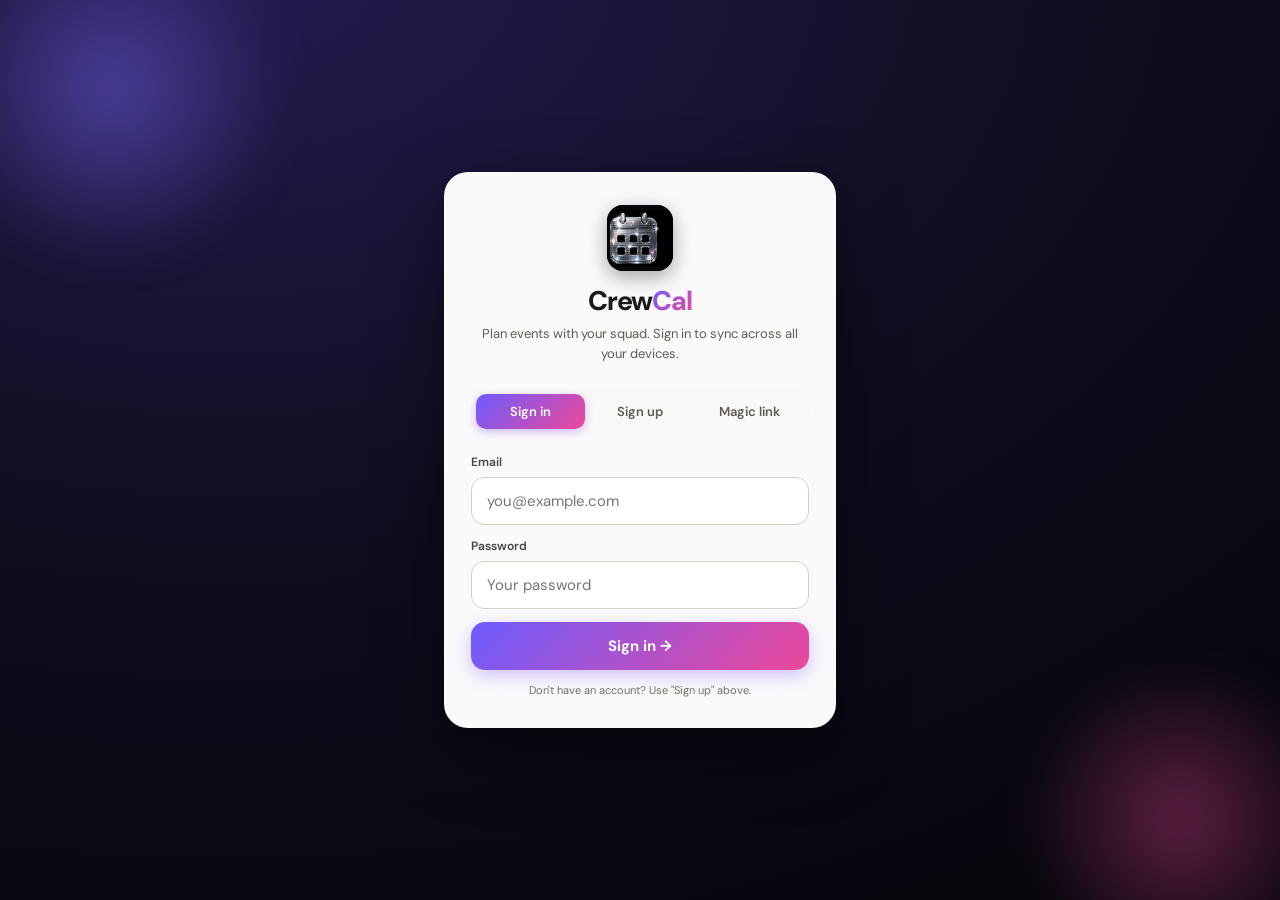
==== index.html @ a17e9dc0 "Add files via upload" ====
<!DOCTYPE html>
<html lang="en">
<head>
<meta charset="UTF-8">
<meta name="viewport" content="width=device-width, initial-scale=1.0, maximum-scale=1.0, viewport-fit=cover">
<title>CrewCal</title>

<!-- PWA manifest -->
<link rel="manifest" href="manifest.json">

<!-- iOS PWA -->
<meta name="apple-mobile-web-app-capable" content="yes">
<meta name="mobile-web-app-capable" content="yes">
<meta name="apple-mobile-web-app-status-bar-style" content="default">
<meta name="apple-mobile-web-app-title" content="CrewCal">
<link rel="apple-touch-icon" href="icon-192.png">
<link rel="apple-touch-icon" sizes="152x152" href="icon-192.png">
<link rel="apple-touch-icon" sizes="180x180" href="icon-192.png">
<link rel="apple-touch-icon" sizes="167x167" href="icon-192.png">

<!-- Android / theme -->
<meta name="theme-color" content="#ffffff">
<meta name="mobile-web-app-capable" content="yes">

<!-- Favicon -->
<link rel="icon" type="image/png" sizes="192x192" href="icon-192.png">
<link rel="icon" type="image/png" sizes="512x512" href="icon-512.png">

<!-- Description for share/bookmark -->
<meta name="description" content="Plan events with your squad. See who's free — synced live.">
<meta name="application-name" content="CrewCal">
<link rel="preconnect" href="https://fonts.googleapis.com">
<link rel="preconnect" href="https://fonts.gstatic.com" crossorigin>
<link href="https://fonts.googleapis.com/css2?family=DM+Sans:ital,opsz,wght@0,9..40,300;0,9..40,400;0,9..40,500;0,9..40,600;0,9..40,700;1,9..40,400&family=DM+Mono:wght@400;500&display=swap" rel="stylesheet">
<style>
*{box-sizing:border-box;margin:0;padding:0;-webkit-tap-highlight-color:transparent;}
html,body,#app{height:100%;font-family:'DM Sans',system-ui,sans-serif;background:#f4f2ef;color:#1a1a1a;}
:root{
  --a:#5b4cf5;--a2:#4338ca;--abg:#eeecff;--at:#2d27a0;
  --g:#16a34a;--gbg:#f0fdf4;--gl:#86efac;
  --r:#dc2626;--rbg:#fef2f2;--rl:#fecaca;
  --am:#b45309;--ambg:#fffbeb;--aml:#fde68a;
  --bd:#e8e5e0;--bd2:#d4d0c8;
  --s:#ffffff;--s2:#f9f8f6;--s3:#f4f2ef;
  --mt:#6b6760;--mt2:#b5b1a8;--mt3:#e0ddd7;
  --radius:14px;--radius-sm:9px;
  --shadow:0 1px 3px rgba(0,0,0,.06),0 4px 12px rgba(0,0,0,.05);
  --shadow-lg:0 8px 32px rgba(0,0,0,.12),0 2px 8px rgba(0,0,0,.06);
}
.shell{display:flex;flex-direction:column;height:100vh;overflow:hidden;max-width:100vw;}

/* TOPBAR */
.topbar{height:56px;background:var(--s);border-bottom:1.5px solid var(--bd);display:flex;align-items:center;justify-content:space-between;padding:0 16px;flex-shrink:0;}
.logo{font-size:18px;font-weight:800;letter-spacing:-.5px;color:#1a1a1a;display:flex;align-items:center;gap:8px;flex-shrink:0;}
.logo-mark{width:29px;height:29px;border-radius:9px;flex-shrink:0;display:block;object-fit:cover;background:#0a0a10;box-shadow:0 2px 7px rgba(0,0,0,.3);}
.logo span{color:var(--a);}
.tr{display:flex;align-items:center;gap:10px;}
.sync-dot{width:7px;height:7px;border-radius:50%;background:var(--mt2);flex-shrink:0;}
.sync-dot.ok{background:#22c55e;}.sync-dot.err{background:#ef4444;}
.sync-dot.busy{background:#f59e0b;animation:pu 1s infinite;}
@keyframes pu{0%,100%{opacity:1}50%{opacity:.3}}
.code-pill{display:flex;align-items:center;gap:5px;background:var(--s2);border:1.5px solid var(--bd);border-radius:20px;padding:5px 12px;cursor:pointer;transition:border-color .15s;}
.code-pill:hover{border-color:var(--a);}
.cl{font-size:9px;color:var(--mt2);text-transform:uppercase;letter-spacing:.8px;font-weight:500;}
.cv{font-size:12px;font-weight:700;letter-spacing:3px;color:var(--am);font-family:'DM Mono',monospace;}
.cc{font-size:10px;color:var(--mt2);}
.gbadge{display:flex;align-items:center;gap:6px;background:var(--s2);border:1.5px solid var(--bd);border-radius:20px;padding:4px 12px;font-size:11px;font-weight:500;color:var(--mt);cursor:pointer;max-width:150px;overflow:hidden;transition:border-color .15s;}
.gbadge:hover{border-color:var(--a);}
.gbadge span:first-of-type{white-space:nowrap;overflow:hidden;text-overflow:ellipsis;}
.ldot{width:6px;height:6px;border-radius:50%;background:#22c55e;flex-shrink:0;}
.uav{width:30px;height:30px;border-radius:50%;display:flex;align-items:center;justify-content:center;font-size:12px;font-weight:700;cursor:pointer;flex-shrink:0;position:relative;border:2px solid var(--bd);}
.badge-dot{position:absolute;top:-2px;right:-2px;width:10px;height:10px;border-radius:50%;background:#ef4444;border:2px solid var(--s);}
.admin-badge{display:inline-flex;align-items:center;justify-content:center;width:16px;height:16px;border-radius:50%;background:var(--a);color:#fff;font-size:9px;font-weight:700;margin-left:4px;flex-shrink:0;}

/* BODY */
.body{display:flex;flex:1;overflow:hidden;max-width:100vw;}
.main{flex:1;display:flex;flex-direction:column;overflow:hidden;min-width:0;}
.sidebar{display:none;width:248px;flex-shrink:0;background:var(--s);border-left:1.5px solid var(--bd);overflow-y:auto;padding:16px;}
@media(min-width:800px){.sidebar{display:block;}}

/* BOTTOM NAV */
.bottom-nav{display:flex;background:var(--s);border-top:1.5px solid var(--bd);flex-shrink:0;}
@media(min-width:600px){.bottom-nav{display:none;}}
.bnav-item{flex:1;display:flex;flex-direction:column;align-items:center;justify-content:center;padding:8px 4px 10px;cursor:pointer;font-size:10px;font-weight:500;color:var(--mt2);gap:3px;border:none;background:transparent;font-family:inherit;position:relative;transition:color .15s;}
.bnav-item.on{color:var(--a);}
.bnav-icon{display:flex;align-items:center;justify-content:center;line-height:1;height:25px;}
.bnav-badge{position:absolute;top:6px;right:calc(50% - 16px);background:#ef4444;color:#fff;font-size:8px;font-weight:700;border-radius:10px;padding:1px 4px;min-width:14px;text-align:center;}

/* TABS */
.tabbar{display:none;align-items:center;gap:4px;padding:10px 16px;border-bottom:1.5px solid var(--bd);background:var(--s);flex-shrink:0;}
@media(min-width:600px){.tabbar{display:flex;}}
.tab{border:1.5px solid transparent;border-radius:20px;padding:6px 16px;font-size:13px;font-weight:500;cursor:pointer;background:transparent;color:var(--mt);font-family:inherit;position:relative;transition:all .15s;}
.tab.on{background:var(--a);color:#fff;border-color:var(--a);}
.tab:not(.on):hover{background:var(--s2);color:#1a1a1a;border-color:var(--bd);}
.tab-badge{background:#ef4444;color:#fff;font-size:9px;font-weight:700;border-radius:10px;padding:1px 5px;margin-left:4px;vertical-align:middle;}

/* TOOLBAR */
.toolbar{display:flex;align-items:center;gap:8px;padding:8px 14px;border-bottom:1.5px solid var(--bd);background:var(--s);flex-shrink:0;}
.nbtn{width:34px;height:34px;border-radius:10px;border:1.5px solid var(--bd);background:var(--s);color:var(--mt);cursor:pointer;font-size:16px;display:flex;align-items:center;justify-content:center;transition:all .15s;font-family:inherit;}
.nbtn:hover{background:var(--s2);border-color:var(--bd2);}
.tbtn{font-size:12px;font-weight:500;padding:6px 14px;border-radius:20px;border:1.5px solid var(--bd);background:var(--s);color:#1a1a1a;cursor:pointer;font-family:inherit;transition:all .15s;}
.tbtn:hover{background:var(--s2);}
.nlbl{font-size:15px;font-weight:600;color:#1a1a1a;flex:1;letter-spacing:-.3px;}

/* VIEW DROPDOWN */
.vdw{position:relative;}
.vdbtn{display:flex;align-items:center;gap:5px;border:1.5px solid var(--bd);border-radius:20px;padding:6px 14px;font-size:12px;font-weight:500;cursor:pointer;background:var(--s);color:#1a1a1a;font-family:inherit;transition:all .15s;}
.vdbtn.op{border-color:var(--a);color:var(--a);}
.vdmenu{position:absolute;top:calc(100% + 6px);right:0;background:var(--s);border:1.5px solid var(--bd);border-radius:var(--radius);box-shadow:var(--shadow-lg);z-index:300;min-width:210px;overflow:hidden;}
.vdsec{padding:4px 0;}.vdsec+.vdsec{border-top:1px solid var(--mt3);}
.vdsl{font-size:10px;font-weight:600;color:var(--mt2);text-transform:uppercase;letter-spacing:.8px;padding:6px 14px 3px;}
.vdi{display:flex;align-items:center;gap:10px;padding:10px 14px;cursor:pointer;font-size:13px;color:#1a1a1a;transition:background .1s;}
.vdi:hover,.vdi:active{background:var(--s2);}
.vdi.ac{background:var(--abg);color:var(--at);}
.vdck{font-size:12px;color:var(--a);width:14px;text-align:center;}
.mpi{padding:12px 14px;}
.mpyr{display:flex;align-items:center;justify-content:space-between;margin-bottom:10px;}
.mpyrl{font-size:13px;font-weight:600;}
.mpyrb{width:26px;height:26px;border-radius:8px;border:1.5px solid var(--bd);background:var(--s2);color:var(--mt);cursor:pointer;font-size:15px;display:flex;align-items:center;justify-content:center;font-family:inherit;}
.mpgrid{display:grid;grid-template-columns:repeat(4,1fr);gap:6px;margin-bottom:10px;}
.mpm{border:1.5px solid var(--bd);border-radius:10px;padding:8px 3px;font-size:11px;cursor:pointer;background:var(--s2);color:var(--mt);display:flex;align-items:center;justify-content:center;gap:4px;transition:all .15s;font-weight:500;}
.mpm.on{border-color:var(--a);background:var(--abg);color:var(--at);}
.mpck{width:11px;height:11px;border-radius:3px;border:1.5px solid currentColor;display:flex;align-items:center;justify-content:center;font-size:7px;flex-shrink:0;}
.mpps{display:grid;grid-template-columns:repeat(4,1fr);gap:4px;margin-bottom:7px;}
.mppsb{border:1.5px solid var(--bd);border-radius:8px;padding:5px 3px;font-size:10px;cursor:pointer;background:var(--s);color:#555;font-family:inherit;text-align:center;font-weight:500;transition:all .15s;}
.mppsb:hover{background:var(--s2);}
.mpapply{width:100%;border:none;border-radius:10px;padding:9px;font-size:12px;font-weight:600;cursor:pointer;background:var(--a);color:#fff;font-family:inherit;}

/* CALENDAR */
.calscroll{flex:1;overflow-y:auto;-webkit-overflow-scrolling:touch;scroll-behavior:smooth;}
.dayhdrs{display:grid;grid-template-columns:repeat(7,1fr);background:var(--s);flex-shrink:0;position:sticky;top:0;z-index:10;padding:0;border-bottom:1px solid var(--mt3);}
.dayhdr{text-align:center;font-size:10px;font-weight:600;color:var(--mt2);padding:8px 0 6px;text-transform:uppercase;letter-spacing:.8px;}

/* Month grid — Apple Calendar style: seamless, borders via cell borders */
.mongrid{display:grid;grid-template-columns:repeat(7,1fr);gap:0;padding:0;}

.mc{
  padding:6px 7px 5px;
  cursor:pointer;
  min-height:88px;
  display:flex;
  flex-direction:column;
  background:var(--s);
  position:relative;
  transition:background .12s;
  border-right:1px solid var(--mt3);
  border-bottom:1px solid var(--mt3);
}
.mc:nth-child(7n){border-right:none;}
.mongrid{overflow:hidden;}
@media(min-width:600px){.mc{min-height:104px;padding:8px 9px 6px;}}
.mc:hover{background:#faf9f7;}
.mc.other-month{background:var(--s);}
.mc.other-month .dn{color:var(--mt3);}
.mc.mc-empty{background:var(--s2);border-color:var(--mt3);cursor:default;pointer-events:none;}
.mc.busy{background:var(--s);}
.mc.today{background:var(--s);}

/* Day number — large, typographic */
.dnrow{display:flex;align-items:center;justify-content:space-between;margin-bottom:4px;}
.dn{
  font-size:13px;
  font-weight:500;
  color:var(--mt);
  width:26px;
  height:26px;
  display:flex;
  align-items:center;
  justify-content:center;
  border-radius:50%;
  line-height:1;
  flex-shrink:0;
}
@media(min-width:600px){.dn{font-size:14px;width:28px;height:28px;}}
.mc.today .dn{background:var(--a);color:#fff;font-weight:700;}
.mc.busy .dn{color:var(--r);}
.mc.today.busy .dn{background:var(--r);color:#fff;}

/* Busy label — tiny, right-aligned */
.dspill{font-size:8px;font-weight:500;color:var(--r);opacity:.7;letter-spacing:.2px;}

/* Squad member dots — refined row */
.sqdots{display:flex;gap:3px;margin-bottom:3px;flex-wrap:wrap;}
.sqdot{width:5px;height:5px;border-radius:50%;flex-shrink:0;opacity:.85;}

/* Event pills — full width bars, no border radius on left, colored accent */
.epill{
  font-size:9px;
  padding:2px 6px;
  border-radius:3px;
  margin-top:1px;
  white-space:nowrap;
  overflow:hidden;
  text-overflow:ellipsis;
  cursor:pointer;
  font-weight:600;
  letter-spacing:.1px;
  border:none;
  border-left:2px solid;
  display:block;
}
.epill.suggested{
  border:1.5px dashed;
  border-left:2px solid;
  background:transparent !important;
  opacity:.85;
}
@media(min-width:600px){.epill{font-size:10px;padding:2px 7px;}}

/* Day note — clean muted line */
.day-note-pill{
  font-size:9px;
  padding:1px 4px;
  margin-top:2px;
  background:transparent;
  border:none;
  color:var(--mt2);
  white-space:nowrap;
  overflow:hidden;
  text-overflow:ellipsis;
  cursor:pointer;
  font-weight:400;
  line-height:1.4;
  display:block;
}

/* Busy count chip */
.bchip{font-size:8px;color:var(--r);margin-top:auto;padding-top:3px;font-weight:500;opacity:.8;}

/* Month label */
.monthlabel-row{
  display:flex;align-items:baseline;gap:8px;
  padding:22px 4px 8px;
  background:var(--s);
  border-bottom:1px solid var(--mt3);
}
.monthlabel-month{font-size:22px;font-weight:700;color:#1a1a1a;letter-spacing:-.5px;}
.monthlabel-year{font-size:14px;font-weight:400;color:var(--mt2);}

/* Tooltip */
.ctip{position:fixed;background:var(--s);border:1px solid var(--bd);border-radius:12px;padding:12px 14px;z-index:999;pointer-events:none;white-space:nowrap;box-shadow:0 8px 32px rgba(0,0,0,.12);font-size:12px;min-width:160px;}
.ctip-row{display:flex;align-items:center;gap:9px;margin-bottom:5px;}
.ctip-row:last-child{margin-bottom:0;}
.ctip-dot{width:7px;height:7px;border-radius:50%;flex-shrink:0;}

/* Toolbar refinements */
.toolbar{display:flex;align-items:center;gap:6px;padding:8px 12px;border-bottom:1px solid var(--bd);background:var(--s);flex-shrink:0;}
.nbtn{width:32px;height:32px;border-radius:8px;border:1px solid var(--bd);background:transparent;color:var(--mt);cursor:pointer;font-size:15px;display:flex;align-items:center;justify-content:center;transition:all .12s;font-family:inherit;}
.nbtn:hover{background:var(--s2);color:#1a1a1a;}
.tbtn{font-size:12px;font-weight:500;padding:5px 12px;border-radius:6px;border:1px solid var(--bd);background:transparent;color:var(--mt);cursor:pointer;font-family:inherit;transition:all .12s;}
.tbtn:hover{background:var(--s2);color:#1a1a1a;}
.nlbl{font-size:15px;font-weight:600;color:#1a1a1a;flex:1;letter-spacing:-.4px;}

/* CONTEXT MENU */
.daymenu{position:fixed;background:var(--s);border:1.5px solid var(--bd);border-radius:var(--radius);box-shadow:var(--shadow-lg);z-index:1000;min-width:200px;overflow:hidden;padding:5px 0;}
.daymenu-header{padding:7px 14px 5px;font-size:10px;font-weight:600;color:var(--mt2);text-transform:uppercase;letter-spacing:.8px;border-bottom:1px solid var(--mt3);margin-bottom:3px;}
.daymenu-item{display:flex;align-items:center;gap:10px;padding:10px 14px;cursor:pointer;font-size:13px;font-weight:500;color:#1a1a1a;transition:background .1s;}
.daymenu-item:hover,.daymenu-item:active{background:var(--s2);}
.daymenu-item .dmi-icon{font-size:16px;width:22px;text-align:center;}
.daymenu-sep{height:1px;background:var(--mt3);margin:4px 0;}

/* EVENTS */
.evlayout{display:flex;flex:1;overflow:hidden;min-height:0;}
.evpanel{width:210px;flex-shrink:0;border-right:1.5px solid var(--bd);padding:14px;overflow-y:auto;background:var(--s2);display:none;}
@media(min-width:700px){.evpanel{display:block;}}
.evlist{flex:1;overflow-y:auto;padding:14px;-webkit-overflow-scrolling:touch;}
.evcard{border:1.5px solid var(--bd);border-radius:var(--radius);overflow:hidden;margin-bottom:10px;background:var(--s);box-shadow:var(--shadow);transition:box-shadow .15s;}
.evcard:hover{box-shadow:0 4px 16px rgba(0,0,0,.1);}
.evcard.past{opacity:.45;background:var(--s2);box-shadow:none;}
.evcard.manual-ev{border-left:3px solid var(--a);}
.evhead{padding:12px 14px 10px;}
.evfoot{padding:8px 14px;border-top:1.5px solid var(--mt3);display:flex;align-items:center;justify-content:space-between;flex-wrap:wrap;gap:6px;background:var(--s2);}
.bdg{font-size:9px;font-weight:600;padding:3px 9px;border-radius:20px;border:1.5px solid;letter-spacing:.2px;}
.bdg-past{background:#f0f0f0;color:#aaa;border-color:var(--mt3);}
.bdg-soon{background:var(--ambg);color:var(--am);border-color:var(--aml);}
.bdg-on{background:var(--gbg);color:var(--g);border-color:var(--gl);}
.bdg-manual{background:var(--abg);color:var(--at);border-color:#c4beff;}
.addbtn{border:1.5px solid var(--bd);border-radius:20px;padding:5px 13px;font-size:11px;font-weight:600;cursor:pointer;background:var(--s);color:var(--mt);font-family:inherit;transition:all .15s;}
.addbtn:hover{border-color:var(--bd2);background:var(--s2);}
.addbtn.on{background:var(--gbg);border-color:var(--gl);color:var(--g);}

/* SEARCH CARD */
.search-card{background:var(--s);border:1.5px solid var(--a);border-radius:var(--radius);padding:16px;margin-bottom:14px;box-shadow:0 0 0 4px var(--abg);}
.search-title{font-size:15px;font-weight:700;color:var(--at);margin-bottom:2px;}
.search-sub{font-size:11px;color:var(--mt);margin-bottom:10px;}
.search-btn{border:none;border-radius:10px;padding:11px 18px;font-size:13px;font-weight:600;cursor:pointer;background:var(--a);color:#fff;font-family:inherit;width:100%;margin-top:8px;transition:background .15s,opacity .15s;}
.search-btn:hover{background:var(--a2);}
.search-btn:disabled{opacity:.6;}
.err-box{background:var(--rbg);border:1.5px solid #fca5a5;border-radius:10px;padding:9px 11px;font-size:11px;color:var(--r);margin-top:8px;}

/* MOBILE FILTER */
.mob-filter{display:flex;gap:6px;overflow-x:auto;padding:10px 14px;background:var(--s);border-bottom:1.5px solid var(--bd);flex-shrink:0;-webkit-overflow-scrolling:touch;}
@media(min-width:700px){.mob-filter{display:none;}}
.mob-filter::-webkit-scrollbar{display:none;}
.mob-chip{border:1.5px solid var(--bd);border-radius:20px;padding:5px 13px;font-size:11px;font-weight:500;cursor:pointer;background:var(--s);color:var(--mt);white-space:nowrap;font-family:inherit;flex-shrink:0;transition:all .15s;}
.mob-chip.on{border-color:var(--a);background:var(--abg);color:var(--at);}

/* FILTERS */
.fi{border:1.5px solid var(--bd);border-radius:10px;padding:8px 10px;font-size:12px;cursor:pointer;background:var(--s);color:var(--mt);display:flex;align-items:center;gap:6px;margin-bottom:5px;font-weight:500;transition:all .15s;}
.fi:hover{border-color:var(--bd2);}
.fi.on{border-color:var(--a);background:var(--abg);color:var(--at);}
.fick{width:13px;height:13px;border-radius:4px;border:1.5px solid currentColor;display:flex;align-items:center;justify-content:center;font-size:8px;flex-shrink:0;}
.mfgrid{display:grid;grid-template-columns:repeat(3,1fr);gap:5px;margin-bottom:8px;}
.mfi{border:1.5px solid var(--bd);border-radius:9px;padding:7px 3px;font-size:10px;cursor:pointer;background:var(--s);color:var(--mt);display:flex;align-items:center;justify-content:center;gap:3px;font-weight:500;transition:all .15s;}
.mfi.on{border-color:var(--a);background:var(--abg);color:var(--at);}
.mfck{width:10px;height:10px;border-radius:3px;border:1.5px solid currentColor;display:flex;align-items:center;justify-content:center;font-size:7px;flex-shrink:0;}
.qbtns{display:flex;gap:5px;margin-bottom:10px;}
.qbtn{flex:1;border:1.5px solid var(--bd);border-radius:8px;padding:5px;font-size:10px;font-weight:500;cursor:pointer;background:var(--s);color:#555;font-family:inherit;text-align:center;transition:all .15s;}
.qbtn:hover{background:var(--s2);}
.yrow{display:flex;gap:5px;margin-bottom:10px;}
.ybtn{flex:1;border:1.5px solid var(--bd);border-radius:9px;padding:7px;font-size:11px;cursor:pointer;background:var(--s);color:var(--mt);font-family:inherit;text-align:center;font-weight:600;transition:all .15s;}
.ybtn.on{border-color:var(--a);background:var(--abg);color:var(--at);}
.slbl{font-size:10px;font-weight:600;text-transform:uppercase;letter-spacing:.8px;color:var(--mt2);display:block;margin-bottom:8px;}

/* FORMS */
.mef{background:var(--s);border:1.5px solid var(--a);border-radius:var(--radius);padding:16px;margin-bottom:14px;}
.mef-title{font-size:14px;font-weight:700;margin-bottom:14px;color:var(--at);}
.mef-row{display:flex;gap:8px;margin-bottom:10px;flex-wrap:wrap;}
.mef-inp{flex:1;min-width:120px;border:1.5px solid var(--bd);border-radius:10px;padding:10px 12px;font-size:13px;font-family:inherit;outline:none;background:var(--s);color:#1a1a1a;transition:border-color .15s;}
.mef-inp:focus{border-color:var(--a);}
.mef-sel{border:1.5px solid var(--bd);border-radius:10px;padding:10px 12px;font-size:13px;font-family:inherit;outline:none;background:var(--s);color:#1a1a1a;cursor:pointer;}
.mef-color-row{display:flex;gap:9px;margin-bottom:10px;flex-wrap:wrap;}
.color-swatch{width:28px;height:28px;border-radius:50%;cursor:pointer;border:3px solid transparent;transition:transform .15s;}
.color-swatch.on{border-color:#1a1a1a;transform:scale(1.1);}
.mef-actions{display:flex;gap:8px;}
.mef-save{border:none;border-radius:10px;padding:10px 20px;font-size:13px;font-weight:600;cursor:pointer;background:var(--a);color:#fff;font-family:inherit;transition:background .15s;}
.mef-save:hover{background:var(--a2);}
.mef-cancel{border:1.5px solid var(--bd);border-radius:10px;padding:10px 16px;font-size:13px;cursor:pointer;background:var(--s);color:var(--mt);font-family:inherit;transition:all .15s;}
.mef-cancel:hover{background:var(--s2);}

/* EXPENSE */
.exp-card{border:1.5px solid var(--aml);background:var(--ambg);border-radius:var(--radius);padding:14px;margin-bottom:8px;}
.exp-card-header{display:flex;align-items:center;justify-content:space-between;margin-bottom:10px;}
.exp-title{font-size:13px;font-weight:700;color:var(--am);}
.exp-total{font-size:18px;font-weight:700;color:var(--am);}
.exp-row{display:flex;align-items:center;justify-content:space-between;padding:6px 0;border-bottom:1px solid #fde68a;font-size:12px;}
.exp-row:last-child{border-bottom:none;}
.exp-you{font-weight:700;color:var(--r);}
.exp-settled{font-weight:700;color:var(--g);}
.exp-splitw-btn{display:flex;align-items:center;justify-content:center;gap:7px;border:1.5px solid #1ec8a0;border-radius:10px;padding:9px;font-size:12px;font-weight:600;cursor:pointer;background:#f0fdf9;color:#0f7a61;text-decoration:none;margin-top:10px;transition:background .15s;}
.exp-splitw-btn:hover{background:#dcfdf4;}

/* SIDEBAR */
.sbtitle{font-size:10px;font-weight:600;text-transform:uppercase;letter-spacing:1px;color:var(--mt2);margin-bottom:10px;}
.brief-card{background:linear-gradient(135deg,var(--abg) 0%,var(--s) 100%);border:1.5px solid var(--a);border-radius:14px;padding:14px 15px;margin-bottom:16px;}
.brief-title{font-size:11px;font-weight:700;text-transform:uppercase;letter-spacing:1px;color:var(--a);margin-bottom:10px;display:flex;align-items:center;gap:6px;}
.brief-item{display:flex;gap:8px;margin-bottom:8px;align-items:flex-start;}
.brief-item:last-child{margin-bottom:0;}
.brief-icon{font-size:14px;flex-shrink:0;margin-top:1px;}
.brief-text{font-size:11px;color:#1a1a1a;line-height:1.5;flex:1;}
.brief-text strong{font-weight:700;}
.brief-text .dim{color:var(--mt);}
.brief-divider{height:1px;background:var(--a);opacity:.12;margin:8px 0;}
.brief-window{display:flex;align-items:center;justify-content:space-between;padding:6px 10px;background:var(--s);border-radius:8px;margin-top:4px;border:1px solid var(--bd);}
.brief-window-date{font-size:11px;font-weight:600;color:#1a1a1a;}
.brief-window-tag{font-size:9px;font-weight:700;text-transform:uppercase;letter-spacing:.5px;padding:2px 7px;border-radius:20px;}
.stgrid{display:grid;grid-template-columns:1fr 1fr;gap:7px;margin-bottom:16px;}
.stcell{background:var(--s2);border-radius:var(--radius-sm);padding:10px 12px;border:1.5px solid var(--bd);}
.stval{font-size:22px;font-weight:700;line-height:1;margin-bottom:3px;letter-spacing:-.5px;}
.stlbl{font-size:10px;color:var(--mt);font-weight:500;}
.brow{display:flex;justify-content:space-between;align-items:center;padding:7px 0;border-bottom:1px solid var(--mt3);}
.pecard{background:var(--s2);border:1.5px solid var(--bd);border-radius:var(--radius-sm);padding:10px 12px;margin-bottom:6px;cursor:pointer;transition:all .15s;}
.pecard:hover{border-color:var(--bd2);box-shadow:var(--shadow);}
.pecard.past{opacity:.4;background:var(--s3);border-color:var(--bd);}

/* MEMBERS */
.memlayout{padding:16px;max-width:580px;}
.memcard{background:var(--s);border:1.5px solid var(--bd);border-radius:var(--radius);padding:16px;margin-bottom:12px;box-shadow:var(--shadow);}
.memrow{display:flex;align-items:center;gap:12px;padding:9px 0;border-bottom:1px solid var(--mt3);}
.memrow:last-child{border-bottom:none;}
.memav{width:36px;height:36px;border-radius:50%;display:flex;align-items:center;justify-content:center;font-size:14px;font-weight:700;flex-shrink:0;border:none;color:#fff;}
.pending-card{background:#fff8f0;border:1.5px solid var(--aml);border-radius:var(--radius);padding:14px;margin-bottom:10px;}
.pending-title{font-size:11px;font-weight:700;color:var(--am);text-transform:uppercase;letter-spacing:.8px;margin-bottom:10px;}
.pending-row{display:flex;align-items:center;gap:10px;padding:7px 0;border-bottom:1px solid var(--aml);}
.pending-row:last-child{border-bottom:none;}
.approve-btn{border:none;border-radius:8px;padding:6px 14px;font-size:11px;font-weight:700;cursor:pointer;background:var(--g);color:#fff;font-family:inherit;transition:opacity .15s;}
.approve-btn:hover{opacity:.85;}
.reject-btn{border:1.5px solid #fca5a5;border-radius:8px;padding:6px 12px;font-size:11px;font-weight:700;cursor:pointer;background:var(--s);color:var(--r);font-family:inherit;}
.remove-btn{border:1.5px solid #fca5a5;border-radius:8px;padding:4px 10px;font-size:10px;cursor:pointer;background:var(--s);color:var(--r);font-family:inherit;}

/* MODAL */
.movl{position:fixed;inset:0;background:rgba(0,0,0,.4);display:flex;align-items:flex-end;justify-content:center;z-index:500;padding:0;}
@media(min-width:500px){.movl{align-items:center;padding:20px;}}
.mbox{background:var(--s);border-radius:20px 20px 0 0;padding:22px;width:100%;max-width:420px;box-shadow:0 -12px 40px rgba(0,0,0,.15);max-height:90vh;overflow-y:auto;}
@media(min-width:500px){.mbox{border-radius:var(--radius);box-shadow:var(--shadow-lg);}}
.mbtns{display:flex;gap:8px;margin-top:16px;flex-wrap:wrap;}
.mbtn{flex:1;border-radius:10px;padding:12px;font-size:13px;font-weight:600;cursor:pointer;font-family:inherit;text-align:center;border:1.5px solid var(--bd);background:var(--s);color:var(--mt);text-decoration:none;display:flex;align-items:center;justify-content:center;min-width:80px;transition:all .15s;}
.mbtn:hover{background:var(--s2);}
.mbtn.on{background:var(--gbg);border-color:var(--gl);color:var(--g);}
.mbtn.ticket{border:none;color:#fff;}
.mbtn.del{border-color:#fca5a5;color:var(--r);}

/* TRIP PLANNER */
.trip-movl{position:fixed;inset:0;background:rgba(0,0,0,.45);display:flex;align-items:flex-end;justify-content:center;z-index:600;padding:0;}
@media(min-width:500px){.trip-movl{align-items:center;padding:20px;}}
.trip-box{background:var(--s);border-radius:20px 20px 0 0;width:100%;max-width:500px;max-height:92vh;overflow-y:auto;}
@media(min-width:500px){.trip-box{border-radius:var(--radius);box-shadow:var(--shadow-lg);}}
.trip-header{padding:20px 20px 14px;background:var(--a);color:#fff;border-radius:20px 20px 0 0;}
@media(min-width:500px){.trip-header{border-radius:var(--radius) var(--radius) 0 0;}}
.trip-header-title{font-size:17px;font-weight:700;margin-bottom:3px;letter-spacing:-.3px;}
.trip-header-sub{font-size:12px;opacity:.8;}
.trip-body{padding:18px;}
.trip-ai-summary{background:var(--s2);border:1.5px solid var(--bd);border-radius:var(--radius-sm);padding:13px 15px;margin-bottom:14px;font-size:12px;line-height:1.75;color:var(--mt);}
.trip-ai-summary.loading{display:flex;align-items:center;gap:9px;color:var(--mt2);}
.trip-budget{background:var(--ambg);border:1.5px solid var(--aml);border-radius:var(--radius-sm);padding:13px 15px;margin-bottom:14px;}
.trip-budget-title{font-size:10px;font-weight:700;text-transform:uppercase;letter-spacing:.7px;color:var(--am);margin-bottom:9px;}
.trip-budget-row{display:flex;justify-content:space-between;align-items:center;padding:5px 0;border-bottom:1px solid var(--aml);font-size:12px;}
.trip-budget-row:last-child{border-bottom:none;font-weight:700;font-size:13px;color:var(--am);}
.trip-budget-lbl{color:var(--mt);}
.trip-budget-val{font-weight:600;color:#1a1a1a;}
.trip-inputs{display:grid;grid-template-columns:1fr 1fr;gap:10px;margin-bottom:14px;}
@media(max-width:400px){.trip-inputs{grid-template-columns:1fr;}}
.trip-inp-group{display:flex;flex-direction:column;gap:5px;}
.trip-inp-lbl{font-size:10px;font-weight:600;color:var(--mt2);text-transform:uppercase;letter-spacing:.6px;}
.trip-inp{border:1.5px solid var(--bd);border-radius:10px;padding:10px 12px;font-size:13px;font-family:inherit;outline:none;background:var(--s2);color:#1a1a1a;width:100%;transition:border-color .15s;}
.trip-inp:focus{border-color:var(--a);background:var(--s);}
.trip-radius-row{display:flex;align-items:center;gap:9px;margin-bottom:14px;}
.trip-radius-lbl{font-size:11px;color:var(--mt);white-space:nowrap;font-weight:500;}
.trip-radius-val{font-size:11px;font-weight:700;color:var(--at);min-width:52px;}
.trip-section{margin-bottom:14px;}
.trip-section-title{font-size:10px;font-weight:700;text-transform:uppercase;letter-spacing:.8px;color:var(--mt2);margin-bottom:9px;}
.trip-cards{display:flex;flex-direction:column;gap:8px;}
.trip-card{border:1.5px solid var(--bd);border-radius:var(--radius-sm);overflow:hidden;background:var(--s);transition:box-shadow .15s;}
.trip-card:hover{box-shadow:var(--shadow);}
.trip-card-head{padding:11px 13px 9px;display:flex;align-items:center;gap:11px;}
.trip-card-logo{width:38px;height:38px;border-radius:10px;display:flex;align-items:center;justify-content:center;font-size:19px;flex-shrink:0;}
.trip-card-info{flex:1;min-width:0;}
.trip-card-name{font-size:13px;font-weight:600;color:#1a1a1a;margin-bottom:2px;}
.trip-card-desc{font-size:11px;color:var(--mt);}
.trip-card-foot{padding:9px 13px;border-top:1px solid var(--mt3);display:flex;align-items:center;justify-content:flex-end;background:var(--s2);}
.trip-link{display:inline-flex;align-items:center;gap:5px;border:none;border-radius:8px;padding:7px 16px;font-size:12px;font-weight:600;cursor:pointer;color:#fff;text-decoration:none;font-family:inherit;transition:opacity .15s;}
.trip-link:hover{opacity:.88;}
.trip-close{width:100%;border:1.5px solid var(--bd);border-radius:10px;padding:11px;font-size:13px;cursor:pointer;background:var(--s);color:var(--mt);font-family:inherit;margin-top:6px;font-weight:500;transition:all .15s;}
.trip-close:hover{background:var(--s2);}

/* PREMIUM */
.premium-badge{display:inline-flex;align-items:center;gap:4px;background:linear-gradient(135deg,#f59e0b,#f97316);color:#fff;font-size:10px;font-weight:700;padding:3px 9px;border-radius:20px;letter-spacing:.2px;}
.lock-badge{display:inline-flex;align-items:center;gap:4px;background:var(--s2);color:var(--mt);font-size:10px;font-weight:600;padding:3px 9px;border-radius:20px;border:1.5px solid var(--bd);}
.paywall-overlay{position:fixed;inset:0;background:rgba(0,0,0,.45);display:flex;align-items:flex-end;justify-content:center;z-index:700;padding:0;}
@media(min-width:500px){.paywall-overlay{align-items:center;padding:20px;}}
.paywall-box{background:var(--s);border-radius:20px 20px 0 0;width:100%;max-width:420px;padding:28px 22px;box-shadow:0 -12px 40px rgba(0,0,0,.2);}
@media(min-width:500px){.paywall-box{border-radius:var(--radius);box-shadow:var(--shadow-lg);}}
.paywall-icon{font-size:38px;margin-bottom:12px;text-align:center;}
.paywall-title{font-size:19px;font-weight:700;text-align:center;margin-bottom:6px;letter-spacing:-.4px;}
.paywall-sub{font-size:13px;color:var(--mt);text-align:center;line-height:1.6;margin-bottom:20px;}
.plan-card{border:1.5px solid var(--bd);border-radius:var(--radius-sm);padding:14px;margin-bottom:10px;cursor:pointer;transition:all .15s;}
.plan-card:hover{border-color:var(--a);}
.plan-card.selected{border:2px solid var(--a);background:var(--abg);}
.plan-card-row{display:flex;align-items:center;justify-content:space-between;}
.plan-name{font-size:14px;font-weight:700;color:#1a1a1a;}
.plan-price{font-size:15px;font-weight:700;color:var(--a);}
.plan-desc{font-size:11px;color:var(--mt);margin-top:4px;}
.plan-save{font-size:10px;background:var(--gbg);color:var(--g);border:1.5px solid var(--gl);padding:2px 8px;border-radius:20px;font-weight:700;}
.upgrade-btn{width:100%;border:none;border-radius:12px;padding:15px;font-size:15px;font-weight:700;cursor:pointer;background:var(--a);color:#fff;font-family:inherit;margin-top:6px;letter-spacing:-.2px;transition:background .15s;}
.upgrade-btn:hover{background:var(--a2);}
.quota-bar-wrap{display:flex;align-items:center;gap:8px;margin-bottom:6px;}
.quota-bar{flex:1;height:4px;background:var(--bd);border-radius:2px;overflow:hidden;}
.quota-fill{height:100%;border-radius:2px;background:var(--a);transition:width .4s;}
.quota-fill.warn{background:#f59e0b;}
.quota-fill.full{background:var(--r);}

/* CALENDAR IMPORT */
.import-box{background:var(--s);border:2px dashed var(--bd2);border-radius:var(--radius);padding:24px;text-align:center;cursor:pointer;margin-bottom:12px;transition:all .2s;}
.import-box:hover,.import-box.drag{border-color:var(--a);background:var(--abg);}
.import-step{display:flex;align-items:flex-start;gap:11px;padding:9px 0;border-bottom:1px solid var(--mt3);font-size:12px;color:var(--mt);line-height:1.6;}
.import-step:last-child{border-bottom:none;}
.import-step-num{width:22px;height:22px;border-radius:50%;background:var(--a);color:#fff;font-size:10px;font-weight:700;display:flex;align-items:center;justify-content:center;flex-shrink:0;margin-top:1px;}

/* DAY NOTE / EVENT QUICK ADD */
.day-note-pill{font-size:9px;padding:2px 6px;margin-top:2px;background:transparent;border:none;border-left:2px solid var(--a);color:var(--mt);white-space:nowrap;overflow:hidden;text-overflow:ellipsis;cursor:pointer;font-weight:400;line-height:1.4;display:block;padding-left:5px;}
.day-sheet-overlay{position:fixed;inset:0;background:rgba(0,0,0,.35);z-index:470;touch-action:none;}
.day-sheet{position:fixed;bottom:0;left:0;right:0;background:var(--s);border-radius:20px 20px 0 0;padding:0 0 env(safe-area-inset-bottom,0);z-index:471;box-shadow:0 -8px 40px rgba(0,0,0,.15);animation:sheetUp .24s cubic-bezier(.32,.72,0,1);}
@keyframes sheetUp{from{transform:translateY(100%);}to{transform:translateY(0);}}
.day-sheet-handle{width:36px;height:4px;border-radius:2px;background:var(--bd);margin:12px auto 0;}
.day-sheet-header{padding:14px 20px 10px;border-bottom:1px solid var(--mt3);}
.day-sheet-date{font-size:16px;font-weight:700;color:#1a1a1a;}
.day-sheet-members{padding:10px 20px;}
.day-sheet-member{display:flex;align-items:center;gap:10px;padding:8px 0;border-bottom:1px solid var(--mt3);}
.day-sheet-member:last-child{border-bottom:none;}
.day-sheet-toggle{margin:12px 20px;display:flex;gap:8px;}
.day-sheet-busy-btn{flex:1;border:none;border-radius:10px;padding:13px;font-size:14px;font-weight:700;cursor:pointer;font-family:inherit;transition:all .15s;}
.conflict-nudge{
  position:fixed;bottom:80px;left:50%;transform:translateX(-50%);
  background:var(--s);border:1.5px solid var(--bd);border-radius:14px;
  box-shadow:0 8px 32px rgba(0,0,0,.15);padding:14px 16px;
  z-index:480;width:calc(100% - 32px);max-width:380px;
  animation:nudgeIn .22s cubic-bezier(.32,.72,0,1);
}
@keyframes nudgeIn{from{opacity:0;transform:translateX(-50%) translateY(16px);}to{opacity:1;transform:translateX(-50%) translateY(0);}}
.nudge-title{font-size:12px;font-weight:700;color:#1a1a1a;margin-bottom:2px;display:flex;align-items:center;gap:6px;}
.nudge-sub{font-size:11px;color:var(--mt);margin-bottom:10px;line-height:1.4;}
.nudge-actions{display:flex;gap:8px;}
.nudge-free{flex:1;border:none;border-radius:8px;padding:8px;font-size:12px;font-weight:600;cursor:pointer;background:var(--a);color:#fff;font-family:inherit;}
.nudge-no{flex:1;border:1.5px solid var(--bd);border-radius:8px;padding:8px;font-size:12px;font-weight:600;cursor:pointer;background:var(--s);color:var(--mt);font-family:inherit;}
.day-note-modal{position:fixed;inset:0;background:rgba(0,0,0,.35);display:flex;align-items:flex-end;justify-content:center;z-index:600;padding:0;}
@media(min-width:500px){.day-note-modal{align-items:center;padding:20px;}}
.day-note-box{background:var(--s);border-radius:24px 24px 0 0;width:100%;max-width:460px;padding:0 0 32px;box-shadow:0 -16px 48px rgba(0,0,0,.18);overflow:hidden;}
@media(min-width:500px){.day-note-box{border-radius:20px;padding-bottom:0;}}
.day-note-header{display:flex;align-items:center;justify-content:space-between;padding:18px 20px 12px;}
.day-note-date{font-size:13px;font-weight:600;color:var(--mt);letter-spacing:-.2px;}
.day-note-close{width:30px;height:30px;border-radius:50%;border:none;background:var(--s2);color:var(--mt);cursor:pointer;font-size:18px;display:flex;align-items:center;justify-content:center;font-family:inherit;line-height:1;}
.day-note-ta{width:100%;border:none;border-top:1.5px solid var(--bd);padding:18px 20px;font-size:17px;font-family:inherit;outline:none;resize:none;min-height:100px;background:var(--s);color:#1a1a1a;line-height:1.5;}
.day-note-ta::placeholder{color:var(--mt2);}
.day-note-actions{display:flex;align-items:center;justify-content:space-between;padding:12px 20px 0;border-top:1.5px solid var(--bd);}
.day-note-save{border:none;border-radius:20px;padding:9px 22px;font-size:14px;font-weight:600;cursor:pointer;background:var(--a);color:#fff;font-family:inherit;}
.day-note-del{border:none;background:none;color:var(--r);font-size:13px;font-weight:500;cursor:pointer;font-family:inherit;padding:9px 0;}
/* RECURRING */
.rec-modal{position:fixed;inset:0;background:rgba(0,0,0,.4);display:flex;align-items:flex-end;justify-content:center;z-index:600;padding:0;}
@media(min-width:500px){.rec-modal{align-items:center;padding:20px;}}
.rec-box{background:var(--s);border-radius:20px 20px 0 0;width:100%;max-width:420px;padding:22px;box-shadow:0 -12px 40px rgba(0,0,0,.15);max-height:80vh;overflow-y:auto;}
@media(min-width:500px){.rec-box{border-radius:var(--radius);}}
.dow-grid{display:grid;grid-template-columns:repeat(7,1fr);gap:5px;margin:12px 0;}
.dow-btn{border:1.5px solid var(--bd);border-radius:9px;padding:8px 4px;font-size:11px;font-weight:600;cursor:pointer;background:var(--s2);color:var(--mt);text-align:center;transition:all .15s;font-family:inherit;}
.dow-btn.on{border-color:var(--r);background:#fff5f5;color:var(--r);}
.rec-item{display:flex;align-items:center;justify-content:space-between;padding:8px 0;border-bottom:1px solid var(--mt3);}
.rec-item:last-child{border-bottom:none;}
/* FREE TODAY WIDGET */
.free-today{background:var(--s2);border:1.5px solid var(--bd);border-radius:var(--radius-sm);padding:10px 12px;margin-bottom:14px;}
.free-today-title{font-size:10px;font-weight:600;text-transform:uppercase;letter-spacing:.8px;color:var(--mt2);margin-bottom:8px;}
.free-today-row{display:flex;align-items:center;gap:8px;padding:3px 0;font-size:12px;font-weight:500;}
.free-today-dot{width:8px;height:8px;border-radius:50%;flex-shrink:0;}
.gsw-overlay{position:fixed;inset:0;background:rgba(0,0,0,.35);z-index:400;display:flex;align-items:flex-start;justify-content:flex-end;padding:62px 10px 0;}
.gsw-panel{background:var(--s);border-radius:var(--radius);box-shadow:var(--shadow-lg);min-width:240px;max-width:300px;overflow:hidden;border:1.5px solid var(--bd);}
.gsw-header{padding:12px 16px 8px;border-bottom:1px solid var(--bd);font-size:10px;font-weight:700;text-transform:uppercase;letter-spacing:.8px;color:var(--mt2);}
.gsw-item{display:flex;align-items:center;gap:10px;padding:12px 16px;cursor:pointer;transition:background .1s;}
.gsw-item:hover,.gsw-item:active{background:var(--s2);}
.gsw-item.active{background:var(--abg);}
.gsw-name{font-size:13px;font-weight:600;flex:1;}
.gsw-code{font-size:10px;color:var(--mt2);font-family:'DM Mono',monospace;letter-spacing:1px;}
.gsw-check{font-size:14px;color:var(--a);}
.gsw-sep{height:1px;background:var(--bd);margin:2px 0;}
.gsw-add{display:flex;align-items:center;gap:10px;padding:12px 16px;cursor:pointer;color:var(--a);font-size:13px;font-weight:600;transition:background .1s;}
.gsw-add:hover{background:var(--abg);}
.gsw-form{padding:14px 16px;border-top:1px solid var(--bd);}
.gsw-inp{width:100%;border:1.5px solid var(--bd);border-radius:10px;padding:9px 11px;font-size:13px;font-family:inherit;outline:none;margin-bottom:9px;background:var(--s2);color:#1a1a1a;transition:border-color .15s;}
.gsw-inp:focus{border-color:var(--a);}
.gsw-btns{display:flex;gap:7px;}
.gsw-btn{flex:1;border:none;border-radius:9px;padding:9px;font-size:12px;font-weight:600;cursor:pointer;font-family:inherit;transition:opacity .15s;}
.gsw-btn.primary{background:var(--a);color:#fff;}
.gsw-btn.secondary{background:var(--s2);color:var(--mt);border:1.5px solid var(--bd);}
.gsw-btn:hover{opacity:.85;}
.gsw-tabs{display:flex;gap:5px;margin-bottom:9px;}
.gsw-tab{flex:1;border:1.5px solid var(--bd);border-radius:8px;padding:6px;font-size:11px;font-weight:600;cursor:pointer;background:var(--s);color:var(--mt);font-family:inherit;text-align:center;transition:all .15s;}
.gsw-tab.on{background:var(--a);color:#fff;border-color:var(--a);}
.gsw-err{font-size:11px;color:var(--r);margin-bottom:7px;}

/* CHAT */
.chat-fab{position:fixed;bottom:calc(env(safe-area-inset-bottom,0px) + 72px);right:16px;width:54px;height:54px;border-radius:50%;background:linear-gradient(135deg,#6d5cff 0%,#ec4899 100%);border:none;cursor:pointer;display:flex;align-items:center;justify-content:center;box-shadow:0 4px 20px rgba(91,76,245,.45);z-index:450;transition:transform .15s,box-shadow .15s;font-size:22px;}
.chat-fab:hover{transform:scale(1.08);box-shadow:0 6px 28px rgba(91,76,245,.55);}
@media(min-width:600px){.chat-fab{bottom:24px;right:20px;}}
.maps-fab{position:fixed;bottom:calc(env(safe-area-inset-bottom,0px) + 136px);right:16px;width:54px;height:54px;border-radius:50%;background:#4285f4;border:none;cursor:pointer;display:flex;align-items:center;justify-content:center;box-shadow:0 4px 20px rgba(66,133,244,.45);z-index:450;transition:transform .15s,box-shadow .15s;pointer-events:all;}
.maps-fab:hover{transform:scale(1.08);box-shadow:0 6px 28px rgba(66,133,244,.55);}
.maps-fab:active{transform:scale(.95);}
@media(min-width:600px){.maps-fab{bottom:88px;right:20px;}}
.chat-unread{position:absolute;top:-3px;right:-3px;background:#ef4444;color:#fff;font-size:9px;font-weight:700;border-radius:10px;padding:2px 5px;min-width:16px;text-align:center;border:2px solid var(--s);}
.chat-panel{position:fixed;bottom:0;right:0;width:100%;max-width:380px;height:70vh;max-height:540px;background:var(--s);border-radius:20px 20px 0 0;box-shadow:0 -8px 40px rgba(0,0,0,.15);z-index:460;display:flex;flex-direction:column;overflow:hidden;transform:translateY(105%);transition:transform .28s cubic-bezier(.32,.72,0,1);pointer-events:none;}
.chat-panel.open{transform:translateY(0);pointer-events:all;}
@media(min-width:600px){.chat-panel{bottom:88px;right:20px;border-radius:20px;height:480px;transform:scale(.92) translateY(20px);opacity:0;transition:transform .22s cubic-bezier(.32,.72,0,1),opacity .22s;pointer-events:none;}
.chat-panel.open{transform:scale(1) translateY(0);opacity:1;pointer-events:all;}}
.chat-header{display:flex;align-items:center;justify-content:space-between;padding:14px 16px 10px;border-bottom:1px solid var(--bd);flex-shrink:0;}
.chat-header-left{display:flex;align-items:center;gap:9px;}
.chat-header-icon{width:34px;height:34px;border-radius:50%;background:var(--abg);display:flex;align-items:center;justify-content:center;font-size:16px;flex-shrink:0;}
.chat-title{font-size:14px;font-weight:700;color:#1a1a1a;letter-spacing:-.2px;}
.chat-subtitle{font-size:11px;color:var(--mt);margin-top:1px;}
.chat-close{width:28px;height:28px;border-radius:50%;border:none;background:var(--s2);color:var(--mt);cursor:pointer;font-size:16px;display:flex;align-items:center;justify-content:center;font-family:inherit;}
.chat-msgs{flex:1;overflow-y:auto;padding:12px 14px;display:flex;flex-direction:column;gap:8px;-webkit-overflow-scrolling:touch;}
.chat-msgs::-webkit-scrollbar{width:3px;}
.chat-msgs::-webkit-scrollbar-thumb{background:var(--bd2);border-radius:2px;}
.chat-msg{display:flex;flex-direction:column;max-width:82%;}
.chat-msg.me{align-self:flex-end;align-items:flex-end;}
.chat-msg.them{align-self:flex-start;align-items:flex-start;}
.chat-bubble{padding:9px 13px;border-radius:18px;font-size:13px;line-height:1.45;word-break:break-word;}
.chat-msg.me .chat-bubble{background:var(--a);color:#fff;border-bottom-right-radius:5px;}
.chat-msg.them .chat-bubble{background:var(--s2);color:#1a1a1a;border-bottom-left-radius:5px;}
.chat-meta{font-size:10px;color:var(--mt2);margin-top:3px;display:flex;align-items:center;gap:4px;}
.chat-input-row{display:flex;align-items:flex-end;gap:8px;padding:10px 12px;border-top:1px solid var(--bd);flex-shrink:0;background:var(--s);}
.chat-input{flex:1;border:1.5px solid var(--bd);border-radius:22px;padding:9px 14px;font-size:14px;font-family:inherit;outline:none;background:var(--s2);color:#1a1a1a;resize:none;max-height:100px;overflow-y:auto;line-height:1.4;transition:border-color .15s;}
.chat-input:focus{border-color:var(--a);background:var(--s);}
.chat-send{width:38px;height:38px;border-radius:50%;border:none;background:var(--a);color:#fff;cursor:pointer;font-size:18px;display:flex;align-items:center;justify-content:center;flex-shrink:0;transition:opacity .15s;font-family:inherit;}
.chat-send:disabled{opacity:.4;cursor:default;}
.chat-empty{flex:1;display:flex;flex-direction:column;align-items:center;justify-content:center;color:var(--mt2);font-size:13px;gap:8px;}
.chat-empty-icon{font-size:36px;opacity:.5;}
.chat-day-sep{text-align:center;font-size:10px;color:var(--mt2);font-weight:500;letter-spacing:.3px;margin:4px 0;position:relative;}
.chat-day-sep::before,.chat-day-sep::after{content:'';position:absolute;top:50%;width:28%;height:1px;background:var(--bd);}
.chat-day-sep::before{left:0;}.chat-day-sep::after{right:0;}
.chat-loading{text-align:center;font-size:12px;color:var(--mt2);padding:8px;}
.authscreen{flex:1;display:flex;align-items:center;justify-content:center;background:var(--s3);padding:16px;}
.authcard{background:var(--s);border:1.5px solid var(--bd);border-radius:20px;padding:30px 24px;width:100%;max-width:380px;box-shadow:var(--shadow-lg);}
.authlogo{font-size:26px;font-weight:700;letter-spacing:-1px;margin-bottom:5px;}
.authlogo span{color:var(--a);}
.authsub{font-size:13px;color:var(--mt);margin-bottom:22px;line-height:1.6;}
.authlbl{font-size:12px;color:var(--mt);display:block;margin-bottom:6px;font-weight:500;}
.authinp{width:100%;background:var(--s2);border:1.5px solid var(--bd);border-radius:10px;color:#1a1a1a;font-size:15px;padding:12px 14px;outline:none;margin-bottom:12px;font-family:inherit;transition:border-color .15s;}
.authinp:focus{border-color:var(--a);background:var(--s);}
.autherr{font-size:12px;color:var(--r);margin-bottom:10px;padding:9px 11px;background:var(--rbg);border-radius:10px;border:1.5px solid #fca5a5;}
.authbtn{width:100%;border:none;border-radius:12px;padding:14px;font-size:15px;font-weight:700;cursor:pointer;background:var(--a);color:#fff;font-family:inherit;letter-spacing:-.2px;transition:background .15s;}
.authbtn:hover{background:var(--a2);}
.authbtn:disabled{opacity:.6;cursor:not-allowed;}
.authnote{font-size:11px;color:var(--mt2);text-align:center;margin-top:12px;line-height:1.5;}
.auth-divider{display:flex;align-items:center;gap:10px;margin:14px 0;color:var(--mt2);font-size:12px;}
.auth-divider::before,.auth-divider::after{content:'';flex:1;height:1px;background:var(--bd);}
.auth-tabs{display:flex;gap:6px;margin-bottom:18px;}
.auth-tab{flex:1;border:1.5px solid var(--bd);border-radius:10px;padding:9px;font-size:13px;font-weight:600;cursor:pointer;background:var(--s2);color:var(--mt);font-family:inherit;text-align:center;transition:all .15s;}
.auth-tab.on{background:var(--a);color:#fff;border-color:var(--a);}
.magic-sent{text-align:center;padding:12px 0;}
.magic-icon{font-size:42px;margin-bottom:12px;}
.magic-title{font-size:17px;font-weight:700;margin-bottom:7px;letter-spacing:-.3px;}
.magic-sub{font-size:13px;color:var(--mt);line-height:1.6;}

/* PROFILE SETUP */
.setup-screen{flex:1;display:flex;align-items:center;justify-content:center;background:var(--s3);padding:16px;}
.setup-card{background:var(--s);border:1.5px solid var(--bd);border-radius:20px;padding:30px 24px;width:100%;max-width:380px;box-shadow:var(--shadow-lg);}

/* WAIT */
.wait-screen{flex:1;display:flex;flex-direction:column;align-items:center;justify-content:center;padding:24px;text-align:center;background:var(--s3);}
.wait-icon{font-size:50px;margin-bottom:18px;}
.wait-title{font-size:19px;font-weight:700;margin-bottom:8px;letter-spacing:-.4px;}
.wait-sub{font-size:13px;color:var(--mt);line-height:1.7;max-width:280px;}

.spinner{display:inline-block;width:14px;height:14px;border:2px solid rgba(255,255,255,.3);border-top-color:#fff;border-radius:50%;animation:spin .7s linear infinite;vertical-align:middle;margin-right:6px;}
@keyframes spin{to{transform:rotate(360deg)}}

/* ════════════════════════════════════════════════════════════════
   UX / ACCESSIBILITY REFINEMENT LAYER
   Evidence-based improvements layered over the base design.
   Each block notes the principle it implements. Original class
   names and structure are preserved; the cascade does the work.
   ════════════════════════════════════════════════════════════════ */

/* ── 1. TOKENS — contrast & semantic colour ──────────────────────
   WCAG 2.1 AA requires 4.5:1 for body text, 3:1 for large/UI.
   The original --mt2 (#b5b1a8) scored ~2:1 on white — illegible.
   Darkened so the many small labels using it become readable.
   A dedicated --busy token separates "occupied" (a neutral fact)
   from --r error red. Pure red raises avoidance/alarm response
   (Elliot & Maier, color-in-context theory); a calmer clay tone
   communicates unavailability without constant low-grade stress,
   and amber-vs-green is far safer than red-vs-green for the ~8%
   of users with red–green colour-vision deficiency. */
:root{
  --mt:#5f5b54;           /* primary muted: ~5.2:1 on white */
  --mt2:#736d63;          /* secondary muted: ~4.7:1 — now AA */
  --busy:#c2543d;         /* de-alarmed "occupied" clay        */
  --busybg:#fdf4f2;
  --busyl:#f0c8c0;
  --focus:#5b4cf5;        /* focus-ring colour                 */
  --ring:0 0 0 3px rgba(91,76,245,.45);
  --shadow:0 1px 2px rgba(28,25,23,.05),0 4px 14px rgba(28,25,23,.06);
  --shadow-lg:0 10px 38px rgba(28,25,23,.14),0 3px 10px rgba(28,25,23,.07);
}

/* Smoother text rendering for legibility */
html,body{ -webkit-font-smoothing:antialiased; text-rendering:optimizeLegibility; }

/* ── 2. VISIBLE FOCUS (WCAG 2.4.7) ───────────────────────────────
   Keyboard & switch users need to see where focus is. The base
   app exposed focus rings only on text inputs. :focus-visible keeps
   rings off mouse clicks but on for keyboard, so nothing looks noisy
   for pointer users while keyboard users get a clear, consistent cue. */
a,button,[tabindex],input,textarea,select,
.tab,.nbtn,.tbtn,.vdbtn,.mob-chip,.fi,.mfi,.qbtn,.ybtn,.color-swatch,
.code-pill,.gbadge,.uav,.bnav-item,.daymenu-item,.vdi,.gsw-item,
.chat-send,.chat-fab,.maps-fab,.mbtn,.plan-card,.dow-btn,.mpm{
  outline:none;
}
*:focus-visible{
  outline:none;
  box-shadow:var(--ring);
  position:relative;
  z-index:2;
}
.color-swatch:focus-visible,.uav:focus-visible,.chat-send:focus-visible,
.chat-fab:focus-visible,.maps-fab:focus-visible,.chat-close:focus-visible,
.day-note-close:focus-visible{ box-shadow:var(--ring); }

/* ── 3. REDUCED MOTION (WCAG 2.3.3 / vestibular safety) ──────────
   Honour the OS "reduce motion" setting: keep state changes but
   strip sliding/scaling/spinning that can trigger nausea or vertigo. */
@media (prefers-reduced-motion: reduce){
  *,*::before,*::after{
    animation-duration:.001ms !important;
    animation-iteration-count:1 !important;
    transition-duration:.001ms !important;
    scroll-behavior:auto !important;
  }
}

/* ── 4. TOUCH TARGETS (Fitts's Law / WCAG 2.5.5) ─────────────────
   On touch devices, targets below ~44px raise mis-tap rate and
   time-to-acquire. Enlarged only for coarse pointers so the tidy
   desktop layout is untouched. */
@media (pointer:coarse){
  .nbtn{ width:42px; height:42px; font-size:18px; }
  .tab,.tbtn,.vdbtn,.mob-chip,.addbtn{ min-height:40px; }
  .bnav-item{ min-height:56px; }
  .chat-send{ width:44px; height:44px; }
  .chat-close,.day-note-close{ width:40px; height:40px; }
  .color-swatch{ width:34px; height:34px; }
  .uav{ width:36px; height:36px; }
  .gsw-item,.daymenu-item,.vdi{ min-height:48px; }
  .dow-btn,.mpm{ min-height:44px; }
}

/* ── 5. PRESS FEEDBACK (Doherty threshold / perceived response) ──
   A sub-100ms tactile "give" on press makes actions feel instant
   and acknowledged, before any network round-trip resolves. */
button:not(:disabled):active,
.tab:active,.nbtn:active,.tbtn:active,.vdbtn:active,.mob-chip:active,
.code-pill:active,.gbadge:active,.uav:active,.mbtn:active,
.bnav-item:active{
  transform:scale(.97);
}
@media (prefers-reduced-motion: reduce){
  button:active,.tab:active,.nbtn:active,.bnav-item:active{ transform:none; }
}

/* ── 6. TYPOGRAPHY LEGIBILITY ────────────────────────────────────
   Raise the smallest structural/informational text off the 8–9px
   floor (below comfortable reading size) and lift weak greys.
   Decorative dots are left alone. */
.dayhdr{ font-size:11px; color:var(--mt); font-weight:600; }
.dn{ font-size:14px; }
@media(min-width:600px){ .dn{ font-size:15px; } }
.epill{ font-size:10px; line-height:1.45; padding:3px 7px; }
@media(min-width:600px){ .epill{ font-size:11px; } }
.dspill{ font-size:9px; opacity:.9; }
.bchip{ font-size:10px; opacity:1; }
.day-note-pill{ font-size:10px; }
.cl{ font-size:10px; color:var(--mt); }
.cc{ font-size:11px; color:var(--mt); }
.cv{ font-size:13px; }
.bnav-item{ font-size:11px; }
.vdsl,.slbl,.trip-section-title,.sbtitle,.gsw-header,.daymenu-header,
.free-today-title,.pending-title,.trip-inp-lbl,.trip-budget-title,
.brief-window-tag{ font-size:11px; color:var(--mt2); }
.chat-meta,.chat-day-sep,.gsw-code{ font-size:11px; }
.authnote,.plan-desc,.trip-card-desc{ line-height:1.55; }

/* ── 7. SEMANTIC "BUSY" COLOUR (re-point from alarm-red) ─────────── */
.mc.busy .dn{ color:var(--busy); }
.mc.today.busy .dn{ background:var(--busy); color:#fff; }
.dspill{ color:var(--busy); }
.bchip{ color:var(--busy); }
.dow-btn.on{ border-color:var(--busy); background:var(--busybg); color:var(--busy); }

/* ── 8. "TODAY" SALIENCE (Von Restorff / isolation effect) ───────
   The single most-referenced cell should pop. Keep the filled
   accent dot but give the whole cell a faint tint + ring so the
   eye lands on "today" instantly when scanning the grid. */
.mc.today{
  background:linear-gradient(180deg,rgba(91,76,245,.06),transparent 60%);
  box-shadow:inset 0 0 0 1.5px rgba(91,76,245,.28);
}
.mc.today .dn{ box-shadow:0 2px 6px rgba(91,76,245,.35); }

/* ── 9. HOVER AFFORDANCE on calendar cells (signifier clarity) ──── */
@media (hover:hover){
  .mc:hover{ background:#f6f4ff; }
  .epill{ transition:filter .12s; }
  .epill:hover{ filter:brightness(.94); }
}

/* ── 10. INTERACTIVE-ELEMENT CURSOR & DISABLED CLARITY ──────────── */
button,[role="button"],.tab,.mc,.epill,.fi,.gsw-item,.daymenu-item{ cursor:pointer; }
button:disabled,.authbtn:disabled,.upgrade-btn:disabled{ cursor:not-allowed; }

/* ── 11. SAFE-AREA & FAB STACKING (notched devices) ─────────────── */
.bottom-nav{ padding-bottom:env(safe-area-inset-bottom,0); }

/* ── 12. MODAL / SHEET COMFORT (reading ease & reachability) ─────
   Slightly larger body line-height and a comfortable bottom inset
   so primary actions clear the home-indicator on phones. */
.mbox{ padding-bottom:max(22px,calc(env(safe-area-inset-bottom,0) + 16px)); }
.trip-body{ line-height:1.55; }

/* ── 13. INPUT ZOOM PREVENTION + COMFORT (iOS) ──────────────────
   iOS auto-zooms when an input's font-size is <16px. Inputs here
   were 13–15px, causing a jarring zoom on focus. Bump to 16px on
   touch so the viewport stays put and text stays legible. */
@media (pointer:coarse){
  .mef-inp,.mef-sel,.trip-inp,.gsw-inp,.authinp,.chat-input,.search-card input{
    font-size:16px;
  }
}

/* ── 14. SCROLLBAR & SELECTION polish (aesthetic-usability) ────── */
::selection{ background:rgba(91,76,245,.18); }
.calscroll::-webkit-scrollbar{ width:8px; height:8px; }
.calscroll::-webkit-scrollbar-thumb{ background:var(--bd2); border-radius:8px; }
.calscroll::-webkit-scrollbar-track{ background:transparent; }

/* ── 15. CrewCal: layout fixes (no horizontal overflow, tidy topbar) ── */
html,body{ overflow-x:hidden; }
#app,.shell{ max-width:100vw; overflow-x:hidden; }
.tr{ min-width:0; gap:8px; }
.gbadge{ flex-shrink:1; min-width:0; }
.code-pill{ flex-shrink:0; }
@media(max-width:430px){
  .topbar{ padding:0 11px; }
  .tr{ gap:6px; }
  .gbadge{ max-width:96px; padding:4px 9px; }
  .code-pill{ padding:5px 9px; gap:3px; }
  .cl{ display:none; }            /* hide "Code" label; keep value + copy */
  .logo{ font-size:16px; }
  .logo-mark{ width:25px; height:25px; }
}
@media(max-width:360px){
  .gbadge{ max-width:74px; }
  .cc{ display:none; }            /* hide "copy" label on very narrow screens */
}

/* ── 16. MODERN UI v2 — Events (Search) & Members tabs ── */
/* Floating, rounded cards instead of flat hairline boxes */
.memcard,.evcard{
  border:1px solid var(--bd2);
  border-radius:18px;
  box-shadow:0 1px 2px rgba(28,25,23,.04), 0 10px 26px rgba(28,25,23,.06);
}
.memcard{ padding:18px; margin-bottom:14px; }
.evcard{ margin-bottom:12px; }
.evcard:hover{ box-shadow:0 4px 12px rgba(28,25,23,.07), 0 14px 34px rgba(28,25,23,.10); }

/* Member avatars: subtle ring + depth, slightly larger */
.memav{
  width:40px; height:40px; font-size:15px;
  box-shadow:0 3px 9px rgba(28,25,23,.22);
  outline:2.5px solid rgba(255,255,255,.7); outline-offset:-1px;
}
/* Member rows: rounded hover, softer dividers */
.memrow{
  padding:10px; border-bottom:1px solid var(--s2);
  border-radius:13px; transition:background .15s;
}
.memrow:hover{ background:var(--s2); }

/* Pending (approval) card keeps its amber identity but modernised */
.pending-card{ border-radius:18px; box-shadow:0 8px 22px rgba(180,83,9,.10); }

/* Search card: soft, modern, glowy instead of hard purple outline */
.search-card{
  border:1px solid var(--bd2);
  border-radius:20px;
  background:linear-gradient(180deg,#faf9ff 0%, var(--s) 58%);
  box-shadow:0 1px 2px rgba(28,25,23,.04), 0 14px 32px rgba(91,76,245,.12);
}
.search-card input{
  border-radius:13px; border:1.5px solid var(--bd2);
  padding:12px 14px; transition:border-color .15s, box-shadow .15s;
}
.search-card input:focus{ border-color:var(--a); box-shadow:0 0 0 3px var(--abg); }

/* Pill toggles with a disco-gradient active state (used across tabs) */
.qbtn,.ybtn,.mfi{ border-radius:999px; border:1.5px solid var(--bd2); }
.qbtn:hover,.ybtn:hover,.mfi:hover{ border-color:var(--a); color:var(--at); background:var(--s); }
.ybtn.on,.mfi.on,.mob-chip.on{
  border-color:transparent;
  background:linear-gradient(135deg,#6d5cff 0%, #ec4899 100%);
  color:#fff;
}

/* Action buttons → pills with depth */
.approve-btn{ border-radius:999px; padding:7px 16px; box-shadow:0 3px 10px rgba(22,163,74,.30); }
.reject-btn,.remove-btn{ border-radius:999px; }

/* Stat cells (desktop sidebar) get a gentle gradient tint */
.stcell{ border:1px solid var(--bd2); border-radius:14px; padding:14px; background:linear-gradient(160deg,var(--s2),var(--s)); }
.stval{ font-size:25px; }

/* Badges → fully rounded */
.bdg{ border-radius:999px; }

/* ── 17. MODERN UI v2 — Desktop / website chrome ── */
/* Tab bar → pill tabs with the disco-gradient active state (matches mobile nav) */
.tabbar{ border-bottom:1px solid var(--bd2); padding:11px 16px; gap:6px; }
.tab{
  display:inline-flex; align-items:center;
  border:1.5px solid var(--bd2); border-radius:999px;
  padding:8px 16px; font-size:13px; font-weight:600; color:var(--mt);
  background:var(--s);
}
.tab:not(.on):hover{ border-color:var(--a); color:var(--at); }
.tab.on{
  background:linear-gradient(135deg,#6d5cff 0%, #ec4899 100%);
  color:#fff; border-color:transparent;
  box-shadow:0 4px 14px rgba(124,76,245,.35);
}

/* Calendar toolbar buttons → modern, consistent, soft */
.toolbar{ border-bottom:1px solid var(--bd2); padding:10px 14px; gap:8px; }
.nbtn{ width:38px; height:38px; border-radius:11px; border:1.5px solid var(--bd2); background:var(--s); color:var(--mt); font-size:17px; }
.nbtn:hover{ border-color:var(--a); color:var(--a); }
.tbtn{ border:1.5px solid var(--bd2); border-radius:999px; padding:7px 16px; background:var(--s); color:#1a1a1a; font-weight:600; font-size:12px; }
.tbtn:hover{ border-color:var(--a); color:var(--at); }
.vdbtn{ border:1.5px solid var(--bd2); border-radius:999px; padding:8px 16px; background:var(--s); font-weight:600; }
.vdbtn:hover{ border-color:var(--a); color:var(--at); }

/* Primary action buttons → disco gradient */
.mef-save{ background:linear-gradient(135deg,#6d5cff 0%, #ec4899 100%); box-shadow:0 4px 14px rgba(124,76,245,.32); }
.mef-save:hover{ background:linear-gradient(135deg,#5b4cf5 0%, #db2777 100%); }

/* Events: cleaner desktop filter panel + a centered reading column on wide screens */
.evpanel{ background:var(--s); border-right:1px solid var(--bd2); padding:18px; }
.evlist{ display:block; }
.evlist>*{ width:100%; }
@media(min-width:900px){
  .evlist{ padding:26px 30px; }
  .evlist>*{ max-width:760px; margin-left:auto; margin-right:auto; }
}

/* Members: center the column on the website */
.memlayout{ max-width:620px; margin:0 auto; }

/* Sidebar: softer divider to match */
.sidebar{ border-left:1px solid var(--bd2); }

/* ── 18. Tech icons — topbar pills, mode toggle, member status ── */
.code-pill{ display:inline-flex; align-items:center; gap:7px; border:1.5px solid var(--bd2); border-radius:999px; padding:6px 12px; background:var(--s); }
.code-pill .cpkey{ color:var(--a); display:inline-flex; }
.code-pill .cv{ color:#1a1a1a; font-weight:800; letter-spacing:1.5px; font-size:12px; }
.code-pill .cc{ color:var(--mt); display:inline-flex; cursor:pointer; }
.code-pill:hover{ border-color:var(--a); }
.code-pill:hover .cc{ color:var(--a); }

.gbadge{ display:inline-flex; align-items:center; gap:6px; border:1.5px solid var(--bd2); border-radius:999px; padding:6px 11px; background:var(--s); }
.gbadge .gbi{ color:var(--a); display:inline-flex; }
.gbadge .gbname{ font-weight:600; font-size:13px; color:#1a1a1a; max-width:130px; overflow:hidden; text-overflow:ellipsis; white-space:nowrap; }
.gbadge .gbch{ color:var(--mt2); display:inline-flex; }
.gbadge:hover{ border-color:var(--a); }

.uav{ box-shadow:0 2px 8px rgba(28,25,23,.18); }

/* Member status → tech pill */
.memstat{ display:inline-flex; align-items:center; font-size:11px; font-weight:600; padding:3px 9px 3px 7px; border-radius:999px; margin-top:4px; }
.memstat.busy{ color:var(--busy); background:var(--busybg); border:1px solid var(--busyl); }
.memstat.free{ color:var(--g); background:var(--gbg); border:1px solid var(--gl); }

/* Softer member avatars (no halo) + ghost remove button */
.memav{ outline:none; box-shadow:0 2px 7px rgba(28,25,23,.16); }
.remove-btn{ border:1.5px solid var(--bd2); color:var(--mt); background:var(--s); }
.remove-btn:hover{ border-color:var(--busy); color:var(--busy); background:var(--busybg); }

/* ── 19. Profile panel (opened from avatar) ── */
.uav{ cursor:pointer; }
.prof-overlay{ position:fixed; inset:0; background:rgba(10,10,18,.32); z-index:500; display:flex; align-items:flex-start; justify-content:flex-end; padding:62px 12px 0; -webkit-backdrop-filter:blur(2px); backdrop-filter:blur(2px); }
.prof-panel{ background:var(--s); border:1px solid var(--bd2); border-radius:20px; box-shadow:var(--shadow-lg); width:322px; max-width:calc(100vw - 24px); overflow:hidden; }
.prof-head{ display:flex; align-items:center; gap:13px; padding:20px 18px; background:linear-gradient(135deg,rgba(109,92,255,.10),rgba(236,72,153,.08)); border-bottom:1px solid var(--bd2); }
.prof-av{ width:52px; height:52px; border-radius:50%; display:flex; align-items:center; justify-content:center; font-size:21px; font-weight:800; color:#fff; flex-shrink:0; box-shadow:0 3px 10px rgba(28,25,23,.2); }
.prof-name{ font-size:16px; font-weight:800; letter-spacing:-.3px; color:#1a1a1a; white-space:nowrap; overflow:hidden; text-overflow:ellipsis; }
.prof-email{ font-size:12px; color:var(--mt); white-space:nowrap; overflow:hidden; text-overflow:ellipsis; }
.prof-plan{ display:flex; align-items:center; justify-content:space-between; gap:10px; margin:14px; padding:13px 14px; border-radius:14px; border:1px solid var(--bd2); background:var(--s2); }
.prof-plan.premium{ background:linear-gradient(135deg,#fffaf0,var(--s)); border-color:var(--aml); }
.prof-plan-ic{ display:inline-flex; }
.prof-plan-name{ font-size:13px; font-weight:700; color:#1a1a1a; }
.prof-plan-sub{ font-size:11px; color:var(--mt); }
.prof-plan-badge{ font-size:10px; font-weight:700; color:var(--am); background:var(--ambg); border:1px solid var(--aml); padding:4px 10px; border-radius:999px; text-transform:uppercase; letter-spacing:.5px; }
.prof-upgrade{ border:none; border-radius:999px; padding:8px 16px; font-size:12px; font-weight:700; cursor:pointer; font-family:inherit; color:#fff; background:linear-gradient(135deg,#6d5cff,#ec4899); box-shadow:0 3px 10px rgba(124,76,245,.3); }
.prof-label{ font-size:10px; font-weight:700; text-transform:uppercase; letter-spacing:.8px; color:var(--mt2); padding:2px 18px 6px; }
.prof-cals{ max-height:232px; overflow-y:auto; padding:0 8px; }
.prof-cal{ display:flex; align-items:center; gap:11px; padding:10px; border-radius:12px; cursor:pointer; transition:background .12s; }
.prof-cal:hover{ background:var(--s2); }
.prof-cal.active{ background:var(--abg); }
.prof-cal-av{ width:34px; height:34px; border-radius:50%; display:flex; align-items:center; justify-content:center; font-size:13px; font-weight:700; flex-shrink:0; }
.prof-cal-name{ font-size:13px; font-weight:600; color:#1a1a1a; white-space:nowrap; overflow:hidden; text-overflow:ellipsis; }
.prof-cal-code{ font-size:10px; color:var(--mt2); font-family:'DM Mono',monospace; letter-spacing:1px; }
.prof-cal-admin{ font-size:9px; font-weight:700; color:var(--at); background:var(--abg); border:1px solid #c4beff; padding:2px 7px; border-radius:999px; flex-shrink:0; }
.prof-cal-chk{ display:inline-flex; flex-shrink:0; }
.prof-add{ display:flex; align-items:center; padding:11px 14px; margin:4px 8px 0; border-radius:12px; cursor:pointer; color:var(--a); font-size:13px; font-weight:600; transition:background .12s; }
.prof-add:hover{ background:var(--abg); }
.prof-sep{ height:1px; background:var(--bd2); margin:10px 0 0; }
.prof-signout{ display:flex; align-items:center; width:100%; border:none; background:transparent; padding:14px 18px; font-size:13px; font-weight:600; color:var(--busy); cursor:pointer; font-family:inherit; transition:background .12s; }
.prof-signout:hover{ background:var(--busybg); }
.prof-version{ font-size:10px; color:var(--mt2); text-align:center; padding:2px 0 12px; }

/* ── 20. Native-app feel ── */
html,body{ overscroll-behavior:none; }                     /* kill pull-to-refresh & scroll-chaining */
*{ -webkit-tap-highlight-color:transparent; }              /* no grey flash on tap */
button,.tab,.mc,.epill,.nbtn,.tbtn,.bnav-item,.modetab,.code-pill,.gbadge,.uav{ touch-action:manipulation; }  /* no 300ms tap delay */
body{ -webkit-user-select:none; user-select:none; -webkit-touch-callout:none; }  /* chrome isn't a selectable web page */
input,textarea,[contenteditable]{ -webkit-user-select:text; user-select:text; -webkit-touch-callout:default; }
.cv,.gsw-code,.prof-cal-code,.prof-email{ -webkit-user-select:text; user-select:text; }  /* let codes/email be copied */
.calscroll,.evlist,.prof-cals,.chat-msgs,.memlayout,.gsw-panel,.prof-panel{ overscroll-behavior:contain; }

/* Profile: install button + iOS hint */
.prof-install{ display:flex; align-items:center; justify-content:center; width:calc(100% - 28px); margin:8px 14px 2px; border:none; border-radius:12px; padding:12px; font-size:13px; font-weight:700; cursor:pointer; font-family:inherit; color:#fff; background:linear-gradient(135deg,#6d5cff,#ec4899); box-shadow:0 4px 14px rgba(124,76,245,.3); }
.prof-ios-hint{ display:flex; align-items:center; flex-wrap:wrap; font-size:11px; color:var(--mt); background:var(--s2); border:1px solid var(--bd2); border-radius:12px; padding:10px 12px; margin:8px 14px 2px; line-height:1.5; }
.prof-ios-hint b{ color:#1a1a1a; }

/* ── 21. Generated avatars + sidebar refresh ── */
.memav,.uav,.prof-av{ overflow:hidden; padding:0; }
.memav svg,.uav svg,.prof-av svg{ width:100%; height:100%; display:block; }
.prof-av{ box-shadow:0 3px 10px rgba(28,25,23,.22); }

/* Sidebar: lift onto soft cards instead of flat boxes */
.sidebar{ background:var(--s2); padding:18px; }
.sbtitle{ font-size:11px; color:var(--mt2); margin-bottom:11px; }
.stgrid{ gap:10px; margin-bottom:18px; }
.stcell{ border:1px solid var(--bd2); border-radius:16px; padding:15px; background:var(--s); box-shadow:0 1px 2px rgba(28,25,23,.04); }
.pecard{ background:var(--s); border:1px solid var(--bd2); border-radius:14px; padding:12px 13px; box-shadow:0 1px 2px rgba(28,25,23,.04); margin-bottom:9px; }
.pecard:hover{ box-shadow:0 6px 18px rgba(28,25,23,.08); }
.brief-card{ border:1px solid var(--bd2); border-radius:16px; box-shadow:0 1px 2px rgba(28,25,23,.04); }

/* ── 22. Login / setup screen refresh ── */
.authscreen,.setup-screen{
  background:radial-gradient(125% 120% at 18% -5%, #241c52 0%, #100e20 52%, #07060d 100%);
  position:relative; overflow:hidden;
}
.authscreen::before,.setup-screen::before{ content:''; position:absolute; width:360px; height:360px; border-radius:50%; background:radial-gradient(circle, rgba(124,108,255,.45), transparent 70%); top:-90px; left:-70px; filter:blur(22px); pointer-events:none; }
.authscreen::after,.setup-screen::after{ content:''; position:absolute; width:320px; height:320px; border-radius:50%; background:radial-gradient(circle, rgba(236,72,153,.38), transparent 70%); bottom:-80px; right:-60px; filter:blur(22px); pointer-events:none; }
.authcard,.setup-card{ position:relative; z-index:1; border:1px solid rgba(255,255,255,.6); border-radius:24px; padding:32px 26px 28px; max-width:392px; background:rgba(255,255,255,.98); box-shadow:0 24px 70px rgba(0,0,0,.45), 0 2px 8px rgba(0,0,0,.2); }
.authlogo{ font-size:27px; font-weight:800; letter-spacing:-1px; margin-bottom:6px; text-align:center; }
.authlogo span{ background:linear-gradient(135deg,#6d5cff,#ec4899); -webkit-background-clip:text; background-clip:text; -webkit-text-fill-color:transparent; color:transparent; }
.authsub{ font-size:13px; color:var(--mt); margin-bottom:24px; line-height:1.6; text-align:center; }
.auth-tabs{ gap:0; margin-bottom:20px; background:var(--s2); padding:5px; border-radius:14px; }
.auth-tab{ flex:1; border:none; border-radius:10px; padding:9px 6px; background:transparent; color:var(--mt); font-weight:600; }
.auth-tab.on{ background:linear-gradient(135deg,#6d5cff,#ec4899); color:#fff; box-shadow:0 3px 10px rgba(124,76,245,.35); }
.authlbl{ font-weight:600; color:#444; margin-bottom:7px; }
.authinp{ border:1.5px solid var(--bd2); border-radius:13px; padding:13px 15px; background:var(--s); margin-bottom:13px; transition:border-color .15s, box-shadow .15s; }
.authinp:focus{ border-color:var(--a); box-shadow:0 0 0 3px var(--abg); background:var(--s); }
.authbtn{ border-radius:14px; padding:14px; background:linear-gradient(135deg,#6d5cff,#ec4899); box-shadow:0 6px 18px rgba(124,76,245,.32); letter-spacing:0; }
.authbtn:hover{ background:linear-gradient(135deg,#5b4cf5,#db2777); }
.authbtn:disabled{ opacity:.65; }
.autherr{ border-radius:12px; }
</style>
</head>
<body>
<div id="app"></div>
<script>
(function(){
'use strict';

var SB_URL='https://zlzkefhhzrzbturapjth.supabase.co';
var SB_KEY='eyJhbGciOiJIUzI1NiIsInR5cCI6IkpXVCJ9.eyJpc3MiOiJzdXBhYmFzZSIsInJlZiI6InpsemtlZmhoenJ6YnR1cmFwanRoIiwicm9sZSI6ImFub24iLCJpYXQiOjE3NzUzNzUzNTQsImV4cCI6MjA5MDk1MTM1NH0.qUbCoA5nNeVq9bfZSYCwjQuziaH4XwHVup_bAXs-JFg';
var GEMINI_PROXY=SB_URL+'/functions/v1/gemini'; // Gemini key now lives server-side in the edge function — never shipped to the browser

// ── Supabase REST + Auth ──────────────────────────────────────
async function sbGet(k){try{var r=await fetch(SB_URL+'/rest/v1/squadcal?key=eq.'+encodeURIComponent(k)+'&select=value',{headers:{'apikey':SB_KEY,'Authorization':'Bearer '+(S.authToken||SB_KEY)}});if(!r.ok)return null;var d=await r.json();return d.length?{value:d[0].value}:null;}catch(e){return null;}}
async function sbSet(k,v){try{var r=await fetch(SB_URL+'/rest/v1/squadcal',{method:'POST',headers:{'apikey':SB_KEY,'Authorization':'Bearer '+(S.authToken||SB_KEY),'Content-Type':'application/json','Prefer':'resolution=merge-duplicates'},body:JSON.stringify({key:k,value:v,updated_at:new Date().toISOString()})});return r.ok;}catch(e){return false;}}
async function sbList(p){try{var r=await fetch(SB_URL+'/rest/v1/squadcal?key=like.'+encodeURIComponent(p+'%')+'&select=key',{headers:{'apikey':SB_KEY,'Authorization':'Bearer '+(S.authToken||SB_KEY)}});if(!r.ok)return{keys:[]};var d=await r.json();return{keys:d.map(function(x){return x.key;})};}catch(e){return{keys:[]};}}
async function sbDel(k){try{await fetch(SB_URL+'/rest/v1/squadcal?key=eq.'+encodeURIComponent(k),{method:'DELETE',headers:{'apikey':SB_KEY,'Authorization':'Bearer '+(S.authToken||SB_KEY)}});}catch(e){}}

// Auth API calls
async function authSignInWithEmail(email,password){
  var r=await fetch(SB_URL+'/auth/v1/token?grant_type=password',{method:'POST',headers:{'apikey':SB_KEY,'Content-Type':'application/json'},body:JSON.stringify({email:email,password:password})});
  return await r.json();
}
async function authSignUp(email,password){
  var r=await fetch(SB_URL+'/auth/v1/signup',{method:'POST',headers:{'apikey':SB_KEY,'Content-Type':'application/json'},body:JSON.stringify({email:email,password:password})});
  return await r.json();
}
async function authMagicLink(email){
  var r=await fetch(SB_URL+'/auth/v1/magiclink',{method:'POST',headers:{'apikey':SB_KEY,'Content-Type':'application/json'},body:JSON.stringify({email:email})});
  return await r.json();
}
async function authRefresh(refreshToken){
  var r=await fetch(SB_URL+'/auth/v1/token?grant_type=refresh_token',{method:'POST',headers:{'apikey':SB_KEY,'Content-Type':'application/json'},body:JSON.stringify({refresh_token:refreshToken})});
  return await r.json();
}
async function authGetUser(token){
  var r=await fetch(SB_URL+'/auth/v1/user',{headers:{'apikey':SB_KEY,'Authorization':'Bearer '+token}});
  if(!r.ok)return null;return await r.json();
}
async function authSignOut(token){
  await fetch(SB_URL+'/auth/v1/logout',{method:'POST',headers:{'apikey':SB_KEY,'Authorization':'Bearer '+token}});
}

// ── Constants ─────────────────────────────────────────────────
var MN=['January','February','March','April','May','June','July','August','September','October','November','December'];
var MS=['Jan','Feb','Mar','Apr','May','Jun','Jul','Aug','Sep','Oct','Nov','Dec'];
var DN=['Mon','Tue','Wed','Thu','Fri','Sat','Sun'];
var NOW=new Date();NOW.setHours(0,0,0,0);
var AVC=[{bg:'#eeedfe',col:'#3c3489'},{bg:'#f0fdf4',col:'#14532d'},{bg:'#fffbeb',col:'#78350f'},{bg:'#fef2f2',col:'#7f1d1d'},{bg:'#ecfeff',col:'#164e63'},{bg:'#fdf4ff',col:'#4a044e'}];
var EV_COLORS=['#7c6ef7','#e74c3c','#16a085','#e67e22','#0891b2','#8e44ad','#e91e63','#2ecc71','#f59e0b','#333'];
function avSt(n){var col=userColor(n);return {bg:col,col:'#fff'};}
function hashStr(s){s=String(s||'?');var h=2166136261;for(var i=0;i<s.length;i++){h^=s.charCodeAt(i);h=Math.imul(h,16777619);}return h>>>0;}
function avatarSVG(name){var h=hashStr(name);var SKIN=['#f8d3b0','#f0c197','#e6ad7e','#cf9b6c','#b07a4e','#8d5524','#ffe0bd'];var HAIR=['#2b1b14','#43291a','#6b4326','#9a5b2e','#c28a3d','#d9c7a6','#141414','#71452a','#a23e2a'];var CLOTH=['#6d5cff','#ec4899','#22c3d6','#34c98a','#f59e0b','#fb7185','#60a5fa','#a855f7','#10b981'];var BG=['#eceeff','#ffe9f4','#e6f8f0','#fff3e3','#eef5ff','#f7ecff','#e8fbff'];var skin=SKIN[h%SKIN.length],hair=HAIR[(h>>4)%HAIR.length],cloth=CLOTH[(h>>8)%CLOTH.length],bg=BG[(h>>11)%BG.length];var hs=(h>>14)%3,ms=(h>>17)%3;var hairY=[31,29,33][hs],hairR=[19,17,20][hs];var mouth=ms===0?'<path d="M34 45 q6 5 12 0" fill="none" stroke="#7a4a36" stroke-width="2" stroke-linecap="round"/>':ms===1?'<path d="M35 45 q5 3 10 0" fill="none" stroke="#7a4a36" stroke-width="2" stroke-linecap="round"/>':'<path d="M35 46 h10" fill="none" stroke="#7a4a36" stroke-width="2" stroke-linecap="round"/>';return '<svg viewBox="0 0 80 80" width="100%" height="100%" preserveAspectRatio="xMidYMid slice" style="display:block"><rect width="80" height="80" fill="'+bg+'"/><path d="M12 80 C12 62 25 56 40 56 C55 56 68 62 68 80 Z" fill="'+cloth+'"/><circle cx="40" cy="'+hairY+'" r="'+hairR+'" fill="'+hair+'"/><circle cx="40" cy="37" r="17" fill="'+skin+'"/><circle cx="34" cy="37" r="2.1" fill="#3a2a20"/><circle cx="46" cy="37" r="2.1" fill="#3a2a20"/>'+mouth+'</svg>';}
// Solid color per user name — used for events, notes, dots
var USER_SOLID_COLORS=['#7c6ef7','#e74c3c','#16a085','#e67e22','#0891b2','#8e44ad','#e91e63','#f59e0b','#059669','#dc2626'];
function userColor(name){if(!name)return '#7c6ef7';var sum=name.split('').reduce(function(a,ch){return a+ch.charCodeAt(0);},0);return USER_SOLID_COLORS[Math.abs(sum)%USER_SOLID_COLORS.length];}
function userColorBg(name){return userColor(name)+'22';}

// ── Persistent token storage ──────────────────────────────────
var TK='sqcal_tk';
function saveTokens(access,refresh,exp){try{localStorage.setItem(TK,JSON.stringify({access:access,refresh:refresh,exp:exp}));}catch(e){}}
function loadTokens(){try{var v=localStorage.getItem(TK);return v?JSON.parse(v):null;}catch(e){return null;}}
function clearTokens(){try{localStorage.removeItem(TK);}catch(e){}}

// ── Date helpers ──────────────────────────────────────────────
function dIM(y,m){return new Date(y,m+1,0).getDate();}
function fDOM(y,m){var d=new Date(y,m,1).getDay();return d===0?6:d-1;}
function dKey(y,m,d){return y+'-'+String(m+1).padStart(2,'0')+'-'+String(d).padStart(2,'0');}
function addDays(dt,n){var d=new Date(dt);d.setDate(d.getDate()+n);return d;}
function wkStart(dt){var d=new Date(dt);var day=d.getDay();d.setDate(d.getDate()-(day===0?6:day-1));return d;}
function evStart(ev){
  if(ev.startDate&&ev.startDate!=='null'){var d=new Date(ev.startDate+'T00:00:00');if(!isNaN(d))return d;}
  return new Date(ev.y||2026,ev.m||0,ev.d1||1);
}
function evEnd(ev){
  if(ev.endDate&&ev.endDate!=='null'){var d=new Date(ev.endDate+'T23:59:59');if(!isNaN(d))return d;}
  var y=ev.y||2026,m=ev.m||0,d1=ev.d1||1,d2=ev.d2||d1;
  if(d2<d1)return new Date(y,m+1,d2,23,59,59);
  return new Date(y,m,d2,23,59,59);
}
function isPastEv(ev){return evEnd(ev)<NOW;}
function evOnDay(ev,y,m,d){try{var s=evStart(ev),e=evEnd(ev),dt=new Date(y,m,d);if(isNaN(s)||isNaN(e))return false;return dt>=s&&dt<=e;}catch(ex){return false;}}

// ── State ─────────────────────────────────────────────────────
var S={
  // Auth
  screen:'loading', // loading | auth | setup | waiting | app
  authMode:'login', // login | signup | magic
  authEmail:'',authPassword:'',authName:'',authErr:'',authLoading:false,
  magicSent:false,
  authToken:null,refreshToken:null,
  sbUser:null,  // Supabase user object {id, email}
  // Profile (stored in DB, synced across devices)
  profile:null, // {name, bg, col, groups:[{code,name,isAdmin}], activeGroupCode}
  // Group join flow
  joinCode:'',joinGname:'',joinErr:'',joinLoading:false,
  jmode:'join', // join | create
  // Group switcher UI
  showGroupSwitcher:false,
  showProfile:false,
  gswMode:'switch', // switch | join | create
  gswCode:'',gswGname:'',gswErr:'',gswLoading:false,
  // App state
  tab:'calendar',
  view:'month',yr:NOW.getFullYear(),mo:NOW.getMonth(),
  wanchor:new Date(NOW),
  cmos:[5,6,7],cyr:NOW.getFullYear(),pyr:NOW.getFullYear(),
  showdd:false,showmp:false,
  myBusy:{},gav:{},
  members:[],pendingMembers:[],isAdmin:false,
  myEvents:[],squadEvents:[],
  aiResults:[],aiLoading:false,aiError:'',aiQuery:'',
  expenses:[],
  showAddEvent:false,
  newEv:{name:'',type:'Personal',startDate:'',endDate:'',startTime:'',endTime:'',allDay:true,loc:'',note:'',c:'',shared:false},
  showExpenseForm:false,
  newExp:{eventName:'',paidBy:'',total:'',currency:'EUR',splitWith:[]},
  modal:null,dayMenu:null,tripModal:null,
  copied:false,newcode:null,syncStatus:'ok',
  _evScroll:0,
  sbWeekendOnly:false,
  sbMonths:[],
  eyr:2026,emos:[5,6,7],eints:['All events'],
  searchMode:'events', // 'events' or 'places'
  placeResults:[], placeQuery:'',
  // Chat
  chatOpen:false,
  chatMessages:[],
  chatLoading:false,
  chatInput:'',
  chatUnread:0,
  chatLastSeen:0,
  showDayNote:null,
  dayNoteText:'',
  // Premium & quota
  isPremium:false,
  searchesUsed:0,     // this month
  searchLimit:3,      // free tier
  showPaywall:false,
  paywallFeature:'',  // which feature triggered it
  // Calendar import
  showCalImport:false,
  calImportStatus:'',  // idle | parsing | done | error
  calImportMsg:'',
  importedBusy:{},    // days imported from .ics, separate from manual
};
function ss(p){var _wo=ccAnyOverlay();Object.assign(S,p);render();if(ccAnyOverlay()&&!_wo){try{history.pushState({cc:1},'');}catch(e){}}}
function ccAnyOverlay(){return !!(S.modal||S.dayMenu||S.tripModal||S.dayNote||S.paywall||S.showmp||S.showExpenseForm||S.chatOpen||S.showProfile||S.showGroupSwitcher||S.showdd);}
function ccCloseOverlays(){ss({modal:null,dayMenu:null,tripModal:null,dayNote:null,paywall:null,showmp:false,showExpenseForm:false,chatOpen:false,showProfile:false,showGroupSwitcher:false,showdd:false});}
var deferredPrompt=null;
function ccStandalone(){return (window.matchMedia&&window.matchMedia('(display-mode: standalone)').matches)||window.navigator.standalone===true;}
function ccIsiOS(){return /iphone|ipad|ipod/i.test(navigator.userAgent||'');}
window.addEventListener('popstate',function(){if(ccAnyOverlay()){ccCloseOverlays();try{history.pushState({cc:1},'');}catch(e){}}});
window.addEventListener('beforeinstallprompt',function(e){e.preventDefault();deferredPrompt=e;try{render();}catch(_e){}});
window.addEventListener('appinstalled',function(){deferredPrompt=null;try{render();}catch(_e){}});

// ── Shortcuts ─────────────────────────────────────────────────
function userName(){return S.profile&&S.profile.name||'';}
function groupCode(){
  if(!S.profile)return '';
  // Support both old single-group and new multi-group profile format
  if(S.profile.activeGroupCode)return S.profile.activeGroupCode;
  if(S.profile.groupCode)return S.profile.groupCode;
  var groups=S.profile.groups||[];
  return groups.length?groups[0].code:'';
}
function groupName(){
  if(!S.profile)return '';
  var code=groupCode();
  var groups=S.profile.groups||[];
  var g=groups.find(function(g){return g.code===code;});
  if(g)return g.name;
  // fallback for old format
  return S.profile.groupName||'';
}
function myGroups(){
  if(!S.profile)return [];
  if(S.profile.groups&&S.profile.groups.length)return S.profile.groups;
  // Migrate old single-group format
  if(S.profile.groupCode)return [{code:S.profile.groupCode,name:S.profile.groupName||'Group',isAdmin:S.profile.isAdmin||false}];
  return [];
}
async function switchGroup(code){
  if(code===groupCode())return;
  S.profile.activeGroupCode=code;
  var groups=myGroups();var g=groups.find(function(x){return x.code===code;});S.isAdmin=g?!!g.isAdmin:false;
  await sbSet('profile_'+S.sbUser.id,JSON.stringify(S.profile));
  // Stop chat poll for old group
  if(chatPollTimer){clearInterval(chatPollTimer);chatPollTimer=null;}
  // Reset ALL group-specific data
  S.myBusy={};S.gav={};S.members=[];S.pendingMembers=[];
  S.myEvents=[];S.squadEvents=[];S.aiResults=[];S.expenses=[];
  S.dayNotes={};S.personalNotes={};
  S.chatMessages=[];S.chatUnread=0;S.chatInput='';
  S.importedBusy={};S.calImportStatus='idle';S.calImportMsg='';
  S.modal=null;S.tripModal=null;S.dayMenu=null;
  ss({showGroupSwitcher:false,syncStatus:'busy',tab:'calendar'});
  loadAll();
}

// ── Auth flow ─────────────────────────────────────────────────
// Called on page load — check for token in URL (magic link) or stored tokens
async function initAuth(){
  // Check URL for Supabase magic link tokens
  var hash=window.location.hash;
  try{var _qt=new URLSearchParams(window.location.search).get('tab');if(_qt==='events'||_qt==='members'||_qt==='calendar')S.tab=_qt;}catch(_e){}
  if(hash&&hash.indexOf('access_token')>=0){
    var params=new URLSearchParams(hash.slice(1));
    var access=params.get('access_token');
    var refresh=params.get('refresh_token');
    var exp=params.get('expires_in');
    if(access){
      // Clean URL
      history.replaceState(null,'',window.location.pathname);
      var expAt=Date.now()+parseInt(exp||3600)*1000;
      saveTokens(access,refresh,expAt);
      S.authToken=access;S.refreshToken=refresh;
      var user=await authGetUser(access);
      if(user&&user.id){
        S.sbUser={id:user.id,email:user.email};
        await loadProfile();
        return;
      }
    }
  }
  // Check stored tokens
  var stored=loadTokens();
  if(stored&&stored.access){
    // Refresh if expired
    if(stored.exp&&Date.now()>stored.exp-60000){
      var refreshed=await authRefresh(stored.refresh);
      if(refreshed&&refreshed.access_token){
        saveTokens(refreshed.access_token,refreshed.refresh_token,Date.now()+(refreshed.expires_in||3600)*1000);
        stored.access=refreshed.access_token;stored.refresh=refreshed.refresh_token;
      } else {clearTokens();ss({screen:'auth'});return;}
    }
    S.authToken=stored.access;S.refreshToken=stored.refresh;
    var user2=await authGetUser(stored.access);
    if(user2&&user2.id){
      S.sbUser={id:user2.id,email:user2.email};
      await loadProfile();
      return;
    }
  }
  ss({screen:'auth'});
}

async function loadProfile(){
  // Profile stored per user ID
  var r=await sbGet('profile_'+S.sbUser.id);
  if(r){
    try{
      S.profile=JSON.parse(r.value);
      var code=groupCode();
      if(code){
        var memKey='sqc_m_'+code+'_'+S.profile.name.replace(/\s+/g,'_');
        var memR=await sbGet(memKey);
        var groups=myGroups();var g=groups.find(function(x){return x.code===code;});
        S.isAdmin=g?!!g.isAdmin:!!(S.profile.isAdmin);
        if(!memR&&!S.isAdmin){S.screen='waiting';render();return;}
        S.screen='app';render();loadAll();return;
      } else {
        S.screen='setup';render();return;
      }
    }catch(e){}
  }
  // No profile yet — need to set display name
  S.screen='setup';render();

}

async function doLogin(){
  ss({authLoading:true,authErr:''});
  var res=await authSignInWithEmail(S.authEmail.trim(),S.authPassword);
  if(res.access_token){
    saveTokens(res.access_token,res.refresh_token,Date.now()+(res.expires_in||3600)*1000);
    S.authToken=res.access_token;S.refreshToken=res.refresh_token;
    S.sbUser={id:res.user.id,email:res.user.email};
    S.authLoading=false;await loadProfile();
  } else {ss({authErr:res.error_description||res.msg||'Login failed. Check your email and password.',authLoading:false});}
}

async function doSignup(){
  if(!S.authEmail.trim()||!S.authPassword){ss({authErr:'Fill in email and password'});return;}
  if(S.authPassword.length<6){ss({authErr:'Password must be at least 6 characters'});return;}
  ss({authLoading:true,authErr:''});
  var res=await authSignUp(S.authEmail.trim(),S.authPassword);
  if(res.access_token){
    saveTokens(res.access_token,res.refresh_token,Date.now()+(res.expires_in||3600)*1000);
    S.authToken=res.access_token;S.refreshToken=res.refresh_token;
    S.sbUser={id:res.user.id,email:res.user.email};
    S.authLoading=false;await loadProfile();
  } else if(res.id||res.confirmation_sent_at){
    // Email confirmation required
    ss({authLoading:false,magicSent:true,authErr:''});
  } else {ss({authErr:res.error_description||res.msg||'Signup failed.',authLoading:false});}
}

async function doMagicLink(){
  if(!S.authEmail.trim()){ss({authErr:'Enter your email'});return;}
  ss({authLoading:true,authErr:''});
  await authMagicLink(S.authEmail.trim());
  ss({authLoading:false,magicSent:true,authErr:''});
}

async function doSaveProfile(){
  var name=S.authName.trim();
  if(!name){ss({authErr:'Enter your display name'});return;}
  ss({authLoading:true,authErr:''});
  var st=avSt(name);
  S.profile={name:name,bg:st.bg,col:st.col,groups:[],activeGroupCode:null};
  await sbSet('profile_'+S.sbUser.id,JSON.stringify(S.profile));
  ss({authLoading:false,screen:'setup'}); // now show group join/create
}

async function doJoinGroup(){
  var code=(S.gswCode||S.joinCode).trim().toLowerCase();
  if(!code){ss({joinErr:'Enter a group code'});return;}
  ss({joinLoading:true,joinErr:''});
  var r=await sbGet('sqc_g_'+code);
  if(!r){ss({joinErr:'Group not found — check the code',joinLoading:false});return;}
  var g=JSON.parse(r.value);
  // Check username not taken
  var memKey='sqc_m_'+code+'_'+userName().replace(/\s+/g,'_');
  var existing=await sbGet(memKey);
  if(existing){
    try{
      var em=JSON.parse(existing.value);
      if(em.userId===S.sbUser.id){
        // Already a member — just switch to this group
        addGroupToProfile(code,g.name,false);
        await sbSet('profile_'+S.sbUser.id,JSON.stringify(S.profile));
        ss({joinLoading:false,showGroupSwitcher:false,gswCode:'',gswErr:''});
        switchGroup(code);return;
      }
      ss({joinErr:'Name "'+userName()+'" is already taken in this group.',joinLoading:false,gswErr:'Name "'+userName()+'" is already taken.',gswLoading:false});return;
    }catch(ex){}
  }
  // Check if admin exists
  var adminR=await sbGet('sqc_admin_'+code);
  if(!adminR){ss({joinErr:'Invalid group',joinLoading:false,gswErr:'Invalid group code.',gswLoading:false});return;}
  // Add to pending
  // Store pending per-user to avoid race condition when multiple people join simultaneously
  var myPendKey='sqc_pending_'+code+'_'+userName().replace(/\s+/g,'_');
  await sbSet(myPendKey,JSON.stringify({name:userName(),userId:S.sbUser.id,email:S.sbUser.email,t:Date.now()}));
  addGroupToProfile(code,g.name,false);
  await sbSet('profile_'+S.sbUser.id,JSON.stringify(S.profile));
  ss({joinLoading:false,gswLoading:false,showGroupSwitcher:false,screen:S.screen==='setup'?'waiting':S.screen});
  if(S.screen==='app')ss({screen:'waiting'});
}

async function doCreateGroup(){
  var gname=(S.gswGname||S.joinGname).trim();
  if(!gname){ss({joinErr:'Enter a group name',gswErr:'Enter a group name'});return;}
  ss({joinLoading:true,gswLoading:true,joinErr:'',gswErr:''});
  var c=Math.random().toString(36).slice(2,7).toUpperCase();
  var code=c.toLowerCase();
  var ok=await sbSet('sqc_g_'+code,JSON.stringify({name:gname,created:Date.now()}));
  if(!ok){ss({joinErr:'Could not connect.',joinLoading:false,gswErr:'Could not connect.',gswLoading:false});return;}
  await sbSet('sqc_admin_'+code,JSON.stringify({admin:userName(),userId:S.sbUser.id,created:Date.now()}));
  var st=avSt(userName());
  await sbSet('sqc_m_'+code+'_'+userName().replace(/\s+/g,'_'),JSON.stringify({name:userName(),bg:st.bg,col:st.col,userId:S.sbUser.id,t:Date.now()}));
  addGroupToProfile(code,gname,true);
  await sbSet('profile_'+S.sbUser.id,JSON.stringify(S.profile));
  S.isAdmin=true;S.newcode=c;
  ss({joinLoading:false,gswLoading:false,showGroupSwitcher:false,gswGname:'',joinGname:''});
  if(S.screen==='setup'){S.screen='app';render();loadAll();}
  else switchGroup(code);
}

function addGroupToProfile(code,name,isAdmin){
  if(!S.profile.groups)S.profile.groups=[];
  // Remove if already exists (update)
  S.profile.groups=S.profile.groups.filter(function(g){return g.code!==code;});
  S.profile.groups.push({code:code,name:name,isAdmin:!!isAdmin});
  S.profile.activeGroupCode=code;
  // Clear old single-group fields
  delete S.profile.groupCode;delete S.profile.groupName;
}

async function checkApprovalStatus(){
  if(S.screen!=='waiting')return;
  var memKey='sqc_m_'+groupCode()+'_'+userName().replace(/\s+/g,'_');
  var r=await sbGet(memKey);
  if(r){S.screen='app';render();loadAll();}
}

async function doLogout(){
  if(S.authToken)await authSignOut(S.authToken).catch(function(){});
  clearTokens();
  S.authToken=null;S.refreshToken=null;S.sbUser=null;S.profile=null;
  S.screen='auth';S.myBusy={};S.gav={};S.members=[];S.pendingMembers=[];
  S.myEvents=[];S.squadEvents=[];S.aiResults=[];S.expenses=[];
  S.modal=null;S.dayMenu=null;S.isAdmin=false;
  render();
}

// ── Data operations ───────────────────────────────────────────
var GK='sqc_g_',AVK='sqc_av_',MEK='sqc_m_',MEV='sqc_ev_',AIK='sqc_ai_',PEK='sqc_pending_',EXK='sqc_exp_',ADK='sqc_admin_';

async function loadAll(){
  if(!groupCode())return;
  ss({syncStatus:'busy'});
  await loadGroupInfo();
  await loadGav();
  await loadMems();
  await loadMyEvents();
  await loadSquadEvents();
  var r=await sbGet(AIK+groupCode());if(r){try{S.aiResults=JSON.parse(r.value);}catch(e){}}
  await loadExpenses();
  await loadPremiumStatus();
  await loadDayNotes();
  // Chat — load messages and restore last seen
  try{var ls=localStorage.getItem('sqcal_chat_seen_'+groupCode());S.chatLastSeen=ls?parseInt(ls):0;}catch(e){}
  await loadChatMessages(true);
  startChatPoll();
  ss({syncStatus:'ok'});
}

async function loadGroupInfo(){
  var r=await sbGet(ADK+groupCode());
  if(r){try{var g=JSON.parse(r.value);S.isAdmin=(g.userId===S.sbUser.id||g.admin===userName());}catch(e){}}
  if(S.isAdmin){
    // Load all pending members (stored per-user to avoid race conditions)
    var oldCount=S.pendingMembers.length;
    var pr=await sbList(PEK+groupCode()+'_');
    var pms=[];
    if(pr&&pr.keys){
      for(var pi=0;pi<pr.keys.length;pi++){
        var pk=pr.keys[pi];
        // Skip already-approved members (stored under sqc_m_ prefix)
        var pkStr=typeof pk==='object'?pk.key:pk;
        var pr2=await sbGet(pkStr);
        if(pr2){try{var pm=JSON.parse(pr2.value);if(pm&&pm.name&&!S.members.find(function(m){return m.name===pm.name;}))pms.push(pm);}catch(ex){}}
      }
    }
    S.pendingMembers=pms;
    if(S.pendingMembers.length!==oldCount)render();
  }
}

async function loadGav(){
  var res=await sbList(AVK+groupCode()+'_');if(!res||!res.keys)return;
  var all={},mm={};
  for(var i=0;i<res.keys.length;i++){
    var r=await sbGet(res.keys[i]);if(!r)continue;
    try{var obj=JSON.parse(r.value);mm[obj.mn]=obj.busy||[];(obj.busy||[]).forEach(function(d){if(!all[d])all[d]=[];all[d].push({name:obj.mn,status:'busy'});});}catch(e){}
  }
  S.gav=all;S.myBusy=mm[userName()]?arrToObj(mm[userName()]):{};
  // Update squad dots in-place without full re-render
  updateSquadDots();
  updateSidebarBestDays();
}

function updateSquadDots(){
  // Refresh busy dot counts on all visible cells without rebuilding calendar
  document.querySelectorAll('[data-cellkey]').forEach(function(cell){
    var key=cell.dataset.cellkey;
    var busyEntries=(S.gav[key]||[]).filter(function(e){return e.status==='busy';});
    // Update dots row
    var old=cell.querySelector('.sqdots');if(old)old.remove();
    if(busyEntries.length){
      var dots=el('div','sqdots');
      busyEntries.forEach(function(en){var d2=el('div','sqdot');d2.style.background=userColor(en.name);d2.title=en.name;dots.appendChild(d2);});
      var nr=cell.querySelector('.dnrow');if(nr)nr.after(dots);
    }
    // Update busy chip count
    var chip=cell.querySelector('.bchip');if(chip){chip.textContent=busyEntries.length+' busy';chip.style.display=busyEntries.length?'':'none';}
  });
}
function arrToObj(arr){var o={};arr.forEach(function(k){o[k]=true;});return o;}
function objToArr(o){return Object.keys(o);}
async function saveAv(busy){
  // Update sync dot without full re-render
  var dot=document.querySelector('.sync-dot');
  if(dot){dot.className='sync-dot busy';}
  var ok=await sbSet(AVK+groupCode()+'_'+userName().replace(/\s+/g,'_'),JSON.stringify({mn:userName(),busy:busy}));
  if(dot){dot.className='sync-dot '+(ok?'ok':'err');}
  if(ok){loadGav();regMem();}
}
function toggleDay(y,m,d){
  var key=dKey(y,m,d);
  if(S.myBusy[key])delete S.myBusy[key];else S.myBusy[key]=true;
  saveAv(objToArr(S.myBusy));
  // Update only the affected cells in-place — don't re-render the whole calendar
  var cells=document.querySelectorAll('[data-cellkey="'+key+'"]');
  cells.forEach(function(cell){
    var isBusy=!!S.myBusy[key];
    cell.classList.toggle('busy',isBusy);
    // Update number badge
    var dn=cell.querySelector('.dn');if(dn){dn.className='dn'+(isBusy?' busy':'');}
    // Update spill badge
    var old=cell.querySelector('.dspill');if(old)old.remove();
    if(isBusy){var sp=mk('span','dspill','busy');var nr=cell.querySelector('.dnrow');if(nr)nr.appendChild(sp);}
  });
  // Re-render just the sidebar best days (lightweight)
  updateSidebarBestDays();
  // If just marked busy, check if any suggested event spans this day
  if(S.myBusy[key])showConflictNudge(y,m,d);
}

function showConflictNudge(y,m,d){
  // Find any pinned suggested events that span this day
  var conflicts=S.aiResults.filter(function(ev){
    return ev.pinned&&evOnDay(ev,y,m,d);
  });
  if(!conflicts.length)return;
  // Remove any existing nudge
  document.querySelectorAll('.conflict-nudge').forEach(function(n){n.remove();});
  var ev=conflicts[0];
  var nudge=el('div','conflict-nudge');
  // Title
  var title=el('div','nudge-title');
  title.innerHTML='⚠️ Busy during <strong style="color:'+ev.c+'">'+ev.name+'</strong>';
  nudge.appendChild(title);
  // Subtitle — how many days to free up
  var evS=evStart(ev),evE=evEnd(ev);
  var days=[];for(var dt=new Date(evS),lim=0;dt<=evE&&lim++<60;dt.setDate(dt.getDate()+1)){days.push(new Date(dt));}
  var busyCount=days.filter(function(dt){return !!S.myBusy[dKey(dt.getFullYear(),dt.getMonth(),dt.getDate())];}).length;
  var sub=el('div','nudge-sub');
  sub.textContent='Busy '+busyCount+' of '+days.length+' day'+(days.length>1?'s':'')+'. Free up these days to join?';
  nudge.appendChild(sub);
  // Actions
  var acts=el('div','nudge-actions');
  var freeBtn=mk('button','nudge-free','✓ Free up & join');
  on(freeBtn,'click',function(){
    // First click — show confirmation state
    if(freeBtn.dataset.confirming!=='1'){
      freeBtn.dataset.confirming='1';
      freeBtn.textContent='Are you sure? Tap again';
      freeBtn.style.background='#f59e0b';
      // Reset after 4s if no second tap
      setTimeout(function(){
        if(freeBtn.dataset.confirming==='1'){
          freeBtn.dataset.confirming='0';
          freeBtn.textContent='✓ Free up & join';
          freeBtn.style.background='';
        }
      },4000);
      return;
    }
    // Second click — confirmed, actually free up
    days.forEach(function(dt){delete S.myBusy[dKey(dt.getFullYear(),dt.getMonth(),dt.getDate())];});
    saveAv(objToArr(S.myBusy));
    updateEventResponse(ev.id,'yes');
    days.forEach(function(dt){
      var k=dKey(dt.getFullYear(),dt.getMonth(),dt.getDate());
      document.querySelectorAll('[data-cellkey="'+k+'"]').forEach(function(cell){
        cell.classList.remove('busy');
        var dn2=cell.querySelector('.dn');if(dn2)dn2.className='dn';
        var sp=cell.querySelector('.dspill');if(sp)sp.remove();
      });
    });
    nudge.remove();
    updateSidebarBestDays();
  });
  var noBtn=mk('button','nudge-no','Cannot make it');
  on(noBtn,'click',function(){
    updateEventResponse(ev.id,'no');
    nudge.remove();
  });
  ap(acts,freeBtn,noBtn);nudge.appendChild(acts);
  // Close on outside tap
  setTimeout(function(){
    function outsideTap(e){if(!nudge.contains(e.target)){nudge.remove();document.removeEventListener('touchstart',outsideTap);document.removeEventListener('mousedown',outsideTap);}}
    document.addEventListener('touchstart',outsideTap);
    document.addEventListener('mousedown',outsideTap);
  },100);
  // Auto-dismiss after 8s
  setTimeout(function(){if(nudge.parentNode)nudge.remove();},8000);
  document.getElementById('app').appendChild(nudge);
}

async function regMem(){
  var k=MEK+groupCode()+'_'+userName().replace(/\s+/g,'_');
  var st=avSt(userName());
  await sbSet(k,JSON.stringify({name:userName(),bg:st.bg,col:st.col,userId:S.sbUser.id,t:Date.now()}));
  loadMems();
}
async function loadMems(){
  var res=await sbList(MEK+groupCode()+'_');if(!res||!res.keys)return;
  var ms=[];for(var i=0;i<res.keys.length;i++){var r=await sbGet(res.keys[i]);if(!r)continue;try{ms.push(JSON.parse(r.value));}catch(e){}}
  // Only re-render if member list actually changed
  var oldNames=S.members.map(function(m){return m.name;}).sort().join(',');
  var newNames=ms.map(function(m){return m.name;}).sort().join(',');
  S.members=ms;
  if(oldNames!==newNames)render();
  else updateSidebarBestDays();
}

async function approveMember(name){
  S.pendingMembers=S.pendingMembers.filter(function(m){return m.name!==name;});
  // Delete the per-user pending key
  await sbDel(PEK+groupCode()+'_'+name.replace(/\s+/g,'_'));
  var st=avSt(name);
  var pend=S.pendingMembers;
  // Find their userId from pending list
  var pendItem=(pend||[]).find(function(p){return p.name===name;})||{};
  var k=MEK+groupCode()+'_'+name.replace(/\s+/g,'_');
  await sbSet(k,JSON.stringify({name:name,bg:st.bg,col:st.col,userId:pendItem.userId||'',approved:true,t:Date.now()}));
  await loadMems();ss({});
}
async function rejectMember(name){
  S.pendingMembers=S.pendingMembers.filter(function(m){return m.name!==name;});
  await sbDel(PEK+groupCode()+'_'+name.replace(/\s+/g,'_'));
  // Delete the per-user pending key
  await sbDel(PEK+groupCode()+'_'+name.replace(/\s+/g,'_'));ss({});
}
async function removeMember(name){
  if(!confirm('Remove '+name+' from the group?'))return;
  await sbDel(MEK+groupCode()+'_'+name.replace(/\s+/g,'_'));
  await sbDel(AVK+groupCode()+'_'+name.replace(/\s+/g,'_'));
  await loadMems();await loadGav();ss({});
}

async function loadMyEvents(){var r=await sbGet(MEV+groupCode()+'_'+userName().replace(/\s+/g,'_'));if(r){try{S.myEvents=JSON.parse(r.value);}catch(e){S.myEvents=[];}}else S.myEvents=[];}
async function saveMyEvents(){await sbSet(MEV+groupCode()+'_'+userName().replace(/\s+/g,'_'),JSON.stringify(S.myEvents));await publishSharedEvents();}
async function publishSharedEvents(){var shared=S.myEvents.filter(function(e){return e.shared;});await sbSet(MEV+'shared_'+groupCode()+'_'+userName().replace(/\s+/g,'_'),JSON.stringify(shared));await loadSquadEvents();}
async function loadSquadEvents(){var res=await sbList(MEV+'shared_'+groupCode()+'_');if(!res||!res.keys){S.squadEvents=[];render();return;}var evs=[];for(var i=0;i<res.keys.length;i++){var r=await sbGet(res.keys[i]);if(!r)continue;try{var arr=JSON.parse(r.value);arr=arr.map(function(ev){if(!ev.c&&ev.owner)ev.c=userColor(ev.owner);if(!ev.cbg&&ev.owner)ev.cbg=userColorBg(ev.owner);return ev;});evs=evs.concat(arr);}catch(e){}}var oldEvIds=S.squadEvents.map(function(e){return e.id;}).join(',');
  var newEvIds=evs.map(function(e){return e.id;}).join(',');
  S.squadEvents=evs;
  if(oldEvIds!==newEvIds)render();
}
async function addEvent(ev){ev.id='ev_'+Date.now();ev.owner=userName();if(!ev.c)ev.c=userColor(userName());ev.cbg=userColorBg(userName());var s=new Date(ev.startDate),e2=new Date(ev.endDate);ev.y=s.getFullYear();ev.m=s.getMonth();ev.d1=s.getDate();ev.d2=e2.getDate();
  // Build display date string with time if not all-day
  var dstr=s.getDate()+' '+MS[s.getMonth()];
  if(s.getMonth()!==e2.getMonth()||s.getDate()!==e2.getDate())dstr+=' – '+e2.getDate()+' '+MS[e2.getMonth()];
  if(ev.allDay===false&&ev.startTime){dstr+=' · '+ev.startTime;if(ev.endTime)dstr+='–'+ev.endTime;}
  ev.ds=dstr;
  S.myEvents.push(ev);await saveMyEvents();}
async function deleteEvent(id){S.myEvents=S.myEvents.filter(function(e){return e.id!==id;});await saveMyEvents();}
function toggleAiPin(id){
  var evCheck=S.aiResults.find(function(e){return e.id===id;});
  if(!evCheck)return;

  // Confirm REMOVAL from calendar
  if(evCheck.pinned){
    if(!confirm('Remove "'+evCheck.name+'" from your calendar?\n\nIt will stay in the suggested list but no longer appear on calendar dates.'))return;
  }
  // Warn if adding while fully busy
  if(!evCheck.pinned&&evCheck.d1!=null&&evCheck.m!=null){
    var ey=evCheck.y||S.eyr,conflict=0,total=0;
    var cs3=evStart(evCheck),ce3=evEnd(evCheck);
    if(!isNaN(cs3)&&!isNaN(ce3)){
      for(var dt4=new Date(cs3),_lim4=0;dt4<=ce3&&_lim4++<60;dt4.setDate(dt4.getDate()+1)){total++;if(isBusyForMe(dt4.getFullYear(),dt4.getMonth(),dt4.getDate()))conflict++;}
    }
    if(total>0&&conflict>=total){
      if(!confirm('You are marked busy during '+evCheck.name+'.\nAdd to calendar anyway?'))return;
    }
  }

  S.aiResults=S.aiResults.map(function(ev){
    if(ev.id===id){
      var toggled=Object.assign({},ev,{pinned:!ev.pinned});
      if(!toggled.c)toggled.c=userColor(userName());
      if(!toggled.cbg)toggled.cbg=userColorBg(userName());
      return toggled;
    }
    return ev;
  });
  sbSet(AIK+groupCode(),JSON.stringify(S.aiResults));
  var ev=S.aiResults.find(function(e){return e.id===id;});
  if(!ev)return;
  // Update search result cards in-place
  document.querySelectorAll('.evcard').forEach(function(card){
    if(card.dataset.evid!==id)return;
    var btn=card.querySelector('.addbtn');
    if(btn){btn.className='addbtn'+(ev.pinned?' on':'');btn.textContent=ev.pinned?'\u2713 On calendar':'+ Calendar';}
    card.style.borderColor=ev.pinned?ev.c:'var(--bd)';
    var existing=card.querySelector('.bdg-on');
    if(ev.pinned&&!existing){var bdgs=card.querySelector('[style*="flex-wrap"]');if(bdgs){var b=mk('span','bdg bdg-on','\u2713 On calendar');bdgs.appendChild(b);}}
    else if(!ev.pinned&&existing){existing.remove();}
  });
  // Rebuild sidebar
  var ns=mkSidebar();var os=document.querySelector('.sidebar');
  if(os&&os.parentNode)os.parentNode.replaceChild(ns,os);
}

function getEvOnDay(y,m,d){
  var mine=S.myEvents.filter(function(ev){return evOnDay(ev,y,m,d);});
  var squad=S.squadEvents.filter(function(ev){return ev.owner!==userName()&&evOnDay(ev,y,m,d);});
  var ai=S.aiResults.filter(function(ev){return ev.pinned&&(ev.startDate||ev.y!==undefined)&&evOnDay(ev,y,m,d);});
  return mine.concat(squad).concat(ai);
}

async function loadExpenses(){var r=await sbGet(EXK+groupCode());if(r){try{S.expenses=JSON.parse(r.value);}catch(e){S.expenses=[];}}else S.expenses=[];}
async function saveExpenses(){await sbSet(EXK+groupCode(),JSON.stringify(S.expenses));}
function addExpense(exp){exp.id='exp_'+Date.now();exp.total=parseFloat(exp.total)||0;exp.settled=exp.settled||{};S.expenses.push(exp);saveExpenses();ss({showExpenseForm:false,newExp:{eventName:'',paidBy:'',total:'',currency:'EUR',splitWith:[]}});}
function settleExpense(expId,name){S.expenses=S.expenses.map(function(e){if(e.id===expId){var s=Object.assign({},e.settled);s[name]=true;return Object.assign({},e,{settled:s});}return e;});saveExpenses();render();}
function deleteExpense(id){S.expenses=S.expenses.filter(function(e){return e.id!==id;});saveExpenses();render();}
function calcShare(exp){var ppl=exp.splitWith&&exp.splitWith.length?exp.splitWith:[userName()];return exp.total/ppl.length;}

// ── Premium & quota ───────────────────────────────────────────
var SEARCH_QUOTA_KEY='sqcal_sq_'; // per user per month
var PREMIUM_KEY='sqcal_premium_';

function isPremiumUser(){return S.isPremium;}

// ── Beta testers — free premium ───────────────────────────────
var BETA_TESTERS=[
  // Add tester emails here
  'dalius@example.com',
];

async function loadPremiumStatus(){
  if(!S.sbUser)return;
  // Premium is free for everyone during testing
  S.isPremium=true;S.searchesUsed=0;render();
}

function incrementSearchQuota(){
  var monthKey=new Date().getFullYear()+'-'+(new Date().getMonth()+1);
  var qk=SEARCH_QUOTA_KEY+(S.sbUser&&S.sbUser.id)+'_'+monthKey;
  S.searchesUsed=(S.searchesUsed||0)+1;
  try{localStorage.setItem(qk,S.searchesUsed);}catch(e){}
}

function canSearch(){
  if(S.isPremium)return true;
  return S.searchesUsed<S.searchLimit;
}

function showPaywall(feature){
  // Remove any existing paywall
  document.querySelectorAll('.paywall-overlay').forEach(function(el2){el2.remove();});
  S.showPaywall=true;
  S.paywallFeature=feature||'search';
  // Build paywall directly — bypass S.showPaywall guard
  var ovl=el('div','paywall-overlay');
  on(ovl,'click',function(e){if(e.target===ovl){S.showPaywall=false;ovl.remove();}});
  var box=el('div','paywall-box');on(box,'click',function(e){e.stopPropagation();});
  var icons={'search':'🔍','import':'📅'};
  var titles={'search':'Search limit reached','import':'Calendar import is premium'};
  var subs={'search':'You\'ve used your 3 free searches this month. Upgrade for unlimited searches.','import':'Import your Google, Apple or Outlook calendar automatically. Premium feature.'};
  ap(box,mk('div','paywall-icon',icons[feature]||'⭐'));
  ap(box,mk('div','paywall-title',titles[feature]||'Go Premium'));
  ap(box,mk('div','paywall-sub',subs[feature]||'Unlock the full CrewCal experience.'));
  // Plans
  var selectedPlan='monthly';
  var monthly=el('div','plan-card selected');
  ap(monthly,el('div','plan-card-row'));
  monthly.lastChild.appendChild(mk('span','plan-name','Monthly'));
  monthly.lastChild.appendChild(mk('span','plan-price','€4.99/mo'));
  ap(monthly,mk('div','plan-desc','Billed monthly, cancel anytime'));
  var yearly=el('div','plan-card');
  ap(yearly,el('div','plan-card-row'));
  yearly.lastChild.appendChild(mk('span','plan-name','Yearly'));
  var yp=el('div','',{display:'flex',alignItems:'center',gap:'6px'});
  ap(yp,mk('span','plan-price','€39/yr'),mk('span','plan-save','Save 35%'));
  yearly.lastChild.appendChild(yp);
  ap(yearly,mk('div','plan-desc','€3.25/month — best value'));
  on(monthly,'click',function(){selectedPlan='monthly';monthly.className='plan-card selected';yearly.className='plan-card';});
  on(yearly,'click',function(){selectedPlan='yearly';yearly.className='plan-card selected';monthly.className='plan-card';});
  ap(box,monthly,yearly);
  var btn=mk('button','upgrade-btn','Upgrade to Premium ✨');
  on(btn,'click',function(){alert('Stripe integration coming soon!\n\nPlan: '+(selectedPlan==='monthly'?'€4.99/month':'€39/year')+'\n\nContact us to activate premium manually.');});
  box.appendChild(btn);
  var close=el('button','');close.style.cssText='background:none;border:none;color:var(--mt);font-size:12px;cursor:pointer;width:100%;margin-top:10px;font-family:inherit;padding:4px;';
  close.textContent='Maybe later';
  on(close,'click',function(){S.showPaywall=false;ovl.remove();});
  box.appendChild(close);
  ovl.appendChild(box);
  document.getElementById('app').appendChild(ovl);
}

// ── .ics calendar parser ──────────────────────────────────────
function parseICS(text){
  var busyDays={};
  var lines=text.replace(/\r\n/g,'\n').replace(/\r/g,'\n');
  // Unfold continuation lines
  lines=lines.replace(/\n[ \t]/g,'');
  var events=lines.split('BEGIN:VEVENT');
  events.shift(); // remove header
  events.forEach(function(ev){
    var dtstart=ev.match(/DTSTART(?:[^:]*)?:(\d{8})/);
    var dtend=ev.match(/DTEND(?:[^:]*)?:(\d{8})/);
    var status=ev.match(/STATUS:([^\n\r]+)/);
    var transp=ev.match(/TRANSP:([^\n\r]+)/);
    // Skip transparent/free events
    if(transp&&transp[1].trim()==='TRANSPARENT')return;
    if(status&&(status[1].trim()==='CANCELLED'||status[1].trim()==='FREE'))return;
    if(!dtstart)return;
    var parseDate=function(ds){return{y:parseInt(ds.slice(0,4)),m:parseInt(ds.slice(4,6))-1,d:parseInt(ds.slice(6,8))};};
    var s=parseDate(dtstart[1]);
    var e=dtend?parseDate(dtend[1]):{y:s.y,m:s.m,d:s.d};
    // Mark each day in range as busy
    var cur=new Date(s.y,s.m,s.d);
    var end2=new Date(e.y,e.m,e.d);
    // DTEND for all-day events is exclusive, so subtract 1 day
    end2.setDate(end2.getDate()-1);
    while(cur<=end2){
      var key=dKey(cur.getFullYear(),cur.getMonth(),cur.getDate());
      busyDays[key]=true;
      cur.setDate(cur.getDate()+1);
    }
  });
  return busyDays;
}

async function importCalendar(file){
  ss({calImportStatus:'parsing',calImportMsg:'Reading calendar…'});
  try{
    var text=await file.text();
    if(!text.includes('BEGIN:VCALENDAR')){ss({calImportStatus:'error',calImportMsg:'Not a valid .ics file. Export from Google Calendar, Apple Calendar or Outlook.'});return;}
    var busy=parseICS(text);
    var count=Object.keys(busy).length;
    if(!count){ss({calImportStatus:'error',calImportMsg:'No busy days found in this calendar. Make sure to export a calendar with events.'});return;}
    // Merge imported days with existing manual busy days
    S.importedBusy=busy;
    var merged=Object.assign({},S.myBusy,busy);
    S.myBusy=merged;
    await saveAv(objToArr(merged));
    ss({calImportStatus:'done',calImportMsg:count+' busy days imported successfully. Your availability has been updated.'});
  }catch(ex){
    ss({calImportStatus:'error',calImportMsg:'Error reading file: '+ex.message});
  }
}

// ── Paywall modal ─────────────────────────────────────────────
function mkPaywallModal(){
  if(!S.showPaywall)return null;
  var ovl=el('div','paywall-overlay');
  on(ovl,'click',function(e){if(e.target===ovl){S.showPaywall=false;ovl.remove();}});
  var box=el('div','paywall-box');on(box,'click',function(e){e.stopPropagation();});
  var icon=mk('div','paywall-icon',S.paywallFeature==='search'?'🔍':S.paywallFeature==='import'?'📅':'⭐');
  var title=mk('div','paywall-title',S.paywallFeature==='search'?'Search limit reached':S.paywallFeature==='import'?'Calendar import is premium':'Go Premium');
  var sub=mk('div','paywall-sub',
    S.paywallFeature==='search'?'You\'ve used your 3 free searches this month. Upgrade for unlimited searches and more.':
    S.paywallFeature==='import'?'Import your Google, Apple or Outlook calendar to automatically mark your busy days. Premium feature.':
    'Unlock the full CrewCal experience.');
  ap(box,icon,title,sub);
  // Plan options
  var monthly=el('div','plan-card selected');monthly.id='plan-monthly';
  var mr=el('div','plan-card-row');ap(mr,mk('span','plan-name','Monthly'),mk('span','plan-price','€4.99/mo'));monthly.appendChild(mr);ap(monthly,mk('div','plan-desc','Billed monthly, cancel anytime'));
  var yearly=el('div','plan-card');yearly.id='plan-yearly';
  var yr=el('div','plan-card-row');ap(yr,mk('span','plan-name','Yearly'),mk('span','',null,{display:'flex',alignItems:'center',gap:'6px'}));
  yr.lastChild.appendChild(mk('span','plan-price','€39/yr'));yr.lastChild.appendChild(mk('span','plan-save','Save 35%'));
  yearly.appendChild(yr);ap(yearly,mk('div','plan-desc','€3.25/month — best value'));
  var selectedPlan='monthly';
  on(monthly,'click',function(){selectedPlan='monthly';monthly.className='plan-card selected';yearly.className='plan-card';});
  on(yearly,'click',function(){selectedPlan='yearly';yearly.className='plan-card selected';monthly.className='plan-card';});
  ap(box,monthly,yearly);
  var btn=mk('button','upgrade-btn','Upgrade to Premium ✨');
  on(btn,'click',function(){
    // Stripe checkout — for now show instruction
    alert('Stripe integration coming soon! For now, contact us to activate premium manually.\n\nPlan: '+(selectedPlan==='monthly'?'€4.99/month':'€39/year'));
    // When Stripe is live: window.location.href = '/api/checkout?plan='+selectedPlan;
  });
  box.appendChild(btn);
  var close=mk('button','',null,{background:'none',border:'none',color:'var(--mt)',fontSize:'12px',cursor:'pointer',width:'100%',marginTop:'10px',fontFamily:'inherit',padding:'4px'});
  close.textContent='Maybe later';on(close,'click',function(){S.showPaywall=false;ovl.remove();});box.appendChild(close);
  ovl.appendChild(box);return ovl;
}

// ── Calendar import UI ────────────────────────────────────────
function mkCalImport(){
  var wrap=el('div','',{padding:'14px',maxWidth:'520px'});
  ap(wrap,mk('div','',null,{fontSize:'16px',fontWeight:'700',marginBottom:'4px',color:'#111'})).textContent='Import your calendar';
  ap(wrap,mk('div','','Automatically mark your busy days from Google Calendar, Apple Calendar or Outlook.',{fontSize:'13px',color:'var(--mt)',marginBottom:'16px',lineHeight:'1.6'}));
  // Steps
  var steps=el('div','',{background:'var(--s2)',borderRadius:'10px',padding:'12px',marginBottom:'14px'});
  [{n:'1',t:'Google Calendar','s':'Settings → Import & Export → Export. Download the .ics file.'},
   {n:'2',t:'Apple Calendar','s':'File → Export → Export… Save as .ics file.'},
   {n:'3',t:'Outlook','s':'File → Open & Export → Import/Export → Export to a file → iCalendar.'}
  ].forEach(function(step){
    var row=el('div','import-step');ap(row,mk('div','import-step-num',step.n),el('div',''));
    row.lastChild.appendChild(mk('div','',step.t,{fontWeight:'600',color:'#111',marginBottom:'2px'}));
    row.lastChild.appendChild(mk('div','',step.s));steps.appendChild(row);
  });
  wrap.appendChild(steps);
  // Import status
  if(S.calImportStatus==='done'){
    var ok=el('div','',{background:'var(--gbg)',border:'1px solid var(--gl)',borderRadius:'10px',padding:'12px',marginBottom:'12px',fontSize:'13px',color:'var(--g)',display:'flex',alignItems:'center',gap:'8px'});
    ap(ok,mk('span','','✓',{fontSize:'18px',fontWeight:'700'}),mk('span','',S.calImportMsg));wrap.appendChild(ok);
  } else if(S.calImportStatus==='error'){
    var err=el('div','',{background:'var(--rbg)',border:'1px solid var(--rl)',borderRadius:'10px',padding:'12px',marginBottom:'12px',fontSize:'13px',color:'var(--r)'}); err.textContent='⚠️ '+S.calImportMsg;wrap.appendChild(err);
  } else if(S.calImportStatus==='parsing'){
    var prg=el('div','',{textAlign:'center',padding:'12px',color:'var(--mt)',fontSize:'13px'}); prg.innerHTML='<span class="spinner" style="border-top-color:var(--a);border-color:var(--bd)"></span> '+S.calImportMsg;wrap.appendChild(prg);
  }
  // Drop zone
  var dropzone=el('div','import-box');
  dropzone.innerHTML='<div style="font-size:28px;margin-bottom:8px">📅</div><div style="font-size:14px;font-weight:700;color:#111;margin-bottom:4px">Drop your .ics file here</div><div style="font-size:12px;color:var(--mt)">or click to browse</div>';
  var fileInput=el('input');fileInput.type='file';fileInput.accept='.ics,text/calendar';fileInput.style.display='none';
  on(fileInput,'change',function(e){if(e.target.files[0])importCalendar(e.target.files[0]);});
  on(dropzone,'click',function(){fileInput.click();});
  on(dropzone,'dragover',function(e){e.preventDefault();dropzone.className='import-box drag';});
  on(dropzone,'dragleave',function(){dropzone.className='import-box';});
  on(dropzone,'drop',function(e){e.preventDefault();dropzone.className='import-box';var f=e.dataTransfer.files[0];if(f)importCalendar(f);});
  wrap.appendChild(dropzone);wrap.appendChild(fileInput);
  if(S.calImportStatus==='done'||Object.keys(S.importedBusy).length>0){
    var clearBtn=mk('button','',null,{border:'1px solid var(--rl)',borderRadius:'8px',padding:'8px 14px',fontSize:'12px',cursor:'pointer',background:'var(--s)',color:'var(--r)',fontFamily:'inherit',marginTop:'4px'});
    clearBtn.textContent='Remove imported days';
    on(clearBtn,'click',async function(){
      // Remove imported days from myBusy
      var remaining=Object.assign({},S.myBusy);
      Object.keys(S.importedBusy).forEach(function(k){delete remaining[k];});
      S.myBusy=remaining;S.importedBusy={};S.calImportStatus='idle';S.calImportMsg='';
      await saveAv(objToArr(remaining));ss({});
    });wrap.appendChild(clearBtn);
  }
  return wrap;
}

// ── AI Search ─────────────────────────────────────────────────
async function doAiSearch(){
  if(S.aiLoading)return;
  // Check quota for free users
  if(!canSearch()){showPaywall('search');return;}
  incrementSearchQuota();
  ss({aiLoading:true,aiError:''});
  var mnames=S.emos.map(function(m){return MN[m];}).join(', ')||'upcoming months';
  var catStr=S.eints.indexOf('All events')>=0?'all types':S.eints.join(', ');
  var userQ=S.aiQuery.trim();
  var prompt;
  if(userQ){
    prompt='List real events matching "'+userQ+'" happening in '+mnames+' '+S.eyr+'. Include any relevant events worldwide. Return 15-20 results.';
  } else {
    prompt='List real upcoming events in Europe and worldwide during '+mnames+' '+S.eyr+' covering: '+catStr+'.\n\nFor motorsport include: F1 Grand Prix, MotoGP, WRC rally, endurance racing (Le Mans 24h, Spa 24h), classic car events (Mille Miglia/1000 Miglia, Goodwood Festival of Speed, Concours d\'Elegance), hillclimbs, DTM, Formula E, historic racing.\nFor music include: major festivals (Glastonbury, Tomorrowland, Roskilde, Sziget, Sonar, Primavera Sound, Download), electronic, rock, jazz (Montreux).\nFor sports include: tennis majors (Roland Garros, Wimbledon), football/UEFA finals, cycling (Tour de France, Giro d\'Italia), athletics championships, sailing regattas.\nFor culture include: art biennales (Venice), film festivals (Cannes), Oktoberfest, carnival events, food festivals.\nReturn 15-20 diverse events across different types and countries.';
  }
  prompt+='\n\nReturn ONLY a valid JSON array with no text before or after it. Each object:\n{"name":"Full Event Name","type":"Category","location":"City, Country","dates":"DD-DD Mon YYYY","priceMin":NUMBER_OR_NULL,"priceMax":NUMBER_OR_NULL,"url":"https://exact-official-website.com"}\nFor prices: use real ticket prices in EUR if known (e.g. F1 grandstand = 150, MotoGP = 80, Glastonbury = 340). Use null only if truly unknown.\nFor URLs: use the REAL official website (e.g. formula1.com, motogp.com, wimbledon.com, goodwood.com). Do NOT use example.com or placeholder URLs.\nYear in dates must be '+S.eyr+'.';

  var useGemini=!!GEMINI_PROXY;
  if(useGemini){
    try{
      var gr=await fetch(GEMINI_PROXY,{
        method:'POST',
        headers:{'Content-Type':'application/json','apikey':SB_KEY,'Authorization':'Bearer '+(S.authToken||SB_KEY)},
        body:JSON.stringify({contents:[{parts:[{text:prompt}]}],generationConfig:{temperature:0.2,maxOutputTokens:3000}})
      });
      if(gr.ok){
        var gd=await gr.json();
        var parts=((gd.candidates||[])[0]&&(gd.candidates[0].content||{}).parts)||[];
        // Gemini 2.5 uses thinking tokens - filter them out, keep only text parts
        var gtext=parts.filter(function(p){return p.text&&!p.thought;}).map(function(p){return p.text;}).join('');
        if(!gtext&&parts.length){
          // Fallback: take all text parts including thought
          gtext=parts.filter(function(p){return p.text;}).map(function(p){return p.text;}).join('');
        }
        var p2=parseEventJSON(gtext);
        if(p2&&p2.length){finishSearch(p2);return;}
        else{
          var reason=!gtext?'empty response':'JSON parse failed';
          console.warn('Gemini OK but '+reason+'. Raw:',gtext.slice(0,500));
          // Don't fall through to Claude — show Gemini-specific error
          ss({aiError:'Gemini returned an unexpected response ('+reason+'). Please try again.',aiLoading:false});return;
        }
      } else {
        var gerr=await gr.json().catch(function(){return{};});
        var geminiMsg=(gerr.error&&gerr.error.message)||'HTTP '+gr.status;
        console.warn('Gemini failed:',gr.status,gerr);
        if(gr.status===400||gr.status===403){
          ss({aiError:'Gemini error: '+geminiMsg+'. Check your key at aistudio.google.com',aiLoading:false});return;
        }
        if(gr.status===429){
          ss({aiError:'Gemini rate limit reached. Enable billing at console.cloud.google.com to remove limits.',aiLoading:false});return;
        }
        ss({aiError:'Gemini error '+gr.status+': '+geminiMsg,aiLoading:false});return;
      }
    }catch(ex){
      console.warn('Gemini exception:',ex.message);
      ss({aiError:'Gemini connection error: '+ex.message,aiLoading:false});return;
    }
  } else {
    ss({aiError:'No search API configured. Add a Gemini API key.',aiLoading:false});
  }
}

function parseEventJSON(text){
  if(!text)return null;
  try{
    var c=text.replace(/```json\s*/g,'').replace(/```\s*/g,'').trim();
    var s=c.indexOf('['),e=c.lastIndexOf(']');
    if(s>=0&&e>s)return JSON.parse(c.slice(s,e+1));
  }catch(ex){
    try{var partial=text.slice(text.indexOf('['));var lc=partial.lastIndexOf('},');if(lc>0)return JSON.parse(partial.slice(0,lc+1)+']');}catch(ex2){}
  }
  return null;
}

function finishSearch(parsed){
  if(!parsed||!parsed.length)return;
  try{
    var ts=Date.now();
    var newResults=parsed.map(function(ev,i){
      var col=userColor(userName());
      return {
        id:'ai_'+i+'_'+ts,aiResult:true,
        name:String(ev.name||'Unknown event'),type:String(ev.type||'Event'),
        location:String(ev.location||ev.loc||''),dates:String(ev.dates||''),
        priceMin:(ev.priceMin!=null&&ev.priceMin!=='')?Number(ev.priceMin):null,
        priceMax:(ev.priceMax!=null&&ev.priceMax!=='')?Number(ev.priceMax):null,
        url:String(ev.url||''),
        c:col,cbg:userColorBg(userName()),
        loc:String(ev.location||ev.loc||''),ds:String(ev.dates||''),
        price:(ev.priceMin!=null&&ev.priceMin!==''&&ev.priceMin>0)?'€'+ev.priceMin+(ev.priceMax&&ev.priceMax!==ev.priceMin?'–€'+ev.priceMax:''):(ev.priceMax>0?'Up to €'+ev.priceMax:'Check site'),
        y:parseDateYear(ev.dates)||S.eyr,m:parseDateMonth(ev.dates),d1:parseDateD1(ev.dates),d2:parseDateD2(ev.dates),
        startDate:parseDateRange(String(ev.dates||'')).startDate,endDate:parseDateRange(String(ev.dates||'')).endDate,
        owner:userName(),
      };
    });
    // Keep previously pinned events — only replace non-pinned results
    var pinned=S.aiResults.filter(function(ev){return ev.pinned;});
    // Deduplicate: remove pinned events that appear in new results by name
    var newNames=newResults.map(function(e){return e.name.toLowerCase();});
    var keptPinned=pinned.filter(function(ev){return newNames.indexOf(ev.name.toLowerCase())<0;});
    S.aiResults=keptPinned.concat(newResults);
    sbSet(AIK+groupCode(),JSON.stringify(S.aiResults)).catch(function(){});
  }catch(ex){console.error('finishSearch error:',ex);ss({aiError:'Error processing results. Try again.',aiLoading:false});return;}
  ss({aiLoading:false,aiError:''});
}

function parseDateYear(ds){var m=(ds||'').match(/\b(20\d\d)\b/);return m?parseInt(m[1]):null;}
var MON={jan:0,feb:1,mar:2,apr:3,may:4,jun:5,jul:6,aug:7,sep:8,oct:9,nov:10,dec:11};
function parseDateMonth(ds){if(!ds)return 0;var m=ds.toLowerCase().match(/[a-z]{3}/);return m&&MON[m[0]]!=null?MON[m[0]]:0;}
function parseDateD1(ds){var m=(ds||'').match(/(\d{1,2})/);return m?parseInt(m[1]):1;}
function parseDateD2(ds){var m=(ds||'').match(/\d{1,2}[^0-9]+(\d{1,2})/);return m?parseInt(m[1]):parseDateD1(ds);}
// Full date range parser — returns {startDate, endDate} ISO strings
// Handles: "29-31 May 2026", "30 May-01 Jun 2026", "13-15 Jun 2026", "30-01 Jun 2026"
function parseDateRange(ds){
  if(!ds)return {startDate:null,endDate:null};
  var yr=parseDateYear(ds)||2026;
  function pad(n){return String(n).padStart(2,'0');}
  // Find all month names and positions
  var months=[];var tmp=ds.toLowerCase();
  var pos=0,safety=0;
  while(pos<tmp.length&&safety++<500){
    var found=false;
    for(var mn in MON){if(tmp.substr(pos,mn.length)===mn){months.push({m:MON[mn],pos:pos});pos+=mn.length;found=true;break;}}
    if(!found)pos++;
  }
  // Find day numbers 1-31 (word boundary, exclude 4-digit year)
  var nums=[];var nm;var re=/\b(\d{1,2})\b/g;
  while((nm=re.exec(ds))!==null){var n=parseInt(nm[1]);if(n>=1&&n<=31)nums.push({n:n,pos:nm.index});}
  if(nums.length===0)return {startDate:null,endDate:null};
  var d1=nums[0].n,d2=nums.length>1?nums[nums.length-1].n:d1;
  if(months.length===0)return {startDate:null,endDate:null};
  if(months.length>=2){
    // Two months: "30 May-01 Jun 2026"
    return {startDate:yr+'-'+pad(months[0].m+1)+'-'+pad(d1),endDate:yr+'-'+pad(months[1].m+1)+'-'+pad(d2)};
  }
  // One month — determine if it belongs to start or end
  var mPos=months[0].m,mCharPos=months[0].pos;
  var firstNumCharPos=nums[0].pos;
  if(mCharPos<firstNumCharPos){
    // Month before numbers: "Jun 13-15" — same month for both
    return {startDate:yr+'-'+pad(mPos+1)+'-'+pad(d1),endDate:yr+'-'+pad(mPos+1)+'-'+pad(d2)};
  } else {
    // Month after numbers: "13-15 Jun" or "30-01 Jun"
    // Month name belongs to the END date
    var endM=mPos;
    // If d1 > d2, start is in the previous month (e.g. "30-01 Jun" = May 30 - Jun 1)
    var startM=d1>d2?(endM===0?11:endM-1):endM;
    var startYr=d1>d2&&endM===0?yr-1:yr;
    return {startDate:startYr+'-'+pad(startM+1)+'-'+pad(d1),endDate:yr+'-'+pad(endM+1)+'-'+pad(d2)};
  }
}

// ── Day notes ─────────────────────────────────────────────────
var DNK='sqc_notes_'; // sqc_notes_{groupCode} — shared group notes
var PDN='sqc_pnotes_'; // sqc_pnotes_{groupCode}_{userName} — private personal notes

async function loadDayNotes(){
  // Load personal private notes
  var rp=await sbGet(PDN+groupCode()+'_'+userName().replace(/\s+/g,'_'));
  if(rp){try{S.personalNotes=JSON.parse(rp.value);}catch(e){S.personalNotes={};}}
  else S.personalNotes={};
  // Load shared group notes
  var rs=await sbGet(DNK+groupCode());
  if(rs){try{S.dayNotes=JSON.parse(rs.value);}catch(e){S.dayNotes={};}}
  else S.dayNotes={};
}
async function saveDayNote(key,text,shared){
  if(shared){
    if(text.trim())S.dayNotes[key]=text.trim();
    else delete S.dayNotes[key];
    await sbSet(DNK+groupCode(),JSON.stringify(S.dayNotes));
  } else {
    if(text.trim())S.personalNotes[key]=text.trim();
    else delete S.personalNotes[key];
    // Personal notes also mark you as busy on that day
    if(text.trim()&&!S.myBusy[key]){S.myBusy[key]=true;await saveAv(objToArr(S.myBusy));}
    await sbSet(PDN+groupCode()+'_'+userName().replace(/\s+/g,'_'),JSON.stringify(S.personalNotes));
  }
}

function openDaySheet(y,m,d){
  document.querySelectorAll('.day-sheet-overlay').forEach(function(el2){el2.remove();});
  var key=dKey(y,m,d);
  var dateLabel=new Date(y,m,d).toLocaleDateString('en-GB',{weekday:'long',day:'numeric',month:'long'});
  var busyEntries=(S.gav[key]||[]).filter(function(e){return e.status==='busy';});
  var isMeBusy=!!S.myBusy[key];
  var ovl=el('div','day-sheet-overlay');
  var sheet=el('div','day-sheet');
  // Handle bar
  sheet.appendChild(el('div','day-sheet-handle'));
  // Header
  var hdr=el('div','day-sheet-header');
  var dateEl=mk('div','day-sheet-date',dateLabel);
  hdr.appendChild(dateEl);
  // Events on this day
  var evs=getEvOnDay(y,m,d);
  if(evs.length){
    var evRow=el('div','',{display:'flex',flexWrap:'wrap',gap:'4px',marginTop:'6px'});
    evs.forEach(function(ev){
      var ep=mk('span','',ev.name,{fontSize:'10px',fontWeight:'600',color:ev.c,background:ev.cbg||ev.c+'15',borderRadius:'20px',padding:'2px 8px',border:'1px solid '+ev.c+'44'});
      evRow.appendChild(ep);
    });
    hdr.appendChild(evRow);
  }
  sheet.appendChild(hdr);
  // Members list
  var membersEl=el('div','day-sheet-members');
  S.members.forEach(function(mem){
    var isBusy=busyEntries.find(function(e){return e.name===mem.name;});
    var col=userColor(mem.name);
    var row=el('div','day-sheet-member');
    var av=el('div','');av.style.cssText='width:32px;height:32px;border-radius:50%;background:'+col+';color:#fff;display:flex;align-items:center;justify-content:center;font-size:13px;font-weight:700;flex-shrink:0;opacity:'+(isBusy?'1':'.85')+';';
    av.textContent=mem.name[0].toUpperCase();
    var nameEl=mk('span','',mem.name,{flex:'1',fontSize:'14px',fontWeight:'600',color:'#1a1a1a'});
    var statusEl=mk('span','',isBusy?'busy':'free',{fontSize:'12px',fontWeight:'700',color:isBusy?col:'var(--g)'});
    ap(row,av,nameEl,statusEl);
    membersEl.appendChild(row);
  });
  sheet.appendChild(membersEl);
  // My status toggle
  var toggleRow=el('div','day-sheet-toggle');
  var freeBtn=mk('button','day-sheet-busy-btn','');
  var busyBtn=mk('button','day-sheet-busy-btn','');
  function updateBtns(){
    freeBtn.textContent=isMeBusy?'Mark as free':'✓ Free';
    freeBtn.style.cssText='flex:1;border:none;border-radius:10px;padding:13px;font-size:14px;font-weight:700;cursor:pointer;font-family:inherit;background:'+(isMeBusy?'var(--a)':'var(--gbg)')+';color:'+(isMeBusy?'#fff':'var(--g)')+';';
    busyBtn.textContent=isMeBusy?'✗ Busy':'Mark as busy';
    busyBtn.style.cssText='flex:1;border:1.5px solid '+(isMeBusy?'var(--busyl)':'var(--bd)')+';border-radius:10px;padding:13px;font-size:14px;font-weight:700;cursor:pointer;font-family:inherit;background:'+(isMeBusy?'var(--busybg)':'var(--s)')+';color:'+(isMeBusy?'var(--busy)':'var(--mt)')+';';
  }
  updateBtns();
  on(freeBtn,'click',function(){
    if(isMeBusy){isMeBusy=false;if(S.myBusy[key]){delete S.myBusy[key];saveAv(objToArr(S.myBusy));updateSquadDots();}}
    updateBtns();
  });
  on(busyBtn,'click',function(){
    if(!isMeBusy){isMeBusy=true;S.myBusy[key]=true;saveAv(objToArr(S.myBusy));updateSquadDots();showConflictNudge(y,m,d);}
    updateBtns();
  });
  ap(toggleRow,freeBtn,busyBtn);sheet.appendChild(toggleRow);
  // Note shortcut
  var noteBtn=mk('button','',null,{width:'calc(100% - 40px)',margin:'0 20px 16px',border:'1px solid var(--bd)',borderRadius:'10px',padding:'11px',fontSize:'13px',fontWeight:'600',cursor:'pointer',background:'var(--s)',color:'var(--mt)',fontFamily:'inherit'});
  noteBtn.textContent='📝 Add note for this day';
  on(noteBtn,'click',function(){
    ovl.remove();
    openDayNote(y,m,d,(S.personalNotes&&S.personalNotes[key])||'',false);
  });
  sheet.appendChild(noteBtn);
  // Close
  on(ovl,'click',function(e){if(e.target===ovl)ovl.remove();});
  ovl.appendChild(sheet);
  document.getElementById('app').appendChild(ovl);
}

function openDayNote(y,m,d,text,shared){
  // Remove any existing day note modal
  document.querySelectorAll('.day-note-modal').forEach(function(el2){el2.remove();});
  S.showDayNote={y:y,m:m,d:d};
  S.dayNoteText=text||'';
  S.dayNoteShared=!!shared;
  var modal=mkDayNoteModal();
  if(modal)document.getElementById('app').appendChild(modal);
}

function closeDayNote(){
  document.querySelectorAll('.day-note-modal').forEach(function(el2){el2.remove();});
  S.showDayNote=null;S.dayNoteText='';S.dayNoteShared=false;
}

function mkDayNoteModal(){
  if(!S.showDayNote)return null;
  var y=S.showDayNote.y,m=S.showDayNote.m,d=S.showDayNote.d;
  var key=dKey(y,m,d);
  var isShared=!!S.dayNoteShared;
  var dateLabel=new Date(y,m,d).toLocaleDateString('en-GB',{weekday:'long',day:'numeric',month:'long',year:'numeric'});
  var ovl=el('div','day-note-modal');
  on(ovl,'click',function(e){if(e.target===ovl)closeDayNote();});
  var box=el('div','day-note-box');on(box,'click',function(e){e.stopPropagation();});
  // Header
  var hdr=el('div','day-note-header');
  ap(hdr,mk('div','day-note-date',dateLabel));
  var closeBtn=el('button','day-note-close');closeBtn.textContent='×';
  on(closeBtn,'click',function(){closeDayNote();});
  hdr.appendChild(closeBtn);box.appendChild(hdr);
  // Personal / Shared toggle
  var toggle=el('div','',{display:'flex',gap:'0',margin:'0 0 0',borderBottom:'1.5px solid var(--bd)',flexShrink:'0'});
  [{label:'Personal',val:false,icon:'🔒'},{label:'Group',val:true,icon:'👥'}].forEach(function(opt){
    var btn=el('button','');
    btn.style.cssText='flex:1;border:none;padding:10px;font-size:12px;font-weight:600;cursor:pointer;font-family:inherit;transition:all .15s;background:'+(isShared===opt.val?'var(--s)':'var(--s2)')+';color:'+(isShared===opt.val?'#1a1a1a':'var(--mt)')+';border-bottom:'+(isShared===opt.val?'2px solid var(--a)':'2px solid transparent')+';';
    btn.textContent=opt.icon+' '+opt.label;
    on(btn,'click',function(){
      isShared=opt.val;S.dayNoteShared=opt.val;
      var otherText=isShared?S.personalNotes[key]||'':S.dayNotes[key]||'';
      S.dayNoteText=isShared?S.dayNotes[key]||'':S.personalNotes[key]||'';
      var ta2=box.querySelector('.day-note-ta');if(ta2){ta2.value=S.dayNoteText;ta2.focus();}
      // Update toggle styles
      toggle.querySelectorAll('button').forEach(function(b,i){
        var active=(!isShared&&i===0)||(isShared&&i===1);
        b.style.background=active?'var(--s)':'var(--s2)';
        b.style.color=active?'#1a1a1a':'var(--mt)';
        b.style.borderBottom=active?'2px solid var(--a)':'2px solid transparent';
      });
    });
    toggle.appendChild(btn);
  });
  box.appendChild(toggle);
  // Hint
  var hint=el('div','',{fontSize:'11px',color:'var(--mt)',padding:'8px 20px 0',lineHeight:'1.5'});
  hint.textContent=isShared?'Visible to all group members':'Only visible to you — marks you as busy';
  box.appendChild(hint);
  // Text area
  var ta=el('textarea','day-note-ta');
  ta.placeholder=isShared?'Add a group note… e.g. "Meet at 7pm"':'Personal note… e.g. "Doctor appointment"';
  ta.value=S.dayNoteText;
  on(ta,'input',function(e){S.dayNoteText=e.target.value;});
  setTimeout(function(){ta.focus();},100);
  box.appendChild(ta);
  // Actions
  var acts=el('div','day-note-actions');
  var del2=el('button','day-note-del');del2.textContent='Clear note';
  on(del2,'click',async function(){await saveDayNote(key,'',isShared);closeDayNote();});
  var hasNote=isShared?(S.dayNotes&&S.dayNotes[key]):(S.personalNotes&&S.personalNotes[key]);
  if(!hasNote)del2.style.display='none';
  var save=el('button','day-note-save');save.textContent='Save';
  on(save,'click',async function(){
    await saveDayNote(key,S.dayNoteText,isShared);
    closeDayNote();
  });
  ap(acts,del2,save);box.appendChild(acts);
  ovl.appendChild(box);return ovl;
}

// ── Who's free today widget ────────────────────────────────────
function mkWhosFreeToday(){
  var todayKey=dKey(NOW.getFullYear(),NOW.getMonth(),NOW.getDate());
  var busyToday=(S.gav[todayKey]||[]).filter(function(e){return e.status==='busy';}).map(function(e){return e.name;});
  var allNames=S.members.map(function(m){return m.name;});
  if(!allNames.length)return null;
  var widget=el('div','free-today');
  ap(widget,mk('div','free-today-title','Today — '+NOW.toLocaleDateString('en-GB',{weekday:'long',day:'numeric',month:'short'})));
  allNames.forEach(function(name){
    var busy=busyToday.indexOf(name)>=0;
    var col=userColor(name);
    var row=el('div','free-today-row');
    // Colored avatar circle
    var av=el('div','');av.style.cssText='width:22px;height:22px;border-radius:50%;background:'+col+';color:#fff;display:flex;align-items:center;justify-content:center;font-size:9px;font-weight:700;flex-shrink:0;opacity:'+(busy?'1':'.85')+';';
    av.textContent=name[0].toUpperCase();
    var statusDot=el('div','');statusDot.style.cssText='width:7px;height:7px;border-radius:50%;background:'+(busy?col:'#22c55e')+';flex-shrink:0;margin-left:-6px;margin-bottom:-12px;align-self:flex-end;border:1.5px solid var(--s);';
    var avWrap=el('div','',{position:'relative',display:'flex',flexDirection:'column'});
    ap(avWrap,av,statusDot);
    ap(row,avWrap,mk('span','',name,{flex:'1',color:'#1a1a1a',marginLeft:'4px'}),mk('span','',busy?'busy':'free',{color:busy?col:'var(--g)',fontSize:'11px',fontWeight:'600'}));
    widget.appendChild(row);
  });
  return widget;
}

// ── Chat ──────────────────────────────────────────────────────
var CHAT_KEY='sqc_chat_';
var chatPollTimer=null;

async function loadChatMessages(silent){
  if(!groupCode())return;
  var r=await sbGet(CHAT_KEY+groupCode());
  var msgs=[];
  if(r){try{msgs=JSON.parse(r.value)||[];}catch(e){}}
  // Only update DOM if messages actually changed
  var lastId=(S.chatMessages[S.chatMessages.length-1]||{}).id;
  var newLastId=(msgs[msgs.length-1]||{}).id;
  var changed=msgs.length!==S.chatMessages.length||lastId!==newLastId;
  var unread=0;
  if(!S.chatOpen){
    msgs.forEach(function(msg){
      if(msg.ts>S.chatLastSeen&&msg.name!==userName())unread++;
    });
  }
  var prevUnread=S.chatUnread;
  S.chatMessages=msgs;
  S.chatUnread=unread;
  S.chatLoading=false;
  // NEVER call render() from polling — only update chat DOM in-place
  if(changed)updateChatInPlace();
  if(unread!==prevUnread)updateChatFab();
}

function mkMapsFab(){
  var btn=el('button','maps-fab');
  btn.title='Open my location in Google Maps';
  btn.innerHTML='<svg width="22" height="22" viewBox="0 0 24 24" fill="white"><path d="M12 2C8.13 2 5 5.13 5 9c0 5.25 7 13 7 13s7-7.75 7-13c0-3.87-3.13-7-7-7zm0 9.5c-1.38 0-2.5-1.12-2.5-2.5s1.12-2.5 2.5-2.5 2.5 1.12 2.5 2.5-1.12 2.5-2.5 2.5z"/></svg>';
  on(btn,'click',function(){
    if(!navigator.geolocation){
      // No geolocation — open Maps without location
      window.open('https://maps.google.com','_blank');return;
    }
    btn.style.opacity='0.6';
    navigator.geolocation.getCurrentPosition(
      function(pos){
        btn.style.opacity='1';
        var lat=pos.coords.latitude,lng=pos.coords.longitude;
        // Opens Google Maps at exact location, works on all platforms
        // On mobile opens native Google Maps app
        var url='https://www.google.com/maps/@'+lat+','+lng+',16z';
        window.open(url,'_blank');
      },
      function(){
        btn.style.opacity='1';
        // Permission denied — open Maps search so user can find themselves
        window.open('https://maps.google.com','_blank');
      },
      {timeout:8000,maximumAge:30000}
    );
  });
  return btn;
}

function updateChatFab(){
  var fab=document.querySelector('.chat-fab');
  if(!fab)return;
  var existing=fab.querySelector('.chat-unread');
  if(existing)existing.remove();
  if(S.chatUnread>0){
    var badge=document.createElement('span');
    badge.className='chat-unread';
    badge.textContent=S.chatUnread>9?'9+':String(S.chatUnread);
    fab.appendChild(badge);
  }
}

function updateChatInPlace(){
  var msgsEl=document.querySelector('.chat-msgs');
  if(!msgsEl)return;
  var atBottom=msgsEl.scrollHeight-msgsEl.scrollTop-msgsEl.clientHeight<60;
  // Rebuild just the messages list
  msgsEl.innerHTML='';
  if(!S.chatMessages.length){
    var empty=document.createElement('div');empty.className='chat-empty';
    empty.innerHTML='<div class="chat-empty-icon">💬</div><div>No messages yet</div><div style="font-size:12px;margin-top:4px">Say hello to your squad!</div>';
    msgsEl.appendChild(empty);
  } else {
    var lastDay='';
    S.chatMessages.forEach(function(msg){
      var day=formatChatDay(msg.ts);
      if(day!==lastDay){
        var sep=document.createElement('div');sep.className='chat-day-sep';sep.textContent=day;msgsEl.appendChild(sep);lastDay=day;
      }
      var isMe=msg.name===userName();
      var wrap=document.createElement('div');wrap.className='chat-msg '+(isMe?'me':'them');
      var bubble=document.createElement('div');bubble.className='chat-bubble';bubble.textContent=msg.text;if(!isMe){bubble.style.borderLeft='3px solid '+userColor(msg.name);}
      var meta=document.createElement('div');meta.className='chat-meta';
      if(!isMe){var nm=document.createElement('span');nm.style.cssText='font-weight:700;color:'+userColor(msg.name);nm.textContent=msg.name;meta.appendChild(nm);var dot=document.createElement('span');dot.textContent=' · ';meta.appendChild(dot);}
      var ts=document.createElement('span');ts.textContent=formatChatTime(msg.ts);meta.appendChild(ts);
      wrap.appendChild(bubble);wrap.appendChild(meta);msgsEl.appendChild(wrap);
    });
  }
  if(atBottom)msgsEl.scrollTop=msgsEl.scrollHeight;
}

async function sendChatMessage(){
  var text=S.chatInput.trim();
  if(!text||!groupCode())return;
  var msg={id:Date.now()+'_'+Math.random().toString(36).slice(2),name:userName(),text:text,ts:Date.now()};
  var msgs=S.chatMessages.slice();
  msgs.push(msg);
  if(msgs.length>200)msgs=msgs.slice(-200);
  S.chatInput='';
  // Clear input field directly without render()
  var inp=document.querySelector('.chat-input');if(inp){inp.value='';inp.style.height='auto';}
  var sendBtn=document.querySelector('.chat-send');if(sendBtn)sendBtn.disabled=true;
  S.chatMessages=msgs;
  updateChatInPlace();
  scrollChatToBottom();
  await sbSet(CHAT_KEY+groupCode(),JSON.stringify(msgs));
}

function scrollChatToBottom(){
  setTimeout(function(){
    var el2=document.querySelector('.chat-msgs');
    if(el2)el2.scrollTop=el2.scrollHeight;
  },50);
}

function startChatPoll(){
  if(chatPollTimer)return;
  chatPollTimer=setInterval(function(){
    if(groupCode())loadChatMessages(true);
  },1500);
}

function formatChatTime(ts){
  var d=new Date(ts);
  var now=new Date();
  var diff=now-d;
  if(diff<60000)return 'just now';
  if(diff<3600000)return Math.floor(diff/60000)+'m ago';
  if(d.toDateString()===now.toDateString())return d.getHours()+':'+String(d.getMinutes()).padStart(2,'0');
  return d.getDate()+' '+MS[d.getMonth()];
}

function formatChatDay(ts){
  var d=new Date(ts);
  var now=new Date();
  if(d.toDateString()===now.toDateString())return 'Today';
  var yest=new Date(now);yest.setDate(yest.getDate()-1);
  if(d.toDateString()===yest.toDateString())return 'Yesterday';
  return d.getDate()+' '+MN[d.getMonth()];
}

function mkChatPanel(){
  // FAB button
  var fab=el('button','chat-fab');
  fab.innerHTML='💬';
  if(S.chatUnread>0){
    var badge=el('span','chat-unread');badge.textContent=S.chatUnread>9?'9+':String(S.chatUnread);fab.appendChild(badge);
  }
  on(fab,'click',function(){
    S.chatOpen=!S.chatOpen;
    if(S.chatOpen){
      S.chatLastSeen=Date.now();S.chatUnread=0;
      try{localStorage.setItem('sqcal_chat_seen_'+groupCode(),String(S.chatLastSeen));}catch(e){}
      startChatPoll();
    }
    render();
    if(S.chatOpen)scrollChatToBottom();
  });

  // Panel
  var panel=el('div','chat-panel'+(S.chatOpen?' open':''));
  on(panel,'click',function(e){e.stopPropagation();});

  // Header
  var hdr=el('div','chat-header');
  var hl=el('div','chat-header-left');
  var icon=el('div','chat-header-icon');icon.textContent='💬';
  var info=el('div','');
  ap(info,mk('div','chat-title','Group chat'));
  var grpName=S.profile&&S.profile.groups&&S.profile.groups.find(function(g){return g.code===groupCode()});
  ap(info,mk('div','chat-subtitle',(grpName?grpName.name:groupCode())+' · '+S.members.length+' members'));
  ap(hl,icon,info);hdr.appendChild(hl);
  var cls=el('button','chat-close');cls.textContent='×';
  on(cls,'click',function(){S.chatOpen=false;render();});
  hdr.appendChild(cls);panel.appendChild(hdr);

  // Messages
  var msgsEl=el('div','chat-msgs');
  if(S.chatLoading&&!S.chatMessages.length){
    msgsEl.appendChild(mk('div','chat-loading','Loading…'));
  } else if(!S.chatMessages.length){
    var empty=el('div','chat-empty');
    ap(empty,mk('div','chat-empty-icon','💬'),mk('div','','No messages yet'),mk('div','','Say hello to your squad!',{fontSize:'12px',marginTop:'4px'}));
    msgsEl.appendChild(empty);
  } else {
    var lastDay='';
    S.chatMessages.forEach(function(msg){
      var day=formatChatDay(msg.ts);
      if(day!==lastDay){
        msgsEl.appendChild(mk('div','chat-day-sep',day));
        lastDay=day;
      }
      var isMe=msg.name===userName();
      var wrap=el('div','chat-msg '+(isMe?'me':'them'));
      var bubble=el('div','chat-bubble');bubble.textContent=msg.text;
      var meta=el('div','chat-meta');
      if(!isMe)ap(meta,mk('span','',msg.name,{fontWeight:'600',color:'var(--mt)'}),mk('span','','·'));
      ap(meta,mk('span','',formatChatTime(msg.ts)));
      ap(wrap,bubble,meta);msgsEl.appendChild(wrap);
    });
  }
  panel.appendChild(msgsEl);

  // Input row
  var inputRow=el('div','chat-input-row');
  var inp=el('textarea','chat-input');
  inp.placeholder='Message your squad…';inp.rows=1;
  inp.value=S.chatInput;
  on(inp,'input',function(e){
    S.chatInput=e.target.value;
    send.disabled=!e.target.value.trim();
    inp.style.height='auto';inp.style.height=Math.min(inp.scrollHeight,100)+'px';
  });
  on(inp,'keydown',function(e){
    if(e.key==='Enter'&&!e.shiftKey){e.preventDefault();sendChatMessage();}
  });
  var send=el('button','chat-send');send.textContent='↑';send.disabled=!S.chatInput.trim();
  on(send,'click',sendChatMessage);
  ap(inputRow,inp,send);panel.appendChild(inputRow);

  // Focus input when opened
  if(S.chatOpen)setTimeout(function(){var i=document.querySelector('.chat-input');if(i)i.focus();},100);

  var wrap2=document.createDocumentFragment();
  wrap2.appendChild(fab);wrap2.appendChild(panel);
  return wrap2;
}

// ── Places search ─────────────────────────────────────────────
async function doPlacesSearch(){
  if(S.aiLoading)return;
  if(!canSearch()){showPaywall('search');return;}
  var q=S.placeQuery.trim();
  if(!q){alert('Type what you are looking for — e.g. "cool pubs in Vilnius"');return;}
  incrementSearchQuota();
  ss({aiLoading:true,aiError:''});
  var prompt='Suggest 8-10 real places matching: "'+q+'".\n'+
    'For each place include: full name, type (pub/restaurant/bar/cafe/park/etc), city, full address, short description (1 sentence, what makes it special), price range (€/€€/€€€/€€€€), approximate opening hours, and the exact Google Maps search query to find it.\n'+
    'Return ONLY a valid JSON array:\n'+
    '[{"name":"Place Name","type":"pub","city":"Vilnius","address":"Gedimino pr. 1, Vilnius","description":"One-line what makes it special","priceRange":"€€","hours":"16:00–02:00","mapsQuery":"Place Name Vilnius Lithuania","rating":4.5}]\n'+
    'Use real places that actually exist. Rating out of 5.';
  try{
    var gr=await fetch(GEMINI_PROXY,{
      method:'POST',headers:{'Content-Type':'application/json','apikey':SB_KEY,'Authorization':'Bearer '+(S.authToken||SB_KEY)},
      body:JSON.stringify({contents:[{parts:[{text:prompt}]}],generationConfig:{temperature:0.2,maxOutputTokens:3000}})
    });
    if(gr.ok){
      var gd=await gr.json();
      var parts=((gd.candidates||[])[0]&&(gd.candidates[0].content||{}).parts)||[];
      var gtext=parts.filter(function(p){return p.text&&!p.thought;}).map(function(p){return p.text;}).join('');
      var parsed=parseEventJSON(gtext);
      if(parsed&&parsed.length){
        S.placeResults=parsed;
        ss({aiLoading:false,aiError:''});
        return;
      }
    }
    ss({aiError:'Could not find places. Try rephrasing.',aiLoading:false});
  }catch(ex){ss({aiError:'Network error: '+ex.message,aiLoading:false});}
}

function mkPlaceCards(list){
  if(!S.placeResults.length)return;
  ap(list,mk('div','slbl',S.placeResults.length+' places found · '+S.placeQuery));
  S.placeResults.forEach(function(pl){
    var card=el('div','evcard');
    card.style.borderLeft='3px solid var(--a)';
    var head=el('div','evhead');
    // Type badge + rating
    var bdgs=el('div','',{display:'flex',alignItems:'center',gap:'6px',marginBottom:'5px'});
    ap(bdgs,mk('span','',pl.type||'Place',{fontSize:'9px',fontWeight:'700',textTransform:'uppercase',letterSpacing:'1px',color:'var(--a)'}));
    if(pl.priceRange)ap(bdgs,mk('span','',pl.priceRange,{fontSize:'10px',color:'var(--am)',fontWeight:'600'}));
    if(pl.rating){
      var stars=mk('span','','\u2605 '+pl.rating,{fontSize:'10px',color:'#f59e0b',fontWeight:'600'});
      bdgs.appendChild(stars);
    }
    head.appendChild(bdgs);
    ap(head,mk('div','',pl.name,{fontSize:'13px',fontWeight:'700',marginBottom:'2px',color:'#1a1a1a'}));
    if(pl.address)ap(head,mk('div','',pl.address,{fontSize:'11px',color:'var(--mt)',marginBottom:'3px'}));
    if(pl.description)ap(head,mk('div','',pl.description,{fontSize:'11px',color:'var(--mt)',lineHeight:'1.5',marginBottom:'3px'}));
    if(pl.hours)ap(head,mk('div','','🕐 '+pl.hours,{fontSize:'10px',color:'var(--mt2)'}));
    card.appendChild(head);
    // Footer: Maps + transport
    var foot=el('div','evfoot');
    var acts=el('div','',{display:'flex',alignItems:'center',gap:'7px',flexWrap:'wrap'});
    // Google Maps
    var mapsQuery=encodeURIComponent(pl.mapsQuery||pl.name+' '+pl.city);
    var mapsUrl='https://www.google.com/maps/search/'+mapsQuery;
    var mapsBtn=el('a','');mapsBtn.href=mapsUrl;mapsBtn.target='_blank';
    mapsBtn.style.cssText='display:inline-flex;align-items:center;gap:5px;font-size:11px;font-weight:700;color:#fff;background:#4285f4;border-radius:7px;padding:5px 11px;text-decoration:none;white-space:nowrap;';
    mapsBtn.innerHTML='<svg width="11" height="11" viewBox="0 0 24 24" fill="currentColor"><path d="M12 2C8.13 2 5 5.13 5 9c0 5.25 7 13 7 13s7-7.75 7-13c0-3.87-3.13-7-7-7zm0 9.5c-1.38 0-2.5-1.12-2.5-2.5s1.12-2.5 2.5-2.5 2.5 1.12 2.5 2.5-1.12 2.5-2.5 2.5z"/></svg> Maps';
    acts.appendChild(mapsBtn);
    // Directions
    var dirUrl='https://www.google.com/maps/dir/?api=1&destination='+mapsQuery+'&travelmode=transit';
    var dirBtn=el('a','');dirBtn.href=dirUrl;dirBtn.target='_blank';
    dirBtn.style.cssText='display:inline-flex;align-items:center;gap:5px;font-size:11px;font-weight:700;color:#4285f4;background:#e8f0fe;border-radius:7px;padding:5px 11px;text-decoration:none;white-space:nowrap;';
    dirBtn.textContent='🚌 Directions';
    acts.appendChild(dirBtn);
    // Bolt
    var boltUrl='https://bolt.eu/en/rides/?destination='+encodeURIComponent(pl.address||pl.name);
    var boltBtn=el('a','');boltBtn.href=boltUrl;boltBtn.target='_blank';
    boltBtn.style.cssText='display:inline-flex;align-items:center;gap:5px;font-size:11px;font-weight:700;color:#fff;background:#34d186;border-radius:7px;padding:5px 11px;text-decoration:none;white-space:nowrap;';
    boltBtn.textContent='⚡ Bolt';
    acts.appendChild(boltBtn);
    // Uber
    var uberUrl='https://m.uber.com/ul/?action=setPickup&dropoff[formatted_address]='+encodeURIComponent(pl.address||pl.name+', '+pl.city);
    var uberBtn=el('a','');uberBtn.href=uberUrl;uberBtn.target='_blank';
    uberBtn.style.cssText='display:inline-flex;align-items:center;gap:5px;font-size:11px;font-weight:700;color:#fff;background:#000;border-radius:7px;padding:5px 11px;text-decoration:none;white-space:nowrap;';
    uberBtn.textContent='🚗 Uber';
    acts.appendChild(uberBtn);
    foot.appendChild(acts);
    card.appendChild(foot);
    list.appendChild(card);
  });
}

// ── Trip Planner ──────────────────────────────────────────────
var AFF={skyscanner:'squadcal',booking:'squadcal',rentalcars:'squadcal',getyourguide:'squadcal'};
function evDateRange(ev){var y=ev.y||2026,m=ev.m||0,d1=ev.d1||1,d2=ev.d2||d1;function pad(n){return String(n).padStart(2,'0');}return{checkin:y+'-'+pad(m+1)+'-'+pad(d1),checkout:y+'-'+pad(m+1)+'-'+pad(d2),checkinFmt:d1+' '+MS[m]+' '+y,checkoutFmt:d2+' '+MS[m]+' '+y};}
function evCity(ev){var loc=ev.loc||ev.location||'';return loc.split(',')[0].trim()||'destination';}
function buildSkyscannerUrl(origin,dest,ci,co,guests){
  // Skyscanner direct search URL format
  var o=encodeURIComponent((origin||'Anywhere').trim());
  var d=encodeURIComponent((dest||'Anywhere').trim());
  var params='?adults='+(guests||1)+(ci?'&outboundaltsenabled=false':'');
  return'https://www.skyscanner.net/transport/flights/'+o+'/'+d+'/'+(ci?ci.replace(/-/g,''):'')+'/'+(co?co.replace(/-/g,''):'')+'/?adults='+(guests||1)+'&cabinclass=economy';
}
function buildKiwiUrl(origin,dest,ci,co,guests){
  if(!origin)return'https://www.kiwi.com';
  return'https://www.kiwi.com/en/search/results/'+encodeURIComponent(origin)+'/'+encodeURIComponent(dest)+'/'+ci+'/'+co+'?adults='+(guests||1)+'&currency=EUR';
}
function buildBookingUrl(dest,ci,co,guests,radiusKm){
  var p=new URLSearchParams({ss:dest||'',checkin:ci||'',checkout:co||'',group_adults:guests||2,no_rooms:Math.ceil((guests||2)/2),label:AFF.booking});
  if(radiusKm&&radiusKm>0)p.set('radius',radiusKm);
  return'https://www.booking.com/searchresults.html?'+p.toString();
}
function buildRentalcarsUrl(dest,ci,co){
  return'https://www.rentalcars.com/SearchResults.do?'+new URLSearchParams({country:'',dropoffLocation:dest||'',pickupLocation:dest||'',pickUpDate:ci||'',dropOffDate:co||'',affiliateCode:AFF.rentalcars}).toString();
}
function buildGetYourGuideUrl(dest){
  return'https://www.getyourguide.com/s/?q='+encodeURIComponent(dest||'')+'&partner_id='+AFF.getyourguide;
}
function buildAirbnbUrl(dest,ci,co,guests,radiusKm){
  var p=new URLSearchParams({query:dest||'',checkin:ci||'',checkout:co||'',adults:guests||2,search_type:'AUTOSUGGEST'});
  if(radiusKm&&radiusKm>0)p.set('search_radius',radiusKm);
  return'https://www.airbnb.com/s/'+encodeURIComponent(dest||'')+'--'+encodeURIComponent('nearby')+'?'+p.toString();
}
// ── Calendar export (.ics) ────────────────────────────────────
function exportCalendarICS(){
  var events=[];
  // Personal + shared events the user created
  S.myEvents.forEach(function(ev){events.push(ev);});
  // AI pinned events
  S.aiResults.filter(function(ev){return ev.pinned;}).forEach(function(ev){events.push(ev);});
  if(!events.length){alert('No events to export. Add events or pin some from search first.');return;}
  var lines=['BEGIN:VCALENDAR','VERSION:2.0','PRODID:-//CrewCal//EN','CALSCALE:GREGORIAN','METHOD:PUBLISH'];
  events.forEach(function(ev){
    var uid=(ev.id||Math.random().toString(36).slice(2))+'@squadcal';
    var now=new Date().toISOString().replace(/[-:]/g,'').slice(0,15)+'Z';
    // Build start/end dates
    var start,end;
    if(ev.startDate){
      start=ev.startDate.replace(/-/g,'');
      end=(ev.endDate||ev.startDate).replace(/-/g,'');
      // Bump end by 1 day (DTEND is exclusive for all-day events)
      var endD=new Date(ev.endDate||ev.startDate);endD.setDate(endD.getDate()+1);
      end=endD.toISOString().slice(0,10).replace(/-/g,'');
    } else {
      var y=ev.y||2026,m=String((ev.m||0)+1).padStart(2,'0'),d1=String(ev.d1||1).padStart(2,'0'),d2=String(ev.d2||ev.d1||1).padStart(2,'0');
      start=y+m+d1;
      // End is exclusive
      var endDate=new Date(y,(ev.m||0),(ev.d2||ev.d1||1)+1);
      end=endDate.getFullYear()+String(endDate.getMonth()+1).padStart(2,'0')+String(endDate.getDate()).padStart(2,'0');
    }
    var summary=ev.name||'Event';
    var location=ev.loc||ev.location||'';
    var desc=[(ev.type||''),(ev.note||''),(ev.url||'')].filter(Boolean).join(' | ');
    lines.push('BEGIN:VEVENT');
    lines.push('UID:'+uid);
    lines.push('DTSTAMP:'+now);
    lines.push('DTSTART;VALUE=DATE:'+start);
    lines.push('DTEND;VALUE=DATE:'+end);
    lines.push('SUMMARY:'+summary.replace(/[,;\\]/g,'\\$&'));
    if(location)lines.push('LOCATION:'+location.replace(/[,;\\]/g,'\\$&'));
    if(desc)lines.push('DESCRIPTION:'+desc.replace(/[,;\\]/g,'\\$&'));
    lines.push('END:VEVENT');
  });
  lines.push('END:VCALENDAR');
  var blob=new Blob([lines.join('\r\n')],{type:'text/calendar;charset=utf-8'});
  var url=URL.createObjectURL(blob);
  var a=document.createElement('a');a.href=url;a.download='crewcal-events.ics';
  document.body.appendChild(a);a.click();document.body.removeChild(a);
  URL.revokeObjectURL(url);
}

function openTripPlanner(ev){
  var modal={ev:ev,origin:'',guests:2,dates:evDateRange(ev),radiusKm:0,aiSummary:null,aiSummaryLoading:false};
  ss({tripModal:modal});
  // Start AI summary fetch immediately
  fetchTripSummary(ev);
}
var tripSummaryCache={}; // cache by event name+location

async function fetchTripSummary(ev){
  if(!S.tripModal)return;
  var cacheKey=(ev.name||'')+'|'+(ev.loc||ev.location||'');
  // Return cached result immediately
  if(tripSummaryCache[cacheKey]){S.tripModal.aiSummary=tripSummaryCache[cacheKey];S.tripModal.aiSummaryLoading=false;render();return;}
  S.tripModal.aiSummaryLoading=true;render();
  var city=evCity(ev);var dates=evDateRange(ev);
  var nights=Math.max(1,Math.round((new Date(dates.checkout)-new Date(dates.checkin))/(1000*60*60*24)));
  var prompt='Give a short practical travel summary for someone attending "'+ev.name+'" in '+city+' ('+dates.checkinFmt+(nights>1?' to '+dates.checkoutFmt:'')+', '+nights+' night'+(nights>1?'s':'')+').\n\nInclude in 4-5 sentences: what the destination is like at that time of year (weather/vibe), 1-2 tips specific to the event, what accommodation area to aim for, and one thing to book in advance. Be specific and realistic, not generic. End with a rough budget range per person (excluding flights) in EUR.\n\nRespond in plain text only, no headers, no bullet points.';
  try{
    var gr=await fetch(GEMINI_PROXY,{method:'POST',headers:{'Content-Type':'application/json','apikey':SB_KEY,'Authorization':'Bearer '+(S.authToken||SB_KEY)},body:JSON.stringify({contents:[{parts:[{text:prompt}]}],generationConfig:{temperature:0.7,maxOutputTokens:300}})});
    if(gr.ok){
      var gd=await gr.json();
      var txt=((gd.candidates||[])[0]&&gd.candidates[0].content&&gd.candidates[0].content.parts||[]).filter(function(p){return p.text;}).map(function(p){return p.text;}).join('').trim();
      if(txt&&S.tripModal){tripSummaryCache[cacheKey]=txt;S.tripModal.aiSummary=txt;S.tripModal.aiSummaryLoading=false;render();return;}
    }
  }catch(ex){}
  if(S.tripModal){S.tripModal.aiSummaryLoading=false;render();}
}

// Budget estimator — rough heuristic based on destination + duration
function estimateBudget(ev,guests,nights){
  var loc=(ev.loc||ev.location||'').toLowerCase();
  // Very rough price tiers by region
  var tier=2; // default medium
  if(/monaco|paris|zurich|oslo|stockholm|copenhagen|london|amsterdam/.test(loc))tier=3;
  else if(/prague|warsaw|budapest|zagreb|lisbon|madrid|rome|berlin|barcelona/.test(loc))tier=1;
  else if(/morocco|turkey|albania|serbia|georgia/.test(loc))tier=0;
  var hotelPerNight=[60,90,130,200][tier];
  var mealPerDay=[25,40,60,90][tier];
  var activitiesTotal=[30,60,100,150][tier];
  var flightEst=[80,130,180,250][tier];
  var hotel=hotelPerNight*nights;
  var meals=mealPerDay*nights;
  var total=flightEst+hotel+meals+activitiesTotal;
  // Add event tickets if priceMin known
  var tickets=(ev.priceMin!=null&&ev.priceMin>0)?ev.priceMin:0;
  return{flightEst:flightEst,hotel:hotel,meals:meals,activities:activitiesTotal,tickets:tickets,total:total+(tickets/guests),nights:nights,hotelPerNight:hotelPerNight};
}

// ── DOM helpers ───────────────────────────────────────────────
function el(tag,cls,style){var e=document.createElement(tag);if(cls)e.className=cls;if(style)Object.assign(e.style,style);return e;}
function txt(t){return document.createTextNode(String(t));}
function mk(tag,cls,text,style){var e=el(tag,cls,style);if(text!=null)e.textContent=text;return e;}
function ap(p){for(var i=1;i<arguments.length;i++){var c=arguments[i];if(c!=null)p.appendChild(typeof c==='string'?txt(c):c);}return p;}
function ICN(name,opts){opts=opts||{};var s=opts.size||18,sw=opts.sw||2,col=opts.color||'currentColor',st=opts.style||'';var P={calendar:'<rect x="3" y="4.5" width="18" height="16" rx="3"/><path d="M3 9.5h18"/><path d="M8 2.2v3"/><path d="M16 2.2v3"/>',search:'<circle cx="11" cy="11" r="7"/><path d="M21 21l-4.2-4.2"/>',members:'<circle cx="9" cy="8" r="3.4"/><path d="M3 20c0-3.3 2.7-6 6-6s6 2.7 6 6"/><path d="M16.5 4.6a3.4 3.4 0 0 1 0 6.8"/><path d="M19.8 20c0-2.6-1.1-4.9-2.9-5.8"/>',key:'<circle cx="7.5" cy="15.5" r="3.4"/><path d="M9.9 13.1l8-8"/><path d="M16.4 6.6l2 2"/><path d="M13.5 9.5l1.8 1.8"/>',layers:'<path d="M12 3l8.5 4.7L12 12.4 3.5 7.7 12 3z"/><path d="M3.5 12L12 16.7 20.5 12"/>',copy:'<rect x="9" y="9" width="11" height="11" rx="2.5"/><path d="M5 15V5a2 2 0 0 1 2-2h8"/>',check:'<path d="M4 12.5l5 5 11-11"/>',chevron:'<path d="M6 9l6 6 6-6"/>',pin:'<path d="M12 21s7-6.3 7-11a7 7 0 1 0-14 0c0 4.7 7 11 7 11z"/><circle cx="12" cy="10" r="2.6"/>',clock:'<circle cx="12" cy="12" r="8.5"/><path d="M12 7.5V12l3 1.8"/>',sparkle:'<path d="M12 3.5l1.7 4.8 4.8 1.7-4.8 1.7L12 16.5l-1.7-4.8L5.5 10l4.8-1.7L12 3.5z"/>',logout:'<path d="M15 4h2a2 2 0 0 1 2 2v12a2 2 0 0 1-2 2h-2"/><path d="M10 16.5l4.5-4.5L10 7.5"/><path d="M14.5 12H3.5"/>',download:'<path d="M12 3v12"/><path d="M7 10.5l5 5 5-5"/><path d="M5 20.5h14"/>',share:'<path d="M16 6l-4-4-4 4"/><path d="M12 2v13"/><path d="M5 11v8a2 2 0 0 0 2 2h10a2 2 0 0 0 2-2v-8"/>',wallet:'<rect x="3" y="6" width="18" height="13" rx="2.5"/><path d="M3 10h18"/><circle cx="16.5" cy="14" r="1.3"/>'}[name]||'';return '<svg viewBox="0 0 24 24" width="'+s+'" height="'+s+'" fill="none" stroke="'+col+'" stroke-width="'+sw+'" stroke-linecap="round" stroke-linejoin="round" style="display:inline-block;vertical-align:middle;'+st+'">'+P+'</svg>';}
function on(e,ev,fn){e.addEventListener(ev,fn);return e;}
function isBusyForMe(y,m,d){return !!S.myBusy[dKey(y,m,d)];}

// ── Context menu ──────────────────────────────────────────────
function openDayMenu(y,m,d,x,yp){
  S.dayMenu={y:y,m:m,d:d,x:x,yp:yp};
  // Remove existing menu
  document.querySelectorAll('.daymenu').forEach(function(el2){el2.remove();});
  var menu=mkDayMenu();
  if(menu)document.getElementById('app').appendChild(menu);
  setTimeout(function(){
    function h(e){
      var menuEl=document.getElementById('dmenu');
      if(menuEl&&!menuEl.contains(e.target)){
        menuEl.remove();S.dayMenu=null;
      }
      document.removeEventListener('mousedown',h);
      document.removeEventListener('touchstart',h);
    }
    document.addEventListener('mousedown',h);
    document.addEventListener('touchstart',h);
  },10);
}
// ── Group Switcher Panel ──────────────────────────────────────
function mkProfile(){
  if(!S.showProfile)return null;
  var ovl=el('div','prof-overlay');on(ovl,'click',function(e){if(e.target===ovl)ss({showProfile:false});});
  var panel=el('div','prof-panel');on(panel,'click',function(e){e.stopPropagation();});
  // header
  var head=el('div','prof-head');
  var bigav=el('div','prof-av');bigav.innerHTML=avatarSVG(userName());
  var hi=el('div','',{minWidth:'0',flex:'1'});ap(hi,mk('div','prof-name',userName()||'You'),mk('div','prof-email',(S.sbUser&&S.sbUser.email)||''));
  ap(head,bigav,hi);panel.appendChild(head);
  // plan
  var plan=el('div','prof-plan'+(S.isPremium?' premium':''));
  var pl=el('div','',{display:'flex',alignItems:'center',gap:'11px',minWidth:'0'});
  var pic=el('span','prof-plan-ic');pic.innerHTML=ICN('sparkle',{size:18,color:S.isPremium?'#b45309':'var(--a)'});
  var pt=el('div','');ap(pt,mk('div','prof-plan-name',S.isPremium?'Premium':'Free plan'),mk('div','prof-plan-sub',S.isPremium?'All features unlocked':'Basic features'));
  ap(pl,pic,pt);plan.appendChild(pl);
  if(S.isPremium){plan.appendChild(mk('span','prof-plan-badge','Active'));}
  else{var up=mk('button','prof-upgrade','Upgrade');on(up,'click',function(){ss({showProfile:false});showPaywall('premium');});plan.appendChild(up);}
  panel.appendChild(plan);
  // calendars
  ap(panel,mk('div','prof-label','Your calendars'));
  var list=el('div','prof-cals');
  myGroups().forEach(function(g){
    var active=g.code===groupCode();
    var item=el('div','prof-cal'+(active?' active':''));
    var av=el('div','prof-cal-av');av.style.background=avSt(g.name).bg;av.style.color=avSt(g.name).col;av.textContent=(g.name[0]||'?').toUpperCase();
    var ci=el('div','',{flex:'1',minWidth:'0'});ap(ci,mk('div','prof-cal-name',g.name),mk('div','prof-cal-code',g.code.toUpperCase()));
    ap(item,av,ci);
    if(g.isAdmin)ap(item,mk('span','prof-cal-admin','Admin'));
    if(active){var ck=el('span','prof-cal-chk');ck.innerHTML=ICN('check',{size:16,color:'var(--a)'});item.appendChild(ck);}
    (function(code){on(item,'click',function(){if(code!==groupCode()){ss({showProfile:false});switchGroup(code);}else ss({showProfile:false});});})(g.code);
    list.appendChild(item);
  });
  panel.appendChild(list);
  var addc=el('div','prof-add');addc.innerHTML=ICN('layers',{size:16,color:'var(--a)',style:'margin-right:8px'})+'Join or create a calendar';
  on(addc,'click',function(){ss({showProfile:false,showGroupSwitcher:true,gswMode:'switch',gswErr:'',gswCode:'',gswGname:''});});
  panel.appendChild(addc);
  if(!ccStandalone()){
    if(deferredPrompt){
      var inst=el('button','prof-install');inst.innerHTML=ICN('download',{size:16,color:'#fff',style:'margin-right:8px'})+'Install app';
      on(inst,'click',function(){var d=deferredPrompt;ss({showProfile:false});if(d&&d.prompt){d.prompt();if(d.userChoice)d.userChoice.then(function(){deferredPrompt=null;});}});
      panel.appendChild(inst);
    } else if(ccIsiOS()){
      var hint=el('div','prof-ios-hint');hint.innerHTML='To install: tap '+ICN('share',{size:13,style:'margin:0 3px;vertical-align:-2px'})+' then <b>Add to Home Screen</b>';
      panel.appendChild(hint);
    }
  }
  // footer
  panel.appendChild(el('div','prof-sep'));
  var out=el('button','prof-signout');out.innerHTML=ICN('logout',{size:16,style:'margin-right:8px'})+'Sign out';
  on(out,'click',doLogout);panel.appendChild(out);
  ap(panel,mk('div','prof-version','CrewCal'));
  ovl.appendChild(panel);return ovl;
}
function mkGroupSwitcher(){
  if(!S.showGroupSwitcher)return null;
  var groups=myGroups();
  var ovl=el('div','gsw-overlay');
  on(ovl,'click',function(e){if(e.target===ovl)ss({showGroupSwitcher:false,gswMode:'switch',gswCode:'',gswGname:'',gswErr:'',gswLoading:false});});
  var panel=el('div','gsw-panel');on(panel,'click',function(e){e.stopPropagation();});
  ap(panel,mk('div','gsw-header','Your groups'));
  // List existing groups
  groups.forEach(function(g){
    var item=el('div','gsw-item'+(g.code===groupCode()?' active':''));
    var av=el('div','',{width:'28px',height:'28px',border_radius:'50%',background:avSt(g.name).bg,color:avSt(g.name).col,borderRadius:'50%',display:'flex',alignItems:'center',justifyContent:'center',fontSize:'11px',fontWeight:'700',flexShrink:'0'});av.textContent=g.name[0].toUpperCase();
    var info=el('div','',{flex:'1',minWidth:'0'});ap(info,mk('div','gsw-name',g.name),mk('div','gsw-code',g.code.toUpperCase()));
    if(g.isAdmin)ap(info,mk('span','admin-badge','M',{fontSize:'8px',width:'14px',height:'14px',marginTop:'2px'}));
    ap(item,av,info);
    if(g.code===groupCode())ap(item,mk('span','gsw-check','✓'));
    (function(code){on(item,'click',function(){switchGroup(code);});})(g.code);
    panel.appendChild(item);
  });
  panel.appendChild(el('div','gsw-sep'));
  // Add/join another group button
  if(S.gswMode==='switch'){
    var addBtn=el('div','gsw-add');addBtn.innerHTML='<span style="font-size:16px">＋</span> Add another group';
    on(addBtn,'click',function(){ss({gswMode:'join',gswErr:'',gswCode:'',gswGname:'',gswLoading:false});});
    panel.appendChild(addBtn);
  } else {
    // Join or create form
    var form=el('div','gsw-form');
    var tabs=el('div','gsw-tabs');
    var joinTab=mk('button','gsw-tab'+(S.gswMode==='join'?' on':''),'Join group');on(joinTab,'click',function(){ss({gswMode:'join',gswErr:'',gswCode:'',gswLoading:false});});
    var createTab=mk('button','gsw-tab'+(S.gswMode==='create'?' on':''),'Create group');on(createTab,'click',function(){ss({gswMode:'create',gswErr:'',gswGname:'',gswLoading:false});});
    ap(tabs,joinTab,createTab);form.appendChild(tabs);
    if(S.gswErr)ap(form,mk('div','gsw-err',S.gswErr));
    if(S.gswMode==='join'){
      var ci=el('input','gsw-inp');ci.placeholder='Group code (e.g. AB3X7)';ci.value=S.gswCode;ci.style.letterSpacing='3px';ci.style.fontWeight='700';on(ci,'input',function(e){S.gswCode=e.target.value.toUpperCase();});on(ci,'keydown',function(e){if(e.key==='Enter'&&!S.gswLoading)doJoinGroup();});form.appendChild(ci);
    } else {
      var gi=el('input','gsw-inp');gi.placeholder='Group name (e.g. Stag Party)';gi.value=S.gswGname;on(gi,'input',function(e){S.gswGname=e.target.value;S.joinGname=e.target.value;});on(gi,'keydown',function(e){if(e.key==='Enter'&&!S.gswLoading)doCreateGroup();});form.appendChild(gi);
    }
    var btns=el('div','gsw-btns');
    var confirmBtn=el('button','gsw-btn primary');
    if(S.gswLoading){confirmBtn.innerHTML='<span class="spinner"></span>';}else confirmBtn.textContent=S.gswMode==='join'?'Join →':'Create →';
    confirmBtn.disabled=S.gswLoading;
    on(confirmBtn,'click',S.gswMode==='join'?doJoinGroup:doCreateGroup);
    var cancelBtn=mk('button','gsw-btn secondary','Cancel');on(cancelBtn,'click',function(){ss({gswMode:'switch',gswErr:'',gswCode:'',gswGname:'',gswLoading:false});});
    ap(btns,confirmBtn,cancelBtn);form.appendChild(btns);
    panel.appendChild(form);
  }
  ovl.appendChild(panel);return ovl;
}

function mkDayMenu(){
  if(!S.dayMenu)return null;
  var y=S.dayMenu.y,m=S.dayMenu.m,d=S.dayMenu.d;
  var isBusy=isBusyForMe(y,m,d);
  var menu=el('div','daymenu');menu.id='dmenu';
  menu.style.left=Math.min(S.dayMenu.x,window.innerWidth-200)+'px';
  menu.style.top=Math.min(S.dayMenu.yp,window.innerHeight-160)+'px';
  ap(menu,mk('div','daymenu-header',d+' '+MS[m]+' '+y));
  var ti=el('div','daymenu-item');ap(ti,mk('span','dmi-icon',isBusy?'✅':'⛔'),mk('span','',isBusy?'Mark as free':'Mark as busy'));on(ti,'click',function(){toggleDay(y,m,d);document.getElementById('dmenu')&&document.getElementById('dmenu').remove();S.dayMenu=null;});menu.appendChild(ti);
  menu.appendChild(el('div','daymenu-sep'));
  var ai2=el('div','daymenu-item');ap(ai2,mk('span','dmi-icon','📌'),mk('span','','Add event'));on(ai2,'click',function(){var ds=y+'-'+String(m+1).padStart(2,'0')+'-'+String(d).padStart(2,'0');S.newEv=Object.assign({},S.newEv,{startDate:ds,endDate:ds});S.dayMenu=null;ss({tab:'events',showAddEvent:true});});menu.appendChild(ai2);
  var ni2=el('div','daymenu-item');var noteKey=dKey(y,m,d);ap(ni2,mk('span','dmi-icon','📝'),mk('span','',S.dayNotes&&S.dayNotes[noteKey]?'Edit note':'Add note'));on(ni2,'click',function(){S.dayMenu=null;openDayNote(y,m,d,(S.dayNotes&&S.dayNotes[noteKey])||'',false);});menu.appendChild(ni2);
  var busyHere=(S.gav[dKey(y,m,d)]||[]).filter(function(e){return e.status==='busy';});
  var si=el('div','daymenu-item',{cursor:'default'});ap(si,mk('span','dmi-icon','👥'),mk('span','',busyHere.length===0?'Everyone free':busyHere.length+' busy',{color:busyHere.length===0?'var(--g)':'var(--busy)'}));menu.appendChild(si);return menu;
}

// ── Cell builder ──────────────────────────────────────────────
function mkCell(dn,y,m,cls,minh,otherMonth){
  if(!dn){var emp=el('div',cls+' empty');if(minh)emp.style.minHeight=minh;return emp;}
  var isBusy=isBusyForMe(y,m,dn);var isT=dn===NOW.getDate()&&m===NOW.getMonth()&&y===NOW.getFullYear();
  var mc2=Math.max(S.members.length,1);var busyEntries=(S.gav[dKey(y,m,dn)]||[]).filter(function(e){return e.status==='busy';});
  var cell=el('div',cls+(isBusy?' busy':'')+(isT?' today':'')+(otherMonth?' other-month':''));if(minh)cell.style.minHeight=minh;
  if(!otherMonth)cell.dataset.cellkey=dKey(y,m,dn);
  var nr=el('div','dnrow');
  ap(nr,mk('span','dn'+(isBusy?' busy':''),String(dn)));
  if(isBusy&&!isT)ap(nr,mk('span','dspill','busy'));
  cell.appendChild(nr);
  // Squad dots — each member gets their unique color
  if(busyEntries.length&&!otherMonth){
    var dots=el('div','sqdots');
    busyEntries.forEach(function(en){
      var d2=el('div','sqdot');
      d2.style.background=userColor(en.name);
      d2.title=en.name+' - busy';
      dots.appendChild(d2);
    });
    cell.appendChild(dots);
  }
  if(!otherMonth){
    var evs=getEvOnDay(y,m,dn);
    evs.forEach(function(ev){
      var isSuggested=!!ev.aiResult;
      var _es=evStart(ev);var isFirstDay=!isNaN(_es)&&_es.toDateString()===new Date(y,m,dn).toDateString();
      var pill=el('div','epill'+(isSuggested?' suggested':''));
      pill.style.borderColor=ev.c;
      if(!isSuggested)pill.style.background=ev.cbg;
      pill.style.color=ev.c;
      if(isFirstDay){
        var pillText=ev.name;
        if(isSuggested&&ev.owner)pillText=ev.owner[0].toUpperCase()+': '+ev.name;
        pill.textContent=pillText;
      } else {
        // Continuation — same name so everyone knows what event spans here
        var contText=ev.name;
        if(isSuggested&&ev.owner)contText=ev.owner[0].toUpperCase()+': '+contText;
        pill.textContent=contText;
        pill.style.opacity='0.6';
      }
      pill.title=(isSuggested?'Suggested by '+(ev.owner||'?')+': ':'')+ev.name+(ev.ds?' ('+ev.ds+')':'');
      (function(ev2){on(pill,'click',function(e){e.stopPropagation();ss({modal:ev2});});})(ev);
      cell.appendChild(pill);
    });
    // Day note pill
    var noteKey=dKey(y,m,dn);
    // Personal note (only visible to owner)
    if(S.personalNotes&&S.personalNotes[noteKey]){
      var np=el('div','day-note-pill');np.textContent=S.personalNotes[noteKey];np.title='Personal: '+S.personalNotes[noteKey];
      np.style.borderLeftColor=userColor(userName());
      on(np,'click',function(e){e.stopPropagation();openDayNote(y,m,dn,S.personalNotes[noteKey]||'',false);});
      cell.appendChild(np);
    }
    // Shared group note (visible to all)
    if(S.dayNotes&&S.dayNotes[noteKey]){
      var np2=el('div','day-note-pill');np2.textContent=S.dayNotes[noteKey];np2.title='Group: '+S.dayNotes[noteKey];
      np2.style.borderLeftColor='var(--g)';np2.style.color='var(--g)';
      on(np2,'click',function(e){e.stopPropagation();openDayNote(y,m,dn,S.dayNotes[noteKey]||'',true);});
      cell.appendChild(np2);
    }
    if(busyEntries.length&&mc2>1)ap(cell,mk('div','bchip',busyEntries.length+' busy'));
  }
  var tip=null;
  function removeTip(){if(tip){tip.remove();tip=null;}}
  if(busyEntries.length&&!otherMonth){
    on(cell,'mouseenter',function(e){
      removeTip();
      tip=el('div','ctip');
      tip.style.left=Math.min(e.clientX+10,window.innerWidth-160)+'px';
      tip.style.top=Math.max(e.clientY-10,10)+'px';
      busyEntries.forEach(function(en){var row=el('div','ctip-row');var d2=el('div','ctip-dot');var mc3=userColor(en.name);d2.style.background=mc3;ap(row,d2,mk('span','',en.name,{fontWeight:'600',color:'#111'}),mk('span','','busy',{color:mc3,marginLeft:'auto'}));tip.appendChild(row);});
      S.members.forEach(function(mem){if(!busyEntries.find(function(e){return e.name===mem.name;})){var row=el('div','ctip-row');var d2=el('div','ctip-dot');d2.style.background='var(--g)';ap(row,d2,mk('span','',mem.name,{fontWeight:'600',color:'#111'}),mk('span','','free',{color:'var(--g)',marginLeft:'auto'}));tip.appendChild(row);}});
      document.body.appendChild(tip);
    });
    on(cell,'mouseleave',removeTip);
    on(cell,'mousedown',removeTip);
    on(cell,'touchstart',removeTip);
    on(cell,'click',removeTip);
  }
  var touchMoved=false;
  on(cell,'click',function(e){
    if(e.target.classList.contains('epill'))return;
    if(e.target.classList.contains('day-note-pill'))return;
    if(touchMoved)return;
    // On touch devices: show day sheet with member status + toggle
    // On desktop: toggle busy/free directly (hover tooltip already shows status)
    if(window.matchMedia('(hover:none)').matches){
      openDaySheet(y,m,dn);
    } else {
      toggleDay(y,m,dn);
    }
  });
  on(cell,'contextmenu',function(e){e.preventDefault();openDayMenu(y,m,dn,e.clientX,e.clientY);});
  var pressTimer=null;
  on(cell,'touchstart',function(e){touchMoved=false;pressTimer=setTimeout(function(){var t=e.touches[0];clearTimeout(pressTimer);pressTimer=null;openDayMenu(y,m,dn,t.clientX,t.clientY);},500);});
  on(cell,'touchmove',function(){touchMoved=true;clearTimeout(pressTimer);});
  on(cell,'touchend',function(){clearTimeout(pressTimer);});
  if(isT)cell.dataset.today='1';
  return cell;
}

// ── Event responses (accept/decline suggestions) ──────────────
function updateEventResponse(id,response){
  S.aiResults=S.aiResults.map(function(ev){
    if(ev.id!==id)return ev;
    var responses=Object.assign({},ev.responses||{});
    if(response===null)delete responses[userName()];
    else responses[userName()]=response;
    return Object.assign({},ev,{responses:responses});
  });
  sbSet(AIK+groupCode(),JSON.stringify(S.aiResults));
  // Replace sidebar without triggering full render
  var ns=mkSidebar();var os=document.querySelector('.sidebar');
  if(os&&os.parentNode)os.parentNode.replaceChild(ns,os);
}

// ── Calendar renderers ────────────────────────────────────────
function renderMonthBlock(y,m){
  var frag=document.createDocumentFragment();
  var mlbl=el('div','monthlabel-row');
  mlbl.dataset.monthlabel=y+'-'+m;
  ap(mlbl,mk('span','monthlabel-month',MN[m]),mk('span','monthlabel-year',String(y)));
  frag.appendChild(mlbl);
  var dim=dIM(y,m),fd=fDOM(y,m),prevDim=dIM(m===0?y-1:y,m===0?11:m-1);
  var grid=el('div','mongrid');
  // Pre-month empty cells (no overflow days shown)
  for(var bi=0;bi<fd;bi++){
    var blank=el('div','mc mc-empty');blank.style.cursor='default';blank.style.pointerEvents='none';
    grid.appendChild(blank);
  }
  // Actual month days
  for(var dn=1;dn<=dim;dn++){
    var cell=mkCell(dn,y,m,'mc');
    if(dn===NOW.getDate()&&m===NOW.getMonth()&&y===NOW.getFullYear())cell.dataset.today='1';
    grid.appendChild(cell);
  }
  // Post-month fill to complete the last row
  var filled=fd+dim;var remainder=filled%7===0?0:7-(filled%7);
  for(var ai=0;ai<remainder;ai++){
    var blank2=el('div','mc mc-empty');blank2.style.cursor='default';blank2.style.pointerEvents='none';
    grid.appendChild(blank2);
  }
  frag.appendChild(grid);return frag;
}

function renderMonth(y,m){
  var wrap=el('div','',{display:'flex',flexDirection:'column',flex:'1',overflow:'hidden'});
  var hdrs=el('div','dayhdrs');
  var dayLetters=['M','T','W','T','F','S','S'];
  dayLetters.forEach(function(d){ap(hdrs,mk('div','dayhdr',d));});
  wrap.appendChild(hdrs);
  var scr=el('div','calscroll');
  var months=[];
  // Pre-render 3 months back and 6 forward so nav arrows work immediately
  var cur={y:y,m:m};
  for(var b=3;b>0;b--){var pm2=cur.m===0?11:cur.m-1,py2=cur.m===0?cur.y-1:cur.y;months.unshift({y:py2,m:pm2});cur={y:py2,m:pm2};}
  cur={y:y,m:m};months.push({y:y,m:m});
  for(var f=0;f<6;f++){var nm=cur.m===11?0:cur.m+1,ny=cur.m===11?cur.y+1:cur.y;months.push({y:ny,m:nm});cur={y:ny,m:nm};}
  months.forEach(function(mo){scr.appendChild(renderMonthBlock(mo.y,mo.m));});
  // Scroll to today without triggering re-render
  setTimeout(function(){
    var tc=scr.querySelector('[data-today="1"]');
    if(tc)tc.scrollIntoView({block:'center',behavior:'instant'});
  },0);

  function updateLabel(){
    var labels=scr.querySelectorAll('[data-monthlabel]');
    var best=null,bestDist=Infinity;
    var scrTop=scr.getBoundingClientRect().top;
    for(var i=0;i<labels.length;i++){
      var rect=labels[i].getBoundingClientRect();
      // Find label closest to top of scroll container, but only ones visible or just above
      var dist=rect.top-scrTop;
      if(dist<=60&&Math.abs(dist)<bestDist){bestDist=Math.abs(dist);best=labels[i];}
    }
    if(!best){
      // fallback: closest to top
      for(var j=0;j<labels.length;j++){
        var r2=labels[j].getBoundingClientRect();
        var d2=Math.abs(r2.top-scrTop);
        if(d2<bestDist){bestDist=d2;best=labels[j];}
      }
    }
    if(best){
      var parts=best.dataset.monthlabel.split('-');
      var mo=parseInt(parts[1]),yr2=parseInt(parts[0]);
      var nlblEl=document.querySelector('.nlbl');
      if(nlblEl)nlblEl.textContent=MN[mo]+' '+yr2;
      if(mo!==S.mo||yr2!==S.yr){
        S.mo=mo;S.yr=yr2;
        // Update sidebar title + best days for new visible month (only if no months pinned)
        var sbTitle=document.querySelector('.sb-bestdays-title');
        if(sbTitle)sbTitle.textContent='Best days';
        if(!S.sbMonths.length)updateSidebarBestDays();
      }
    }
  }

  var scrollTimer=null;
  on(scr,'scroll',function(){
    // Debounce label update to avoid jank
    clearTimeout(scrollTimer);
    scrollTimer=setTimeout(updateLabel,80);

    // Append months at bottom
    if(scr.scrollTop+scr.clientHeight>scr.scrollHeight-400){
      var last=months[months.length-1];
      var nm2=last.m===11?0:last.m+1,ny2=last.m===11?last.y+1:last.y;
      months.push({y:ny2,m:nm2});
      scr.appendChild(renderMonthBlock(ny2,nm2));
    }

    // Prepend months at top — anchor scroll to a known element
    if(scr.scrollTop<300&&months.length){
      var first=months[0];
      var pm2=first.m===0?11:first.m-1,py2=first.m===0?first.y-1:first.y;
      months.unshift({y:py2,m:pm2});
      // Anchor: remember how far the first visible month label is from top
      var anchor=scr.querySelector('[data-monthlabel]');
      var anchorTop=anchor?anchor.getBoundingClientRect().top:0;
      var frag=document.createDocumentFragment();
      frag.appendChild(renderMonthBlock(py2,pm2));
      scr.insertBefore(frag,scr.firstChild);
      // After insert, restore the anchor element to same visual position
      if(anchor){
        var newAnchorTop=anchor.getBoundingClientRect().top;
        scr.scrollTop+=newAnchorTop-anchorTop;
      }
    }
  });
  wrap.appendChild(scr);return wrap;
}

function renderWeek(){var ws=wkStart(S.wanchor);var scr=el('div','calscroll');var hdrs=el('div','',{display:'grid',gridTemplateColumns:'repeat(7,1fr)',gap:'2px',padding:'5px 5px 2px'});var cells=el('div','weekgrid');for(var i=0;i<7;i++){var d=addDays(ws,i);var isT=d.toDateString()===NOW.toDateString();var h=el('div','',{textAlign:'center',padding:'5px 2px',background:'var(--s2)',borderRadius:'7px',border:'1px solid var(--bd)'});ap(h,mk('span','',DN[i],{display:'block',fontSize:'10px',color:'var(--mt)',textTransform:'uppercase',letterSpacing:'.5px',fontWeight:'600'}),mk('span','',d.getDate(),{display:'block',fontSize:'16px',fontWeight:'800',color:isT?'var(--a)':'#111'}),mk('span','',MS[d.getMonth()],{display:'block',fontSize:'10px',color:'var(--mt)'}));hdrs.appendChild(h);cells.appendChild(mkCell(d.getDate(),d.getFullYear(),d.getMonth(),'wc','120px'));}scr.appendChild(hdrs);scr.appendChild(cells);return scr;}
function renderDay(){var d=S.wanchor;var isT=d.toDateString()===NOW.toDateString();var wrap=el('div','dayview');var hdr=el('div','dayhdrcard');ap(hdr,mk('div','',DN[(d.getDay()+6)%7],{fontSize:'11px',color:'var(--mt2)',textTransform:'uppercase',letterSpacing:'.5px',marginBottom:'4px'}),mk('div','',d.getDate(),{fontSize:'28px',fontWeight:'900',color:isT?'var(--a)':'#111',lineHeight:'1'}),mk('div','',MN[d.getMonth()]+' '+d.getFullYear(),{fontSize:'12px',color:'var(--mt)',marginTop:'3px'}));wrap.appendChild(hdr);wrap.appendChild(mkCell(d.getDate(),d.getFullYear(),d.getMonth(),'dc','200px'));return wrap;}
function renderMulti(months){if(!months.length){var msg=el('div','',{textAlign:'center',padding:'30px',color:'var(--mt2)',fontSize:'13px',margin:'14px',background:'var(--s2)',borderRadius:'12px',border:'1px dashed var(--bd2)'});msg.textContent='No months selected';return msg;}var scr=el('div','calscroll');var wrap=el('div','multiwrap');months.forEach(function(ym){var y=ym.y,m=ym.m;var card=el('div','minimonth');ap(card,mk('div','minihdr',MN[m]+' '+y));var body=el('div','',{padding:'6px 8px 8px'});var dlbls=el('div','minigrid',{display:'grid',gridTemplateColumns:'repeat(7,1fr)',gap:'3px',marginBottom:'2px'});['M','T','W','T','F','S','S'].forEach(function(d){ap(dlbls,mk('div','',d,{textAlign:'center',fontSize:'9px',color:'var(--mt2)',padding:'2px 0',fontWeight:'700'}));});body.appendChild(dlbls);var dim=dIM(y,m),fd=fDOM(y,m),total=Math.ceil((fd+dim)/7)*7,prevDim=dIM(m===0?y-1:y,m===0?11:m-1);var mgrid=el('div','minigrid',{display:'grid',gridTemplateColumns:'repeat(7,1fr)',gap:'3px'});for(var ci=0;ci<total;ci++){var dn2,y2,m2,other=false;if(ci<fd){dn2=prevDim-(fd-ci-1);m2=m===0?11:m-1;y2=m===0?y-1:y;other=true;}else if(ci-fd+1<=dim){dn2=ci-fd+1;y2=y;m2=m;}else{dn2=ci-fd+1-dim;m2=m===11?0:m+1;y2=m===11?y+1:y;other=true;}var isBusy2=!other&&isBusyForMe(y2,m2,dn2);var isT2=!other&&dn2===NOW.getDate()&&m2===NOW.getMonth()&&y2===NOW.getFullYear();var busyE2=!other?(S.gav[dKey(y2,m2,dn2)]||[]).filter(function(e){return e.status==='busy';}).length:0;var mc3=el('div','minicell'+(isBusy2?' busy':'')+(isT2?' today':'')+(other?' other-month':''));ap(mc3,mk('span','minicell-num',String(dn2)));if(!other){var evs2=getEvOnDay(y2,m2,dn2);if(evs2.length){var epw=el('div','minicell-evts');evs2.slice(0,2).forEach(function(ev){var ep=el('div','minicell-epill');ep.style.borderColor=ev.c+'55';ep.style.background=ev.cbg;ep.style.color=ev.c;ep.textContent=ev.name;(function(ev2){on(ep,'click',function(e){e.stopPropagation();ss({modal:ev2});});})(ev);epw.appendChild(ep);});if(evs2.length>2){var more=mk('div','minicell-epill','+'+(evs2.length-2),{borderColor:'#ddd',background:'#f5f5f5',color:'#888'});epw.appendChild(more);}mc3.appendChild(epw);}if(busyE2){var dd2=el('div','minidots');for(var bi=0;bi<Math.min(busyE2,3);bi++){var bd2=el('div','minidot');bd2.style.background='var(--busy)';dd2.appendChild(bd2);}mc3.appendChild(dd2);}(function(y3,m3,d3){on(mc3,'click',function(e){if(e.target.classList.contains('minicell-epill'))return;toggleDay(y3,m3,d3);});on(mc3,'contextmenu',function(e){e.preventDefault();openDayMenu(y3,m3,d3,e.clientX,e.clientY);});})(y2,m2,dn2);}mgrid.appendChild(mc3);}body.appendChild(mgrid);card.appendChild(body);wrap.appendChild(card);});scr.appendChild(wrap);return scr;}

// Navigation
function getNavLabel(){var v=S.view;if(v==='day'){var d=S.wanchor;return DN[(d.getDay()+6)%7]+' '+d.getDate()+' '+MS[d.getMonth()];}if(v==='week'){var ws=wkStart(S.wanchor);var we=addDays(ws,6);return MS[ws.getMonth()]+' '+ws.getDate()+'–'+we.getDate();}if(v==='month')return MN[S.mo]+' '+S.yr;if(v==='season')return 'Summer '+S.yr;if(v==='custom'){if(!S.cmos.length)return 'Custom';return S.cmos.slice(0,3).map(function(m){return MS[m];}).join(', ')+(S.cmos.length>3?'…':'');}}
function getViewName(){return{day:'Day',week:'Week',month:'Month',season:'Season',custom:'Custom'}[S.view]||'Month';}
function navPrev(){
  var v=S.view;
  if(v==='month'){
    if(S.mo===0){S.mo=11;S.yr--;}else S.mo--;
    scrollToMonthLabel(S.yr,S.mo);
    var nlbl=document.querySelector('.nlbl');if(nlbl)nlbl.textContent=MN[S.mo]+' '+S.yr;
    var sbTitle=document.querySelector('.sb-bestdays-title');if(sbTitle)sbTitle.textContent='Best days';
    if(!S.sbMonths.length)updateSidebarBestDays();
    return;
  }
  if(v==='day')S.wanchor=addDays(S.wanchor,-1);
  else if(v==='week')S.wanchor=addDays(S.wanchor,-7);
  else if(v==='season')S.yr--;
  else if(v==='custom')S.cyr--;
  render();
}
function navNext(){
  var v=S.view;
  if(v==='month'){
    if(S.mo===11){S.mo=0;S.yr++;}else S.mo++;
    scrollToMonthLabel(S.yr,S.mo);
    var nlbl=document.querySelector('.nlbl');if(nlbl)nlbl.textContent=MN[S.mo]+' '+S.yr;
    var sbTitle=document.querySelector('.sb-bestdays-title');if(sbTitle)sbTitle.textContent='Best days';
    if(!S.sbMonths.length)updateSidebarBestDays();
    return;
  }
  if(v==='day')S.wanchor=addDays(S.wanchor,1);
  else if(v==='week')S.wanchor=addDays(S.wanchor,7);
  else if(v==='season')S.yr++;
  else if(v==='custom')S.cyr++;
  render();
}
function goToday(){
  S.wanchor=new Date(NOW);S.mo=NOW.getMonth();S.yr=NOW.getFullYear();
  if(S.view==='month'){
    scrollToMonthLabel(S.yr,S.mo,true);
    var nlbl=document.querySelector('.nlbl');if(nlbl)nlbl.textContent=MN[S.mo]+' '+S.yr;
    return;
  }
  render();
}

function scrollToMonthLabel(y,m,toToday){
  var scr=document.querySelector('.calscroll');
  if(!scr){render();return;}
  if(toToday){
    var tc=scr.querySelector('[data-today="1"]');
    if(tc){tc.scrollIntoView({block:'center',behavior:'smooth'});return;}
    render();return;
  }
  // Find existing label
  var label=scr.querySelector('[data-monthlabel="'+y+'-'+m+'"]');
  if(label){
    label.scrollIntoView({block:'start',behavior:'smooth'});return;
  }
  // Month not in DOM yet — append or prepend it
  var allLabels=scr.querySelectorAll('[data-monthlabel]');
  if(!allLabels.length){render();return;}
  var target=new Date(y,m,1);
  var firstLabel=allLabels[0];var lastLabel=allLabels[allLabels.length-1];
  var firstParts=firstLabel.dataset.monthlabel.split('-');
  var firstDate=new Date(parseInt(firstParts[0]),parseInt(firstParts[1]),1);
  if(target<firstDate){
    // Need to prepend — add months until we reach target
    var cur=new Date(firstDate);cur.setMonth(cur.getMonth()-1);
    var frag=document.createDocumentFragment();
    var toAdd=[];
    while(cur>=target){toAdd.unshift({y:cur.getFullYear(),m:cur.getMonth()});cur.setMonth(cur.getMonth()-1);}
    var prevH=scr.scrollHeight,prevT=scr.scrollTop;
    toAdd.forEach(function(mo){frag.appendChild(renderMonthBlock(mo.y,mo.m));});
    scr.insertBefore(frag,scr.firstChild);
    scr.scrollTop=prevT+(scr.scrollHeight-prevH);
  } else {
    // Need to append
    var cur2=new Date(lastLabel.dataset.monthlabel.split('-')[0],parseInt(lastLabel.dataset.monthlabel.split('-')[1])+1,1);
    while(cur2<=target){
      scr.appendChild(renderMonthBlock(cur2.getFullYear(),cur2.getMonth()));
      cur2.setMonth(cur2.getMonth()+1);
    }
  }
  // Now scroll to it
  setTimeout(function(){
    var lbl=scr.querySelector('[data-monthlabel="'+y+'-'+m+'"]');
    if(lbl)lbl.scrollIntoView({block:'start',behavior:'smooth'});
  },50);
}

// View dropdown
function mkViewDropdown(){
  var wrap=el('div','vdw');
  var vb=el('button','vdbtn');
  vb.textContent=getViewName()+' ▼';

  var menu=el('div','vdmenu');
  menu.style.display='none';
  var open=false;

  function openMenu(){
    open=true;vb.className='vdbtn op';
    menu.style.display='block';
    // Update checkmarks
    menu.querySelectorAll('.vdi').forEach(function(item){
      var id=item.dataset.view;
      if(id){item.className='vdi'+(S.view===id?' ac':'');item.querySelector('.vdck').textContent=S.view===id?'✓':'';}
    });
  }
  function closeMenu(){open=false;vb.className='vdbtn';menu.style.display='none';}

  on(vb,'click',function(e){
    e.stopPropagation();
    if(open)closeMenu();else openMenu();
  });

  function pickView(v){
    closeMenu();
    S.view=v;S.showdd=false;S.showmp=false;
    render();
  }

  // Build menu items once
  var s1=el('div','vdsec');ap(s1,mk('div','vdsl','Standard'));
  [{id:'day',l:'Day'},{id:'week',l:'Week'},{id:'month',l:'Month'}].forEach(function(v){
    var item=el('div','vdi'+(S.view===v.id?' ac':''));
    item.dataset.view=v.id;
    var ck=mk('span','vdck',S.view===v.id?'✓':'');
    ap(item,ck,mk('span','',v.l));
    on(item,'click',function(e){e.stopPropagation();pickView(v.id);});
    s1.appendChild(item);
  });menu.appendChild(s1);

  var s2=el('div','vdsec');ap(s2,mk('div','vdsl','Multi-month'));
  var views2=[{id:'season',l:'Season (Jun–Aug)'},{id:'custom',l:'Custom months…'}];
  views2.forEach(function(v){
    var item=el('div','vdi'+(S.view===v.id?' ac':''));
    item.dataset.view=v.id;
    var ck=mk('span','vdck',S.view===v.id?'✓':'');
    ap(item,ck,mk('span','',v.l));
    on(item,'click',function(e){e.stopPropagation();pickView(v.id);});
    s2.appendChild(item);
  });menu.appendChild(s2);

  // Close on outside click — only one listener, no render()
  function outsideClick(e){
    if(!wrap.contains(e.target)){
      closeMenu();
      document.removeEventListener('click',outsideClick,true);
    }
  }
  on(vb,'click',function(){
    if(open)document.addEventListener('click',outsideClick,true);
    else document.removeEventListener('click',outsideClick,true);
  });

  wrap.appendChild(vb);
  wrap.appendChild(menu);
  return wrap;
}

// ── Auth screens ──────────────────────────────────────────────
function mkAuthScreen(){
  var screen=el('div','authscreen');
  var card=el('div','authcard');
  var logo=el('div','authlogo');logo.innerHTML='<img src="crewcal-mark.png" alt="" style="width:66px;height:66px;border-radius:16px;display:block;margin:0 auto 12px;background:#0a0a10;box-shadow:0 6px 20px rgba(0,0,0,.35)"/>Crew<span>Cal</span>';
  // Magic link sent confirmation
  if(S.magicSent){
    var ms=el('div','magic-sent');ap(ms,mk('div','magic-icon','📧'),mk('div','magic-title','Check your email!'),mk('div','magic-sub','We sent a magic link to '+S.authEmail+'. Click it to sign in — works on any device.'));
    var back=mk('button','authbtn','Use a different email',{marginTop:'16px'});on(back,'click',function(){ss({magicSent:false,authErr:''});});ms.appendChild(back);card.appendChild(ms);screen.appendChild(card);return screen;
  }
  ap(card,logo,mk('div','authsub','Plan events with your squad.\nSign in to sync across all your devices.'));
  // Mode tabs
  var tabs=el('div','auth-tabs');
  [{id:'login',l:'Sign in'},{id:'signup',l:'Sign up'},{id:'magic',l:'Magic link'}].forEach(function(t){var tab=mk('button','auth-tab'+(S.authMode===t.id?' on':''),t.l);on(tab,'click',function(){ss({authMode:t.id,authErr:'',magicSent:false});});tabs.appendChild(tab);});
  card.appendChild(tabs);
  if(S.authErr)ap(card,mk('div','autherr',S.authErr));
  ap(card,mk('span','authlbl','Email'));
  var ei=el('input','authinp');ei.type='email';ei.placeholder='you@example.com';ei.value=S.authEmail;ei.autocomplete='email';on(ei,'input',function(e){S.authEmail=e.target.value;});on(ei,'keydown',function(e){if(e.key==='Enter')doAuth();});card.appendChild(ei);
  if(S.authMode!=='magic'){
    ap(card,mk('span','authlbl','Password'));
    var pi=el('input','authinp');pi.type='password';pi.placeholder=S.authMode==='login'?'Your password':'At least 6 characters';pi.value=S.authPassword;pi.autocomplete=S.authMode==='login'?'current-password':'new-password';on(pi,'input',function(e){S.authPassword=e.target.value;});on(pi,'keydown',function(e){if(e.key==='Enter')doAuth();});card.appendChild(pi);
  }
  var btn=el('button','authbtn');if(S.authLoading){btn.innerHTML='<span class="spinner"></span>Please wait…';}else{btn.textContent=S.authMode==='login'?'Sign in →':S.authMode==='signup'?'Create account →':'Send magic link →';}btn.disabled=S.authLoading;on(btn,'click',doAuth);card.appendChild(btn);
  if(S.authMode==='magic')ap(card,mk('div','authnote','We\'ll email you a link. Click it on any device to sign in — no password needed.'));
  else if(S.authMode==='login')ap(card,mk('div','authnote','Don\'t have an account? Use "Sign up" above.'));
  screen.appendChild(card);return screen;
}

function doAuth(){
  if(S.authMode==='login')doLogin();
  else if(S.authMode==='signup')doSignup();
  else doMagicLink();
}

// ── Profile setup (display name + group join/create) ──────────
function mkSetupScreen(){
  var screen=el('div','setup-screen');
  var card=el('div','setup-card');
  if(!S.profile||!S.profile.name){
    // Step 1: choose display name
    ap(card,mk('div','',null,{fontSize:'20px',fontWeight:'800',marginBottom:'4px'})).textContent='Set your name';
    ap(card,mk('div','',S.sbUser&&S.sbUser.email||'',{fontSize:'12px',color:'var(--mt)',marginBottom:'16px'}));
    ap(card,mk('span','authlbl','Display name (shown to your squad)'));
    var ni=el('input','authinp');ni.placeholder='e.g. Alex';ni.value=S.authName;ni.autocomplete='name';on(ni,'input',function(e){S.authName=e.target.value;});on(ni,'keydown',function(e){if(e.key==='Enter')doSaveProfile();});card.appendChild(ni);
    if(S.authErr)ap(card,mk('div','autherr',S.authErr));
    var btn=el('button','authbtn');if(S.authLoading){btn.innerHTML='<span class="spinner"></span>Saving…';}else btn.textContent='Continue →';btn.disabled=S.authLoading;on(btn,'click',doSaveProfile);card.appendChild(btn);
  } else {
    // Step 2: join or create group
    ap(card,mk('div','',null,{fontSize:'20px',fontWeight:'800',marginBottom:'4px'})).textContent='Welcome, '+S.profile.name+'! 👋';
    ap(card,mk('div','','Join an existing squad or create a new one.',{fontSize:'13px',color:'var(--mt)',marginBottom:'16px',lineHeight:'1.5'}));
    // Tabs
    var tabs=el('div','auth-tabs');[{id:'join',l:'Join group'},{id:'create',l:'Create group'}].forEach(function(t){var tab=mk('button','auth-tab'+(S.jmode===t.id?' on':''),t.l);on(tab,'click',function(){ss({jmode:t.id,joinErr:'',joinCode:'',joinGname:'',joinLoading:false});});tabs.appendChild(tab);});card.appendChild(tabs);
    if(S.joinErr)ap(card,mk('div','autherr',S.joinErr));
    if(S.jmode==='join'){
      ap(card,mk('span','authlbl','Group code'));var ci=el('input','authinp');ci.placeholder='e.g. AB3X7';ci.style.letterSpacing='4px';ci.style.fontWeight='800';ci.value=S.joinCode;on(ci,'input',function(e){S.joinCode=e.target.value.toUpperCase();});on(ci,'keydown',function(e){if(e.key==='Enter')doJoinGroup();});card.appendChild(ci);
      var btn2=el('button','authbtn');if(S.joinLoading){btn2.innerHTML='<span class="spinner"></span>Joining…';}else btn2.textContent='Join →';btn2.disabled=S.joinLoading;on(btn2,'click',doJoinGroup);card.appendChild(btn2);
    } else {
      ap(card,mk('span','authlbl','Group name'));var gi=el('input','authinp');gi.placeholder='e.g. Our Squad';gi.value=S.joinGname;on(gi,'input',function(e){S.joinGname=e.target.value;});on(gi,'keydown',function(e){if(e.key==='Enter')doCreateGroup();});card.appendChild(gi);
      var btn3=el('button','authbtn');if(S.joinLoading){btn3.innerHTML='<span class="spinner"></span>Creating…';}else btn3.textContent='Create group →';btn3.disabled=S.joinLoading;on(btn3,'click',doCreateGroup);card.appendChild(btn3);
    }
    ap(card,mk('div','authnote','You\'re signed in as '+S.sbUser.email));
    var lo=mk('button','',null,{background:'none',border:'none',color:'var(--mt)',fontSize:'12px',cursor:'pointer',marginTop:'8px',fontFamily:'inherit'});lo.textContent='Sign out';on(lo,'click',doLogout);card.appendChild(lo);
  }
  screen.appendChild(card);return screen;
}

// ── Waiting screen ────────────────────────────────────────────
function mkWaitingScreen(){
  var screen=el('div','wait-screen');
  ap(screen,mk('div','wait-icon','⏳'),mk('div','wait-title','Waiting for approval'),mk('div','wait-sub','The group admin needs to approve your request to join "'+groupName()+'". This page checks automatically.'));
  var lo=mk('button','',null,{border:'1px solid var(--bd)',borderRadius:'8px',padding:'10px 20px',fontSize:'13px',cursor:'pointer',background:'var(--s)',color:'var(--mt)',fontFamily:'inherit',marginTop:'20px'});lo.textContent='Cancel & go back';on(lo,'click',doLogout);screen.appendChild(lo);return screen;
}

// ── Event form ────────────────────────────────────────────────
function mkAddEventForm(){
  var form=el('div','mef');ap(form,mk('div','mef-title','+ Add event'));
  var r1=el('div','mef-row');var ni=el('input','mef-inp');ni.placeholder='Event name';ni.value=S.newEv.name;on(ni,'input',function(e){S.newEv.name=e.target.value;});
  var ts=el('select','mef-sel');['Personal','Wedding','Birthday','Trip','Concert','Sports','Night out','Work','Other'].forEach(function(t){var o=document.createElement('option');o.value=t;o.textContent=t;if(S.newEv.type===t)o.selected=true;ts.appendChild(o);});on(ts,'change',function(e){S.newEv.type=e.target.value;});ap(r1,ni,ts);form.appendChild(r1);
  // All day toggle
  var adRow=el('div','',{display:'flex',alignItems:'center',gap:'10px',marginBottom:'10px',padding:'8px 10px',background:'var(--s2)',borderRadius:'8px'});
  var adChk=el('input');adChk.type='checkbox';adChk.checked=S.newEv.allDay!==false;adChk.style.cssText='width:16px;height:16px;cursor:pointer;accent-color:var(--a);';
  ap(adRow,adChk,mk('span','','All day',{fontSize:'13px',fontWeight:'500'}));
  on(adChk,'change',function(e){S.newEv.allDay=e.target.checked;var tr=form.querySelector('.time-row');if(tr)tr.style.display=e.target.checked?'none':'flex';});
  form.appendChild(adRow);
  // Date row
  var r2=el('div','mef-row');
  var si=el('input','mef-inp');si.type='date';si.value=S.newEv.startDate;
  on(si,'change',function(e){S.newEv.startDate=e.target.value;if(!S.newEv.endDate)S.newEv.endDate=e.target.value;var ei2=r2.querySelectorAll('input[type=date]')[1];if(ei2&&!ei2.value)ei2.value=e.target.value;});
  var ei=el('input','mef-inp');ei.type='date';ei.value=S.newEv.endDate;
  on(ei,'change',function(e){S.newEv.endDate=e.target.value;});
  var li=el('input','mef-inp');li.placeholder='Location';li.value=S.newEv.loc||'';
  on(li,'input',function(e){S.newEv.loc=e.target.value;});
  ap(r2,si,ei,li);form.appendChild(r2);
  // Time row (hidden when all-day)
  var timeRow=el('div','mef-row time-row');timeRow.style.display=(S.newEv.allDay===false)?'flex':'none';
  var stLabel=mk('span','',null,{fontSize:'12px',color:'var(--mt)',whiteSpace:'nowrap',alignSelf:'center'});stLabel.textContent='Start';
  var sti=el('input','mef-inp');sti.type='time';sti.value=S.newEv.startTime||'09:00';sti.style.flex='1';
  on(sti,'change',function(e){S.newEv.startTime=e.target.value;});
  var etLabel=mk('span','',null,{fontSize:'12px',color:'var(--mt)',whiteSpace:'nowrap',alignSelf:'center'});etLabel.textContent='End';
  var eti=el('input','mef-inp');eti.type='time';eti.value=S.newEv.endTime||'10:00';eti.style.flex='1';
  on(eti,'change',function(e){S.newEv.endTime=e.target.value;});
  ap(timeRow,stLabel,sti,etLabel,eti);form.appendChild(timeRow);
  var ni2=el('input','mef-inp',{width:'100%',marginBottom:'10px'});ni2.placeholder='Note (optional)';ni2.value=S.newEv.note||'';on(ni2,'input',function(e){S.newEv.note=e.target.value;});form.appendChild(ni2);
  ap(form,mk('div','slbl','Colour'));var cr=el('div','mef-color-row');var myCol=userColor(userName());if(!S.newEv.c)S.newEv.c=myCol;EV_COLORS.forEach(function(colv){var sw=el('div','color-swatch'+(S.newEv.c===colv?' on':''));sw.style.background=colv;on(sw,'click',function(){S.newEv.c=colv;document.querySelectorAll('.color-swatch').forEach(function(s){s.classList.remove('on');});sw.classList.add('on');});cr.appendChild(sw);});form.appendChild(cr);
  var sr=el('div','',{display:'flex',alignItems:'center',gap:'10px',marginBottom:'12px',padding:'10px',background:'var(--s2)',borderRadius:'8px'});var sc2=el('input');sc2.type='checkbox';sc2.checked=S.newEv.shared;sc2.style.cssText='width:18px;height:18px;cursor:pointer;';on(sc2,'change',function(e){S.newEv.shared=e.target.checked;});var sl=el('div','',{flex:'1'});ap(sl,mk('div','','Share with squad',{fontSize:'13px',fontWeight:'600'}),mk('div','','Visible to all members',{fontSize:'11px',color:'var(--mt)',marginTop:'2px'}));ap(sr,sc2,sl);form.appendChild(sr);
  var acts=el('div','mef-actions');var save=mk('button','mef-save','Save');on(save,'click',function(){if(!S.newEv.name.trim()||!S.newEv.startDate||!S.newEv.endDate){alert('Fill in name and dates.');return;}addEvent(Object.assign({},S.newEv));ss({showAddEvent:false,newEv:{name:'',type:'Personal',startDate:'',endDate:'',startTime:'',endTime:'',allDay:true,loc:'',note:'',c:userColor(userName()),shared:false}});});var cancel=mk('button','mef-cancel','Cancel');on(cancel,'click',function(){ss({showAddEvent:false});});ap(acts,save,cancel);form.appendChild(acts);return form;
}

// ── Expense form ──────────────────────────────────────────────
function mkExpenseForm(){
  var form=el('div','mef');ap(form,mk('div','mef-title','💸 Add expense'));
  var r1=el('div','mef-row');var en=el('input','mef-inp');en.placeholder='What for? (e.g. Le Mans tickets)';en.value=S.newExp.eventName;on(en,'input',function(e){S.newExp.eventName=e.target.value;});r1.appendChild(en);form.appendChild(r1);
  var r2=el('div','mef-row');var pb=el('select','mef-sel');S.members.forEach(function(m){var o=document.createElement('option');o.value=m.name;o.textContent=m.name+(m.name===userName()?' (you)':'');if(S.newExp.paidBy===m.name)o.selected=true;pb.appendChild(o);});if(!S.newExp.paidBy&&S.members.length)S.newExp.paidBy=userName();on(pb,'change',function(e){S.newExp.paidBy=e.target.value;});var total=el('input','mef-inp');total.type='number';total.placeholder='Total (€)';total.value=S.newExp.total;on(total,'input',function(e){S.newExp.total=e.target.value;});ap(r2,pb,total);form.appendChild(r2);
  ap(form,mk('div','slbl','Split between'));
  var splitWrap=el('div','',{display:'flex',flexWrap:'wrap',gap:'6px',marginBottom:'10px'});
  S.members.forEach(function(m){var on2=S.newExp.splitWith.length===0||S.newExp.splitWith.indexOf(m.name)>=0;var chip=mk('div','',m.name+(m.name===userName()?' (you)':''),{border:'1px solid '+(on2?'var(--a)':'var(--bd)'),borderRadius:'20px',padding:'4px 12px',fontSize:'11px',cursor:'pointer',background:on2?'var(--abg)':'var(--s)',color:on2?'var(--at)':'var(--mt)'});on(chip,'click',function(){if(S.newExp.splitWith.length===0)S.newExp.splitWith=S.members.map(function(x){return x.name;});var idx=S.newExp.splitWith.indexOf(m.name);if(idx>=0)S.newExp.splitWith.splice(idx,1);else S.newExp.splitWith.push(m.name);render();});splitWrap.appendChild(chip);});form.appendChild(splitWrap);
  var acts=el('div','mef-actions');var save=mk('button','mef-save','Add expense');on(save,'click',function(){if(!S.newExp.eventName||!S.newExp.total){alert('Fill description and amount.');return;}if(S.newExp.splitWith.length===0)S.newExp.splitWith=S.members.map(function(m){return m.name;});addExpense(Object.assign({},S.newExp,{splitWith:S.newExp.splitWith.slice()}));});var cancel=mk('button','mef-cancel','Cancel');on(cancel,'click',function(){ss({showExpenseForm:false});});ap(acts,save,cancel);form.appendChild(acts);return form;
}

// ── Trip Modal ────────────────────────────────────────────────
function mkTripModal(){
  if(!S.tripModal)return null;
  var T=S.tripModal;var ev=T.ev;
  var city=evCity(ev);var dates=T.dates;
  var guests=T.guests||2;var origin=T.origin||'';
  var radiusKm=T.radiusKm||0;
  var nights=Math.max(1,Math.round((new Date(dates.checkout)-new Date(dates.checkin))/(1000*60*60*24)));

  var ovl=el('div','trip-movl');on(ovl,'click',function(e){if(e.target===ovl)ss({tripModal:null});});
  var box=el('div','trip-box');on(box,'click',function(e){e.stopPropagation();});

  // Header
  var hdr=el('div','trip-header');
  ap(hdr,mk('div','trip-header-title','✈️ '+city+(ev.name?' — '+ev.name:'')),
    mk('div','trip-header-sub',dates.checkinFmt+(nights>1?' → '+dates.checkoutFmt+' ('+nights+' nights)':'')+' · '+guests+' traveller'+(guests>1?'s':'')));
  box.appendChild(hdr);
  var body=el('div','trip-body');

  // AI Summary
  var sumBox=el('div','trip-ai-summary');
  if(T.aiSummaryLoading){
    sumBox.className='trip-ai-summary loading';
    sumBox.innerHTML='<span class="spinner" style="border-top-color:var(--a);border-color:var(--bd)"></span> Getting trip summary…';
  } else if(T.aiSummary){
    sumBox.textContent=T.aiSummary;
  } else {
    sumBox.style.display='none';
  }
  body.appendChild(sumBox);

  // Budget estimator
  var bud=estimateBudget(ev,guests,nights);
  var budBox=el('div','trip-budget');
  ap(budBox,mk('div','trip-budget-title','💰 Estimated budget per person'));
  function budRow(lbl,val){var r=el('div','trip-budget-row');ap(r,mk('span','trip-budget-lbl',lbl),mk('span','trip-budget-val','€'+Math.round(val)));budBox.appendChild(r);}
  budRow('✈️ Flights (est.)',bud.flightEst);
  budRow('🏨 Hotel ('+nights+' night'+(nights>1?'s':'')+' × €'+bud.hotelPerNight+')',bud.hotel/guests||bud.hotel);
  budRow('🍽️ Food & drinks',bud.meals);
  budRow('🎭 Activities & entry',bud.activities);
  if(bud.tickets>0)budRow('🎟️ Event tickets (est.)',bud.tickets);
  var totRow=el('div','trip-budget-row');ap(totRow,mk('span','','Total per person'),mk('span','','~€'+Math.round(bud.total),{fontWeight:'700',color:'var(--am)',fontSize:'15px'}));budBox.appendChild(totRow);
  ap(budBox,mk('div','','Based on destination price tier. Flights vary significantly by origin.',{fontSize:'10px',color:'var(--mt2)',marginTop:'6px'}));
  body.appendChild(budBox);

  // Inputs row
  var inputGrid=el('div','trip-inputs');
  var og=el('div','trip-inp-group');ap(og,mk('div','trip-inp-lbl','Flying from'));
  var oInp=el('input','trip-inp');oInp.placeholder='Your city (e.g. Vilnius)';oInp.value=origin;
  on(oInp,'input',function(e){S.tripModal.origin=e.target.value;});inputGrid.appendChild(og);og.appendChild(oInp);
  var gg=el('div','trip-inp-group');ap(gg,mk('div','trip-inp-lbl','Travellers'));
  var gRow=el('div','',{display:'flex',alignItems:'center',gap:'8px'});
  var gMinus=el('button','nbtn');gMinus.textContent='−';on(gMinus,'click',function(){if(S.tripModal.guests>1){S.tripModal.guests--;render();}});
  var gNum=mk('span','',guests,{fontSize:'15px',fontWeight:'700',minWidth:'24px',textAlign:'center'});
  var gPlus=el('button','nbtn');gPlus.textContent='+';on(gPlus,'click',function(){S.tripModal.guests++;render();});
  ap(gRow,gMinus,gNum,gPlus);gg.appendChild(gRow);inputGrid.appendChild(gg);
  body.appendChild(inputGrid);

  // Radius slider for accommodation
  var radRow=el('div','trip-radius-row');
  ap(radRow,mk('span','trip-radius-lbl','Accommodation radius:'));
  var radSlider=el('input');radSlider.type='range';radSlider.min='0';radSlider.max='100';radSlider.step='10';radSlider.value=radiusKm;radSlider.style.flex='1';
  var radVal=mk('span','trip-radius-val',radiusKm===0?'City only':radiusKm+'km');
  on(radSlider,'input',function(e){S.tripModal.radiusKm=parseInt(e.target.value);radVal.textContent=parseInt(e.target.value)===0?'City only':e.target.value+'km';});
  ap(radRow,radSlider,radVal);body.appendChild(radRow);

  // Helper
  function tripCard(emoji,name,desc,color,url){
    var card=el('div','trip-card');
    var head=el('div','trip-card-head');
    var logo=el('div','trip-card-logo',{background:color+'22'});logo.textContent=emoji;
    var info=el('div','trip-card-info');ap(info,mk('div','trip-card-name',name),mk('div','trip-card-desc',desc));
    ap(head,logo,info);card.appendChild(head);
    var foot=el('div','trip-card-foot');
    var lnk=el('a','trip-link');lnk.href=url;lnk.target='_blank';lnk.textContent='Search →';lnk.style.background=color;
    foot.appendChild(lnk);card.appendChild(foot);return card;
  }

  // Flights
  var flightSec=el('div','trip-section');ap(flightSec,mk('div','trip-section-title','✈️ Flights'));
  var fCards=el('div','trip-cards');
  ap(fCards,tripCard('🔵','Skyscanner','Compares all airlines & OTAs','#0770e3',
    buildSkyscannerUrl(origin,city,dates.checkin,dates.checkout,guests)));
  ap(fCards,tripCard('🟠','Kiwi.com','Flexible dates & multi-city','#e07b00',
    buildKiwiUrl(origin,city,dates.checkin,dates.checkout,guests)));
  flightSec.appendChild(fCards);body.appendChild(flightSec);

  // Accommodation
  var staysSec=el('div','trip-section');ap(staysSec,mk('div','trip-section-title','🏨 Accommodation'+(radiusKm>0?' (within '+radiusKm+'km)':'')));
  var sCards=el('div','trip-cards');
  ap(sCards,tripCard('💙','Booking.com','Hotels, apartments & hostels','#003580',
    buildBookingUrl(city,dates.checkin,dates.checkout,guests,radiusKm)));
  ap(sCards,tripCard('🩷','Airbnb','Homes & unique stays','#ff5a5f',
    buildAirbnbUrl(city,dates.checkin,dates.checkout,guests,radiusKm)));
  staysSec.appendChild(sCards);body.appendChild(staysSec);

  // Car rental
  var carSec=el('div','trip-section');ap(carSec,mk('div','trip-section-title','🚗 Car rental'));
  var cCards=el('div','trip-cards');
  ap(cCards,tripCard('🟢','Rentalcars.com','All major providers compared','#00a651',
    buildRentalcarsUrl(city,dates.checkin,dates.checkout)));
  carSec.appendChild(cCards);body.appendChild(carSec);

  // Activities
  var actSec=el('div','trip-section');ap(actSec,mk('div','trip-section-title','🎭 Activities & experiences'));
  var aCards=el('div','trip-cards');
  ap(aCards,tripCard('🟡','GetYourGuide','Tours, tickets & experiences','#ff5f00',
    buildGetYourGuideUrl(city)));
  actSec.appendChild(aCards);body.appendChild(actSec);

  var closeBtn=mk('button','trip-close','Close');on(closeBtn,'click',function(){ss({tripModal:null});});body.appendChild(closeBtn);
  box.appendChild(body);ovl.appendChild(box);return ovl;
}

// ── Events tab ────────────────────────────────────────────────
function mkEvents(){
  var layout=el('div','evlayout');
  var panel=el('div','evpanel');
  ap(panel,mk('div','slbl','Year'));var yr=el('div','yrow');[2025,2026,2027].forEach(function(y){var b=mk('button','ybtn'+(S.eyr===y?' on':''),y);on(b,'click',function(){ss({eyr:y});});yr.appendChild(b);});panel.appendChild(yr);
  ap(panel,mk('div','slbl','Months'));var mg=el('div','mfgrid');for(var mi=0;mi<12;mi++){(function(i){var on2=S.emos.indexOf(i)>=0;var mb=el('div','mfi'+(on2?' on':''));var ck=el('div','mfck');ck.textContent=on2?'✓':'';ap(mb,ck,txt(MS[i]));on(mb,'click',function(){S.emos=S.emos.indexOf(i)>=0?S.emos.filter(function(x){return x!==i;}):[].concat(S.emos,[i]).sort(function(a,b){return a-b;});render();});mg.appendChild(mb);})(mi);}panel.appendChild(mg);
  var qr=el('div','qbtns');[{l:'Jun–Aug',fn:function(){S.emos=[5,6,7];render();}},{l:'All',fn:function(){S.emos=[0,1,2,3,4,5,6,7,8,9,10,11];render();}},{l:'Clear',fn:function(){S.emos=[];render();}}].forEach(function(q){var b=mk('button','qbtn',q.l);on(b,'click',q.fn);qr.appendChild(b);});panel.appendChild(qr);
  ap(panel,mk('div','slbl','Categories'));['All events','Music & Festivals','Sports','Arts & Culture','Nightlife','Food & Drink','Outdoor & Nature'].forEach(function(it){var on2=S.eints.indexOf(it)>=0;var item=el('div','fi'+(on2?' on':''));var ck=el('div','fick');ck.textContent=on2?'✓':'';ap(item,ck,txt(it));on(item,'click',function(){if(it==='All events'){S.eints=['All events'];}else{S.eints=S.eints.filter(function(x){return x!=='All events';});S.eints=on2?S.eints.filter(function(x){return x!==it;}):[].concat(S.eints,[it]);}render();});panel.appendChild(item);});
  layout.appendChild(panel);
  var list=el('div','evlist');
  var savedScroll=S._evScroll||0;setTimeout(function(){list.scrollTop=savedScroll;},0);on(list,'scroll',function(){S._evScroll=list.scrollTop;});
  // Mobile filter chips
  var mobFilter=el('div','mob-filter');[2025,2026,2027].forEach(function(y){var b=mk('button','mob-chip'+(S.eyr===y?' on':''),y);on(b,'click',function(){ss({eyr:y});});mobFilter.appendChild(b);});['Jun–Aug','All'].concat(MS).forEach(function(lbl,idx){var b=mk('button','mob-chip',lbl);on(b,'click',function(){if(lbl==='Jun–Aug'){S.emos=[5,6,7];render();}else if(lbl==='All'){S.emos=[0,1,2,3,4,5,6,7,8,9,10,11];render();}else{var mi2=idx-2;S.emos=S.emos.indexOf(mi2)>=0?S.emos.filter(function(x){return x!==mi2;}):[].concat(S.emos,[mi2]).sort(function(a,b){return a-b;});render();}});mobFilter.appendChild(b);});
  // Add event
  if(S.showAddEvent)list.appendChild(mkAddEventForm());
  else{
    var actRow=el('div','',{display:'flex',gap:'8px',marginBottom:'14px'});
    var ab=el('button','',{border:'1.5px solid var(--a)',borderRadius:'10px',padding:'10px 16px',fontSize:'13px',fontWeight:'600',cursor:'pointer',background:'var(--abg)',color:'var(--at)',fontFamily:'inherit',flex:'1'});ab.textContent='+ Add event';on(ab,'click',function(){ss({showAddEvent:true});});actRow.appendChild(ab);
    var xb=el('button','',{border:'1.5px solid var(--bd)',borderRadius:'10px',padding:'10px 14px',fontSize:'13px',fontWeight:'600',cursor:'pointer',background:'var(--s)',color:'var(--mt)',fontFamily:'inherit',whiteSpace:'nowrap'});xb.textContent='⬇️ .ics';xb.title='Export events to calendar';on(xb,'click',exportCalendarICS);actRow.appendChild(xb);
    list.appendChild(actRow);
  }
  // My events
  if(S.myEvents.length){ap(list,mk('div','slbl','My events'));S.myEvents.forEach(function(ev){var past=isPastEv(ev);var ownerCol=ev.c||userColor(userName());var card=el('div','evcard manual-ev'+(past?' past':''));card.style.borderLeft='3px solid '+(past?'var(--mt3)':ownerCol);var head=el('div','evhead');var bdgs=el('div','',{display:'flex',flexWrap:'wrap',gap:'5px',marginBottom:'4px',alignItems:'center'});// Owner avatar dot
var ownerDot=el('div','');ownerDot.style.cssText='width:16px;height:16px;border-radius:50%;background:'+ownerCol+';display:inline-flex;align-items:center;justify-content:center;font-size:8px;font-weight:700;color:#fff;flex-shrink:0;';ownerDot.textContent=(userName()[0]||'?').toUpperCase();ownerDot.title=userName();bdgs.appendChild(ownerDot);ap(bdgs,mk('span','bdg bdg-manual',ev.type));if(ev.shared)ap(bdgs,mk('span','bdg bdg-on','Shared'));if(past)ap(bdgs,mk('span','bdg bdg-past','Passed'));head.appendChild(bdgs);ap(head,mk('div','',ev.name,{fontSize:'13px',fontWeight:'700',marginBottom:'2px',color:past?'var(--mt)':'#111',textDecoration:past?'line-through':'none'}));if(ev.loc||ev.ds)ap(head,mk('div','',(ev.loc?ev.loc+' · ':'')+ev.ds,{fontSize:'11px',color:'var(--mt)'}));card.appendChild(head);var foot=el('div','evfoot');ap(foot,mk('span','',ev.shared?'Shared with squad':'Only you',{fontSize:'11px',color:ev.shared?'var(--g)':'var(--mt)'}));var db=mk('button','addbtn','Delete');db.style.color='var(--r)';db.style.borderColor='#fca5a5';(function(evid){on(db,'click',function(){if(confirm('Delete?'))deleteEvent(evid);});})(ev.id);foot.appendChild(db);card.appendChild(foot);list.appendChild(card);});ap(list,el('div','',{height:'8px'}));}
  // Expenses
  ap(list,mk('div','slbl','Expenses & Cost Splitting'));
  if(S.showExpenseForm)list.appendChild(mkExpenseForm());
  else{var expbtn=el('button','',{border:'1px solid var(--aml)',borderRadius:'8px',padding:'8px 14px',fontSize:'12px',fontWeight:'700',cursor:'pointer',background:'var(--ambg)',color:'var(--am)',fontFamily:'inherit',marginBottom:'10px'});expbtn.innerHTML=ICN('wallet',{size:14,color:'var(--am)',style:'margin-right:7px;vertical-align:-2px'})+'Add expense / split cost';on(expbtn,'click',function(){S.newExp.splitWith=S.members.map(function(m){return m.name;});ss({showExpenseForm:true});});list.appendChild(expbtn);}
  S.expenses.forEach(function(exp){var share=calcShare(exp);var card=el('div','exp-card');var hdr=el('div','exp-card-header');ap(hdr,mk('span','exp-title','💸 '+exp.eventName),mk('span','exp-total','€'+exp.total.toFixed(2)));card.appendChild(hdr);ap(card,mk('div','',exp.paidBy+' paid · split '+exp.splitWith.length+' ways',{fontSize:'11px',color:'var(--mt)',marginBottom:'6px'}));(exp.splitWith||[]).forEach(function(name){var settled=exp.settled&&exp.settled[name];var isYou=name===userName();var isPayer=name===exp.paidBy;var row=el('div','exp-row');var nameLbl=mk('span','',name+(isYou?' (you)':'')+(isPayer?' [paid]':''),{fontWeight:isYou?'700':'400'});var amtLbl;if(isPayer)amtLbl=mk('span','exp-settled','+€'+(exp.total-share).toFixed(2)+' back');else if(settled)amtLbl=mk('span','exp-settled','✓ Settled');else amtLbl=mk('span','exp-you','–€'+share.toFixed(2));ap(row,nameLbl,amtLbl);if(!settled&&!isPayer&&isYou){var sb2=mk('button','approve-btn','Mark paid',{fontSize:'10px',padding:'3px 8px'});(function(eid){on(sb2,'click',function(){settleExpense(eid,name);});})(exp.id);row.appendChild(sb2);}card.appendChild(row);});var swLink=el('a','exp-splitw-btn');var swDesc=encodeURIComponent(exp.eventName);swLink.href='splitwise://app/create_expense?description='+swDesc+'&cost='+exp.total.toFixed(2)+'&currency_code=EUR';swLink.addEventListener('click',function(){setTimeout(function(){window.open('https://splitwise.com/expenses/new','_blank');},500);});swLink.innerHTML='<span style="font-size:16px">💚</span> Open in Splitwise';card.appendChild(swLink);var delBtn=mk('button','',null,{border:'1px solid #fca5a5',borderRadius:'5px',padding:'4px 8px',fontSize:'10px',cursor:'pointer',background:'var(--s)',color:'var(--r)',fontFamily:'inherit',marginTop:'6px'});delBtn.textContent='Delete';(function(eid){on(delBtn,'click',function(){if(confirm('Delete?'))deleteExpense(eid);});})(exp.id);card.appendChild(delBtn);list.appendChild(card);});ap(list,el('div','',{height:'8px'}));
  // Search
  var sc=el('div','search-card');
  // Mode toggle: Events ↔ Places
  var modeRow=el('div','',{display:'flex',gap:'6px',marginBottom:'10px'});
  [{id:'events',icon:'calendar',lbl:'Events'},{id:'places',icon:'pin',lbl:'Places'}].forEach(function(mode){
    var btn=mk('button','',null,{border:'1.5px solid '+(S.searchMode===mode.id?'var(--a)':'var(--bd)'),borderRadius:'20px',padding:'5px 14px',fontSize:'12px',fontWeight:'600',cursor:'pointer',background:S.searchMode===mode.id?'var(--abg)':'var(--s)',color:S.searchMode===mode.id?'var(--at)':'var(--mt)',fontFamily:'inherit',transition:'all .15s'});
    btn.innerHTML=ICN(mode.icon,{size:14,color:(S.searchMode===mode.id?'var(--at)':'var(--mt)'),style:'margin-right:6px'})+mode.lbl;
    on(btn,'click',function(){S.searchMode=mode.id;render();});
    modeRow.appendChild(btn);
  });
  sc.appendChild(modeRow);
  var _st=el('div','search-title');_st.innerHTML=ICN(S.searchMode==='places'?'pin':'search',{size:16,color:'var(--at)',style:'margin-right:7px;vertical-align:-3px'})+(S.searchMode==='places'?'Place Finder':'Event Search');sc.appendChild(_st);
  // Quota bar for free users
  if(!S.isPremium){
    var used=Math.min(S.searchesUsed,S.searchLimit);var pct=Math.round(used/S.searchLimit*100);
    var qrow=el('div','quota-bar-wrap');
    var qbar=el('div','quota-bar');var qfill=el('div','quota-fill'+(used>=S.searchLimit?' full':used>=S.searchLimit-1?' warn':''));
    qfill.style.width=pct+'%';qbar.appendChild(qfill);
    var qlbl=mk('span','',used+'/'+S.searchLimit+' searches this month',{fontSize:'11px',color:used>=S.searchLimit?'var(--r)':'var(--mt)',whiteSpace:'nowrap'});
    var qup=mk('button','',null,{border:'none',background:'none',color:'var(--a)',fontSize:'11px',fontWeight:'700',cursor:'pointer',fontFamily:'inherit',padding:'4px 0',whiteSpace:'nowrap',position:'relative',zIndex:'10'});
    qup.textContent='Upgrade ↗';on(qup,'click',function(e){e.stopPropagation();e.preventDefault();showPaywall('search');});
    ap(qrow,qbar,qlbl,qup);sc.appendChild(qrow);
  } else {
    ap(sc,mk('div','',null,{display:'flex',alignItems:'center',gap:'5px',marginBottom:'4px'})).appendChild((function(){var _pb=el('span','premium-badge');_pb.innerHTML=ICN('sparkle',{size:11,color:'#fff',style:'margin-right:4px;vertical-align:-2px'})+'Premium';return _pb;})());
  }
  ap(sc,mk('div','search-sub','Powered by Gemini 3.1 Flash'));
  if(S.searchMode==='places'){
    // Places search input
    var pqwrap=el('div','',{display:'flex',gap:'8px',marginBottom:'8px'});
    var pqinp=el('input','mef-inp',{flex:'1',marginBottom:'0',fontSize:'14px'});
    pqinp.placeholder='e.g. "cool pubs in Vilnius", "rooftop bars Berlin"…';
    pqinp.value=S.placeQuery;
    on(pqinp,'input',function(e){S.placeQuery=e.target.value;});
    on(pqinp,'keydown',function(e){if(e.key==='Enter'&&!S.aiLoading)doPlacesSearch();});
    pqwrap.appendChild(pqinp);sc.appendChild(pqwrap);
    if(S.aiError){var errBox2=mk('div','err-box','');errBox2.innerHTML='⚠️ '+S.aiError;sc.appendChild(errBox2);}
    var pbtn=mk('button','search-btn','');
    if(S.aiLoading){pbtn.innerHTML='<span class="spinner"></span>Finding places…';}
    else pbtn.textContent='📍 Find places';
    pbtn.disabled=S.aiLoading;on(pbtn,'click',function(){if(!S.aiLoading)doPlacesSearch();});
    sc.appendChild(pbtn);list.appendChild(sc);
    if(S.aiLoading){var pload=mk('div','',null,{textAlign:'center',padding:'28px',color:'var(--mt)'});pload.innerHTML='<div style="font-size:28px;margin-bottom:8px">📍</div><div style="font-size:13px;font-weight:600">Finding places…</div>';list.appendChild(pload);}
    else mkPlaceCards(list);
    var mainList2=el('div','',{display:'flex',flexDirection:'column',flex:'1',overflow:'hidden',minHeight:'0'});mainList2.appendChild(mobFilter);mainList2.appendChild(list);layout.appendChild(mainList2);return layout;
  }
  var qwrap=el('div','',{display:'flex',gap:'8px',marginBottom:'8px'});
  var qinp=el('input','mef-inp',{flex:'1',marginBottom:'0',fontSize:'14px'});
  qinp.placeholder='e.g. "F1 races", "music festivals Italy"…';qinp.value=S.aiQuery;
  on(qinp,'input',function(e){
    S.aiQuery=e.target.value;
    // Update button text in-place without render
    var sbtn2=document.querySelector('.search-btn');
    if(sbtn2&&!S.aiLoading){
      sbtn2.innerHTML=ICN('search',{size:15,color:'#fff',style:'margin-right:6px;vertical-align:-2px'})+(S.aiQuery.trim()?'Search "'+S.aiQuery.trim()+'"':'Search '+(S.emos.length?S.emos.map(function(m){return MS[m];}).join(', '):'events')+' '+S.eyr);
      sbtn2.disabled=false;sbtn2.style.background='';
    }
  });
  on(qinp,'keydown',function(e){if(e.key==='Enter'&&!S.aiLoading)doAiSearch();});
  qwrap.appendChild(qinp);sc.appendChild(qwrap);
  if(S.aiError){var errBox=mk('div','err-box','');errBox.innerHTML='⚠️ '+S.aiError;sc.appendChild(errBox);}
  var sbtn=el('button','search-btn');
  if(S.aiLoading){sbtn.innerHTML='<span class="spinner"></span>Searching…';}
  else if(!canSearch()){sbtn.textContent='🔒 Upgrade to search more';sbtn.style.background='var(--mt)';}
  else sbtn.innerHTML=ICN('search',{size:15,color:'#fff',style:'margin-right:7px;vertical-align:-2px'})+'Search '+(S.aiQuery.trim()||(S.emos.length?S.emos.map(function(m){return MS[m];}).join(', '):'events')+' '+S.eyr);
  sbtn.disabled=S.aiLoading;on(sbtn,'click',function(){if(!S.aiLoading)doAiSearch();});sc.appendChild(sbtn);list.appendChild(sc);
  if(S.aiLoading){var loading=el('div','',{textAlign:'center',padding:'28px',color:'var(--mt)'});loading.innerHTML='<div style="font-size:28px;margin-bottom:8px">🔍</div><div style="font-size:13px;font-weight:600">Searching…</div>';list.appendChild(loading);}
  else if(S.aiResults.length){
    // Filter by selected months/year — only show events in chosen period
    var inRange=[],outRange=[];
    S.aiResults.forEach(function(ev){
      if(!S.emos.length){inRange.push(ev);return;} // no filter = show all
      if(ev.y&&ev.y!==S.eyr){outRange.push(ev);return;}
      if(ev.m!=null&&S.emos.indexOf(ev.m)<0){outRange.push(ev);return;}
      inRange.push(ev);
    });
    var totalShown=inRange.length;
    ap(list,mk('div','slbl',totalShown+' events found'+(outRange.length?' · '+outRange.length+' outside selected months':'')));
    // Render in-range events
    inRange.forEach(function(ev){var past=isPastEv(ev);var pinned=!!ev.pinned;var evCol=ev.c||userColor(userName());var card=el('div','evcard'+(past?' past':''));card.style.borderColor=pinned?evCol:'var(--bd)';card.dataset.evid=ev.id;if(pinned)card.style.borderLeft='3px solid '+evCol;var head=el('div','evhead');var bdgs=el('div','',{display:'flex',flexWrap:'wrap',gap:'5px',marginBottom:'4px',alignItems:'center'});if(pinned){var ownerDot2=el('div','');ownerDot2.style.cssText='width:16px;height:16px;border-radius:50%;background:'+evCol+';display:inline-flex;align-items:center;justify-content:center;font-size:8px;font-weight:700;color:#fff;flex-shrink:0;';ownerDot2.textContent=(userName()[0]||'?').toUpperCase();ownerDot2.title=userName();bdgs.appendChild(ownerDot2);}ap(bdgs,mk('span','',ev.type||'Event',{fontSize:'9px',fontWeight:'700',textTransform:'uppercase',letterSpacing:'1px',color:past?'var(--mt2)':evCol}));if(past)ap(bdgs,mk('span','bdg bdg-past','Passed'));if(pinned)ap(bdgs,mk('span','bdg bdg-on','✓ On calendar'));head.appendChild(bdgs);ap(head,mk('div','',ev.name,{fontSize:'13px',fontWeight:'700',marginBottom:'2px',color:past?'var(--mt)':'#111',textDecoration:past?'line-through':'none'}));ap(head,mk('div','',(ev.loc||'')+(ev.ds?' · '+ev.ds:''),{fontSize:'11px',color:'var(--mt)'}));card.appendChild(head);
      // Price display
      var displayPrice=past?'—':ev.price;
      if(!past&&(displayPrice==='Check site'||!displayPrice)){
        if(ev.priceMin!=null&&Number(ev.priceMin)>0)displayPrice='€'+ev.priceMin+(ev.priceMax&&Number(ev.priceMax)!==Number(ev.priceMin)?'–€'+ev.priceMax:'');
        else if(ev.priceMax!=null&&Number(ev.priceMax)>0)displayPrice='Up to €'+ev.priceMax;
      }
      var foot=el('div','evfoot');
      // Left: attendance pill + price side by side
      var footLeft=el('div','',{display:'flex',alignItems:'center',gap:'8px',flex:'1'});
      if(!past&&ev.d1!=null&&ev.m!=null){
        var ey3=ev.y||S.eyr,myConflictDays=0,myTotalDays=0;
        // Use real date range to handle cross-month events
        var cs=evStart(ev),ce=evEnd(ev);
        if(!isNaN(cs)&&!isNaN(ce)){for(var dt3=new Date(cs),_lim3=0;dt3<=ce&&_lim3++<60;dt3.setDate(dt3.getDate()+1)){myTotalDays++;if(isBusyForMe(dt3.getFullYear(),dt3.getMonth(),dt3.getDate()))myConflictDays++;}}
        if(myTotalDays>0){
          var pill=el('span','');
          if(myConflictDays===0){pill.style.cssText='font-size:10px;font-weight:600;color:var(--g);background:var(--gbg);border:1px solid var(--gl);border-radius:20px;padding:2px 8px;white-space:nowrap;';pill.textContent='✓ Free';}
          else if(myConflictDays<myTotalDays){pill.style.cssText='font-size:10px;font-weight:600;color:#92400e;background:#fffbeb;border:1px solid #fde68a;border-radius:20px;padding:2px 8px;white-space:nowrap;';pill.textContent='⚠ '+myConflictDays+'/'+myTotalDays+' busy';}
          else{pill.style.cssText='font-size:10px;font-weight:600;color:var(--r);background:var(--rbg);border:1px solid var(--rl);border-radius:20px;padding:2px 8px;white-space:nowrap;';pill.textContent='✗ Busy';}
          footLeft.appendChild(pill);
        }
      }
      if(displayPrice&&displayPrice!=='—'){ap(footLeft,mk('span','',displayPrice,{fontSize:'12px',fontWeight:'700',color:'var(--am)'}));}
      foot.appendChild(footLeft);
      // Right side: actions
      var acts=el('div','',{display:'flex',alignItems:'center',gap:'8px',flexWrap:'wrap'});
      if(!past){
        var pb2=mk('button','addbtn'+(pinned?' on':''),pinned?'✓ On calendar':'+ Calendar');
        (function(evid){on(pb2,'click',function(){toggleAiPin(evid);});})(ev.id);
        acts.appendChild(pb2);
        if(ev.url){var lnk=el('a','');lnk.href=ev.url;lnk.target='_blank';lnk.textContent='Tickets ↗';lnk.style.cssText='font-size:11px;font-weight:700;color:'+ev.c+';text-decoration:none;';acts.appendChild(lnk);}
        var planBtn=mk('button','',null,{border:'none',borderRadius:'7px',padding:'5px 12px',fontSize:'11px',fontWeight:'700',cursor:'pointer',background:ev.c||'var(--a)',color:'#fff',fontFamily:'inherit',whiteSpace:'nowrap'});
        planBtn.textContent='✈️ Plan trip';
        (function(ev2){on(planBtn,'click',function(){openTripPlanner(ev2);});})(ev);
        acts.appendChild(planBtn);
      } else {
        ap(acts,mk('span','','Passed',{fontSize:'10px',color:'var(--mt2)'}));
      }
      foot.appendChild(acts);card.appendChild(foot);list.appendChild(card);});
    // Show out-of-range events collapsed with "postpone?" option
    if(outRange.length){
      var deferSection=el('div','',{marginTop:'10px'});
      var deferHdr=el('div','',{display:'flex',alignItems:'center',gap:'8px',padding:'8px 12px',background:'var(--s2)',borderRadius:'10px',cursor:'pointer',border:'1px solid var(--bd)'});
      var deferIcon=mk('span','','▶',{fontSize:'10px',color:'var(--mt)',transition:'transform .15s'});
      ap(deferHdr,deferIcon,mk('span','',outRange.length+' events outside selected months',{fontSize:'12px',color:'var(--mt)',flex:'1'}),mk('span','','Can you postpone?',{fontSize:'11px',fontWeight:'600',color:'var(--a)',cursor:'pointer'}));
      var deferList=el('div','',{display:'none',marginTop:'6px'});
      on(deferHdr,'click',function(){var open=deferList.style.display!=='none';deferList.style.display=open?'none':'block';deferIcon.textContent=open?'▶':'▼';});
      outRange.forEach(function(ev){
        var ocard=el('div','',{border:'1px solid var(--bd)',borderRadius:'10px',padding:'10px 13px',marginBottom:'6px',background:'var(--s)',opacity:'.85'});
        ap(ocard,mk('div','',ev.type||'Event',{fontSize:'9px',fontWeight:'700',textTransform:'uppercase',letterSpacing:'1px',color:'var(--mt2)',marginBottom:'3px'}));
        ap(ocard,mk('div','',ev.name,{fontSize:'13px',fontWeight:'700',color:'#111',marginBottom:'2px'}));
        ap(ocard,mk('div','',(ev.loc||'')+(ev.ds?' · '+ev.ds:''),{fontSize:'11px',color:'var(--mt)',marginBottom:'6px'}));
        var ofoot=el('div','',{display:'flex',alignItems:'center',justifyContent:'space-between'});
        var dateLbl=mk('span','',ev.ds||'',{fontSize:'10px',color:'var(--mt2)'});
        var addBtn=mk('button','addbtn'+(ev.pinned?' on':''),ev.pinned?'✓ On calendar':'+ Add anyway');
        (function(evid){on(addBtn,'click',function(){toggleAiPin(evid);addBtn.className='addbtn on';addBtn.textContent='✓ On calendar';});} )(ev.id);
        ap(ofoot,dateLbl,addBtn);ocard.appendChild(ofoot);deferList.appendChild(ocard);
      });
      ap(deferSection,deferHdr,deferList);list.appendChild(deferSection);
    }
  }
  else if(!S.aiLoading){var empty=el('div','',{textAlign:'center',padding:'20px',color:'var(--mt2)',fontSize:'12px',background:'var(--s2)',borderRadius:'10px',border:'1px dashed var(--bd2)',marginBottom:'12px'});empty.textContent='Type something above and press Search';list.appendChild(empty);}
  var mainList=el('div','',{display:'flex',flexDirection:'column',flex:'1',overflow:'hidden',minHeight:'0'});mainList.appendChild(mobFilter);mainList.appendChild(list);layout.appendChild(mainList);return layout;
}

// ── Sidebar ───────────────────────────────────────────────────
// ── Sidebar best days update (lightweight, no full re-render) ─
function updateSidebarBestDays(){
  var container=document.getElementById('sb-bestdays');if(!container)return;container.innerHTML='';
  var mc=Math.max(S.members.length,1);
  var months=S.sbMonths.length?S.sbMonths:[S.mo];var yr=S.yr;var allDays=[];
  months.forEach(function(m){
    var start=new Date(yr,m,1),end2=new Date(yr,m+1,0);
    for(var d=new Date(start);d<=end2;d.setDate(d.getDate()+1)){
      var dow=d.getDay();
      if(S.sbWeekendOnly&&dow!==5&&dow!==6&&dow!==0)continue;
      var key=dKey(d.getFullYear(),d.getMonth(),d.getDate());
      var bc=(S.gav[key]||[]).filter(function(e){return e.status==='busy';}).length;
      allDays.push({date:new Date(d),busy:bc});
    }
  });
  if(!allDays.length){container.appendChild(mk('div','','No days match your filters',{fontSize:'11px',color:'var(--mt2)',padding:'4px 0'}));return;}
  allDays.sort(function(a,b){return a.busy-b.busy||a.date-b.date;});
  allDays.slice(0,8).forEach(function(bd){
    var row=el('div','brow');
    var lbl=mk('span','',bd.date.toLocaleDateString('en-GB',{weekday:'short',day:'numeric',month:'short'}),{fontSize:'11px',fontWeight:'600'});
    // Only show busy count if someone is actually busy — hide "Everyone free" noise
    if(bd.busy>0){
      var st=mk('span','',bd.busy+'/'+mc+' busy',{fontSize:'11px',color:'var(--r)',fontWeight:'600'});
      ap(row,lbl,st);
    } else {
      // Show member dots (free = colored, no red)
      var dots=el('div','',{display:'flex',gap:'3px',alignItems:'center'});
      S.members.slice(0,5).forEach(function(m){
        var d=el('div','');d.style.cssText='width:7px;height:7px;border-radius:50%;background:'+userColor(m.name)+';opacity:.7;';
        dots.appendChild(d);
      });
      ap(row,lbl,dots);
    }
    container.appendChild(row);
  });
}

function openSquadBriefModal(){
  document.querySelectorAll('.brief-modal-overlay').forEach(function(e){e.remove();});
  var pinnedEvs=S.aiResults.filter(function(e){return e.pinned&&!isPastEv(e);});
  var ovl=el('div','brief-modal-overlay');
  ovl.style.cssText='position:fixed;inset:0;background:rgba(0,0,0,.5);z-index:490;display:flex;align-items:center;justify-content:center;padding:14px;';
  var box=el('div','');
  box.style.cssText='background:var(--s);border-radius:18px;width:100%;max-width:900px;height:min(94vh,680px);display:flex;flex-direction:column;overflow:hidden;box-shadow:0 20px 60px rgba(0,0,0,.3);';
  on(ovl,'click',function(e){if(e.target===ovl)ovl.remove();});
  on(box,'click',function(e){e.stopPropagation();});

  // ── HEADER ──
  var hdr=el('div','');hdr.style.cssText='padding:13px 18px 11px;border-bottom:1px solid var(--mt3);display:flex;align-items:center;gap:14px;flex-shrink:0;';
  ap(hdr,mk('div','','Squad Brief',{fontSize:'15px',fontWeight:'800',color:'#1a1a1a'}));
  ap(hdr,mk('div','',new Date().toLocaleDateString('en-GB',{weekday:'short',day:'numeric',month:'short',year:'numeric'}),{fontSize:'11px',color:'var(--mt)',flex:'1'}));
  var closeX=el('button','');closeX.textContent='x';closeX.style.cssText='border:none;background:var(--s2);border-radius:50%;width:26px;height:26px;font-size:13px;font-weight:700;cursor:pointer;color:var(--mt);font-family:inherit;flex-shrink:0;';
  on(closeX,'click',function(){ovl.remove();});
  hdr.appendChild(closeX);box.appendChild(hdr);

  // ── MONTH CHIP ROW ──
  var defaultMonths=S.emos&&S.emos.length?S.emos.slice():(function(){var now=new Date(),res=[];for(var i=0;i<3;i++)res.push((now.getMonth()+i)%12);return res;})();
  var selMonths=defaultMonths.slice().sort(function(a,b){return a-b;});
  var briefYear=S.eyr||new Date().getFullYear();

  var chipBar=el('div','');chipBar.style.cssText='padding:8px 18px;border-bottom:1px solid var(--mt3);display:flex;align-items:center;gap:5px;flex-shrink:0;flex-wrap:wrap;';
  ap(chipBar,mk('span','','Months:',{fontSize:'10px',fontWeight:'600',color:'var(--mt2)',marginRight:'2px'}));
  var chipEls=[];
  MS.forEach(function(mname,mi){
    var sel=selMonths.indexOf(mi)>=0;
    var chip=el('button','');chip.textContent=mname;
    chip.style.cssText='border:1px solid '+(sel?'var(--a)':'var(--bd)')+';border-radius:20px;padding:3px 11px;font-size:10px;font-weight:'+(sel?'700':'400')+';cursor:pointer;background:'+(sel?'var(--abg)':'var(--s)')+';color:'+(sel?'var(--a)':'var(--mt)')+';font-family:inherit;';
    on(chip,'click',function(){
      var idx=selMonths.indexOf(mi);
      if(idx>=0)selMonths.splice(idx,1);else{selMonths.push(mi);selMonths.sort(function(a,b){return a-b;});}
      var s2=selMonths.indexOf(mi)>=0;
      chip.style.borderColor=s2?'var(--a)':'var(--bd)';chip.style.background=s2?'var(--abg)':'var(--s)';
      chip.style.color=s2?'var(--a)':'var(--mt)';chip.style.fontWeight=s2?'700':'400';
      renderAll();
    });
    chipBar.appendChild(chip);chipEls.push(chip);
  });
  box.appendChild(chipBar);

  // ── MAIN CONTENT AREA ──
  var main=el('div','');main.style.cssText='flex:1;overflow:hidden;display:flex;flex-direction:column;min-height:0;';

  // Content grid — rebuilt on month change
  var contentWrap=el('div','');contentWrap.style.cssText='flex:1;overflow:hidden;min-height:0;';
  main.appendChild(contentWrap);
  box.appendChild(main);

  function renderAll(){
    contentWrap.innerHTML='';
    if(!selMonths.length){
      ap(contentWrap,mk('div','','Select months above.',{fontSize:'12px',color:'var(--mt)',padding:'20px'}));
      return;
    }

    // Grid: left panel = events, right = month columns
    var grid=el('div','');
    grid.style.cssText='display:flex;height:100%;overflow:hidden;';

    // ── LEFT: Events panel ──
    var evPanel=el('div','');evPanel.style.cssText='width:220px;flex-shrink:0;border-right:1px solid var(--mt3);display:flex;flex-direction:column;overflow:hidden;';
    ap(evPanel,mk('div','','Events',{fontSize:'9px',fontWeight:'700',textTransform:'uppercase',letterSpacing:'1px',color:'var(--mt2)',padding:'9px 12px 6px',flexShrink:'0'}));
    var evList=el('div','');evList.style.cssText='flex:1;overflow-y:auto;padding:0 10px 10px;display:flex;flex-direction:column;gap:5px;';

    if(!pinnedEvs.length){
      ap(evList,mk('div','','No events pinned yet.',{fontSize:'11px',color:'var(--mt)',padding:'4px 2px',lineHeight:'1.5'}));
    } else {
      pinnedEvs.forEach(function(ev){
        var fc=0;
        S.members.forEach(function(mem){
          var busy=false;
          var cs=evStart(ev),ce=evEnd(ev);
          if(!isNaN(cs)&&!isNaN(ce)){for(var dt=new Date(cs),lim=0;dt<=ce&&lim++<60;dt.setDate(dt.getDate()+1)){if((S.gav[dKey(dt.getFullYear(),dt.getMonth(),dt.getDate())]||[]).find(function(e2){return e2.name===mem.name&&e2.status==='busy';})){busy=true;break;}}}
          if(!busy)fc++;
        });
        var allFree=fc===S.members.length;
        var ecard=el('div','');ecard.style.cssText='border:1px solid '+(allFree?'#86efac':'var(--bd)')+';border-left:3px solid '+ev.c+';border-radius:8px;padding:7px 9px;background:'+(allFree?'#f0fdf4':'var(--s)')+';';
        ap(ecard,mk('div','',ev.name,{fontSize:'11px',fontWeight:'700',color:ev.c,overflow:'hidden',textOverflow:'ellipsis',whiteSpace:'nowrap',marginBottom:'2px'}));
        ap(ecard,mk('div','',ev.ds||'',{fontSize:'9px',color:'var(--mt)',marginBottom:'5px'}));
        var mrow=el('div','');mrow.style.cssText='display:flex;gap:2px;align-items:center;flex-wrap:wrap;';
        S.members.forEach(function(mem){
          var isBusy=false;
          var cs=evStart(ev),ce=evEnd(ev);
          if(!isNaN(cs)&&!isNaN(ce)){for(var dt=new Date(cs),lim=0;dt<=ce&&lim++<60;dt.setDate(dt.getDate()+1)){if((S.gav[dKey(dt.getFullYear(),dt.getMonth(),dt.getDate())]||[]).find(function(e2){return e2.name===mem.name&&e2.status==='busy';})){isBusy=true;break;}}}
          var d=el('div','');d.style.cssText='width:16px;height:16px;border-radius:50%;background:'+userColor(mem.name)+';display:flex;align-items:center;justify-content:center;font-size:7px;font-weight:700;color:#fff;opacity:'+(isBusy?.2:1)+';flex-shrink:0;';
          d.textContent=mem.name[0].toUpperCase();d.title=mem.name+(isBusy?' - busy':' - free');mrow.appendChild(d);
        });
        ap(mrow,mk('span','',allFree?'All free':fc+'/'+S.members.length+' free',{fontSize:'9px',fontWeight:'700',marginLeft:'4px',color:allFree?'var(--g)':'#92400e'}));
        ecard.appendChild(mrow);evList.appendChild(ecard);
      });
    }
    evPanel.appendChild(evList);grid.appendChild(evPanel);

    // ── RIGHT: Month columns ──
    var monthsArea=el('div','');monthsArea.style.cssText='flex:1;display:grid;grid-template-columns:repeat('+selMonths.length+',1fr);overflow:hidden;min-width:0;';

    selMonths.forEach(function(m,mi){
      var col=el('div','');col.style.cssText='display:flex;flex-direction:column;overflow:hidden;'+(mi>0?'border-left:1px solid var(--mt3);':'');

      // Month header
      var mhdr=el('div','');mhdr.style.cssText='padding:9px 10px 6px;flex-shrink:0;border-bottom:1px solid var(--mt3);';
      ap(mhdr,mk('div','',MN[m]+' '+briefYear,{fontSize:'11px',fontWeight:'700',color:'#1a1a1a'}));
      col.appendChild(mhdr);

      // Weekends for this month
      var wlist=el('div','');wlist.style.cssText='flex:1;overflow-y:auto;padding:6px 8px;display:flex;flex-direction:column;gap:5px;';
      var dim=dIM(briefYear,m);
      var hasAny=false;
      for(var dd=1;dd<=dim;dd++){
        var d=new Date(briefYear,m,dd);
        if(d.getDay()!==5)continue;
        hasAny=true;
        var days2=[];var totalBusy=0;
        for(var off=0;off<=2;off++){
          var td=new Date(briefYear,m,dd+off);
          var tdk=dKey(td.getFullYear(),td.getMonth(),td.getDate());
          var busyM=(S.gav[tdk]||[]).filter(function(e){return e.status==='busy';}).map(function(e){return e.name;});
          totalBusy+=busyM.length;days2.push({date:td,busyNames:busyM});
        }
        var allFree2=totalBusy===0;
        var wcard=el('div','');
        wcard.style.cssText='border:1px solid '+(allFree2?'#86efac':'var(--bd)')+';border-radius:8px;padding:6px 7px;background:'+(allFree2?'#f0fdf4':'var(--s)')+';flex-shrink:0;';
        // Date + badge
        var wr=el('div','');wr.style.cssText='display:flex;align-items:center;justify-content:space-between;margin-bottom:4px;';
        var fri=days2[0].date,sun=days2[2].date;
        var dstr=fri.getDate()+' - '+sun.getDate()+' '+MS[m];
        ap(wr,mk('span','',dstr,{fontSize:'10px',fontWeight:'700',color:allFree2?'#15803d':'#1a1a1a'}));
        if(!allFree2)ap(wr,mk('span','',totalBusy+' busy',{fontSize:'8px',fontWeight:'700',padding:'1px 5px',borderRadius:'20px',background:totalBusy<=2?'#fef9c3':'#fee2e2',color:totalBusy<=2?'#854d0e':'var(--r)'}));
        else ap(wr,mk('span','','free',{fontSize:'8px',fontWeight:'700',padding:'1px 5px',borderRadius:'20px',background:'#dcfce7',color:'#166534'}));
        wcard.appendChild(wr);
        // Fri/Sat/Sun member dots in 3 cols
        var drow2=el('div','');drow2.style.cssText='display:grid;grid-template-columns:1fr 1fr 1fr;gap:2px;';
        days2.forEach(function(day,di){
          var dc=el('div','');dc.style.cssText='display:flex;flex-direction:column;align-items:center;gap:1px;';
          ap(dc,mk('div','',['F','Sa','Su'][di],{fontSize:'7px',color:'var(--mt)',fontWeight:'600'}));
          var dots2=el('div','');dots2.style.cssText='display:flex;gap:1px;flex-wrap:wrap;justify-content:center;';
          S.members.forEach(function(mem){
            var isBusy=day.busyNames.indexOf(mem.name)>=0;
            var av=el('div','');av.style.cssText='width:12px;height:12px;border-radius:50%;background:'+userColor(mem.name)+';display:flex;align-items:center;justify-content:center;font-size:6px;font-weight:700;color:#fff;opacity:'+(isBusy?.15:1)+';flex-shrink:0;';
            av.textContent=mem.name[0].toUpperCase();av.title=mem.name+(isBusy?' - busy':' - free');
            dots2.appendChild(av);
          });
          dc.appendChild(dots2);drow2.appendChild(dc);
        });
        wcard.appendChild(drow2);wlist.appendChild(wcard);
      }
      if(!hasAny)ap(wlist,mk('div','','No Fridays',{fontSize:'10px',color:'var(--mt)'}));
      col.appendChild(wlist);monthsArea.appendChild(col);
    });

    grid.appendChild(monthsArea);contentWrap.appendChild(grid);
  }

  renderAll();
  ovl.appendChild(box);
  document.getElementById('app').appendChild(ovl);
}

function mkSquadBrief(){
  var pinnedEvs=S.aiResults.filter(function(e){return e.pinned&&!isPastEv(e);});
  if(!pinnedEvs.length&&S.members.length<2)return null;
  var brief=el('div','brief-card');
  ap(brief,mk('div','brief-title','✦ Squad Brief'));

  // ── EVENT CONFLICTS ──
  var conflicts=[];
  pinnedEvs.forEach(function(ev){
    var free=[],busy=[];
    S.members.forEach(function(mem){
      var isBusy=false;
      var cs=evStart(ev),ce=evEnd(ev);
      if(!isNaN(cs)&&!isNaN(ce)){
        for(var dt=new Date(cs),lim=0;dt<=ce&&lim++<60;dt.setDate(dt.getDate()+1)){
          if((S.gav[dKey(dt.getFullYear(),dt.getMonth(),dt.getDate())]||[]).find(function(e2){return e2.name===mem.name&&e2.status==='busy';})){isBusy=true;break;}
        }
      }
      if(isBusy)busy.push(mem.name);else free.push(mem.name);
    });
    if(busy.length>0)conflicts.push({ev:ev,free:free,busy:busy});
  });

  if(conflicts.length){
    conflicts.forEach(function(cf){
      var item=el('div','brief-item');
      var allBusy=cf.busy.length===S.members.length;
      var icon=mk('div','brief-icon',allBusy?'✗':'⚠️');
      var txt=el('div','brief-text');
      var evName=mk('strong','',cf.ev.name);txt.appendChild(evName);
      txt.appendChild(document.createTextNode(' · '));
      var dateTxt=mk('span','dim',cf.ev.ds||'');txt.appendChild(dateTxt);
      txt.appendChild(document.createElement('br'));
      if(allBusy){
        txt.appendChild(document.createTextNode('Nobody is free — consider rescheduling'));
      } else {
        var busyNames=cf.busy.join(', ');
        var dots=el('span','',{display:'inline-flex',gap:'2px',verticalAlign:'middle'});
        cf.busy.forEach(function(name){
          var d=el('span','');d.style.cssText='display:inline-block;width:12px;height:12px;border-radius:50%;background:'+userColor(name)+';vertical-align:middle;margin-right:2px;';
          d.title=name;dots.appendChild(d);
        });
        txt.appendChild(dots);
        txt.appendChild(document.createTextNode(' '+busyNames+' '+(cf.busy.length===1?'is':'are')+' busy'));
        if(cf.free.length>0){
          txt.appendChild(document.createElement('br'));
          txt.appendChild(mk('span','dim',cf.free.length+' of '+S.members.length+' can make it'));
        }
      }
      ap(item,icon,txt);brief.appendChild(item);
    });
  } else if(pinnedEvs.length){
    var allGoodItem=el('div','brief-item');
    ap(allGoodItem,mk('div','brief-icon','✓'));
    var gtxt=el('div','brief-text');
    gtxt.innerHTML='<strong>All '+pinnedEvs.length+' event'+(pinnedEvs.length>1?'s':'')+' look good</strong> — everyone can make it';
    allGoodItem.appendChild(gtxt);
    brief.appendChild(allGoodItem);
  }

  // ── FREE WINDOWS ──
  if(S.members.length>=2){
    var windows=[];
    var today=new Date();today.setHours(0,0,0,0);
    var checked=0;
    for(var di=1;di<=90&&windows.length<3;di++){
      var d=new Date(today);d.setDate(today.getDate()+di);
      var dow=d.getDay();
      if(dow===0||dow===6)continue; // skip weekends for work windows; actually include
      checked++;
      var dk=dKey(d.getFullYear(),d.getMonth(),d.getDate());
      var busyHere=(S.gav[dk]||[]).filter(function(e){return e.status==='busy';});
      if(busyHere.length===0&&S.members.length>=2){
        windows.push(d);
      }
    }
    // Also find weekend windows
    var weekendWindows=[];
    for(var di2=1;di2<=90&&weekendWindows.length<2;di2++){
      var d2=new Date(today);d2.setDate(today.getDate()+di2);
      var dow2=d2.getDay();
      if(dow2!==5&&dow2!==6&&dow2!==0)continue;
      var dk2=dKey(d2.getFullYear(),d2.getMonth(),d2.getDate());
      var busyHere2=(S.gav[dk2]||[]).filter(function(e){return e.status==='busy';});
      if(busyHere2.length===0)weekendWindows.push(d2);
    }

    if(windows.length||weekendWindows.length){
      if(brief.children.length>1)brief.appendChild(el('div','brief-divider'));
      var winItem=el('div','brief-item');
      ap(winItem,mk('div','brief-icon','📅'));
      var wtxt=el('div','brief-text',{flex:'1'});
      wtxt.appendChild(mk('strong','','Best upcoming windows'));
      wtxt.appendChild(document.createElement('br'));
      wtxt.appendChild(mk('span','dim','Everyone free on these days:'));
      winItem.appendChild(wtxt);
      brief.appendChild(winItem);
      // Show up to 3 weekday + 2 weekend windows
      var allWindows=windows.slice(0,3).concat(weekendWindows.slice(0,2));
      // Deduplicate
      var seen={};allWindows=allWindows.filter(function(d){var k=d.toDateString();if(seen[k])return false;seen[k]=true;return true;});
      allWindows.sort(function(a,b){return a-b;}).slice(0,4).forEach(function(d){
        var dow=d.getDay();
        var isWeekend=dow===0||dow===5||dow===6;
        var row=el('div','brief-window');
        var dateStr=d.toLocaleDateString('en-GB',{weekday:'short',day:'numeric',month:'short'});
        ap(row,mk('span','brief-window-date',dateStr));
        var tag=mk('span','brief-window-tag',isWeekend?'Weekend':'Weekday');
        tag.style.cssText+='background:'+(isWeekend?'var(--abg)':'#f0fdf4')+';color:'+(isWeekend?'var(--a)':'var(--g)')+';';
        row.appendChild(tag);
        brief.appendChild(row);
      });
    }
  }

  // Only show if there's actual content
  if(brief.children.length<=1)return null;
  return brief;
}

function mkSidebar(){
  var sb=el('div','sidebar');
  var mc=Math.max(S.members.length,1);
  ap(sb,mk('div','sbtitle','Squad'));
  // Stats row
  var sg=el('div','stgrid');[{v:S.members.length,l:'Members',c:'var(--at)'},{v:S.myEvents.length+S.aiResults.filter(function(e){return e.pinned;}).length,l:'Events',c:'var(--am)'}].forEach(function(s2){var cell=el('div','stcell');var val=mk('div','stval',s2.v);val.style.color=s2.c;var lbl=mk('div','stlbl',s2.l);ap(cell,val,lbl);sg.appendChild(cell);});ap(sb,sg,el('div','',{marginBottom:'10px'}));
  // Squad Brief button
  var briefBtn=el('button','');
  briefBtn.style.cssText='width:100%;border:none;border-radius:14px;padding:13px 16px;font-size:13px;font-weight:700;cursor:pointer;background:linear-gradient(135deg,#6d5cff,#ec4899);color:#fff;font-family:inherit;display:flex;align-items:center;justify-content:space-between;margin-bottom:16px;box-shadow:0 6px 18px rgba(124,76,245,.3);';
  briefBtn.innerHTML='<span>✦ Squad Brief</span><span style="font-size:10px;font-weight:500;opacity:.7">Overview →</span>';
  on(briefBtn,'click',function(){openSquadBriefModal();});
  sb.appendChild(briefBtn);
  // My events — with conflict detection
  var myEvs=S.myEvents.concat(S.aiResults.filter(function(e){return e.pinned;}));
  if(myEvs.length){
    ap(sb,mk('div','sbtitle','Suggested events'));
    myEvs.forEach(function(ev){
      var past=isPastEv(ev);
      var col2=ev.c||userColor(ev.owner||userName());
      var card=el('div','pecard'+(past?' past':''));
      card.dataset.evid=ev.id;
      if(!past)card.style.borderLeft='3px solid '+col2;

      // Conflict detection — check if user is busy on event days
      var conflict=false,conflictDays=0,totalDays=0;
      if(!past&&ev.d1&&ev.m!=null){
        var ey=ev.y||new Date().getFullYear();
        var cs2=evStart(ev),ce2=evEnd(ev);
        if(!isNaN(cs2)&&!isNaN(ce2))for(var dt2=new Date(cs2),_lim2=0;dt2<=ce2&&_lim2++<60;dt2.setDate(dt2.getDate()+1)){
          totalDays++;
          if(isBusyForMe(dt2.getFullYear(),dt2.getMonth(),dt2.getDate()))conflictDays++;
        }
        conflict=conflictDays>0;
      }

      // Who from squad is free on event days — include ALL members (same as calendar tooltip)
      var squadFree=[],squadBusy=[];
      if(!past&&ev.d1&&ev.m!=null){
        var ey2=ev.y||new Date().getFullYear();
        var sqEvStart=evStart(ev),sqEvEnd=evEnd(ev);
        S.members.forEach(function(mem){
          var busyOnEvent=false;
          if(!isNaN(sqEvStart)&&!isNaN(sqEvEnd)){
            for(var dt=new Date(sqEvStart),_lim=0;dt<=sqEvEnd&&_lim++<60;dt.setDate(dt.getDate()+1)){
              var k=dKey(dt.getFullYear(),dt.getMonth(),dt.getDate());
              if((S.gav[k]||[]).find(function(e2){return e2.name===mem.name&&e2.status==='busy';})){busyOnEvent=true;break;}
            }
          }
          if(busyOnEvent)squadBusy.push(mem.name);else squadFree.push(mem.name);
        });
      }

      // Event name + pin toggle
      var titleRow=el('div','',{display:'flex',alignItems:'flex-start',justifyContent:'space-between',gap:'6px',marginBottom:'2px'});
      ap(titleRow,mk('div','',ev.name,{fontSize:'12px',fontWeight:'700',color:past?'var(--mt)':col2,textDecoration:past?'line-through':'none',flex:'1'}));
      if(!past&&ev.aiResult){
        var pinBtn=mk('button','',ev.pinned?'✓':'+ Add',{border:'1px solid '+(ev.pinned?'var(--g)':'var(--bd)'),borderRadius:'12px',padding:'2px 8px',fontSize:'9px',fontWeight:'600',cursor:'pointer',background:ev.pinned?'var(--gbg)':'var(--s)',color:ev.pinned?'var(--g)':'var(--mt)',fontFamily:'inherit',whiteSpace:'nowrap',flexShrink:'0'});
        (function(evid){on(pinBtn,'click',function(e2){e2.stopPropagation();toggleAiPin(evid);});})(ev.id);
        titleRow.appendChild(pinBtn);
      }
      card.appendChild(titleRow);
      ap(card,mk('div','',(ev.ds||'')+(past?' · Passed':''),{fontSize:'10px',color:'var(--mt)',marginBottom:'6px'}));

      if(!past){
        // Suggested by — show proposer avatar
        var proposer=ev.owner||userName();
        var propRow=el('div','',{display:'flex',alignItems:'center',gap:'5px',marginBottom:'6px'});
        var propAv=el('div','');propAv.style.cssText='width:16px;height:16px;border-radius:50%;background:'+userColor(proposer)+';color:#fff;display:flex;align-items:center;justify-content:center;font-size:8px;font-weight:700;flex-shrink:0;';propAv.textContent=proposer[0].toUpperCase();
        ap(propRow,propAv,mk('span','','Suggested by '+proposer,{fontSize:'10px',color:'var(--mt)'}));
        card.appendChild(propRow);

        // Who can make it — ALL members with their status
        if(S.members.length>0){
          var sqRow=el('div','',{display:'flex',alignItems:'center',gap:'3px',flexWrap:'wrap',marginBottom:'6px'});
          S.members.forEach(function(name2){
            var isBusyMem=squadBusy.indexOf(name2.name)>=0;
            var dot=el('div','');
            dot.style.cssText='width:20px;height:20px;border-radius:50%;background:'+(isBusyMem?'#fee2e2':userColor(name2.name))+';color:'+(isBusyMem?'var(--r)':'#fff')+';display:flex;align-items:center;justify-content:center;font-size:8px;font-weight:700;flex-shrink:0;border:2px solid '+(isBusyMem?'#fca5a5':'transparent')+';opacity:'+(isBusyMem?'.6':'1')+';';
            dot.title=name2.name+(isBusyMem?' - busy':' - free');
            dot.textContent=name2.name[0].toUpperCase();
            sqRow.appendChild(dot);
          });
          var canCount=squadFree.length;
          var lbl=mk('span','',canCount===S.members.length?'All can make it':canCount+' can · '+squadBusy.length+' busy',{fontSize:'10px',fontWeight:'600',color:canCount===S.members.length?'var(--g)':'var(--mt)',marginLeft:'4px'});
          sqRow.appendChild(lbl);card.appendChild(sqRow);
        }

        // Accept / decline for current user
        var myResponse=(ev.responses&&ev.responses[userName()])||null;
        var respRow=el('div','',{display:'flex',gap:'5px',marginBottom:'4px'});
        var yesBtn=mk('button','',null,{border:'1.5px solid '+(myResponse==='yes'?'var(--g)':'var(--bd)'),borderRadius:'20px',padding:'3px 10px',fontSize:'10px',fontWeight:'600',cursor:'pointer',background:myResponse==='yes'?'var(--gbg)':'var(--s)',color:myResponse==='yes'?'var(--g)':'var(--mt)',fontFamily:'inherit'});
        yesBtn.textContent='✓ Going';
        var noBtn=mk('button','',null,{border:'1.5px solid '+(myResponse==='no'?'#fca5a5':'var(--bd)'),borderRadius:'20px',padding:'3px 10px',fontSize:'10px',fontWeight:'600',cursor:'pointer',background:myResponse==='no'?'var(--rbg)':'var(--s)',color:myResponse==='no'?'var(--r)':'var(--mt)',fontFamily:'inherit'});
        noBtn.textContent='✗ Busy';
        (function(evid,curResp){
          on(yesBtn,'click',function(e2){e2.stopPropagation();updateEventResponse(evid,curResp==='yes'?null:'yes');});
          on(noBtn,'click',function(e2){e2.stopPropagation();updateEventResponse(evid,curResp==='no'?null:'no');});
        })(ev.id,myResponse);
        ap(respRow,yesBtn,noBtn);card.appendChild(respRow);

        if(ev.aiResult||ev.loc){
          var pb3=mk('div','',null,{fontSize:'10px',fontWeight:'700',color:'var(--a)',cursor:'pointer',marginTop:'2px'});
          pb3.textContent='✈️ Plan trip';
          (function(ev2){on(pb3,'click',function(e2){e2.stopPropagation();openTripPlanner(ev2);});})(ev);
          card.appendChild(pb3);
        }
      }
      on(card,'click',function(){ss({modal:ev});});
      sb.appendChild(card);
    });
  }

  // Who's free today
  var wft=mkWhosFreeToday();if(wft)sb.appendChild(wft);
  return sb;
}
// ── Members tab ───────────────────────────────────────────────
function mkMembers(){
  var wrap=el('div','memlayout');
  if(S.isAdmin&&S.pendingMembers&&S.pendingMembers.length){var pc=el('div','pending-card');ap(pc,mk('div','pending-title','⏳ '+S.pendingMembers.length+' waiting for approval'));S.pendingMembers.forEach(function(pm){var row=el('div','pending-row');var av=el('div','memav',{width:'28px',height:'28px'});av.innerHTML=avatarSVG(pm.name);var info=el('div','',{flex:'1'});ap(info,mk('span','',pm.name,{fontSize:'13px',fontWeight:'600'}));if(pm.email)ap(info,mk('div','',pm.email,{fontSize:'10px',color:'var(--mt)'}));var ab2=mk('button','approve-btn','✓ Approve');(function(name){on(ab2,'click',function(){approveMember(name);});})(pm.name);var rb=mk('button','reject-btn','✗');(function(name){on(rb,'click',function(){rejectMember(name);});})(pm.name);ap(row,av,info,ab2,rb);pc.appendChild(row);});wrap.appendChild(pc);}
  var card=el('div','memcard');ap(card,mk('div','',S.members.length+' members',{fontSize:'11px',fontWeight:'700',textTransform:'uppercase',letterSpacing:'1px',color:'var(--mt2)',marginBottom:'12px'}));
  // Color legend bar
  var legend=el('div','',{display:'flex',gap:'6px',marginBottom:'14px',flexWrap:'wrap'});
  S.members.forEach(function(m){
    var chip=el('div','',{display:'flex',alignItems:'center',gap:'6px',background:userColor(m.name)+'15',border:'1.5px solid '+userColor(m.name)+'44',borderRadius:'20px',padding:'4px 10px 4px 6px'});
    var dot=el('div','',{width:'22px',height:'22px',borderRadius:'50%',overflow:'hidden',flexShrink:'0'});
    dot.innerHTML=avatarSVG(m.name);
    var isMe=m.name===userName();ap(chip,dot,mk('span','',m.name+(isMe?' (you)':''),{fontSize:'11px',fontWeight:'600',color:userColor(m.name)}));
    legend.appendChild(chip);
  });
  if(S.members.length)card.appendChild(legend);
  if(!S.members.length)ap(card,mk('div','','No members yet — share the code!',{fontSize:'13px',color:'var(--mt)'}));
  S.members.forEach(function(m){var bc=Object.keys(S.gav).reduce(function(n,k){return n+(S.gav[k]||[]).filter(function(e){return e.name===m.name&&e.status==='busy';}).length;},0);var row=el('div','memrow');var av=el('div','memav');av.innerHTML=avatarSVG(m.name);var info=el('div','',{flex:'1'});var nameRow=el('div','',{display:'flex',alignItems:'center',gap:'4px'});ap(nameRow,mk('span','',m.name+(m.name===userName()?' (you)':''),{fontSize:'13px',fontWeight:'600'}));if(m.name===userName()&&S.isAdmin)ap(nameRow,mk('span','admin-badge','M'));ap(info,nameRow,(function(){var st=el('span','memstat'+(bc>0?' busy':' free'));st.innerHTML=ICN(bc>0?'clock':'check',{size:12,style:'margin-right:5px'})+(bc>0?bc+' days busy':'All days free');return st;})());ap(row,av,info);if(S.isAdmin&&m.name!==userName()){var rmBtn=mk('button','remove-btn','Remove');(function(name){on(rmBtn,'click',function(){removeMember(name);});})(m.name);row.appendChild(rmBtn);}card.appendChild(row);});
  wrap.appendChild(card);
  var c2=el('div','memcard');c2.style.borderColor='#AFA9EC';var code=(S.newcode||groupCode()||'').toUpperCase();
  ap(c2,mk('div','','Invite your squad',{fontSize:'11px',fontWeight:'700',textTransform:'uppercase',letterSpacing:'1px',color:'var(--mt2)',marginBottom:'8px'}));
  if(S.isAdmin)ap(c2,mk('div','','New members need your approval before joining.',{fontSize:'11px',color:'var(--am)',background:'var(--ambg)',padding:'6px 8px',borderRadius:'6px',marginBottom:'10px',border:'1px solid var(--aml)'}));
  ap(c2,mk('div','','Share this URL + code. Friends sign up with their email, then enter the code.',{fontSize:'12px',color:'var(--mt)',marginBottom:'10px',lineHeight:'1.6'}));
  var cbox=el('div','',{display:'flex',alignItems:'center',gap:'10px',background:'var(--s2)',borderRadius:'10px',padding:'12px 14px'});var cs=mk('span','',code,{fontSize:'22px',fontWeight:'900',letterSpacing:'5px',color:'var(--a)',flex:'1'});var cb=mk('button','',S.copied?'Copied!':'Copy',{border:'1px solid var(--bd)',borderRadius:'7px',padding:'6px 12px',fontSize:'12px',cursor:'pointer',background:'var(--s)',color:'var(--mt)',fontFamily:'inherit'});on(cb,'click',function(){navigator.clipboard.writeText(code);ss({copied:true});setTimeout(function(){ss({copied:false});},2000);});ap(cbox,cs,cb);c2.appendChild(cbox);ap(c2,mk('div','','☁️ Synced live. Works on any device.',{fontSize:'11px',color:'var(--g)',marginTop:'10px'}));wrap.appendChild(c2);
  // Calendar export (all users)
  var expCard=el('div','memcard');
  var expHdr=el('div','',{display:'flex',alignItems:'center',justifyContent:'space-between',marginBottom:'10px'});
  ap(expHdr,mk('div','','📤 Export to your calendar',{fontSize:'13px',fontWeight:'700',color:'#1a1a1a'}));
  expCard.appendChild(expHdr);
  ap(expCard,mk('div','','Download your CrewCal events as an .ics file to import into Google Calendar, Apple Calendar or Outlook.',{fontSize:'12px',color:'var(--mt)',lineHeight:'1.6',marginBottom:'12px'}));
  var exportBtn=mk('button','',null,{border:'1.5px solid var(--a)',borderRadius:'10px',padding:'10px 16px',fontSize:'13px',fontWeight:'600',cursor:'pointer',background:'var(--abg)',color:'var(--at)',fontFamily:'inherit',width:'100%'});
  exportBtn.textContent='⬇️ Download .ics file';on(exportBtn,'click',exportCalendarICS);expCard.appendChild(exportBtn);
  var exportNote=mk('div','','Includes your personal events and pinned search results.',{fontSize:'11px',color:'var(--mt2)',marginTop:'8px'});expCard.appendChild(exportNote);
  wrap.appendChild(expCard);
  // Calendar import (premium)
  var impCard=el('div','memcard');impCard.style.borderColor=S.isPremium?'var(--a)':'var(--bd)';
  var impHdr=el('div','',{display:'flex',alignItems:'center',justifyContent:'space-between',marginBottom:'10px'});
  ap(impHdr,mk('div','','📅 Calendar import',{fontSize:'13px',fontWeight:'700',color:'#111'}));
  impHdr.appendChild(S.isPremium?(function(){var _pb=el('span','premium-badge');_pb.innerHTML=ICN('sparkle',{size:11,color:'#fff',style:'margin-right:4px;vertical-align:-2px'})+'Premium';return _pb;})():mk('span','lock-badge','🔒 Premium'));
  impCard.appendChild(impHdr);
  if(S.isPremium){
    impCard.appendChild(mkCalImport());
  } else {
    ap(impCard,mk('div','','Import your Google, Apple or Outlook calendar to automatically mark your busy days — no manual entry needed.',{fontSize:'12px',color:'var(--mt)',lineHeight:'1.6',marginBottom:'10px'}));
    var unlockBtn=mk('button','',null,{border:'none',borderRadius:'8px',padding:'10px 16px',fontSize:'13px',fontWeight:'700',cursor:'pointer',background:'linear-gradient(135deg,var(--a),#a78bfa)',color:'#fff',fontFamily:'inherit',width:'100%'});
    unlockBtn.textContent='Unlock with Premium ✨';on(unlockBtn,'click',function(){showPaywall('import');});impCard.appendChild(unlockBtn);
  }
  wrap.appendChild(impCard);
  var lob=mk('button','',null,{border:'1.5px solid var(--bd)',borderRadius:'10px',padding:'11px',fontSize:'13px',cursor:'pointer',background:'var(--s)',color:'var(--mt)',fontFamily:'inherit',width:'100%',marginTop:'8px',fontWeight:'500'});lob.textContent='Sign out ('+S.sbUser.email+')';on(lob,'click',doLogout);wrap.appendChild(lob);
  return wrap;
}

// ── Modal ─────────────────────────────────────────────────────
function mkModal(){
  var ev=S.modal;if(!ev)return null;var past=isPastEv(ev);var isOwner=!ev.aiResult&&ev.owner===userName();var isPinned=!!ev.pinned;
  var evCol=ev.c||userColor(ev.owner||userName());
  var ovl=el('div','movl');on(ovl,'click',function(){ss({modal:null});});var box=el('div','mbox');on(box,'click',function(e){e.stopPropagation();});
  var accent=el('div','');accent.style.cssText='height:4px;background:'+evCol+';border-radius:4px 4px 0 0;margin:-22px -22px 16px;';box.appendChild(accent);
  var typeRow=el('div','',{display:'flex',alignItems:'center',gap:'8px',marginBottom:'6px'});
  ap(typeRow,mk('span','',ev.type||'Event',{fontSize:'10px',fontWeight:'700',textTransform:'uppercase',letterSpacing:'1px',color:evCol}));
  if(ev.owner){var ownerChip=el('div','');ownerChip.style.cssText='display:inline-flex;align-items:center;gap:5px;background:'+evCol+'18;border-radius:20px;padding:2px 8px 2px 4px;';var ownerAv=el('div','');ownerAv.style.cssText='width:16px;height:16px;border-radius:50%;background:'+evCol+';display:flex;align-items:center;justify-content:center;font-size:8px;font-weight:700;color:#fff;';ownerAv.textContent=(ev.owner[0]||'?').toUpperCase();ap(ownerChip,ownerAv,mk('span','',ev.owner,{fontSize:'11px',fontWeight:'500',color:evCol}));typeRow.appendChild(ownerChip);}
  box.appendChild(typeRow);
  ap(box,mk('div','',ev.name,{fontSize:'16px',fontWeight:'800',marginBottom:'3px'}));
  if(ev.loc||ev.ds)ap(box,mk('div','',(ev.loc?ev.loc+' · ':'')+ev.ds,{fontSize:'12px',color:'var(--mt)',marginBottom:'8px'}));
  if(ev.note)ap(box,mk('div','','"'+ev.note+'"',{fontSize:'12px',color:'var(--mt)',fontStyle:'italic',marginBottom:'8px'}));
  if(past)ap(box,mk('div','','This event has already passed.',{background:'var(--s2)',borderRadius:'8px',padding:'8px 11px',fontSize:'12px',color:'var(--mt)',marginBottom:'10px'}));
  if(ev.price)ap(box,mk('div','',ev.price,{fontSize:'14px',fontWeight:'800',color:'var(--am)',marginBottom:'14px'}));
  var btns=el('div','mbtns');
  if(ev.aiResult&&!past){var pb2=mk('button','mbtn'+(isPinned?' on':''),isPinned?'✓ On calendar':'+ Add to calendar');on(pb2,'click',function(){toggleAiPin(ev.id);});btns.appendChild(pb2);if(ev.url){var tkt=el('a','mbtn ticket');tkt.href=ev.url;tkt.target='_blank';tkt.textContent='Tickets ↗';tkt.style.background=evCol;btns.appendChild(tkt);}var planMbtn=mk('button','mbtn',null,{background:evCol,color:'#fff',border:'none'});planMbtn.textContent='✈️ Plan trip';on(planMbtn,'click',function(){ss({modal:null});openTripPlanner(ev);});btns.appendChild(planMbtn);}
  else if(isOwner){var db2=mk('button','mbtn del','🗑 Delete');on(db2,'click',function(){if(confirm('Delete?')){deleteEvent(ev.id);ss({modal:null});}});btns.appendChild(db2);}
  var cl=mk('button','mbtn','Close');on(cl,'click',function(){ss({modal:null});});btns.appendChild(cl);
  box.appendChild(btns);ovl.appendChild(box);return ovl;
}

// ── Main render ───────────────────────────────────────────────
function render(){
  try{
  var app=document.getElementById('app');app.innerHTML='';app.className='shell';
  if(S.screen==='loading'){var ls=el('div','authscreen',{background:'#000'});var lc=el('div','authcard',{textAlign:'center',background:'transparent',border:'none',boxShadow:'none'});lc.innerHTML='<img src="icon-512.png" alt="CrewCal" style="width:200px;height:200px;display:block;margin:0 auto 14px"/><div style="font-size:13px;color:#9b96a8;letter-spacing:.4px">Loading…</div>';ls.appendChild(lc);app.appendChild(ls);return;}if(S.screen==='auth'){app.appendChild(mkAuthScreen());return;}if(S.screen==='setup'){app.appendChild(mkSetupScreen());return;}if(S.screen==='waiting'){app.appendChild(mkWaitingScreen());return;}

  var modal=mkModal();if(modal)app.appendChild(modal);
  var tm=mkTripModal();if(tm)app.appendChild(tm);
  var gsw=mkGroupSwitcher();if(gsw)app.appendChild(gsw);var prof=mkProfile();if(prof)app.appendChild(prof);
  var pw=mkPaywallModal();if(pw)app.appendChild(pw);
  var dm=S.dayMenu?mkDayMenu():null;if(dm)app.appendChild(dm);
  // Chat + Maps FABs — always render when in app
  if(S.screen==='app'&&groupCode()){
    var ch=mkChatPanel();if(ch)app.appendChild(ch);
    var mf=mkMapsFab();if(mf)app.appendChild(mf);
  }

  // Topbar
  var top=el('div','topbar');var logo=el('div','logo');logo.innerHTML='<img class="logo-mark" src="crewcal-mark.png" alt=""/>Crew<span>Cal</span>';
  var tr2=el('div','tr');var sdot=el('div','sync-dot '+S.syncStatus);
  var code=(S.newcode||groupCode()||'').toUpperCase();
  var cpill=el('div','code-pill');var ckk=el('span','cpkey');ckk.innerHTML=ICN('key',{size:14});var ccx=el('span','cc');ccx.innerHTML=ICN('copy',{size:14});ap(cpill,ckk,mk('span','cv',code),ccx);on(cpill,'click',function(){navigator.clipboard.writeText(code);var x=cpill.querySelector('.cc');if(x)x.innerHTML=ICN('check',{size:14});setTimeout(function(){var y=cpill.querySelector('.cc');if(y)y.innerHTML=ICN('copy',{size:14});},2000);});
  var gbadge=el('div','gbadge');var gbi=el('span','gbi');gbi.innerHTML=ICN('layers',{size:14});var gch=el('span','gbch');gch.innerHTML=ICN('chevron',{size:13});ap(gbadge,gbi,mk('span','gbname',groupName()),gch);
  on(gbadge,'click',function(){ss({showGroupSwitcher:!S.showGroupSwitcher,showProfile:false,gswMode:'switch',gswCode:'',gswGname:'',gswErr:'',gswLoading:false});});
  var uav=el('div','uav');uav.innerHTML=avatarSVG(userName());uav.title=userName()+' · '+S.sbUser.email;uav.style.cursor='pointer';on(uav,'click',function(e){e.stopPropagation();ss({showProfile:!S.showProfile,showGroupSwitcher:false});});
  if(S.isAdmin&&S.pendingMembers&&S.pendingMembers.length)ap(uav,el('div','badge-dot'));
  ap(tr2,sdot,cpill,gbadge,uav);ap(top,logo,tr2);app.appendChild(top);

  var body=el('div','body');var main=el('div','main');
  var pendingCount=S.isAdmin&&S.pendingMembers?S.pendingMembers.length:0;
  var tabbar=el('div','tabbar');
  ['calendar','events','members'].forEach(function(v){var act=S.tab===v;var lblTxt=v==='calendar'?'Calendar':v==='events'?'Events':'Members';var t=el('button','tab'+(act?' on':''));var sk=act?'#fff':'currentColor';var pth={calendar:'<rect x="3" y="4.5" width="18" height="16" rx="3"/><path d="M3 9.5h18"/><path d="M8 2.2v3"/><path d="M16 2.2v3"/>',events:'<circle cx="11" cy="11" r="7"/><path d="M21 21l-4.2-4.2"/>',members:'<circle cx="9" cy="8" r="3.4"/><path d="M3 20c0-3.3 2.7-6 6-6s6 2.7 6 6"/><path d="M16.5 4.6a3.4 3.4 0 0 1 0 6.8"/><path d="M19.8 20c0-2.6-1.1-4.9-2.9-5.8"/>'}[v];t.innerHTML='<svg viewBox="0 0 24 24" width="17" height="17" fill="none" stroke="'+sk+'" stroke-width="2.1" stroke-linecap="round" stroke-linejoin="round" style="margin-right:7px">'+pth+'</svg>'+lblTxt;if(v==='members'&&pendingCount){var bdg=mk('span','tab-badge',String(pendingCount));t.appendChild(bdg);}on(t,'click',function(){S._evScroll=0;S.showdd=false;S.showmp=false;ss({tab:v});});tabbar.appendChild(t);});main.appendChild(tabbar);

  if(S.tab==='calendar'){
    var tb=el('div','toolbar');var pb=mk('button','nbtn','‹');on(pb,'click',navPrev);var nb2=mk('button','nbtn','›');on(nb2,'click',navNext);var tbtn=mk('button','tbtn','Today');on(tbtn,'click',goToday);
    var nlbl=mk('span','nlbl',getNavLabel());ap(tb,pb,nb2,tbtn,nlbl);tb.appendChild(mkViewDropdown());main.appendChild(tb);
    var hint=mk('div','','Tap a day to set busy / free  •  Long-press or right-click for more',{fontSize:'12px',color:'var(--mt)',padding:'7px 14px',background:'var(--s2)',borderBottom:'1px solid var(--bd)',flexShrink:'0',lineHeight:'1.4'});main.appendChild(hint);
    var calwrap=el('div','',{flex:'1',display:'flex',flexDirection:'column',overflow:'hidden',minHeight:'0'});
    var v2=S.view;
    if(v2==='day'){var ds2=el('div','calscroll');ds2.appendChild(renderDay());calwrap.appendChild(ds2);}
    else if(v2==='week')calwrap.appendChild(renderWeek());
    else if(v2==='month')calwrap.appendChild(renderMonth(S.yr,S.mo));
    else if(v2==='season'){var ss3=el('div','calscroll');ss3.appendChild(renderMulti([{y:S.yr,m:5},{y:S.yr,m:6},{y:S.yr,m:7}]));calwrap.appendChild(ss3);}
    else if(v2==='custom'){var cs3=el('div','calscroll');cs3.appendChild(renderMulti(S.cmos.map(function(m){return{y:S.cyr,m:m};})));calwrap.appendChild(cs3);}
    main.appendChild(calwrap);body.appendChild(main);body.appendChild(mkSidebar());
  } else if(S.tab==='events'){main.appendChild(mkEvents());body.appendChild(main);}
  else{var ms2=el('div','calscroll');ms2.appendChild(mkMembers());main.appendChild(ms2);body.appendChild(main);}
  app.appendChild(body);

  var bnav=el('div','bottom-nav');
  [{v:'calendar',lbl:'Calendar'},{v:'events',lbl:'Events'},{v:'members',lbl:'Members',badge:pendingCount}].forEach(function(item){var act=S.tab===item.v;var btn2=el('button','bnav-item'+(act?' on':''));var gid='ng_'+item.v;var sk=act?'url(#'+gid+')':'currentColor';var gd=act?'<defs><linearGradient id="'+gid+'" gradientUnits="userSpaceOnUse" x1="0" y1="0" x2="24" y2="24"><stop offset="0%" stop-color="#6d5cff"/><stop offset="45%" stop-color="#ec4899"/><stop offset="100%" stop-color="#fb7185"/></linearGradient></defs>':'';var pth={calendar:'<rect x="3" y="4.5" width="18" height="16" rx="3"/><path d="M3 9.5h18"/><path d="M8 2.2v3"/><path d="M16 2.2v3"/>',events:'<circle cx="11" cy="11" r="7"/><path d="M21 21l-4.2-4.2"/>',members:'<circle cx="9" cy="8" r="3.4"/><path d="M3 20c0-3.3 2.7-6 6-6s6 2.7 6 6"/><path d="M16.5 4.6a3.4 3.4 0 0 1 0 6.8"/><path d="M19.8 20c0-2.6-1.1-4.9-2.9-5.8"/>'}[item.v];var ic=mk('span','bnav-icon');ic.innerHTML='<svg viewBox="0 0 24 24" width="25" height="25" fill="none" stroke="'+sk+'" stroke-width="2.1" stroke-linecap="round" stroke-linejoin="round">'+gd+pth+'</svg>';ap(btn2,ic,mk('span','',item.lbl));if(item.badge)ap(btn2,mk('span','bnav-badge',String(item.badge)));on(btn2,'click',function(){S._evScroll=0;ss({tab:item.v,showdd:false});});bnav.appendChild(btn2);});
  app.appendChild(bnav);
  }catch(ex){console.error('render error:',ex);var app2=document.getElementById('app');if(app2){app2.innerHTML='<div style="padding:20px;color:red;font-size:12px">Render error: '+ex.message+'</div>';}}
}

// Start
// Global tooltip cleanup — removes any stuck tooltip on scroll/click/drag
document.addEventListener('scroll',function(){document.querySelectorAll('.ctip').forEach(function(t){t.remove();});},true);
document.addEventListener('mousedown',function(){document.querySelectorAll('.ctip').forEach(function(t){t.remove();});});
initAuth();
setInterval(function(){if(S.screen==='app'){loadGav();loadMems();loadSquadEvents();if(S.isAdmin)loadGroupInfo();}if(S.screen==='waiting')checkApprovalStatus();},30000);
// Refresh token every 50 minutes
setInterval(function(){if(S.refreshToken){authRefresh(S.refreshToken).then(function(r){if(r&&r.access_token){saveTokens(r.access_token,r.refresh_token,Date.now()+(r.expires_in||3600)*1000);S.authToken=r.access_token;}});}},50*60*1000);
})();
</script>
<script>
if('serviceWorker' in navigator){
  window.addEventListener('load',function(){
    navigator.serviceWorker.register('sw.js').catch(function(){});
  });
}
</script>
</body>
</html>
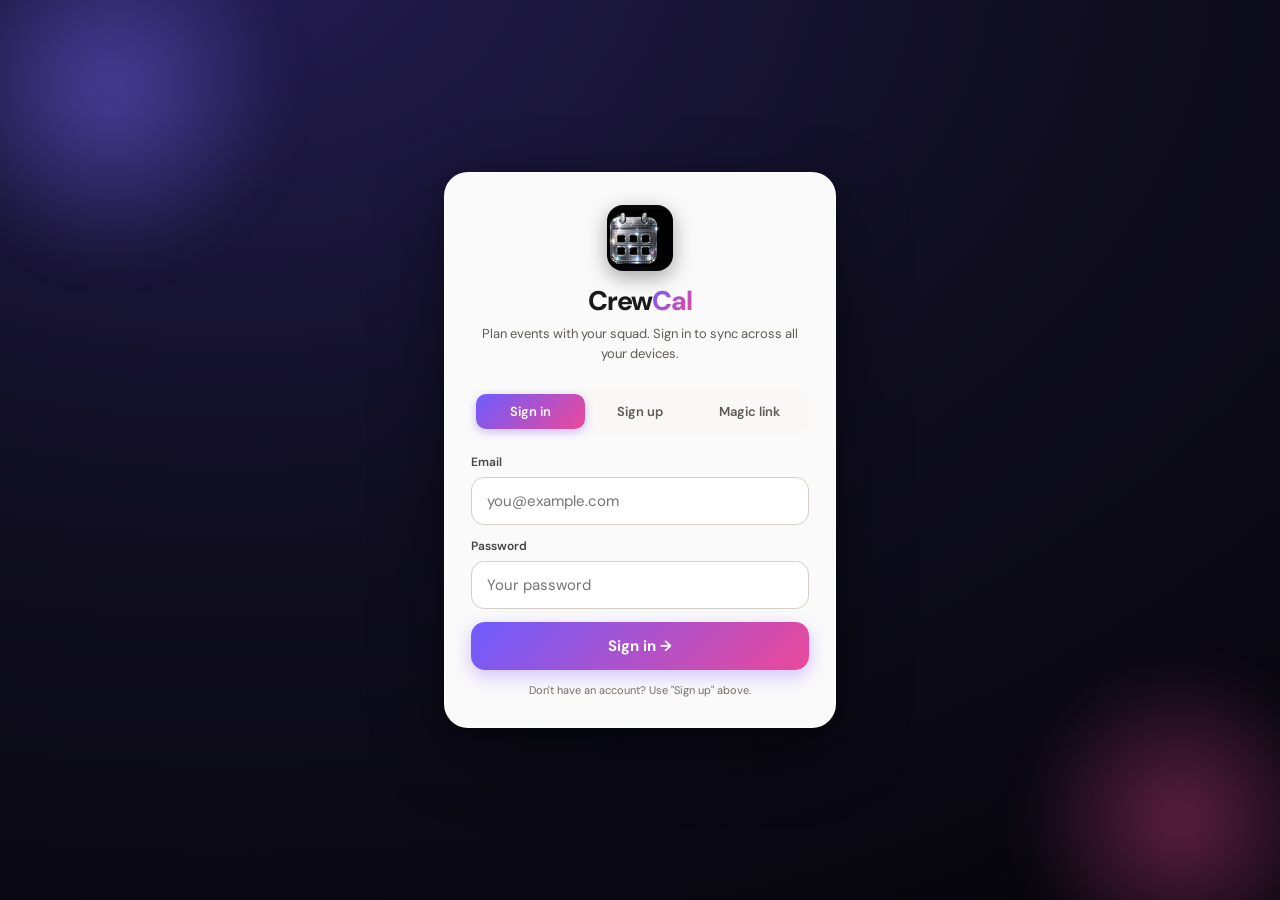
==== commit b58c63f2: "Add files via upload" ====
--- a/index.html
+++ b/index.html
@@ -548,8 +548,8 @@
 .chat-fab{position:fixed;bottom:calc(env(safe-area-inset-bottom,0px) + 72px);right:16px;width:54px;height:54px;border-radius:50%;background:linear-gradient(135deg,#6d5cff 0%,#ec4899 100%);border:none;cursor:pointer;display:flex;align-items:center;justify-content:center;box-shadow:0 4px 20px rgba(91,76,245,.45);z-index:450;transition:transform .15s,box-shadow .15s;font-size:22px;}
 .chat-fab:hover{transform:scale(1.08);box-shadow:0 6px 28px rgba(91,76,245,.55);}
 @media(min-width:600px){.chat-fab{bottom:24px;right:20px;}}
-.maps-fab{position:fixed;bottom:calc(env(safe-area-inset-bottom,0px) + 136px);right:16px;width:54px;height:54px;border-radius:50%;background:#4285f4;border:none;cursor:pointer;display:flex;align-items:center;justify-content:center;box-shadow:0 4px 20px rgba(66,133,244,.45);z-index:450;transition:transform .15s,box-shadow .15s;pointer-events:all;}
-.maps-fab:hover{transform:scale(1.08);box-shadow:0 6px 28px rgba(66,133,244,.55);}
+.maps-fab{position:fixed;bottom:calc(env(safe-area-inset-bottom,0px) + 136px);right:16px;width:54px;height:54px;border-radius:50%;background:var(--s);border:1.5px solid var(--bd2);cursor:pointer;display:flex;align-items:center;justify-content:center;box-shadow:0 4px 18px rgba(28,25,23,.18);z-index:450;transition:transform .15s,box-shadow .15s;pointer-events:all;}
+.maps-fab:hover{transform:scale(1.08);box-shadow:0 6px 26px rgba(28,25,23,.24);}
 .maps-fab:active{transform:scale(.95);}
 @media(min-width:600px){.maps-fab{bottom:88px;right:20px;}}
 .chat-unread{position:absolute;top:-3px;right:-3px;background:#ef4444;color:#fff;font-size:9px;font-weight:700;border-radius:10px;padding:2px 5px;min-width:16px;text-align:center;border:2px solid var(--s);}
@@ -985,6 +985,16 @@
 .prof-ios-hint{ display:flex; align-items:center; flex-wrap:wrap; font-size:11px; color:var(--mt); background:var(--s2); border:1px solid var(--bd2); border-radius:12px; padding:10px 12px; margin:8px 14px 2px; line-height:1.5; }
 .prof-ios-hint b{ color:#1a1a1a; }
 
+/* ── 23. FAB position + content clearance (stop maps/chat from covering content) ── */
+@media(min-width:600px){
+  .chat-fab{ bottom:20px; }
+  .maps-fab{ bottom:84px; }
+}
+.sidebar{ padding-bottom:108px; }
+.calscroll{ padding-bottom:108px; }
+.evlist{ padding-bottom:108px; }
+.memlayout{ padding-bottom:108px; }
+
 /* ── 21. Generated avatars + sidebar refresh ── */
 .memav,.uav,.prof-av{ overflow:hidden; padding:0; }
 .memav svg,.uav svg,.prof-av svg{ width:100%; height:100%; display:block; }
@@ -1020,6 +1030,15 @@
 .authbtn:hover{ background:linear-gradient(135deg,#5b4cf5,#db2777); }
 .authbtn:disabled{ opacity:.65; }
 .autherr{ border-radius:12px; }
+
+/* ── 23. Consistency: keep content clear of floating buttons + tech filter toggles ── */
+.sidebar{ padding-bottom:130px; }
+.calscroll,.evlist,.memlayout{ padding-bottom:100px; }
+.mfck,.fick{ border:none; width:auto; height:auto; }
+.mfi:not(.on) .mfck, .fi:not(.on) .fick{ display:none; }
+.fi{ border-radius:12px; }
+.fi.on{ background:linear-gradient(135deg,#6d5cff,#ec4899); color:#fff; border-color:transparent; }
+.fi.on .fick{ color:#fff; }
 </style>
 </head>
 <body>
@@ -2136,8 +2155,8 @@
     var isBusy=busyEntries.find(function(e){return e.name===mem.name;});
     var col=userColor(mem.name);
     var row=el('div','day-sheet-member');
-    var av=el('div','');av.style.cssText='width:32px;height:32px;border-radius:50%;background:'+col+';color:#fff;display:flex;align-items:center;justify-content:center;font-size:13px;font-weight:700;flex-shrink:0;opacity:'+(isBusy?'1':'.85')+';';
-    av.textContent=mem.name[0].toUpperCase();
+    var av=el('div','');av.style.cssText='width:32px;height:32px;border-radius:50%;overflow:hidden;flex-shrink:0;opacity:'+(isBusy?'1':'.85')+';';
+    av.innerHTML=avatarSVG(mem.name);
     var nameEl=mk('span','',mem.name,{flex:'1',fontSize:'14px',fontWeight:'600',color:'#1a1a1a'});
     var statusEl=mk('span','',isBusy?'busy':'free',{fontSize:'12px',fontWeight:'700',color:isBusy?col:'var(--g)'});
     ap(row,av,nameEl,statusEl);
@@ -2270,7 +2289,7 @@
     var row=el('div','free-today-row');
     // Colored avatar circle
     var av=el('div','');av.style.cssText='width:22px;height:22px;border-radius:50%;background:'+col+';color:#fff;display:flex;align-items:center;justify-content:center;font-size:9px;font-weight:700;flex-shrink:0;opacity:'+(busy?'1':'.85')+';';
-    av.textContent=name[0].toUpperCase();
+    av.style.overflow='hidden';av.style.background='transparent';av.innerHTML=avatarSVG(name);
     var statusDot=el('div','');statusDot.style.cssText='width:7px;height:7px;border-radius:50%;background:'+(busy?col:'#22c55e')+';flex-shrink:0;margin-left:-6px;margin-bottom:-12px;align-self:flex-end;border:1.5px solid var(--s);';
     var avWrap=el('div','',{position:'relative',display:'flex',flexDirection:'column'});
     ap(avWrap,av,statusDot);
@@ -2311,7 +2330,7 @@
 function mkMapsFab(){
   var btn=el('button','maps-fab');
   btn.title='Open my location in Google Maps';
-  btn.innerHTML='<svg width="22" height="22" viewBox="0 0 24 24" fill="white"><path d="M12 2C8.13 2 5 5.13 5 9c0 5.25 7 13 7 13s7-7.75 7-13c0-3.87-3.13-7-7-7zm0 9.5c-1.38 0-2.5-1.12-2.5-2.5s1.12-2.5 2.5-2.5 2.5 1.12 2.5 2.5-1.12 2.5-2.5 2.5z"/></svg>';
+  btn.innerHTML=ICN('pin',{size:23,color:'var(--a)'});
   on(btn,'click',function(){
     if(!navigator.geolocation){
       // No geolocation — open Maps without location
@@ -2433,7 +2452,7 @@
 function mkChatPanel(){
   // FAB button
   var fab=el('button','chat-fab');
-  fab.innerHTML='💬';
+  fab.innerHTML=ICN('chat',{size:24,color:'#fff'});
   if(S.chatUnread>0){
     var badge=el('span','chat-unread');badge.textContent=S.chatUnread>9?'9+':String(S.chatUnread);fab.appendChild(badge);
   }
@@ -2737,7 +2756,7 @@
 function txt(t){return document.createTextNode(String(t));}
 function mk(tag,cls,text,style){var e=el(tag,cls,style);if(text!=null)e.textContent=text;return e;}
 function ap(p){for(var i=1;i<arguments.length;i++){var c=arguments[i];if(c!=null)p.appendChild(typeof c==='string'?txt(c):c);}return p;}
-function ICN(name,opts){opts=opts||{};var s=opts.size||18,sw=opts.sw||2,col=opts.color||'currentColor',st=opts.style||'';var P={calendar:'<rect x="3" y="4.5" width="18" height="16" rx="3"/><path d="M3 9.5h18"/><path d="M8 2.2v3"/><path d="M16 2.2v3"/>',search:'<circle cx="11" cy="11" r="7"/><path d="M21 21l-4.2-4.2"/>',members:'<circle cx="9" cy="8" r="3.4"/><path d="M3 20c0-3.3 2.7-6 6-6s6 2.7 6 6"/><path d="M16.5 4.6a3.4 3.4 0 0 1 0 6.8"/><path d="M19.8 20c0-2.6-1.1-4.9-2.9-5.8"/>',key:'<circle cx="7.5" cy="15.5" r="3.4"/><path d="M9.9 13.1l8-8"/><path d="M16.4 6.6l2 2"/><path d="M13.5 9.5l1.8 1.8"/>',layers:'<path d="M12 3l8.5 4.7L12 12.4 3.5 7.7 12 3z"/><path d="M3.5 12L12 16.7 20.5 12"/>',copy:'<rect x="9" y="9" width="11" height="11" rx="2.5"/><path d="M5 15V5a2 2 0 0 1 2-2h8"/>',check:'<path d="M4 12.5l5 5 11-11"/>',chevron:'<path d="M6 9l6 6 6-6"/>',pin:'<path d="M12 21s7-6.3 7-11a7 7 0 1 0-14 0c0 4.7 7 11 7 11z"/><circle cx="12" cy="10" r="2.6"/>',clock:'<circle cx="12" cy="12" r="8.5"/><path d="M12 7.5V12l3 1.8"/>',sparkle:'<path d="M12 3.5l1.7 4.8 4.8 1.7-4.8 1.7L12 16.5l-1.7-4.8L5.5 10l4.8-1.7L12 3.5z"/>',logout:'<path d="M15 4h2a2 2 0 0 1 2 2v12a2 2 0 0 1-2 2h-2"/><path d="M10 16.5l4.5-4.5L10 7.5"/><path d="M14.5 12H3.5"/>',download:'<path d="M12 3v12"/><path d="M7 10.5l5 5 5-5"/><path d="M5 20.5h14"/>',share:'<path d="M16 6l-4-4-4 4"/><path d="M12 2v13"/><path d="M5 11v8a2 2 0 0 0 2 2h10a2 2 0 0 0 2-2v-8"/>',wallet:'<rect x="3" y="6" width="18" height="13" rx="2.5"/><path d="M3 10h18"/><circle cx="16.5" cy="14" r="1.3"/>'}[name]||'';return '<svg viewBox="0 0 24 24" width="'+s+'" height="'+s+'" fill="none" stroke="'+col+'" stroke-width="'+sw+'" stroke-linecap="round" stroke-linejoin="round" style="display:inline-block;vertical-align:middle;'+st+'">'+P+'</svg>';}
+function ICN(name,opts){opts=opts||{};var s=opts.size||18,sw=opts.sw||2,col=opts.color||'currentColor',st=opts.style||'';var P={calendar:'<rect x="3" y="4.5" width="18" height="16" rx="3"/><path d="M3 9.5h18"/><path d="M8 2.2v3"/><path d="M16 2.2v3"/>',search:'<circle cx="11" cy="11" r="7"/><path d="M21 21l-4.2-4.2"/>',members:'<circle cx="9" cy="8" r="3.4"/><path d="M3 20c0-3.3 2.7-6 6-6s6 2.7 6 6"/><path d="M16.5 4.6a3.4 3.4 0 0 1 0 6.8"/><path d="M19.8 20c0-2.6-1.1-4.9-2.9-5.8"/>',key:'<circle cx="7.5" cy="15.5" r="3.4"/><path d="M9.9 13.1l8-8"/><path d="M16.4 6.6l2 2"/><path d="M13.5 9.5l1.8 1.8"/>',layers:'<path d="M12 3l8.5 4.7L12 12.4 3.5 7.7 12 3z"/><path d="M3.5 12L12 16.7 20.5 12"/>',copy:'<rect x="9" y="9" width="11" height="11" rx="2.5"/><path d="M5 15V5a2 2 0 0 1 2-2h8"/>',check:'<path d="M4 12.5l5 5 11-11"/>',chevron:'<path d="M6 9l6 6 6-6"/>',pin:'<path d="M12 21s7-6.3 7-11a7 7 0 1 0-14 0c0 4.7 7 11 7 11z"/><circle cx="12" cy="10" r="2.6"/>',clock:'<circle cx="12" cy="12" r="8.5"/><path d="M12 7.5V12l3 1.8"/>',sparkle:'<path d="M12 3.5l1.7 4.8 4.8 1.7-4.8 1.7L12 16.5l-1.7-4.8L5.5 10l4.8-1.7L12 3.5z"/>',logout:'<path d="M15 4h2a2 2 0 0 1 2 2v12a2 2 0 0 1-2 2h-2"/><path d="M10 16.5l4.5-4.5L10 7.5"/><path d="M14.5 12H3.5"/>',download:'<path d="M12 3v12"/><path d="M7 10.5l5 5 5-5"/><path d="M5 20.5h14"/>',share:'<path d="M16 6l-4-4-4 4"/><path d="M12 2v13"/><path d="M5 11v8a2 2 0 0 0 2 2h10a2 2 0 0 0 2-2v-8"/>',wallet:'<rect x="3" y="6" width="18" height="13" rx="2.5"/><path d="M3 10h18"/><circle cx="16.5" cy="14" r="1.3"/>',chat:'<path d="M21 11.5a8.5 8.5 0 0 1-12.4 7.6L3 21l1.9-5.6A8.5 8.5 0 1 1 21 11.5z"/>',plane:'<path d="M17.8 19.2L16 11l3.5-3.5a2.1 2.1 0 0 0-3-3L13 8 4.8 6.2a.5.5 0 0 0-.5.8l3.2 3.2-2 2-1.5-.4a.5.5 0 0 0-.5.8L7 18l2.4 3a.5.5 0 0 0 .8-.5l-.4-1.5 2-2 3.2 3.2a.5.5 0 0 0 .8-.5z"/>',plus:'<path d="M12 5v14"/><path d="M5 12h14"/>'}[name]||'';return '<svg viewBox="0 0 24 24" width="'+s+'" height="'+s+'" fill="none" stroke="'+col+'" stroke-width="'+sw+'" stroke-linecap="round" stroke-linejoin="round" style="display:inline-block;vertical-align:middle;'+st+'">'+P+'</svg>';}
 function on(e,ev,fn){e.addEventListener(ev,fn);return e;}
 function isBusyForMe(y,m,d){return !!S.myBusy[dKey(y,m,d)];}
 
@@ -3530,8 +3549,8 @@
   if(S.showAddEvent)list.appendChild(mkAddEventForm());
   else{
     var actRow=el('div','',{display:'flex',gap:'8px',marginBottom:'14px'});
-    var ab=el('button','',{border:'1.5px solid var(--a)',borderRadius:'10px',padding:'10px 16px',fontSize:'13px',fontWeight:'600',cursor:'pointer',background:'var(--abg)',color:'var(--at)',fontFamily:'inherit',flex:'1'});ab.textContent='+ Add event';on(ab,'click',function(){ss({showAddEvent:true});});actRow.appendChild(ab);
-    var xb=el('button','',{border:'1.5px solid var(--bd)',borderRadius:'10px',padding:'10px 14px',fontSize:'13px',fontWeight:'600',cursor:'pointer',background:'var(--s)',color:'var(--mt)',fontFamily:'inherit',whiteSpace:'nowrap'});xb.textContent='⬇️ .ics';xb.title='Export events to calendar';on(xb,'click',exportCalendarICS);actRow.appendChild(xb);
+    var ab=el('button','',{border:'1.5px solid var(--a)',borderRadius:'10px',padding:'10px 16px',fontSize:'13px',fontWeight:'600',cursor:'pointer',background:'var(--abg)',color:'var(--at)',fontFamily:'inherit',flex:'1'});ab.innerHTML=ICN('plus',{size:14,color:'var(--at)',style:'margin-right:6px;vertical-align:-2px'})+'Add event';on(ab,'click',function(){ss({showAddEvent:true});});actRow.appendChild(ab);
+    var xb=el('button','',{border:'1.5px solid var(--bd)',borderRadius:'10px',padding:'10px 14px',fontSize:'13px',fontWeight:'600',cursor:'pointer',background:'var(--s)',color:'var(--mt)',fontFamily:'inherit',whiteSpace:'nowrap'});xb.innerHTML=ICN('download',{size:14,color:'var(--mt)',style:'margin-right:5px;vertical-align:-2px'})+'.ics';xb.title='Export events to calendar';on(xb,'click',exportCalendarICS);actRow.appendChild(xb);
     list.appendChild(actRow);
   }
   // My events
@@ -3620,7 +3639,7 @@
     var totalShown=inRange.length;
     ap(list,mk('div','slbl',totalShown+' events found'+(outRange.length?' · '+outRange.length+' outside selected months':'')));
     // Render in-range events
-    inRange.forEach(function(ev){var past=isPastEv(ev);var pinned=!!ev.pinned;var evCol=ev.c||userColor(userName());var card=el('div','evcard'+(past?' past':''));card.style.borderColor=pinned?evCol:'var(--bd)';card.dataset.evid=ev.id;if(pinned)card.style.borderLeft='3px solid '+evCol;var head=el('div','evhead');var bdgs=el('div','',{display:'flex',flexWrap:'wrap',gap:'5px',marginBottom:'4px',alignItems:'center'});if(pinned){var ownerDot2=el('div','');ownerDot2.style.cssText='width:16px;height:16px;border-radius:50%;background:'+evCol+';display:inline-flex;align-items:center;justify-content:center;font-size:8px;font-weight:700;color:#fff;flex-shrink:0;';ownerDot2.textContent=(userName()[0]||'?').toUpperCase();ownerDot2.title=userName();bdgs.appendChild(ownerDot2);}ap(bdgs,mk('span','',ev.type||'Event',{fontSize:'9px',fontWeight:'700',textTransform:'uppercase',letterSpacing:'1px',color:past?'var(--mt2)':evCol}));if(past)ap(bdgs,mk('span','bdg bdg-past','Passed'));if(pinned)ap(bdgs,mk('span','bdg bdg-on','✓ On calendar'));head.appendChild(bdgs);ap(head,mk('div','',ev.name,{fontSize:'13px',fontWeight:'700',marginBottom:'2px',color:past?'var(--mt)':'#111',textDecoration:past?'line-through':'none'}));ap(head,mk('div','',(ev.loc||'')+(ev.ds?' · '+ev.ds:''),{fontSize:'11px',color:'var(--mt)'}));card.appendChild(head);
+    inRange.forEach(function(ev){var past=isPastEv(ev);var pinned=!!ev.pinned;var evCol=ev.c||userColor(userName());var card=el('div','evcard'+(past?' past':''));card.style.borderColor=pinned?evCol:'var(--bd)';card.dataset.evid=ev.id;if(pinned)card.style.borderLeft='3px solid '+evCol;var head=el('div','evhead');var bdgs=el('div','',{display:'flex',flexWrap:'wrap',gap:'5px',marginBottom:'4px',alignItems:'center'});if(pinned){var ownerDot2=el('div','');ownerDot2.style.cssText='width:16px;height:16px;border-radius:50%;background:'+evCol+';display:inline-flex;align-items:center;justify-content:center;font-size:8px;font-weight:700;color:#fff;flex-shrink:0;';ownerDot2.style.overflow='hidden';ownerDot2.style.background='transparent';ownerDot2.innerHTML=avatarSVG(userName());ownerDot2.title=userName();bdgs.appendChild(ownerDot2);}ap(bdgs,mk('span','',ev.type||'Event',{fontSize:'9px',fontWeight:'700',textTransform:'uppercase',letterSpacing:'1px',color:past?'var(--mt2)':evCol}));if(past)ap(bdgs,mk('span','bdg bdg-past','Passed'));if(pinned)ap(bdgs,mk('span','bdg bdg-on','✓ On calendar'));head.appendChild(bdgs);ap(head,mk('div','',ev.name,{fontSize:'13px',fontWeight:'700',marginBottom:'2px',color:past?'var(--mt)':'#111',textDecoration:past?'line-through':'none'}));ap(head,mk('div','',(ev.loc||'')+(ev.ds?' · '+ev.ds:''),{fontSize:'11px',color:'var(--mt)'}));card.appendChild(head);
       // Price display
       var displayPrice=past?'—':ev.price;
       if(!past&&(displayPrice==='Check site'||!displayPrice)){
@@ -3653,7 +3672,7 @@
         acts.appendChild(pb2);
         if(ev.url){var lnk=el('a','');lnk.href=ev.url;lnk.target='_blank';lnk.textContent='Tickets ↗';lnk.style.cssText='font-size:11px;font-weight:700;color:'+ev.c+';text-decoration:none;';acts.appendChild(lnk);}
         var planBtn=mk('button','',null,{border:'none',borderRadius:'7px',padding:'5px 12px',fontSize:'11px',fontWeight:'700',cursor:'pointer',background:ev.c||'var(--a)',color:'#fff',fontFamily:'inherit',whiteSpace:'nowrap'});
-        planBtn.textContent='✈️ Plan trip';
+        planBtn.innerHTML=ICN('plane',{size:13,color:'currentColor',style:'margin-right:5px;vertical-align:-2px'})+'Plan trip';
         (function(ev2){on(planBtn,'click',function(){openTripPlanner(ev2);});})(ev);
         acts.appendChild(planBtn);
       } else {
@@ -4071,7 +4090,7 @@
         // Suggested by — show proposer avatar
         var proposer=ev.owner||userName();
         var propRow=el('div','',{display:'flex',alignItems:'center',gap:'5px',marginBottom:'6px'});
-        var propAv=el('div','');propAv.style.cssText='width:16px;height:16px;border-radius:50%;background:'+userColor(proposer)+';color:#fff;display:flex;align-items:center;justify-content:center;font-size:8px;font-weight:700;flex-shrink:0;';propAv.textContent=proposer[0].toUpperCase();
+        var propAv=el('div','');propAv.style.cssText='width:16px;height:16px;border-radius:50%;background:'+userColor(proposer)+';color:#fff;display:flex;align-items:center;justify-content:center;font-size:8px;font-weight:700;flex-shrink:0;';propAv.style.overflow='hidden';propAv.style.background='transparent';propAv.innerHTML=avatarSVG(proposer);
         ap(propRow,propAv,mk('span','','Suggested by '+proposer,{fontSize:'10px',color:'var(--mt)'}));
         card.appendChild(propRow);
 
@@ -4083,7 +4102,7 @@
             var dot=el('div','');
             dot.style.cssText='width:20px;height:20px;border-radius:50%;background:'+(isBusyMem?'#fee2e2':userColor(name2.name))+';color:'+(isBusyMem?'var(--r)':'#fff')+';display:flex;align-items:center;justify-content:center;font-size:8px;font-weight:700;flex-shrink:0;border:2px solid '+(isBusyMem?'#fca5a5':'transparent')+';opacity:'+(isBusyMem?'.6':'1')+';';
             dot.title=name2.name+(isBusyMem?' - busy':' - free');
-            dot.textContent=name2.name[0].toUpperCase();
+            dot.style.overflow='hidden';dot.style.background='transparent';dot.innerHTML=avatarSVG(name2.name);if(isBusyMem)dot.style.opacity='0.4';
             sqRow.appendChild(dot);
           });
           var canCount=squadFree.length;
@@ -4106,7 +4125,7 @@
 
         if(ev.aiResult||ev.loc){
           var pb3=mk('div','',null,{fontSize:'10px',fontWeight:'700',color:'var(--a)',cursor:'pointer',marginTop:'2px'});
-          pb3.textContent='✈️ Plan trip';
+          pb3.innerHTML=ICN('plane',{size:13,color:'currentColor',style:'margin-right:5px;vertical-align:-2px'})+'Plan trip';
           (function(ev2){on(pb3,'click',function(e2){e2.stopPropagation();openTripPlanner(ev2);});})(ev);
           card.appendChild(pb3);
         }
@@ -4150,7 +4169,7 @@
   expCard.appendChild(expHdr);
   ap(expCard,mk('div','','Download your CrewCal events as an .ics file to import into Google Calendar, Apple Calendar or Outlook.',{fontSize:'12px',color:'var(--mt)',lineHeight:'1.6',marginBottom:'12px'}));
   var exportBtn=mk('button','',null,{border:'1.5px solid var(--a)',borderRadius:'10px',padding:'10px 16px',fontSize:'13px',fontWeight:'600',cursor:'pointer',background:'var(--abg)',color:'var(--at)',fontFamily:'inherit',width:'100%'});
-  exportBtn.textContent='⬇️ Download .ics file';on(exportBtn,'click',exportCalendarICS);expCard.appendChild(exportBtn);
+  exportBtn.innerHTML=ICN('download',{size:14,style:'margin-right:6px;vertical-align:-2px'})+'Download .ics file';on(exportBtn,'click',exportCalendarICS);expCard.appendChild(exportBtn);
   var exportNote=mk('div','','Includes your personal events and pinned search results.',{fontSize:'11px',color:'var(--mt2)',marginTop:'8px'});expCard.appendChild(exportNote);
   wrap.appendChild(expCard);
   // Calendar import (premium)
@@ -4187,7 +4206,7 @@
   if(past)ap(box,mk('div','','This event has already passed.',{background:'var(--s2)',borderRadius:'8px',padding:'8px 11px',fontSize:'12px',color:'var(--mt)',marginBottom:'10px'}));
   if(ev.price)ap(box,mk('div','',ev.price,{fontSize:'14px',fontWeight:'800',color:'var(--am)',marginBottom:'14px'}));
   var btns=el('div','mbtns');
-  if(ev.aiResult&&!past){var pb2=mk('button','mbtn'+(isPinned?' on':''),isPinned?'✓ On calendar':'+ Add to calendar');on(pb2,'click',function(){toggleAiPin(ev.id);});btns.appendChild(pb2);if(ev.url){var tkt=el('a','mbtn ticket');tkt.href=ev.url;tkt.target='_blank';tkt.textContent='Tickets ↗';tkt.style.background=evCol;btns.appendChild(tkt);}var planMbtn=mk('button','mbtn',null,{background:evCol,color:'#fff',border:'none'});planMbtn.textContent='✈️ Plan trip';on(planMbtn,'click',function(){ss({modal:null});openTripPlanner(ev);});btns.appendChild(planMbtn);}
+  if(ev.aiResult&&!past){var pb2=mk('button','mbtn'+(isPinned?' on':''),isPinned?'✓ On calendar':'+ Add to calendar');on(pb2,'click',function(){toggleAiPin(ev.id);});btns.appendChild(pb2);if(ev.url){var tkt=el('a','mbtn ticket');tkt.href=ev.url;tkt.target='_blank';tkt.textContent='Tickets ↗';tkt.style.background=evCol;btns.appendChild(tkt);}var planMbtn=mk('button','mbtn',null,{background:evCol,color:'#fff',border:'none'});planMbtn.innerHTML=ICN('plane',{size:13,color:'currentColor',style:'margin-right:5px;vertical-align:-2px'})+'Plan trip';on(planMbtn,'click',function(){ss({modal:null});openTripPlanner(ev);});btns.appendChild(planMbtn);}
   else if(isOwner){var db2=mk('button','mbtn del','🗑 Delete');on(db2,'click',function(){if(confirm('Delete?')){deleteEvent(ev.id);ss({modal:null});}});btns.appendChild(db2);}
   var cl=mk('button','mbtn','Close');on(cl,'click',function(){ss({modal:null});});btns.appendChild(cl);
   box.appendChild(btns);ovl.appendChild(box);return ovl;
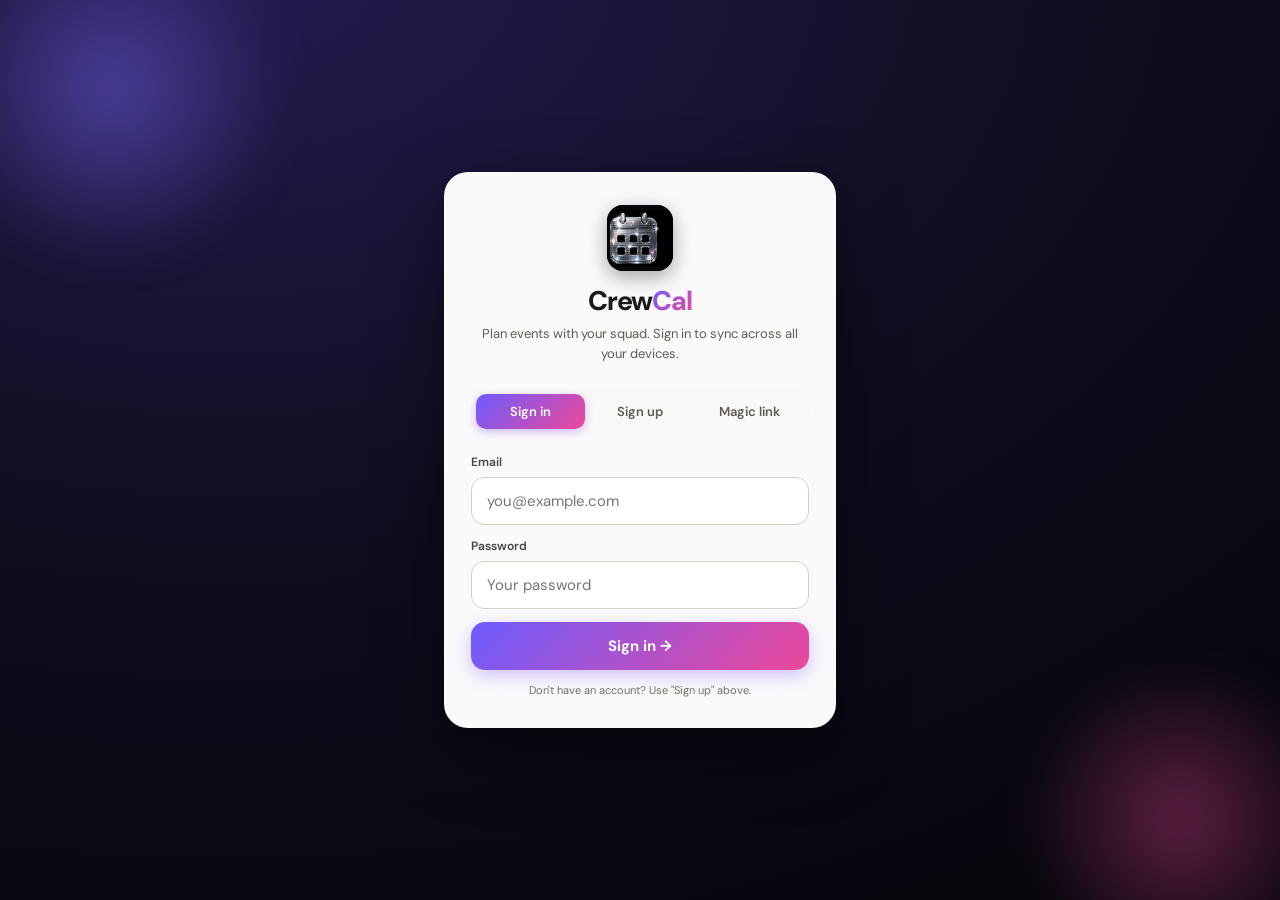
==== commit 44d17464: "Add files via upload" ====
--- a/index.html
+++ b/index.html
@@ -1039,6 +1039,16 @@
 .fi{ border-radius:12px; }
 .fi.on{ background:linear-gradient(135deg,#6d5cff,#ec4899); color:#fff; border-color:transparent; }
 .fi.on .fick{ color:#fff; }
+
+/* ── 24. Unify primary action + mode toggle to brand gradient ── */
+.search-btn{ background:linear-gradient(135deg,#6d5cff,#ec4899); border-radius:13px; box-shadow:0 6px 18px rgba(124,76,245,.3); }
+.search-btn:hover{ background:linear-gradient(135deg,#5b4cf5,#db2777); }
+.modetab{ display:inline-flex; align-items:center; border:1.5px solid var(--bd2); border-radius:999px; padding:7px 15px; font-size:12px; font-weight:600; color:var(--mt); background:var(--s); cursor:pointer; font-family:inherit; transition:all .15s; }
+.modetab:hover{ border-color:var(--a); color:var(--at); }
+.modetab.on{ border-color:transparent; background:linear-gradient(135deg,#6d5cff,#ec4899); color:#fff; box-shadow:0 3px 10px rgba(124,76,245,.3); }
+
+/* ── 25. Cleaner result-card footer ── */
+.evfoot{ border-top:1px solid var(--bd2); background:transparent; }
 </style>
 </head>
 <body>
@@ -1920,7 +1930,7 @@
   }
   // Drop zone
   var dropzone=el('div','import-box');
-  dropzone.innerHTML='<div style="font-size:28px;margin-bottom:8px">📅</div><div style="font-size:14px;font-weight:700;color:#111;margin-bottom:4px">Drop your .ics file here</div><div style="font-size:12px;color:var(--mt)">or click to browse</div>';
+  dropzone.innerHTML='<div style="margin-bottom:8px">'+ICN('calendar',{size:30,color:'var(--mt2)'})+'</div><div style="font-size:14px;font-weight:700;color:#111;margin-bottom:4px">Drop your .ics file here</div><div style="font-size:12px;color:var(--mt)">or click to browse</div>';
   var fileInput=el('input');fileInput.type='file';fileInput.accept='.ics,text/calendar';fileInput.style.display='none';
   on(fileInput,'change',function(e){if(e.target.files[0])importCalendar(e.target.files[0]);});
   on(dropzone,'click',function(){fileInput.click();});
@@ -2756,7 +2766,7 @@
 function txt(t){return document.createTextNode(String(t));}
 function mk(tag,cls,text,style){var e=el(tag,cls,style);if(text!=null)e.textContent=text;return e;}
 function ap(p){for(var i=1;i<arguments.length;i++){var c=arguments[i];if(c!=null)p.appendChild(typeof c==='string'?txt(c):c);}return p;}
-function ICN(name,opts){opts=opts||{};var s=opts.size||18,sw=opts.sw||2,col=opts.color||'currentColor',st=opts.style||'';var P={calendar:'<rect x="3" y="4.5" width="18" height="16" rx="3"/><path d="M3 9.5h18"/><path d="M8 2.2v3"/><path d="M16 2.2v3"/>',search:'<circle cx="11" cy="11" r="7"/><path d="M21 21l-4.2-4.2"/>',members:'<circle cx="9" cy="8" r="3.4"/><path d="M3 20c0-3.3 2.7-6 6-6s6 2.7 6 6"/><path d="M16.5 4.6a3.4 3.4 0 0 1 0 6.8"/><path d="M19.8 20c0-2.6-1.1-4.9-2.9-5.8"/>',key:'<circle cx="7.5" cy="15.5" r="3.4"/><path d="M9.9 13.1l8-8"/><path d="M16.4 6.6l2 2"/><path d="M13.5 9.5l1.8 1.8"/>',layers:'<path d="M12 3l8.5 4.7L12 12.4 3.5 7.7 12 3z"/><path d="M3.5 12L12 16.7 20.5 12"/>',copy:'<rect x="9" y="9" width="11" height="11" rx="2.5"/><path d="M5 15V5a2 2 0 0 1 2-2h8"/>',check:'<path d="M4 12.5l5 5 11-11"/>',chevron:'<path d="M6 9l6 6 6-6"/>',pin:'<path d="M12 21s7-6.3 7-11a7 7 0 1 0-14 0c0 4.7 7 11 7 11z"/><circle cx="12" cy="10" r="2.6"/>',clock:'<circle cx="12" cy="12" r="8.5"/><path d="M12 7.5V12l3 1.8"/>',sparkle:'<path d="M12 3.5l1.7 4.8 4.8 1.7-4.8 1.7L12 16.5l-1.7-4.8L5.5 10l4.8-1.7L12 3.5z"/>',logout:'<path d="M15 4h2a2 2 0 0 1 2 2v12a2 2 0 0 1-2 2h-2"/><path d="M10 16.5l4.5-4.5L10 7.5"/><path d="M14.5 12H3.5"/>',download:'<path d="M12 3v12"/><path d="M7 10.5l5 5 5-5"/><path d="M5 20.5h14"/>',share:'<path d="M16 6l-4-4-4 4"/><path d="M12 2v13"/><path d="M5 11v8a2 2 0 0 0 2 2h10a2 2 0 0 0 2-2v-8"/>',wallet:'<rect x="3" y="6" width="18" height="13" rx="2.5"/><path d="M3 10h18"/><circle cx="16.5" cy="14" r="1.3"/>',chat:'<path d="M21 11.5a8.5 8.5 0 0 1-12.4 7.6L3 21l1.9-5.6A8.5 8.5 0 1 1 21 11.5z"/>',plane:'<path d="M17.8 19.2L16 11l3.5-3.5a2.1 2.1 0 0 0-3-3L13 8 4.8 6.2a.5.5 0 0 0-.5.8l3.2 3.2-2 2-1.5-.4a.5.5 0 0 0-.5.8L7 18l2.4 3a.5.5 0 0 0 .8-.5l-.4-1.5 2-2 3.2 3.2a.5.5 0 0 0 .8-.5z"/>',plus:'<path d="M12 5v14"/><path d="M5 12h14"/>'}[name]||'';return '<svg viewBox="0 0 24 24" width="'+s+'" height="'+s+'" fill="none" stroke="'+col+'" stroke-width="'+sw+'" stroke-linecap="round" stroke-linejoin="round" style="display:inline-block;vertical-align:middle;'+st+'">'+P+'</svg>';}
+function ICN(name,opts){opts=opts||{};var s=opts.size||18,sw=opts.sw||2,col=opts.color||'currentColor',st=opts.style||'';var P={calendar:'<rect x="3" y="4.5" width="18" height="16" rx="3"/><path d="M3 9.5h18"/><path d="M8 2.2v3"/><path d="M16 2.2v3"/>',search:'<circle cx="11" cy="11" r="7"/><path d="M21 21l-4.2-4.2"/>',members:'<circle cx="9" cy="8" r="3.4"/><path d="M3 20c0-3.3 2.7-6 6-6s6 2.7 6 6"/><path d="M16.5 4.6a3.4 3.4 0 0 1 0 6.8"/><path d="M19.8 20c0-2.6-1.1-4.9-2.9-5.8"/>',key:'<circle cx="7.5" cy="15.5" r="3.4"/><path d="M9.9 13.1l8-8"/><path d="M16.4 6.6l2 2"/><path d="M13.5 9.5l1.8 1.8"/>',layers:'<path d="M12 3l8.5 4.7L12 12.4 3.5 7.7 12 3z"/><path d="M3.5 12L12 16.7 20.5 12"/>',copy:'<rect x="9" y="9" width="11" height="11" rx="2.5"/><path d="M5 15V5a2 2 0 0 1 2-2h8"/>',check:'<path d="M4 12.5l5 5 11-11"/>',chevron:'<path d="M6 9l6 6 6-6"/>',pin:'<path d="M12 21s7-6.3 7-11a7 7 0 1 0-14 0c0 4.7 7 11 7 11z"/><circle cx="12" cy="10" r="2.6"/>',clock:'<circle cx="12" cy="12" r="8.5"/><path d="M12 7.5V12l3 1.8"/>',sparkle:'<path d="M12 3.5l1.7 4.8 4.8 1.7-4.8 1.7L12 16.5l-1.7-4.8L5.5 10l4.8-1.7L12 3.5z"/>',logout:'<path d="M15 4h2a2 2 0 0 1 2 2v12a2 2 0 0 1-2 2h-2"/><path d="M10 16.5l4.5-4.5L10 7.5"/><path d="M14.5 12H3.5"/>',download:'<path d="M12 3v12"/><path d="M7 10.5l5 5 5-5"/><path d="M5 20.5h14"/>',share:'<path d="M16 6l-4-4-4 4"/><path d="M12 2v13"/><path d="M5 11v8a2 2 0 0 0 2 2h10a2 2 0 0 0 2-2v-8"/>',wallet:'<rect x="3" y="6" width="18" height="13" rx="2.5"/><path d="M3 10h18"/><circle cx="16.5" cy="14" r="1.3"/>',chat:'<path d="M21 11.5a8.5 8.5 0 0 1-12.4 7.6L3 21l1.9-5.6A8.5 8.5 0 1 1 21 11.5z"/>',plane:'<path d="M17.8 19.2L16 11l3.5-3.5a2.1 2.1 0 0 0-3-3L13 8 4.8 6.2a.5.5 0 0 0-.5.8l3.2 3.2-2 2-1.5-.4a.5.5 0 0 0-.5.8L7 18l2.4 3a.5.5 0 0 0 .8-.5l-.4-1.5 2-2 3.2 3.2a.5.5 0 0 0 .8-.5z"/>',plus:'<path d="M12 5v14"/><path d="M5 12h14"/>',cloud:'<path d="M17.5 19H9a7 7 0 1 1 6.71-9h1.79a4.5 4.5 0 1 1 0 9Z"/>',alert:'<path d="M12 3 2 20h20L12 3z"/><path d="M12 10v4"/><path d="M12 17h.01"/>',lock:'<rect x="5" y="11" width="14" height="9" rx="2"/><path d="M8 11V8a4 4 0 0 1 8 0v3"/>',upload:'<path d="M12 16V4"/><path d="M7 9l5-5 5 5"/><path d="M5 20h14"/>',trash:'<path d="M4 7h16"/><path d="M9 7V5a2 2 0 0 1 2-2h2a2 2 0 0 1 2 2v2"/><path d="M7 7l1 13a2 2 0 0 0 2 2h4a2 2 0 0 0 2-2l1-13"/>'}[name]||'';return '<svg viewBox="0 0 24 24" width="'+s+'" height="'+s+'" fill="none" stroke="'+col+'" stroke-width="'+sw+'" stroke-linecap="round" stroke-linejoin="round" style="display:inline-block;vertical-align:middle;'+st+'">'+P+'</svg>';}
 function on(e,ev,fn){e.addEventListener(ev,fn);return e;}
 function isBusyForMe(y,m,d){return !!S.myBusy[dKey(y,m,d)];}
 
@@ -3409,7 +3419,7 @@
 
 // ── Expense form ──────────────────────────────────────────────
 function mkExpenseForm(){
-  var form=el('div','mef');ap(form,mk('div','mef-title','💸 Add expense'));
+  var form=el('div','mef');ap(form,(function(){var _m=el('div','mef-title');_m.innerHTML=ICN('wallet',{size:14,color:'var(--am)',style:'margin-right:6px;vertical-align:-2px'})+'Add expense';return _m;})());
   var r1=el('div','mef-row');var en=el('input','mef-inp');en.placeholder='What for? (e.g. Le Mans tickets)';en.value=S.newExp.eventName;on(en,'input',function(e){S.newExp.eventName=e.target.value;});r1.appendChild(en);form.appendChild(r1);
   var r2=el('div','mef-row');var pb=el('select','mef-sel');S.members.forEach(function(m){var o=document.createElement('option');o.value=m.name;o.textContent=m.name+(m.name===userName()?' (you)':'');if(S.newExp.paidBy===m.name)o.selected=true;pb.appendChild(o);});if(!S.newExp.paidBy&&S.members.length)S.newExp.paidBy=userName();on(pb,'change',function(e){S.newExp.paidBy=e.target.value;});var total=el('input','mef-inp');total.type='number';total.placeholder='Total (€)';total.value=S.newExp.total;on(total,'input',function(e){S.newExp.total=e.target.value;});ap(r2,pb,total);form.appendChild(r2);
   ap(form,mk('div','slbl','Split between'));
@@ -3559,15 +3569,15 @@
   // Expenses
   ap(list,mk('div','slbl','Expenses & Cost Splitting'));
   if(S.showExpenseForm)list.appendChild(mkExpenseForm());
-  else{var expbtn=el('button','',{border:'1px solid var(--aml)',borderRadius:'8px',padding:'8px 14px',fontSize:'12px',fontWeight:'700',cursor:'pointer',background:'var(--ambg)',color:'var(--am)',fontFamily:'inherit',marginBottom:'10px'});expbtn.innerHTML=ICN('wallet',{size:14,color:'var(--am)',style:'margin-right:7px;vertical-align:-2px'})+'Add expense / split cost';on(expbtn,'click',function(){S.newExp.splitWith=S.members.map(function(m){return m.name;});ss({showExpenseForm:true});});list.appendChild(expbtn);}
-  S.expenses.forEach(function(exp){var share=calcShare(exp);var card=el('div','exp-card');var hdr=el('div','exp-card-header');ap(hdr,mk('span','exp-title','💸 '+exp.eventName),mk('span','exp-total','€'+exp.total.toFixed(2)));card.appendChild(hdr);ap(card,mk('div','',exp.paidBy+' paid · split '+exp.splitWith.length+' ways',{fontSize:'11px',color:'var(--mt)',marginBottom:'6px'}));(exp.splitWith||[]).forEach(function(name){var settled=exp.settled&&exp.settled[name];var isYou=name===userName();var isPayer=name===exp.paidBy;var row=el('div','exp-row');var nameLbl=mk('span','',name+(isYou?' (you)':'')+(isPayer?' [paid]':''),{fontWeight:isYou?'700':'400'});var amtLbl;if(isPayer)amtLbl=mk('span','exp-settled','+€'+(exp.total-share).toFixed(2)+' back');else if(settled)amtLbl=mk('span','exp-settled','✓ Settled');else amtLbl=mk('span','exp-you','–€'+share.toFixed(2));ap(row,nameLbl,amtLbl);if(!settled&&!isPayer&&isYou){var sb2=mk('button','approve-btn','Mark paid',{fontSize:'10px',padding:'3px 8px'});(function(eid){on(sb2,'click',function(){settleExpense(eid,name);});})(exp.id);row.appendChild(sb2);}card.appendChild(row);});var swLink=el('a','exp-splitw-btn');var swDesc=encodeURIComponent(exp.eventName);swLink.href='splitwise://app/create_expense?description='+swDesc+'&cost='+exp.total.toFixed(2)+'&currency_code=EUR';swLink.addEventListener('click',function(){setTimeout(function(){window.open('https://splitwise.com/expenses/new','_blank');},500);});swLink.innerHTML='<span style="font-size:16px">💚</span> Open in Splitwise';card.appendChild(swLink);var delBtn=mk('button','',null,{border:'1px solid #fca5a5',borderRadius:'5px',padding:'4px 8px',fontSize:'10px',cursor:'pointer',background:'var(--s)',color:'var(--r)',fontFamily:'inherit',marginTop:'6px'});delBtn.textContent='Delete';(function(eid){on(delBtn,'click',function(){if(confirm('Delete?'))deleteExpense(eid);});})(exp.id);card.appendChild(delBtn);list.appendChild(card);});ap(list,el('div','',{height:'8px'}));
+  else{var expbtn=el('button','',{border:'1px solid var(--aml)',borderRadius:'8px',padding:'8px 14px',fontSize:'12px',fontWeight:'700',cursor:'pointer',background:'var(--ambg)',color:'var(--am)',fontFamily:'inherit',marginBottom:'10px',display:'block',width:'100%',maxWidth:'760px',marginLeft:'auto',marginRight:'auto'});expbtn.innerHTML=ICN('wallet',{size:14,color:'var(--am)',style:'margin-right:7px;vertical-align:-2px'})+'Add expense / split cost';on(expbtn,'click',function(){S.newExp.splitWith=S.members.map(function(m){return m.name;});ss({showExpenseForm:true});});list.appendChild(expbtn);}
+  S.expenses.forEach(function(exp){var share=calcShare(exp);var card=el('div','exp-card');var hdr=el('div','exp-card-header');ap(hdr,(function(){var _e=el('span','exp-title');_e.innerHTML=ICN('wallet',{size:13,color:'var(--am)',style:'margin-right:5px;vertical-align:-2px'})+exp.eventName;return _e;})(),mk('span','exp-total','€'+exp.total.toFixed(2)));card.appendChild(hdr);ap(card,mk('div','',exp.paidBy+' paid · split '+exp.splitWith.length+' ways',{fontSize:'11px',color:'var(--mt)',marginBottom:'6px'}));(exp.splitWith||[]).forEach(function(name){var settled=exp.settled&&exp.settled[name];var isYou=name===userName();var isPayer=name===exp.paidBy;var row=el('div','exp-row');var nameLbl=mk('span','',name+(isYou?' (you)':'')+(isPayer?' [paid]':''),{fontWeight:isYou?'700':'400'});var amtLbl;if(isPayer)amtLbl=mk('span','exp-settled','+€'+(exp.total-share).toFixed(2)+' back');else if(settled)amtLbl=mk('span','exp-settled','✓ Settled');else amtLbl=mk('span','exp-you','–€'+share.toFixed(2));ap(row,nameLbl,amtLbl);if(!settled&&!isPayer&&isYou){var sb2=mk('button','approve-btn','Mark paid',{fontSize:'10px',padding:'3px 8px'});(function(eid){on(sb2,'click',function(){settleExpense(eid,name);});})(exp.id);row.appendChild(sb2);}card.appendChild(row);});var swLink=el('a','exp-splitw-btn');var swDesc=encodeURIComponent(exp.eventName);swLink.href='splitwise://app/create_expense?description='+swDesc+'&cost='+exp.total.toFixed(2)+'&currency_code=EUR';swLink.addEventListener('click',function(){setTimeout(function(){window.open('https://splitwise.com/expenses/new','_blank');},500);});swLink.innerHTML=ICN('share',{size:14,color:'#16a34a',style:'margin-right:6px;vertical-align:-2px'})+'Open in Splitwise';card.appendChild(swLink);var delBtn=mk('button','',null,{border:'1px solid #fca5a5',borderRadius:'5px',padding:'4px 8px',fontSize:'10px',cursor:'pointer',background:'var(--s)',color:'var(--r)',fontFamily:'inherit',marginTop:'6px'});delBtn.textContent='Delete';(function(eid){on(delBtn,'click',function(){if(confirm('Delete?'))deleteExpense(eid);});})(exp.id);card.appendChild(delBtn);list.appendChild(card);});ap(list,el('div','',{height:'8px'}));
   // Search
   var sc=el('div','search-card');
   // Mode toggle: Events ↔ Places
   var modeRow=el('div','',{display:'flex',gap:'6px',marginBottom:'10px'});
   [{id:'events',icon:'calendar',lbl:'Events'},{id:'places',icon:'pin',lbl:'Places'}].forEach(function(mode){
-    var btn=mk('button','',null,{border:'1.5px solid '+(S.searchMode===mode.id?'var(--a)':'var(--bd)'),borderRadius:'20px',padding:'5px 14px',fontSize:'12px',fontWeight:'600',cursor:'pointer',background:S.searchMode===mode.id?'var(--abg)':'var(--s)',color:S.searchMode===mode.id?'var(--at)':'var(--mt)',fontFamily:'inherit',transition:'all .15s'});
-    btn.innerHTML=ICN(mode.icon,{size:14,color:(S.searchMode===mode.id?'var(--at)':'var(--mt)'),style:'margin-right:6px'})+mode.lbl;
+    var _act=S.searchMode===mode.id;var btn=el('button','modetab'+(_act?' on':''));
+    btn.innerHTML=ICN(mode.icon,{size:14,color:(_act?'#fff':'var(--mt)'),style:'margin-right:6px;vertical-align:-2px'})+mode.lbl;
     on(btn,'click',function(){S.searchMode=mode.id;render();});
     modeRow.appendChild(btn);
   });
@@ -3596,7 +3606,7 @@
     on(pqinp,'input',function(e){S.placeQuery=e.target.value;});
     on(pqinp,'keydown',function(e){if(e.key==='Enter'&&!S.aiLoading)doPlacesSearch();});
     pqwrap.appendChild(pqinp);sc.appendChild(pqwrap);
-    if(S.aiError){var errBox2=mk('div','err-box','');errBox2.innerHTML='⚠️ '+S.aiError;sc.appendChild(errBox2);}
+    if(S.aiError){var errBox2=mk('div','err-box','');errBox2.innerHTML=ICN('alert',{size:14,color:'var(--r)',style:'margin-right:5px;vertical-align:-2px'})+S.aiError;sc.appendChild(errBox2);}
     var pbtn=mk('button','search-btn','');
     if(S.aiLoading){pbtn.innerHTML='<span class="spinner"></span>Finding places…';}
     else pbtn.textContent='📍 Find places';
@@ -3620,13 +3630,13 @@
   });
   on(qinp,'keydown',function(e){if(e.key==='Enter'&&!S.aiLoading)doAiSearch();});
   qwrap.appendChild(qinp);sc.appendChild(qwrap);
-  if(S.aiError){var errBox=mk('div','err-box','');errBox.innerHTML='⚠️ '+S.aiError;sc.appendChild(errBox);}
+  if(S.aiError){var errBox=mk('div','err-box','');errBox.innerHTML=ICN('alert',{size:14,color:'var(--r)',style:'margin-right:5px;vertical-align:-2px'})+S.aiError;sc.appendChild(errBox);}
   var sbtn=el('button','search-btn');
   if(S.aiLoading){sbtn.innerHTML='<span class="spinner"></span>Searching…';}
-  else if(!canSearch()){sbtn.textContent='🔒 Upgrade to search more';sbtn.style.background='var(--mt)';}
+  else if(!canSearch()){sbtn.innerHTML=ICN('lock',{size:14,color:'#fff',style:'margin-right:6px;vertical-align:-2px'})+'Upgrade to search more';sbtn.style.background='var(--mt)';}
   else sbtn.innerHTML=ICN('search',{size:15,color:'#fff',style:'margin-right:7px;vertical-align:-2px'})+'Search '+(S.aiQuery.trim()||(S.emos.length?S.emos.map(function(m){return MS[m];}).join(', '):'events')+' '+S.eyr);
   sbtn.disabled=S.aiLoading;on(sbtn,'click',function(){if(!S.aiLoading)doAiSearch();});sc.appendChild(sbtn);list.appendChild(sc);
-  if(S.aiLoading){var loading=el('div','',{textAlign:'center',padding:'28px',color:'var(--mt)'});loading.innerHTML='<div style="font-size:28px;margin-bottom:8px">🔍</div><div style="font-size:13px;font-weight:600">Searching…</div>';list.appendChild(loading);}
+  if(S.aiLoading){var loading=el('div','',{textAlign:'center',padding:'28px',color:'var(--mt)'});loading.innerHTML='<div style="margin-bottom:8px">'+ICN('search',{size:30,color:'var(--mt)'})+'</div><div style="font-size:13px;font-weight:600">Searching…</div>';list.appendChild(loading);}
   else if(S.aiResults.length){
     // Filter by selected months/year — only show events in chosen period
     var inRange=[],outRange=[];
@@ -4161,11 +4171,11 @@
   ap(c2,mk('div','','Invite your squad',{fontSize:'11px',fontWeight:'700',textTransform:'uppercase',letterSpacing:'1px',color:'var(--mt2)',marginBottom:'8px'}));
   if(S.isAdmin)ap(c2,mk('div','','New members need your approval before joining.',{fontSize:'11px',color:'var(--am)',background:'var(--ambg)',padding:'6px 8px',borderRadius:'6px',marginBottom:'10px',border:'1px solid var(--aml)'}));
   ap(c2,mk('div','','Share this URL + code. Friends sign up with their email, then enter the code.',{fontSize:'12px',color:'var(--mt)',marginBottom:'10px',lineHeight:'1.6'}));
-  var cbox=el('div','',{display:'flex',alignItems:'center',gap:'10px',background:'var(--s2)',borderRadius:'10px',padding:'12px 14px'});var cs=mk('span','',code,{fontSize:'22px',fontWeight:'900',letterSpacing:'5px',color:'var(--a)',flex:'1'});var cb=mk('button','',S.copied?'Copied!':'Copy',{border:'1px solid var(--bd)',borderRadius:'7px',padding:'6px 12px',fontSize:'12px',cursor:'pointer',background:'var(--s)',color:'var(--mt)',fontFamily:'inherit'});on(cb,'click',function(){navigator.clipboard.writeText(code);ss({copied:true});setTimeout(function(){ss({copied:false});},2000);});ap(cbox,cs,cb);c2.appendChild(cbox);ap(c2,mk('div','','☁️ Synced live. Works on any device.',{fontSize:'11px',color:'var(--g)',marginTop:'10px'}));wrap.appendChild(c2);
+  var cbox=el('div','',{display:'flex',alignItems:'center',gap:'10px',background:'var(--s2)',borderRadius:'10px',padding:'12px 14px'});var cs=mk('span','',code,{fontSize:'22px',fontWeight:'900',letterSpacing:'5px',color:'var(--a)',flex:'1'});var cb=mk('button','',S.copied?'Copied!':'Copy',{border:'1px solid var(--bd)',borderRadius:'7px',padding:'6px 12px',fontSize:'12px',cursor:'pointer',background:'var(--s)',color:'var(--mt)',fontFamily:'inherit'});on(cb,'click',function(){navigator.clipboard.writeText(code);ss({copied:true});setTimeout(function(){ss({copied:false});},2000);});ap(cbox,cs,cb);c2.appendChild(cbox);ap(c2,mk('div','','Synced live. Works on any device.',{fontSize:'11px',color:'var(--g)',marginTop:'10px'}));wrap.appendChild(c2);
   // Calendar export (all users)
   var expCard=el('div','memcard');
   var expHdr=el('div','',{display:'flex',alignItems:'center',justifyContent:'space-between',marginBottom:'10px'});
-  ap(expHdr,mk('div','','📤 Export to your calendar',{fontSize:'13px',fontWeight:'700',color:'#1a1a1a'}));
+  ap(expHdr,(function(){var _d=el('div','',{fontSize:'13px',fontWeight:'700',color:'#1a1a1a'});_d.innerHTML=ICN('upload',{size:15,color:'var(--a)',style:'margin-right:7px;vertical-align:-3px'})+'Export to your calendar';return _d;})());
   expCard.appendChild(expHdr);
   ap(expCard,mk('div','','Download your CrewCal events as an .ics file to import into Google Calendar, Apple Calendar or Outlook.',{fontSize:'12px',color:'var(--mt)',lineHeight:'1.6',marginBottom:'12px'}));
   var exportBtn=mk('button','',null,{border:'1.5px solid var(--a)',borderRadius:'10px',padding:'10px 16px',fontSize:'13px',fontWeight:'600',cursor:'pointer',background:'var(--abg)',color:'var(--at)',fontFamily:'inherit',width:'100%'});
@@ -4175,7 +4185,7 @@
   // Calendar import (premium)
   var impCard=el('div','memcard');impCard.style.borderColor=S.isPremium?'var(--a)':'var(--bd)';
   var impHdr=el('div','',{display:'flex',alignItems:'center',justifyContent:'space-between',marginBottom:'10px'});
-  ap(impHdr,mk('div','','📅 Calendar import',{fontSize:'13px',fontWeight:'700',color:'#111'}));
+  ap(impHdr,(function(){var _d=el('div','',{fontSize:'13px',fontWeight:'700',color:'#111'});_d.innerHTML=ICN('calendar',{size:15,color:'var(--a)',style:'margin-right:7px;vertical-align:-3px'})+'Calendar import';return _d;})());
   impHdr.appendChild(S.isPremium?(function(){var _pb=el('span','premium-badge');_pb.innerHTML=ICN('sparkle',{size:11,color:'#fff',style:'margin-right:4px;vertical-align:-2px'})+'Premium';return _pb;})():mk('span','lock-badge','🔒 Premium'));
   impCard.appendChild(impHdr);
   if(S.isPremium){
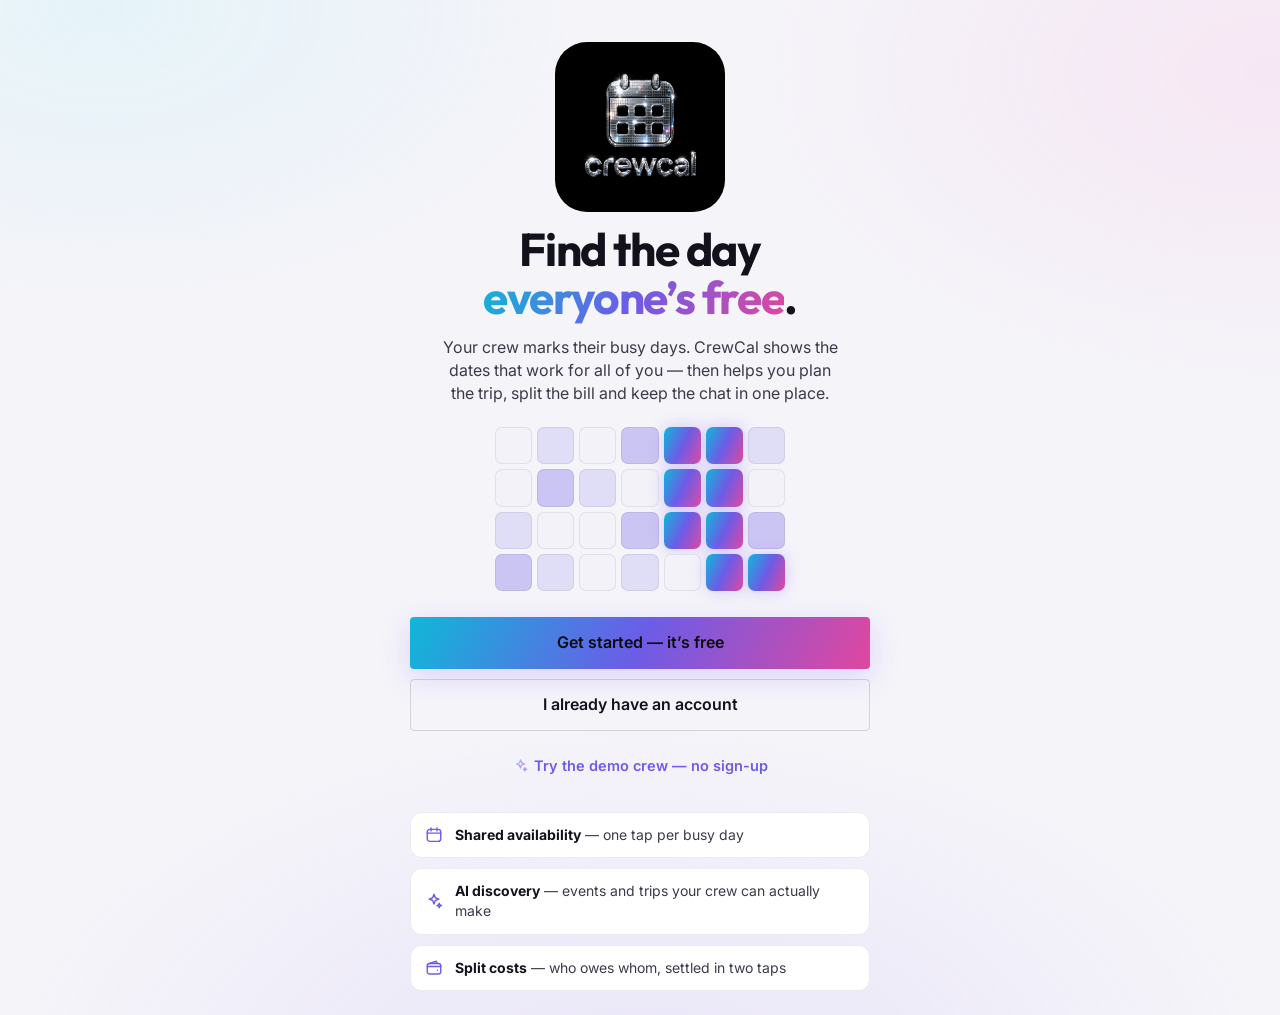
==== commit cca3b4f5: "CrewCal v2: rebuilt on secure schema with full redesign v1 (single index.html on the open key/value " ====
--- a/index.html
+++ b/index.html
@@ -1,4298 +1,37 @@
 <!DOCTYPE html>
 <html lang="en">
 <head>
-<meta charset="UTF-8">
-<meta name="viewport" content="width=device-width, initial-scale=1.0, maximum-scale=1.0, viewport-fit=cover">
-<title>CrewCal</title>
-
-<!-- PWA manifest -->
+<meta charset="utf-8">
+<meta name="viewport" content="width=device-width, initial-scale=1, viewport-fit=cover">
+<title>CrewCal — find the day everyone’s free</title>
+<meta name="description" content="Your crew marks their busy days. CrewCal shows the dates that work for everyone — then helps you plan the trip, split the bill and chat in one place.">
+<meta name="theme-color" content="#07070b">
+<meta property="og:title" content="CrewCal — find the day everyone’s free">
+<meta property="og:description" content="Shared availability, AI trip ideas and bill splitting for your group of friends.">
+<meta property="og:image" content="img/og.png">
+<meta property="og:type" content="website">
+<meta name="twitter:card" content="summary_large_image">
 <link rel="manifest" href="manifest.json">
-
-<!-- iOS PWA -->
+<link rel="icon" type="image/png" sizes="192x192" href="img/icon-192.png">
+<link rel="apple-touch-icon" href="img/icon-192.png">
 <meta name="apple-mobile-web-app-capable" content="yes">
 <meta name="mobile-web-app-capable" content="yes">
-<meta name="apple-mobile-web-app-status-bar-style" content="default">
+<meta name="apple-mobile-web-app-status-bar-style" content="black-translucent">
 <meta name="apple-mobile-web-app-title" content="CrewCal">
-<link rel="apple-touch-icon" href="icon-192.png">
-<link rel="apple-touch-icon" sizes="152x152" href="icon-192.png">
-<link rel="apple-touch-icon" sizes="180x180" href="icon-192.png">
-<link rel="apple-touch-icon" sizes="167x167" href="icon-192.png">
-
-<!-- Android / theme -->
-<meta name="theme-color" content="#ffffff">
-<meta name="mobile-web-app-capable" content="yes">
-
-<!-- Favicon -->
-<link rel="icon" type="image/png" sizes="192x192" href="icon-192.png">
-<link rel="icon" type="image/png" sizes="512x512" href="icon-512.png">
-
-<!-- Description for share/bookmark -->
-<meta name="description" content="Plan events with your squad. See who's free — synced live.">
-<meta name="application-name" content="CrewCal">
 <link rel="preconnect" href="https://fonts.googleapis.com">
 <link rel="preconnect" href="https://fonts.gstatic.com" crossorigin>
-<link href="https://fonts.googleapis.com/css2?family=DM+Sans:ital,opsz,wght@0,9..40,300;0,9..40,400;0,9..40,500;0,9..40,600;0,9..40,700;1,9..40,400&family=DM+Mono:wght@400;500&display=swap" rel="stylesheet">
-<style>
-*{box-sizing:border-box;margin:0;padding:0;-webkit-tap-highlight-color:transparent;}
-html,body,#app{height:100%;font-family:'DM Sans',system-ui,sans-serif;background:#f4f2ef;color:#1a1a1a;}
-:root{
-  --a:#5b4cf5;--a2:#4338ca;--abg:#eeecff;--at:#2d27a0;
-  --g:#16a34a;--gbg:#f0fdf4;--gl:#86efac;
-  --r:#dc2626;--rbg:#fef2f2;--rl:#fecaca;
-  --am:#b45309;--ambg:#fffbeb;--aml:#fde68a;
-  --bd:#e8e5e0;--bd2:#d4d0c8;
-  --s:#ffffff;--s2:#f9f8f6;--s3:#f4f2ef;
-  --mt:#6b6760;--mt2:#b5b1a8;--mt3:#e0ddd7;
-  --radius:14px;--radius-sm:9px;
-  --shadow:0 1px 3px rgba(0,0,0,.06),0 4px 12px rgba(0,0,0,.05);
-  --shadow-lg:0 8px 32px rgba(0,0,0,.12),0 2px 8px rgba(0,0,0,.06);
-}
-.shell{display:flex;flex-direction:column;height:100vh;overflow:hidden;max-width:100vw;}
-
-/* TOPBAR */
-.topbar{height:56px;background:var(--s);border-bottom:1.5px solid var(--bd);display:flex;align-items:center;justify-content:space-between;padding:0 16px;flex-shrink:0;}
-.logo{font-size:18px;font-weight:800;letter-spacing:-.5px;color:#1a1a1a;display:flex;align-items:center;gap:8px;flex-shrink:0;}
-.logo-mark{width:29px;height:29px;border-radius:9px;flex-shrink:0;display:block;object-fit:cover;background:#0a0a10;box-shadow:0 2px 7px rgba(0,0,0,.3);}
-.logo span{color:var(--a);}
-.tr{display:flex;align-items:center;gap:10px;}
-.sync-dot{width:7px;height:7px;border-radius:50%;background:var(--mt2);flex-shrink:0;}
-.sync-dot.ok{background:#22c55e;}.sync-dot.err{background:#ef4444;}
-.sync-dot.busy{background:#f59e0b;animation:pu 1s infinite;}
-@keyframes pu{0%,100%{opacity:1}50%{opacity:.3}}
-.code-pill{display:flex;align-items:center;gap:5px;background:var(--s2);border:1.5px solid var(--bd);border-radius:20px;padding:5px 12px;cursor:pointer;transition:border-color .15s;}
-.code-pill:hover{border-color:var(--a);}
-.cl{font-size:9px;color:var(--mt2);text-transform:uppercase;letter-spacing:.8px;font-weight:500;}
-.cv{font-size:12px;font-weight:700;letter-spacing:3px;color:var(--am);font-family:'DM Mono',monospace;}
-.cc{font-size:10px;color:var(--mt2);}
-.gbadge{display:flex;align-items:center;gap:6px;background:var(--s2);border:1.5px solid var(--bd);border-radius:20px;padding:4px 12px;font-size:11px;font-weight:500;color:var(--mt);cursor:pointer;max-width:150px;overflow:hidden;transition:border-color .15s;}
-.gbadge:hover{border-color:var(--a);}
-.gbadge span:first-of-type{white-space:nowrap;overflow:hidden;text-overflow:ellipsis;}
-.ldot{width:6px;height:6px;border-radius:50%;background:#22c55e;flex-shrink:0;}
-.uav{width:30px;height:30px;border-radius:50%;display:flex;align-items:center;justify-content:center;font-size:12px;font-weight:700;cursor:pointer;flex-shrink:0;position:relative;border:2px solid var(--bd);}
-.badge-dot{position:absolute;top:-2px;right:-2px;width:10px;height:10px;border-radius:50%;background:#ef4444;border:2px solid var(--s);}
-.admin-badge{display:inline-flex;align-items:center;justify-content:center;width:16px;height:16px;border-radius:50%;background:var(--a);color:#fff;font-size:9px;font-weight:700;margin-left:4px;flex-shrink:0;}
-
-/* BODY */
-.body{display:flex;flex:1;overflow:hidden;max-width:100vw;}
-.main{flex:1;display:flex;flex-direction:column;overflow:hidden;min-width:0;}
-.sidebar{display:none;width:248px;flex-shrink:0;background:var(--s);border-left:1.5px solid var(--bd);overflow-y:auto;padding:16px;}
-@media(min-width:800px){.sidebar{display:block;}}
-
-/* BOTTOM NAV */
-.bottom-nav{display:flex;background:var(--s);border-top:1.5px solid var(--bd);flex-shrink:0;}
-@media(min-width:600px){.bottom-nav{display:none;}}
-.bnav-item{flex:1;display:flex;flex-direction:column;align-items:center;justify-content:center;padding:8px 4px 10px;cursor:pointer;font-size:10px;font-weight:500;color:var(--mt2);gap:3px;border:none;background:transparent;font-family:inherit;position:relative;transition:color .15s;}
-.bnav-item.on{color:var(--a);}
-.bnav-icon{display:flex;align-items:center;justify-content:center;line-height:1;height:25px;}
-.bnav-badge{position:absolute;top:6px;right:calc(50% - 16px);background:#ef4444;color:#fff;font-size:8px;font-weight:700;border-radius:10px;padding:1px 4px;min-width:14px;text-align:center;}
-
-/* TABS */
-.tabbar{display:none;align-items:center;gap:4px;padding:10px 16px;border-bottom:1.5px solid var(--bd);background:var(--s);flex-shrink:0;}
-@media(min-width:600px){.tabbar{display:flex;}}
-.tab{border:1.5px solid transparent;border-radius:20px;padding:6px 16px;font-size:13px;font-weight:500;cursor:pointer;background:transparent;color:var(--mt);font-family:inherit;position:relative;transition:all .15s;}
-.tab.on{background:var(--a);color:#fff;border-color:var(--a);}
-.tab:not(.on):hover{background:var(--s2);color:#1a1a1a;border-color:var(--bd);}
-.tab-badge{background:#ef4444;color:#fff;font-size:9px;font-weight:700;border-radius:10px;padding:1px 5px;margin-left:4px;vertical-align:middle;}
-
-/* TOOLBAR */
-.toolbar{display:flex;align-items:center;gap:8px;padding:8px 14px;border-bottom:1.5px solid var(--bd);background:var(--s);flex-shrink:0;}
-.nbtn{width:34px;height:34px;border-radius:10px;border:1.5px solid var(--bd);background:var(--s);color:var(--mt);cursor:pointer;font-size:16px;display:flex;align-items:center;justify-content:center;transition:all .15s;font-family:inherit;}
-.nbtn:hover{background:var(--s2);border-color:var(--bd2);}
-.tbtn{font-size:12px;font-weight:500;padding:6px 14px;border-radius:20px;border:1.5px solid var(--bd);background:var(--s);color:#1a1a1a;cursor:pointer;font-family:inherit;transition:all .15s;}
-.tbtn:hover{background:var(--s2);}
-.nlbl{font-size:15px;font-weight:600;color:#1a1a1a;flex:1;letter-spacing:-.3px;}
-
-/* VIEW DROPDOWN */
-.vdw{position:relative;}
-.vdbtn{display:flex;align-items:center;gap:5px;border:1.5px solid var(--bd);border-radius:20px;padding:6px 14px;font-size:12px;font-weight:500;cursor:pointer;background:var(--s);color:#1a1a1a;font-family:inherit;transition:all .15s;}
-.vdbtn.op{border-color:var(--a);color:var(--a);}
-.vdmenu{position:absolute;top:calc(100% + 6px);right:0;background:var(--s);border:1.5px solid var(--bd);border-radius:var(--radius);box-shadow:var(--shadow-lg);z-index:300;min-width:210px;overflow:hidden;}
-.vdsec{padding:4px 0;}.vdsec+.vdsec{border-top:1px solid var(--mt3);}
-.vdsl{font-size:10px;font-weight:600;color:var(--mt2);text-transform:uppercase;letter-spacing:.8px;padding:6px 14px 3px;}
-.vdi{display:flex;align-items:center;gap:10px;padding:10px 14px;cursor:pointer;font-size:13px;color:#1a1a1a;transition:background .1s;}
-.vdi:hover,.vdi:active{background:var(--s2);}
-.vdi.ac{background:var(--abg);color:var(--at);}
-.vdck{font-size:12px;color:var(--a);width:14px;text-align:center;}
-.mpi{padding:12px 14px;}
-.mpyr{display:flex;align-items:center;justify-content:space-between;margin-bottom:10px;}
-.mpyrl{font-size:13px;font-weight:600;}
-.mpyrb{width:26px;height:26px;border-radius:8px;border:1.5px solid var(--bd);background:var(--s2);color:var(--mt);cursor:pointer;font-size:15px;display:flex;align-items:center;justify-content:center;font-family:inherit;}
-.mpgrid{display:grid;grid-template-columns:repeat(4,1fr);gap:6px;margin-bottom:10px;}
-.mpm{border:1.5px solid var(--bd);border-radius:10px;padding:8px 3px;font-size:11px;cursor:pointer;background:var(--s2);color:var(--mt);display:flex;align-items:center;justify-content:center;gap:4px;transition:all .15s;font-weight:500;}
-.mpm.on{border-color:var(--a);background:var(--abg);color:var(--at);}
-.mpck{width:11px;height:11px;border-radius:3px;border:1.5px solid currentColor;display:flex;align-items:center;justify-content:center;font-size:7px;flex-shrink:0;}
-.mpps{display:grid;grid-template-columns:repeat(4,1fr);gap:4px;margin-bottom:7px;}
-.mppsb{border:1.5px solid var(--bd);border-radius:8px;padding:5px 3px;font-size:10px;cursor:pointer;background:var(--s);color:#555;font-family:inherit;text-align:center;font-weight:500;transition:all .15s;}
-.mppsb:hover{background:var(--s2);}
-.mpapply{width:100%;border:none;border-radius:10px;padding:9px;font-size:12px;font-weight:600;cursor:pointer;background:var(--a);color:#fff;font-family:inherit;}
-
-/* CALENDAR */
-.calscroll{flex:1;overflow-y:auto;-webkit-overflow-scrolling:touch;scroll-behavior:smooth;}
-.dayhdrs{display:grid;grid-template-columns:repeat(7,1fr);background:var(--s);flex-shrink:0;position:sticky;top:0;z-index:10;padding:0;border-bottom:1px solid var(--mt3);}
-.dayhdr{text-align:center;font-size:10px;font-weight:600;color:var(--mt2);padding:8px 0 6px;text-transform:uppercase;letter-spacing:.8px;}
-
-/* Month grid — Apple Calendar style: seamless, borders via cell borders */
-.mongrid{display:grid;grid-template-columns:repeat(7,1fr);gap:0;padding:0;}
-
-.mc{
-  padding:6px 7px 5px;
-  cursor:pointer;
-  min-height:88px;
-  display:flex;
-  flex-direction:column;
-  background:var(--s);
-  position:relative;
-  transition:background .12s;
-  border-right:1px solid var(--mt3);
-  border-bottom:1px solid var(--mt3);
-}
-.mc:nth-child(7n){border-right:none;}
-.mongrid{overflow:hidden;}
-@media(min-width:600px){.mc{min-height:104px;padding:8px 9px 6px;}}
-.mc:hover{background:#faf9f7;}
-.mc.other-month{background:var(--s);}
-.mc.other-month .dn{color:var(--mt3);}
-.mc.mc-empty{background:var(--s2);border-color:var(--mt3);cursor:default;pointer-events:none;}
-.mc.busy{background:var(--s);}
-.mc.today{background:var(--s);}
-
-/* Day number — large, typographic */
-.dnrow{display:flex;align-items:center;justify-content:space-between;margin-bottom:4px;}
-.dn{
-  font-size:13px;
-  font-weight:500;
-  color:var(--mt);
-  width:26px;
-  height:26px;
-  display:flex;
-  align-items:center;
-  justify-content:center;
-  border-radius:50%;
-  line-height:1;
-  flex-shrink:0;
-}
-@media(min-width:600px){.dn{font-size:14px;width:28px;height:28px;}}
-.mc.today .dn{background:var(--a);color:#fff;font-weight:700;}
-.mc.busy .dn{color:var(--r);}
-.mc.today.busy .dn{background:var(--r);color:#fff;}
-
-/* Busy label — tiny, right-aligned */
-.dspill{font-size:8px;font-weight:500;color:var(--r);opacity:.7;letter-spacing:.2px;}
-
-/* Squad member dots — refined row */
-.sqdots{display:flex;gap:3px;margin-bottom:3px;flex-wrap:wrap;}
-.sqdot{width:5px;height:5px;border-radius:50%;flex-shrink:0;opacity:.85;}
-
-/* Event pills — full width bars, no border radius on left, colored accent */
-.epill{
-  font-size:9px;
-  padding:2px 6px;
-  border-radius:3px;
-  margin-top:1px;
-  white-space:nowrap;
-  overflow:hidden;
-  text-overflow:ellipsis;
-  cursor:pointer;
-  font-weight:600;
-  letter-spacing:.1px;
-  border:none;
-  border-left:2px solid;
-  display:block;
-}
-.epill.suggested{
-  border:1.5px dashed;
-  border-left:2px solid;
-  background:transparent !important;
-  opacity:.85;
-}
-@media(min-width:600px){.epill{font-size:10px;padding:2px 7px;}}
-
-/* Day note — clean muted line */
-.day-note-pill{
-  font-size:9px;
-  padding:1px 4px;
-  margin-top:2px;
-  background:transparent;
-  border:none;
-  color:var(--mt2);
-  white-space:nowrap;
-  overflow:hidden;
-  text-overflow:ellipsis;
-  cursor:pointer;
-  font-weight:400;
-  line-height:1.4;
-  display:block;
-}
-
-/* Busy count chip */
-.bchip{font-size:8px;color:var(--r);margin-top:auto;padding-top:3px;font-weight:500;opacity:.8;}
-
-/* Month label */
-.monthlabel-row{
-  display:flex;align-items:baseline;gap:8px;
-  padding:22px 4px 8px;
-  background:var(--s);
-  border-bottom:1px solid var(--mt3);
-}
-.monthlabel-month{font-size:22px;font-weight:700;color:#1a1a1a;letter-spacing:-.5px;}
-.monthlabel-year{font-size:14px;font-weight:400;color:var(--mt2);}
-
-/* Tooltip */
-.ctip{position:fixed;background:var(--s);border:1px solid var(--bd);border-radius:12px;padding:12px 14px;z-index:999;pointer-events:none;white-space:nowrap;box-shadow:0 8px 32px rgba(0,0,0,.12);font-size:12px;min-width:160px;}
-.ctip-row{display:flex;align-items:center;gap:9px;margin-bottom:5px;}
-.ctip-row:last-child{margin-bottom:0;}
-.ctip-dot{width:7px;height:7px;border-radius:50%;flex-shrink:0;}
-
-/* Toolbar refinements */
-.toolbar{display:flex;align-items:center;gap:6px;padding:8px 12px;border-bottom:1px solid var(--bd);background:var(--s);flex-shrink:0;}
-.nbtn{width:32px;height:32px;border-radius:8px;border:1px solid var(--bd);background:transparent;color:var(--mt);cursor:pointer;font-size:15px;display:flex;align-items:center;justify-content:center;transition:all .12s;font-family:inherit;}
-.nbtn:hover{background:var(--s2);color:#1a1a1a;}
-.tbtn{font-size:12px;font-weight:500;padding:5px 12px;border-radius:6px;border:1px solid var(--bd);background:transparent;color:var(--mt);cursor:pointer;font-family:inherit;transition:all .12s;}
-.tbtn:hover{background:var(--s2);color:#1a1a1a;}
-.nlbl{font-size:15px;font-weight:600;color:#1a1a1a;flex:1;letter-spacing:-.4px;}
-
-/* CONTEXT MENU */
-.daymenu{position:fixed;background:var(--s);border:1.5px solid var(--bd);border-radius:var(--radius);box-shadow:var(--shadow-lg);z-index:1000;min-width:200px;overflow:hidden;padding:5px 0;}
-.daymenu-header{padding:7px 14px 5px;font-size:10px;font-weight:600;color:var(--mt2);text-transform:uppercase;letter-spacing:.8px;border-bottom:1px solid var(--mt3);margin-bottom:3px;}
-.daymenu-item{display:flex;align-items:center;gap:10px;padding:10px 14px;cursor:pointer;font-size:13px;font-weight:500;color:#1a1a1a;transition:background .1s;}
-.daymenu-item:hover,.daymenu-item:active{background:var(--s2);}
-.daymenu-item .dmi-icon{font-size:16px;width:22px;text-align:center;}
-.daymenu-sep{height:1px;background:var(--mt3);margin:4px 0;}
-
-/* EVENTS */
-.evlayout{display:flex;flex:1;overflow:hidden;min-height:0;}
-.evpanel{width:210px;flex-shrink:0;border-right:1.5px solid var(--bd);padding:14px;overflow-y:auto;background:var(--s2);display:none;}
-@media(min-width:700px){.evpanel{display:block;}}
-.evlist{flex:1;overflow-y:auto;padding:14px;-webkit-overflow-scrolling:touch;}
-.evcard{border:1.5px solid var(--bd);border-radius:var(--radius);overflow:hidden;margin-bottom:10px;background:var(--s);box-shadow:var(--shadow);transition:box-shadow .15s;}
-.evcard:hover{box-shadow:0 4px 16px rgba(0,0,0,.1);}
-.evcard.past{opacity:.45;background:var(--s2);box-shadow:none;}
-.evcard.manual-ev{border-left:3px solid var(--a);}
-.evhead{padding:12px 14px 10px;}
-.evfoot{padding:8px 14px;border-top:1.5px solid var(--mt3);display:flex;align-items:center;justify-content:space-between;flex-wrap:wrap;gap:6px;background:var(--s2);}
-.bdg{font-size:9px;font-weight:600;padding:3px 9px;border-radius:20px;border:1.5px solid;letter-spacing:.2px;}
-.bdg-past{background:#f0f0f0;color:#aaa;border-color:var(--mt3);}
-.bdg-soon{background:var(--ambg);color:var(--am);border-color:var(--aml);}
-.bdg-on{background:var(--gbg);color:var(--g);border-color:var(--gl);}
-.bdg-manual{background:var(--abg);color:var(--at);border-color:#c4beff;}
-.addbtn{border:1.5px solid var(--bd);border-radius:20px;padding:5px 13px;font-size:11px;font-weight:600;cursor:pointer;background:var(--s);color:var(--mt);font-family:inherit;transition:all .15s;}
-.addbtn:hover{border-color:var(--bd2);background:var(--s2);}
-.addbtn.on{background:var(--gbg);border-color:var(--gl);color:var(--g);}
-
-/* SEARCH CARD */
-.search-card{background:var(--s);border:1.5px solid var(--a);border-radius:var(--radius);padding:16px;margin-bottom:14px;box-shadow:0 0 0 4px var(--abg);}
-.search-title{font-size:15px;font-weight:700;color:var(--at);margin-bottom:2px;}
-.search-sub{font-size:11px;color:var(--mt);margin-bottom:10px;}
-.search-btn{border:none;border-radius:10px;padding:11px 18px;font-size:13px;font-weight:600;cursor:pointer;background:var(--a);color:#fff;font-family:inherit;width:100%;margin-top:8px;transition:background .15s,opacity .15s;}
-.search-btn:hover{background:var(--a2);}
-.search-btn:disabled{opacity:.6;}
-.err-box{background:var(--rbg);border:1.5px solid #fca5a5;border-radius:10px;padding:9px 11px;font-size:11px;color:var(--r);margin-top:8px;}
-
-/* MOBILE FILTER */
-.mob-filter{display:flex;gap:6px;overflow-x:auto;padding:10px 14px;background:var(--s);border-bottom:1.5px solid var(--bd);flex-shrink:0;-webkit-overflow-scrolling:touch;}
-@media(min-width:700px){.mob-filter{display:none;}}
-.mob-filter::-webkit-scrollbar{display:none;}
-.mob-chip{border:1.5px solid var(--bd);border-radius:20px;padding:5px 13px;font-size:11px;font-weight:500;cursor:pointer;background:var(--s);color:var(--mt);white-space:nowrap;font-family:inherit;flex-shrink:0;transition:all .15s;}
-.mob-chip.on{border-color:var(--a);background:var(--abg);color:var(--at);}
-
-/* FILTERS */
-.fi{border:1.5px solid var(--bd);border-radius:10px;padding:8px 10px;font-size:12px;cursor:pointer;background:var(--s);color:var(--mt);display:flex;align-items:center;gap:6px;margin-bottom:5px;font-weight:500;transition:all .15s;}
-.fi:hover{border-color:var(--bd2);}
-.fi.on{border-color:var(--a);background:var(--abg);color:var(--at);}
-.fick{width:13px;height:13px;border-radius:4px;border:1.5px solid currentColor;display:flex;align-items:center;justify-content:center;font-size:8px;flex-shrink:0;}
-.mfgrid{display:grid;grid-template-columns:repeat(3,1fr);gap:5px;margin-bottom:8px;}
-.mfi{border:1.5px solid var(--bd);border-radius:9px;padding:7px 3px;font-size:10px;cursor:pointer;background:var(--s);color:var(--mt);display:flex;align-items:center;justify-content:center;gap:3px;font-weight:500;transition:all .15s;}
-.mfi.on{border-color:var(--a);background:var(--abg);color:var(--at);}
-.mfck{width:10px;height:10px;border-radius:3px;border:1.5px solid currentColor;display:flex;align-items:center;justify-content:center;font-size:7px;flex-shrink:0;}
-.qbtns{display:flex;gap:5px;margin-bottom:10px;}
-.qbtn{flex:1;border:1.5px solid var(--bd);border-radius:8px;padding:5px;font-size:10px;font-weight:500;cursor:pointer;background:var(--s);color:#555;font-family:inherit;text-align:center;transition:all .15s;}
-.qbtn:hover{background:var(--s2);}
-.yrow{display:flex;gap:5px;margin-bottom:10px;}
-.ybtn{flex:1;border:1.5px solid var(--bd);border-radius:9px;padding:7px;font-size:11px;cursor:pointer;background:var(--s);color:var(--mt);font-family:inherit;text-align:center;font-weight:600;transition:all .15s;}
-.ybtn.on{border-color:var(--a);background:var(--abg);color:var(--at);}
-.slbl{font-size:10px;font-weight:600;text-transform:uppercase;letter-spacing:.8px;color:var(--mt2);display:block;margin-bottom:8px;}
-
-/* FORMS */
-.mef{background:var(--s);border:1.5px solid var(--a);border-radius:var(--radius);padding:16px;margin-bottom:14px;}
-.mef-title{font-size:14px;font-weight:700;margin-bottom:14px;color:var(--at);}
-.mef-row{display:flex;gap:8px;margin-bottom:10px;flex-wrap:wrap;}
-.mef-inp{flex:1;min-width:120px;border:1.5px solid var(--bd);border-radius:10px;padding:10px 12px;font-size:13px;font-family:inherit;outline:none;background:var(--s);color:#1a1a1a;transition:border-color .15s;}
-.mef-inp:focus{border-color:var(--a);}
-.mef-sel{border:1.5px solid var(--bd);border-radius:10px;padding:10px 12px;font-size:13px;font-family:inherit;outline:none;background:var(--s);color:#1a1a1a;cursor:pointer;}
-.mef-color-row{display:flex;gap:9px;margin-bottom:10px;flex-wrap:wrap;}
-.color-swatch{width:28px;height:28px;border-radius:50%;cursor:pointer;border:3px solid transparent;transition:transform .15s;}
-.color-swatch.on{border-color:#1a1a1a;transform:scale(1.1);}
-.mef-actions{display:flex;gap:8px;}
-.mef-save{border:none;border-radius:10px;padding:10px 20px;font-size:13px;font-weight:600;cursor:pointer;background:var(--a);color:#fff;font-family:inherit;transition:background .15s;}
-.mef-save:hover{background:var(--a2);}
-.mef-cancel{border:1.5px solid var(--bd);border-radius:10px;padding:10px 16px;font-size:13px;cursor:pointer;background:var(--s);color:var(--mt);font-family:inherit;transition:all .15s;}
-.mef-cancel:hover{background:var(--s2);}
-
-/* EXPENSE */
-.exp-card{border:1.5px solid var(--aml);background:var(--ambg);border-radius:var(--radius);padding:14px;margin-bottom:8px;}
-.exp-card-header{display:flex;align-items:center;justify-content:space-between;margin-bottom:10px;}
-.exp-title{font-size:13px;font-weight:700;color:var(--am);}
-.exp-total{font-size:18px;font-weight:700;color:var(--am);}
-.exp-row{display:flex;align-items:center;justify-content:space-between;padding:6px 0;border-bottom:1px solid #fde68a;font-size:12px;}
-.exp-row:last-child{border-bottom:none;}
-.exp-you{font-weight:700;color:var(--r);}
-.exp-settled{font-weight:700;color:var(--g);}
-.exp-splitw-btn{display:flex;align-items:center;justify-content:center;gap:7px;border:1.5px solid #1ec8a0;border-radius:10px;padding:9px;font-size:12px;font-weight:600;cursor:pointer;background:#f0fdf9;color:#0f7a61;text-decoration:none;margin-top:10px;transition:background .15s;}
-.exp-splitw-btn:hover{background:#dcfdf4;}
-
-/* SIDEBAR */
-.sbtitle{font-size:10px;font-weight:600;text-transform:uppercase;letter-spacing:1px;color:var(--mt2);margin-bottom:10px;}
-.brief-card{background:linear-gradient(135deg,var(--abg) 0%,var(--s) 100%);border:1.5px solid var(--a);border-radius:14px;padding:14px 15px;margin-bottom:16px;}
-.brief-title{font-size:11px;font-weight:700;text-transform:uppercase;letter-spacing:1px;color:var(--a);margin-bottom:10px;display:flex;align-items:center;gap:6px;}
-.brief-item{display:flex;gap:8px;margin-bottom:8px;align-items:flex-start;}
-.brief-item:last-child{margin-bottom:0;}
-.brief-icon{font-size:14px;flex-shrink:0;margin-top:1px;}
-.brief-text{font-size:11px;color:#1a1a1a;line-height:1.5;flex:1;}
-.brief-text strong{font-weight:700;}
-.brief-text .dim{color:var(--mt);}
-.brief-divider{height:1px;background:var(--a);opacity:.12;margin:8px 0;}
-.brief-window{display:flex;align-items:center;justify-content:space-between;padding:6px 10px;background:var(--s);border-radius:8px;margin-top:4px;border:1px solid var(--bd);}
-.brief-window-date{font-size:11px;font-weight:600;color:#1a1a1a;}
-.brief-window-tag{font-size:9px;font-weight:700;text-transform:uppercase;letter-spacing:.5px;padding:2px 7px;border-radius:20px;}
-.stgrid{display:grid;grid-template-columns:1fr 1fr;gap:7px;margin-bottom:16px;}
-.stcell{background:var(--s2);border-radius:var(--radius-sm);padding:10px 12px;border:1.5px solid var(--bd);}
-.stval{font-size:22px;font-weight:700;line-height:1;margin-bottom:3px;letter-spacing:-.5px;}
-.stlbl{font-size:10px;color:var(--mt);font-weight:500;}
-.brow{display:flex;justify-content:space-between;align-items:center;padding:7px 0;border-bottom:1px solid var(--mt3);}
-.pecard{background:var(--s2);border:1.5px solid var(--bd);border-radius:var(--radius-sm);padding:10px 12px;margin-bottom:6px;cursor:pointer;transition:all .15s;}
-.pecard:hover{border-color:var(--bd2);box-shadow:var(--shadow);}
-.pecard.past{opacity:.4;background:var(--s3);border-color:var(--bd);}
-
-/* MEMBERS */
-.memlayout{padding:16px;max-width:580px;}
-.memcard{background:var(--s);border:1.5px solid var(--bd);border-radius:var(--radius);padding:16px;margin-bottom:12px;box-shadow:var(--shadow);}
-.memrow{display:flex;align-items:center;gap:12px;padding:9px 0;border-bottom:1px solid var(--mt3);}
-.memrow:last-child{border-bottom:none;}
-.memav{width:36px;height:36px;border-radius:50%;display:flex;align-items:center;justify-content:center;font-size:14px;font-weight:700;flex-shrink:0;border:none;color:#fff;}
-.pending-card{background:#fff8f0;border:1.5px solid var(--aml);border-radius:var(--radius);padding:14px;margin-bottom:10px;}
-.pending-title{font-size:11px;font-weight:700;color:var(--am);text-transform:uppercase;letter-spacing:.8px;margin-bottom:10px;}
-.pending-row{display:flex;align-items:center;gap:10px;padding:7px 0;border-bottom:1px solid var(--aml);}
-.pending-row:last-child{border-bottom:none;}
-.approve-btn{border:none;border-radius:8px;padding:6px 14px;font-size:11px;font-weight:700;cursor:pointer;background:var(--g);color:#fff;font-family:inherit;transition:opacity .15s;}
-.approve-btn:hover{opacity:.85;}
-.reject-btn{border:1.5px solid #fca5a5;border-radius:8px;padding:6px 12px;font-size:11px;font-weight:700;cursor:pointer;background:var(--s);color:var(--r);font-family:inherit;}
-.remove-btn{border:1.5px solid #fca5a5;border-radius:8px;padding:4px 10px;font-size:10px;cursor:pointer;background:var(--s);color:var(--r);font-family:inherit;}
-
-/* MODAL */
-.movl{position:fixed;inset:0;background:rgba(0,0,0,.4);display:flex;align-items:flex-end;justify-content:center;z-index:500;padding:0;}
-@media(min-width:500px){.movl{align-items:center;padding:20px;}}
-.mbox{background:var(--s);border-radius:20px 20px 0 0;padding:22px;width:100%;max-width:420px;box-shadow:0 -12px 40px rgba(0,0,0,.15);max-height:90vh;overflow-y:auto;}
-@media(min-width:500px){.mbox{border-radius:var(--radius);box-shadow:var(--shadow-lg);}}
-.mbtns{display:flex;gap:8px;margin-top:16px;flex-wrap:wrap;}
-.mbtn{flex:1;border-radius:10px;padding:12px;font-size:13px;font-weight:600;cursor:pointer;font-family:inherit;text-align:center;border:1.5px solid var(--bd);background:var(--s);color:var(--mt);text-decoration:none;display:flex;align-items:center;justify-content:center;min-width:80px;transition:all .15s;}
-.mbtn:hover{background:var(--s2);}
-.mbtn.on{background:var(--gbg);border-color:var(--gl);color:var(--g);}
-.mbtn.ticket{border:none;color:#fff;}
-.mbtn.del{border-color:#fca5a5;color:var(--r);}
-
-/* TRIP PLANNER */
-.trip-movl{position:fixed;inset:0;background:rgba(0,0,0,.45);display:flex;align-items:flex-end;justify-content:center;z-index:600;padding:0;}
-@media(min-width:500px){.trip-movl{align-items:center;padding:20px;}}
-.trip-box{background:var(--s);border-radius:20px 20px 0 0;width:100%;max-width:500px;max-height:92vh;overflow-y:auto;}
-@media(min-width:500px){.trip-box{border-radius:var(--radius);box-shadow:var(--shadow-lg);}}
-.trip-header{padding:20px 20px 14px;background:var(--a);color:#fff;border-radius:20px 20px 0 0;}
-@media(min-width:500px){.trip-header{border-radius:var(--radius) var(--radius) 0 0;}}
-.trip-header-title{font-size:17px;font-weight:700;margin-bottom:3px;letter-spacing:-.3px;}
-.trip-header-sub{font-size:12px;opacity:.8;}
-.trip-body{padding:18px;}
-.trip-ai-summary{background:var(--s2);border:1.5px solid var(--bd);border-radius:var(--radius-sm);padding:13px 15px;margin-bottom:14px;font-size:12px;line-height:1.75;color:var(--mt);}
-.trip-ai-summary.loading{display:flex;align-items:center;gap:9px;color:var(--mt2);}
-.trip-budget{background:var(--ambg);border:1.5px solid var(--aml);border-radius:var(--radius-sm);padding:13px 15px;margin-bottom:14px;}
-.trip-budget-title{font-size:10px;font-weight:700;text-transform:uppercase;letter-spacing:.7px;color:var(--am);margin-bottom:9px;}
-.trip-budget-row{display:flex;justify-content:space-between;align-items:center;padding:5px 0;border-bottom:1px solid var(--aml);font-size:12px;}
-.trip-budget-row:last-child{border-bottom:none;font-weight:700;font-size:13px;color:var(--am);}
-.trip-budget-lbl{color:var(--mt);}
-.trip-budget-val{font-weight:600;color:#1a1a1a;}
-.trip-inputs{display:grid;grid-template-columns:1fr 1fr;gap:10px;margin-bottom:14px;}
-@media(max-width:400px){.trip-inputs{grid-template-columns:1fr;}}
-.trip-inp-group{display:flex;flex-direction:column;gap:5px;}
-.trip-inp-lbl{font-size:10px;font-weight:600;color:var(--mt2);text-transform:uppercase;letter-spacing:.6px;}
-.trip-inp{border:1.5px solid var(--bd);border-radius:10px;padding:10px 12px;font-size:13px;font-family:inherit;outline:none;background:var(--s2);color:#1a1a1a;width:100%;transition:border-color .15s;}
-.trip-inp:focus{border-color:var(--a);background:var(--s);}
-.trip-radius-row{display:flex;align-items:center;gap:9px;margin-bottom:14px;}
-.trip-radius-lbl{font-size:11px;color:var(--mt);white-space:nowrap;font-weight:500;}
-.trip-radius-val{font-size:11px;font-weight:700;color:var(--at);min-width:52px;}
-.trip-section{margin-bottom:14px;}
-.trip-section-title{font-size:10px;font-weight:700;text-transform:uppercase;letter-spacing:.8px;color:var(--mt2);margin-bottom:9px;}
-.trip-cards{display:flex;flex-direction:column;gap:8px;}
-.trip-card{border:1.5px solid var(--bd);border-radius:var(--radius-sm);overflow:hidden;background:var(--s);transition:box-shadow .15s;}
-.trip-card:hover{box-shadow:var(--shadow);}
-.trip-card-head{padding:11px 13px 9px;display:flex;align-items:center;gap:11px;}
-.trip-card-logo{width:38px;height:38px;border-radius:10px;display:flex;align-items:center;justify-content:center;font-size:19px;flex-shrink:0;}
-.trip-card-info{flex:1;min-width:0;}
-.trip-card-name{font-size:13px;font-weight:600;color:#1a1a1a;margin-bottom:2px;}
-.trip-card-desc{font-size:11px;color:var(--mt);}
-.trip-card-foot{padding:9px 13px;border-top:1px solid var(--mt3);display:flex;align-items:center;justify-content:flex-end;background:var(--s2);}
-.trip-link{display:inline-flex;align-items:center;gap:5px;border:none;border-radius:8px;padding:7px 16px;font-size:12px;font-weight:600;cursor:pointer;color:#fff;text-decoration:none;font-family:inherit;transition:opacity .15s;}
-.trip-link:hover{opacity:.88;}
-.trip-close{width:100%;border:1.5px solid var(--bd);border-radius:10px;padding:11px;font-size:13px;cursor:pointer;background:var(--s);color:var(--mt);font-family:inherit;margin-top:6px;font-weight:500;transition:all .15s;}
-.trip-close:hover{background:var(--s2);}
-
-/* PREMIUM */
-.premium-badge{display:inline-flex;align-items:center;gap:4px;background:linear-gradient(135deg,#f59e0b,#f97316);color:#fff;font-size:10px;font-weight:700;padding:3px 9px;border-radius:20px;letter-spacing:.2px;}
-.lock-badge{display:inline-flex;align-items:center;gap:4px;background:var(--s2);color:var(--mt);font-size:10px;font-weight:600;padding:3px 9px;border-radius:20px;border:1.5px solid var(--bd);}
-.paywall-overlay{position:fixed;inset:0;background:rgba(0,0,0,.45);display:flex;align-items:flex-end;justify-content:center;z-index:700;padding:0;}
-@media(min-width:500px){.paywall-overlay{align-items:center;padding:20px;}}
-.paywall-box{background:var(--s);border-radius:20px 20px 0 0;width:100%;max-width:420px;padding:28px 22px;box-shadow:0 -12px 40px rgba(0,0,0,.2);}
-@media(min-width:500px){.paywall-box{border-radius:var(--radius);box-shadow:var(--shadow-lg);}}
-.paywall-icon{font-size:38px;margin-bottom:12px;text-align:center;}
-.paywall-title{font-size:19px;font-weight:700;text-align:center;margin-bottom:6px;letter-spacing:-.4px;}
-.paywall-sub{font-size:13px;color:var(--mt);text-align:center;line-height:1.6;margin-bottom:20px;}
-.plan-card{border:1.5px solid var(--bd);border-radius:var(--radius-sm);padding:14px;margin-bottom:10px;cursor:pointer;transition:all .15s;}
-.plan-card:hover{border-color:var(--a);}
-.plan-card.selected{border:2px solid var(--a);background:var(--abg);}
-.plan-card-row{display:flex;align-items:center;justify-content:space-between;}
-.plan-name{font-size:14px;font-weight:700;color:#1a1a1a;}
-.plan-price{font-size:15px;font-weight:700;color:var(--a);}
-.plan-desc{font-size:11px;color:var(--mt);margin-top:4px;}
-.plan-save{font-size:10px;background:var(--gbg);color:var(--g);border:1.5px solid var(--gl);padding:2px 8px;border-radius:20px;font-weight:700;}
-.upgrade-btn{width:100%;border:none;border-radius:12px;padding:15px;font-size:15px;font-weight:700;cursor:pointer;background:var(--a);color:#fff;font-family:inherit;margin-top:6px;letter-spacing:-.2px;transition:background .15s;}
-.upgrade-btn:hover{background:var(--a2);}
-.quota-bar-wrap{display:flex;align-items:center;gap:8px;margin-bottom:6px;}
-.quota-bar{flex:1;height:4px;background:var(--bd);border-radius:2px;overflow:hidden;}
-.quota-fill{height:100%;border-radius:2px;background:var(--a);transition:width .4s;}
-.quota-fill.warn{background:#f59e0b;}
-.quota-fill.full{background:var(--r);}
-
-/* CALENDAR IMPORT */
-.import-box{background:var(--s);border:2px dashed var(--bd2);border-radius:var(--radius);padding:24px;text-align:center;cursor:pointer;margin-bottom:12px;transition:all .2s;}
-.import-box:hover,.import-box.drag{border-color:var(--a);background:var(--abg);}
-.import-step{display:flex;align-items:flex-start;gap:11px;padding:9px 0;border-bottom:1px solid var(--mt3);font-size:12px;color:var(--mt);line-height:1.6;}
-.import-step:last-child{border-bottom:none;}
-.import-step-num{width:22px;height:22px;border-radius:50%;background:var(--a);color:#fff;font-size:10px;font-weight:700;display:flex;align-items:center;justify-content:center;flex-shrink:0;margin-top:1px;}
-
-/* DAY NOTE / EVENT QUICK ADD */
-.day-note-pill{font-size:9px;padding:2px 6px;margin-top:2px;background:transparent;border:none;border-left:2px solid var(--a);color:var(--mt);white-space:nowrap;overflow:hidden;text-overflow:ellipsis;cursor:pointer;font-weight:400;line-height:1.4;display:block;padding-left:5px;}
-.day-sheet-overlay{position:fixed;inset:0;background:rgba(0,0,0,.35);z-index:470;touch-action:none;}
-.day-sheet{position:fixed;bottom:0;left:0;right:0;background:var(--s);border-radius:20px 20px 0 0;padding:0 0 env(safe-area-inset-bottom,0);z-index:471;box-shadow:0 -8px 40px rgba(0,0,0,.15);animation:sheetUp .24s cubic-bezier(.32,.72,0,1);}
-@keyframes sheetUp{from{transform:translateY(100%);}to{transform:translateY(0);}}
-.day-sheet-handle{width:36px;height:4px;border-radius:2px;background:var(--bd);margin:12px auto 0;}
-.day-sheet-header{padding:14px 20px 10px;border-bottom:1px solid var(--mt3);}
-.day-sheet-date{font-size:16px;font-weight:700;color:#1a1a1a;}
-.day-sheet-members{padding:10px 20px;}
-.day-sheet-member{display:flex;align-items:center;gap:10px;padding:8px 0;border-bottom:1px solid var(--mt3);}
-.day-sheet-member:last-child{border-bottom:none;}
-.day-sheet-toggle{margin:12px 20px;display:flex;gap:8px;}
-.day-sheet-busy-btn{flex:1;border:none;border-radius:10px;padding:13px;font-size:14px;font-weight:700;cursor:pointer;font-family:inherit;transition:all .15s;}
-.conflict-nudge{
-  position:fixed;bottom:80px;left:50%;transform:translateX(-50%);
-  background:var(--s);border:1.5px solid var(--bd);border-radius:14px;
-  box-shadow:0 8px 32px rgba(0,0,0,.15);padding:14px 16px;
-  z-index:480;width:calc(100% - 32px);max-width:380px;
-  animation:nudgeIn .22s cubic-bezier(.32,.72,0,1);
-}
-@keyframes nudgeIn{from{opacity:0;transform:translateX(-50%) translateY(16px);}to{opacity:1;transform:translateX(-50%) translateY(0);}}
-.nudge-title{font-size:12px;font-weight:700;color:#1a1a1a;margin-bottom:2px;display:flex;align-items:center;gap:6px;}
-.nudge-sub{font-size:11px;color:var(--mt);margin-bottom:10px;line-height:1.4;}
-.nudge-actions{display:flex;gap:8px;}
-.nudge-free{flex:1;border:none;border-radius:8px;padding:8px;font-size:12px;font-weight:600;cursor:pointer;background:var(--a);color:#fff;font-family:inherit;}
-.nudge-no{flex:1;border:1.5px solid var(--bd);border-radius:8px;padding:8px;font-size:12px;font-weight:600;cursor:pointer;background:var(--s);color:var(--mt);font-family:inherit;}
-.day-note-modal{position:fixed;inset:0;background:rgba(0,0,0,.35);display:flex;align-items:flex-end;justify-content:center;z-index:600;padding:0;}
-@media(min-width:500px){.day-note-modal{align-items:center;padding:20px;}}
-.day-note-box{background:var(--s);border-radius:24px 24px 0 0;width:100%;max-width:460px;padding:0 0 32px;box-shadow:0 -16px 48px rgba(0,0,0,.18);overflow:hidden;}
-@media(min-width:500px){.day-note-box{border-radius:20px;padding-bottom:0;}}
-.day-note-header{display:flex;align-items:center;justify-content:space-between;padding:18px 20px 12px;}
-.day-note-date{font-size:13px;font-weight:600;color:var(--mt);letter-spacing:-.2px;}
-.day-note-close{width:30px;height:30px;border-radius:50%;border:none;background:var(--s2);color:var(--mt);cursor:pointer;font-size:18px;display:flex;align-items:center;justify-content:center;font-family:inherit;line-height:1;}
-.day-note-ta{width:100%;border:none;border-top:1.5px solid var(--bd);padding:18px 20px;font-size:17px;font-family:inherit;outline:none;resize:none;min-height:100px;background:var(--s);color:#1a1a1a;line-height:1.5;}
-.day-note-ta::placeholder{color:var(--mt2);}
-.day-note-actions{display:flex;align-items:center;justify-content:space-between;padding:12px 20px 0;border-top:1.5px solid var(--bd);}
-.day-note-save{border:none;border-radius:20px;padding:9px 22px;font-size:14px;font-weight:600;cursor:pointer;background:var(--a);color:#fff;font-family:inherit;}
-.day-note-del{border:none;background:none;color:var(--r);font-size:13px;font-weight:500;cursor:pointer;font-family:inherit;padding:9px 0;}
-/* RECURRING */
-.rec-modal{position:fixed;inset:0;background:rgba(0,0,0,.4);display:flex;align-items:flex-end;justify-content:center;z-index:600;padding:0;}
-@media(min-width:500px){.rec-modal{align-items:center;padding:20px;}}
-.rec-box{background:var(--s);border-radius:20px 20px 0 0;width:100%;max-width:420px;padding:22px;box-shadow:0 -12px 40px rgba(0,0,0,.15);max-height:80vh;overflow-y:auto;}
-@media(min-width:500px){.rec-box{border-radius:var(--radius);}}
-.dow-grid{display:grid;grid-template-columns:repeat(7,1fr);gap:5px;margin:12px 0;}
-.dow-btn{border:1.5px solid var(--bd);border-radius:9px;padding:8px 4px;font-size:11px;font-weight:600;cursor:pointer;background:var(--s2);color:var(--mt);text-align:center;transition:all .15s;font-family:inherit;}
-.dow-btn.on{border-color:var(--r);background:#fff5f5;color:var(--r);}
-.rec-item{display:flex;align-items:center;justify-content:space-between;padding:8px 0;border-bottom:1px solid var(--mt3);}
-.rec-item:last-child{border-bottom:none;}
-/* FREE TODAY WIDGET */
-.free-today{background:var(--s2);border:1.5px solid var(--bd);border-radius:var(--radius-sm);padding:10px 12px;margin-bottom:14px;}
-.free-today-title{font-size:10px;font-weight:600;text-transform:uppercase;letter-spacing:.8px;color:var(--mt2);margin-bottom:8px;}
-.free-today-row{display:flex;align-items:center;gap:8px;padding:3px 0;font-size:12px;font-weight:500;}
-.free-today-dot{width:8px;height:8px;border-radius:50%;flex-shrink:0;}
-.gsw-overlay{position:fixed;inset:0;background:rgba(0,0,0,.35);z-index:400;display:flex;align-items:flex-start;justify-content:flex-end;padding:62px 10px 0;}
-.gsw-panel{background:var(--s);border-radius:var(--radius);box-shadow:var(--shadow-lg);min-width:240px;max-width:300px;overflow:hidden;border:1.5px solid var(--bd);}
-.gsw-header{padding:12px 16px 8px;border-bottom:1px solid var(--bd);font-size:10px;font-weight:700;text-transform:uppercase;letter-spacing:.8px;color:var(--mt2);}
-.gsw-item{display:flex;align-items:center;gap:10px;padding:12px 16px;cursor:pointer;transition:background .1s;}
-.gsw-item:hover,.gsw-item:active{background:var(--s2);}
-.gsw-item.active{background:var(--abg);}
-.gsw-name{font-size:13px;font-weight:600;flex:1;}
-.gsw-code{font-size:10px;color:var(--mt2);font-family:'DM Mono',monospace;letter-spacing:1px;}
-.gsw-check{font-size:14px;color:var(--a);}
-.gsw-sep{height:1px;background:var(--bd);margin:2px 0;}
-.gsw-add{display:flex;align-items:center;gap:10px;padding:12px 16px;cursor:pointer;color:var(--a);font-size:13px;font-weight:600;transition:background .1s;}
-.gsw-add:hover{background:var(--abg);}
-.gsw-form{padding:14px 16px;border-top:1px solid var(--bd);}
-.gsw-inp{width:100%;border:1.5px solid var(--bd);border-radius:10px;padding:9px 11px;font-size:13px;font-family:inherit;outline:none;margin-bottom:9px;background:var(--s2);color:#1a1a1a;transition:border-color .15s;}
-.gsw-inp:focus{border-color:var(--a);}
-.gsw-btns{display:flex;gap:7px;}
-.gsw-btn{flex:1;border:none;border-radius:9px;padding:9px;font-size:12px;font-weight:600;cursor:pointer;font-family:inherit;transition:opacity .15s;}
-.gsw-btn.primary{background:var(--a);color:#fff;}
-.gsw-btn.secondary{background:var(--s2);color:var(--mt);border:1.5px solid var(--bd);}
-.gsw-btn:hover{opacity:.85;}
-.gsw-tabs{display:flex;gap:5px;margin-bottom:9px;}
-.gsw-tab{flex:1;border:1.5px solid var(--bd);border-radius:8px;padding:6px;font-size:11px;font-weight:600;cursor:pointer;background:var(--s);color:var(--mt);font-family:inherit;text-align:center;transition:all .15s;}
-.gsw-tab.on{background:var(--a);color:#fff;border-color:var(--a);}
-.gsw-err{font-size:11px;color:var(--r);margin-bottom:7px;}
-
-/* CHAT */
-.chat-fab{position:fixed;bottom:calc(env(safe-area-inset-bottom,0px) + 72px);right:16px;width:54px;height:54px;border-radius:50%;background:linear-gradient(135deg,#6d5cff 0%,#ec4899 100%);border:none;cursor:pointer;display:flex;align-items:center;justify-content:center;box-shadow:0 4px 20px rgba(91,76,245,.45);z-index:450;transition:transform .15s,box-shadow .15s;font-size:22px;}
-.chat-fab:hover{transform:scale(1.08);box-shadow:0 6px 28px rgba(91,76,245,.55);}
-@media(min-width:600px){.chat-fab{bottom:24px;right:20px;}}
-.maps-fab{position:fixed;bottom:calc(env(safe-area-inset-bottom,0px) + 136px);right:16px;width:54px;height:54px;border-radius:50%;background:var(--s);border:1.5px solid var(--bd2);cursor:pointer;display:flex;align-items:center;justify-content:center;box-shadow:0 4px 18px rgba(28,25,23,.18);z-index:450;transition:transform .15s,box-shadow .15s;pointer-events:all;}
-.maps-fab:hover{transform:scale(1.08);box-shadow:0 6px 26px rgba(28,25,23,.24);}
-.maps-fab:active{transform:scale(.95);}
-@media(min-width:600px){.maps-fab{bottom:88px;right:20px;}}
-.chat-unread{position:absolute;top:-3px;right:-3px;background:#ef4444;color:#fff;font-size:9px;font-weight:700;border-radius:10px;padding:2px 5px;min-width:16px;text-align:center;border:2px solid var(--s);}
-.chat-panel{position:fixed;bottom:0;right:0;width:100%;max-width:380px;height:70vh;max-height:540px;background:var(--s);border-radius:20px 20px 0 0;box-shadow:0 -8px 40px rgba(0,0,0,.15);z-index:460;display:flex;flex-direction:column;overflow:hidden;transform:translateY(105%);transition:transform .28s cubic-bezier(.32,.72,0,1);pointer-events:none;}
-.chat-panel.open{transform:translateY(0);pointer-events:all;}
-@media(min-width:600px){.chat-panel{bottom:88px;right:20px;border-radius:20px;height:480px;transform:scale(.92) translateY(20px);opacity:0;transition:transform .22s cubic-bezier(.32,.72,0,1),opacity .22s;pointer-events:none;}
-.chat-panel.open{transform:scale(1) translateY(0);opacity:1;pointer-events:all;}}
-.chat-header{display:flex;align-items:center;justify-content:space-between;padding:14px 16px 10px;border-bottom:1px solid var(--bd);flex-shrink:0;}
-.chat-header-left{display:flex;align-items:center;gap:9px;}
-.chat-header-icon{width:34px;height:34px;border-radius:50%;background:var(--abg);display:flex;align-items:center;justify-content:center;font-size:16px;flex-shrink:0;}
-.chat-title{font-size:14px;font-weight:700;color:#1a1a1a;letter-spacing:-.2px;}
-.chat-subtitle{font-size:11px;color:var(--mt);margin-top:1px;}
-.chat-close{width:28px;height:28px;border-radius:50%;border:none;background:var(--s2);color:var(--mt);cursor:pointer;font-size:16px;display:flex;align-items:center;justify-content:center;font-family:inherit;}
-.chat-msgs{flex:1;overflow-y:auto;padding:12px 14px;display:flex;flex-direction:column;gap:8px;-webkit-overflow-scrolling:touch;}
-.chat-msgs::-webkit-scrollbar{width:3px;}
-.chat-msgs::-webkit-scrollbar-thumb{background:var(--bd2);border-radius:2px;}
-.chat-msg{display:flex;flex-direction:column;max-width:82%;}
-.chat-msg.me{align-self:flex-end;align-items:flex-end;}
-.chat-msg.them{align-self:flex-start;align-items:flex-start;}
-.chat-bubble{padding:9px 13px;border-radius:18px;font-size:13px;line-height:1.45;word-break:break-word;}
-.chat-msg.me .chat-bubble{background:var(--a);color:#fff;border-bottom-right-radius:5px;}
-.chat-msg.them .chat-bubble{background:var(--s2);color:#1a1a1a;border-bottom-left-radius:5px;}
-.chat-meta{font-size:10px;color:var(--mt2);margin-top:3px;display:flex;align-items:center;gap:4px;}
-.chat-input-row{display:flex;align-items:flex-end;gap:8px;padding:10px 12px;border-top:1px solid var(--bd);flex-shrink:0;background:var(--s);}
-.chat-input{flex:1;border:1.5px solid var(--bd);border-radius:22px;padding:9px 14px;font-size:14px;font-family:inherit;outline:none;background:var(--s2);color:#1a1a1a;resize:none;max-height:100px;overflow-y:auto;line-height:1.4;transition:border-color .15s;}
-.chat-input:focus{border-color:var(--a);background:var(--s);}
-.chat-send{width:38px;height:38px;border-radius:50%;border:none;background:var(--a);color:#fff;cursor:pointer;font-size:18px;display:flex;align-items:center;justify-content:center;flex-shrink:0;transition:opacity .15s;font-family:inherit;}
-.chat-send:disabled{opacity:.4;cursor:default;}
-.chat-empty{flex:1;display:flex;flex-direction:column;align-items:center;justify-content:center;color:var(--mt2);font-size:13px;gap:8px;}
-.chat-empty-icon{font-size:36px;opacity:.5;}
-.chat-day-sep{text-align:center;font-size:10px;color:var(--mt2);font-weight:500;letter-spacing:.3px;margin:4px 0;position:relative;}
-.chat-day-sep::before,.chat-day-sep::after{content:'';position:absolute;top:50%;width:28%;height:1px;background:var(--bd);}
-.chat-day-sep::before{left:0;}.chat-day-sep::after{right:0;}
-.chat-loading{text-align:center;font-size:12px;color:var(--mt2);padding:8px;}
-.authscreen{flex:1;display:flex;align-items:center;justify-content:center;background:var(--s3);padding:16px;}
-.authcard{background:var(--s);border:1.5px solid var(--bd);border-radius:20px;padding:30px 24px;width:100%;max-width:380px;box-shadow:var(--shadow-lg);}
-.authlogo{font-size:26px;font-weight:700;letter-spacing:-1px;margin-bottom:5px;}
-.authlogo span{color:var(--a);}
-.authsub{font-size:13px;color:var(--mt);margin-bottom:22px;line-height:1.6;}
-.authlbl{font-size:12px;color:var(--mt);display:block;margin-bottom:6px;font-weight:500;}
-.authinp{width:100%;background:var(--s2);border:1.5px solid var(--bd);border-radius:10px;color:#1a1a1a;font-size:15px;padding:12px 14px;outline:none;margin-bottom:12px;font-family:inherit;transition:border-color .15s;}
-.authinp:focus{border-color:var(--a);background:var(--s);}
-.autherr{font-size:12px;color:var(--r);margin-bottom:10px;padding:9px 11px;background:var(--rbg);border-radius:10px;border:1.5px solid #fca5a5;}
-.authbtn{width:100%;border:none;border-radius:12px;padding:14px;font-size:15px;font-weight:700;cursor:pointer;background:var(--a);color:#fff;font-family:inherit;letter-spacing:-.2px;transition:background .15s;}
-.authbtn:hover{background:var(--a2);}
-.authbtn:disabled{opacity:.6;cursor:not-allowed;}
-.authnote{font-size:11px;color:var(--mt2);text-align:center;margin-top:12px;line-height:1.5;}
-.auth-divider{display:flex;align-items:center;gap:10px;margin:14px 0;color:var(--mt2);font-size:12px;}
-.auth-divider::before,.auth-divider::after{content:'';flex:1;height:1px;background:var(--bd);}
-.auth-tabs{display:flex;gap:6px;margin-bottom:18px;}
-.auth-tab{flex:1;border:1.5px solid var(--bd);border-radius:10px;padding:9px;font-size:13px;font-weight:600;cursor:pointer;background:var(--s2);color:var(--mt);font-family:inherit;text-align:center;transition:all .15s;}
-.auth-tab.on{background:var(--a);color:#fff;border-color:var(--a);}
-.magic-sent{text-align:center;padding:12px 0;}
-.magic-icon{font-size:42px;margin-bottom:12px;}
-.magic-title{font-size:17px;font-weight:700;margin-bottom:7px;letter-spacing:-.3px;}
-.magic-sub{font-size:13px;color:var(--mt);line-height:1.6;}
-
-/* PROFILE SETUP */
-.setup-screen{flex:1;display:flex;align-items:center;justify-content:center;background:var(--s3);padding:16px;}
-.setup-card{background:var(--s);border:1.5px solid var(--bd);border-radius:20px;padding:30px 24px;width:100%;max-width:380px;box-shadow:var(--shadow-lg);}
-
-/* WAIT */
-.wait-screen{flex:1;display:flex;flex-direction:column;align-items:center;justify-content:center;padding:24px;text-align:center;background:var(--s3);}
-.wait-icon{font-size:50px;margin-bottom:18px;}
-.wait-title{font-size:19px;font-weight:700;margin-bottom:8px;letter-spacing:-.4px;}
-.wait-sub{font-size:13px;color:var(--mt);line-height:1.7;max-width:280px;}
-
-.spinner{display:inline-block;width:14px;height:14px;border:2px solid rgba(255,255,255,.3);border-top-color:#fff;border-radius:50%;animation:spin .7s linear infinite;vertical-align:middle;margin-right:6px;}
-@keyframes spin{to{transform:rotate(360deg)}}
-
-/* ════════════════════════════════════════════════════════════════
-   UX / ACCESSIBILITY REFINEMENT LAYER
-   Evidence-based improvements layered over the base design.
-   Each block notes the principle it implements. Original class
-   names and structure are preserved; the cascade does the work.
-   ════════════════════════════════════════════════════════════════ */
-
-/* ── 1. TOKENS — contrast & semantic colour ──────────────────────
-   WCAG 2.1 AA requires 4.5:1 for body text, 3:1 for large/UI.
-   The original --mt2 (#b5b1a8) scored ~2:1 on white — illegible.
-   Darkened so the many small labels using it become readable.
-   A dedicated --busy token separates "occupied" (a neutral fact)
-   from --r error red. Pure red raises avoidance/alarm response
-   (Elliot & Maier, color-in-context theory); a calmer clay tone
-   communicates unavailability without constant low-grade stress,
-   and amber-vs-green is far safer than red-vs-green for the ~8%
-   of users with red–green colour-vision deficiency. */
-:root{
-  --mt:#5f5b54;           /* primary muted: ~5.2:1 on white */
-  --mt2:#736d63;          /* secondary muted: ~4.7:1 — now AA */
-  --busy:#c2543d;         /* de-alarmed "occupied" clay        */
-  --busybg:#fdf4f2;
-  --busyl:#f0c8c0;
-  --focus:#5b4cf5;        /* focus-ring colour                 */
-  --ring:0 0 0 3px rgba(91,76,245,.45);
-  --shadow:0 1px 2px rgba(28,25,23,.05),0 4px 14px rgba(28,25,23,.06);
-  --shadow-lg:0 10px 38px rgba(28,25,23,.14),0 3px 10px rgba(28,25,23,.07);
-}
-
-/* Smoother text rendering for legibility */
-html,body{ -webkit-font-smoothing:antialiased; text-rendering:optimizeLegibility; }
-
-/* ── 2. VISIBLE FOCUS (WCAG 2.4.7) ───────────────────────────────
-   Keyboard & switch users need to see where focus is. The base
-   app exposed focus rings only on text inputs. :focus-visible keeps
-   rings off mouse clicks but on for keyboard, so nothing looks noisy
-   for pointer users while keyboard users get a clear, consistent cue. */
-a,button,[tabindex],input,textarea,select,
-.tab,.nbtn,.tbtn,.vdbtn,.mob-chip,.fi,.mfi,.qbtn,.ybtn,.color-swatch,
-.code-pill,.gbadge,.uav,.bnav-item,.daymenu-item,.vdi,.gsw-item,
-.chat-send,.chat-fab,.maps-fab,.mbtn,.plan-card,.dow-btn,.mpm{
-  outline:none;
-}
-*:focus-visible{
-  outline:none;
-  box-shadow:var(--ring);
-  position:relative;
-  z-index:2;
-}
-.color-swatch:focus-visible,.uav:focus-visible,.chat-send:focus-visible,
-.chat-fab:focus-visible,.maps-fab:focus-visible,.chat-close:focus-visible,
-.day-note-close:focus-visible{ box-shadow:var(--ring); }
-
-/* ── 3. REDUCED MOTION (WCAG 2.3.3 / vestibular safety) ──────────
-   Honour the OS "reduce motion" setting: keep state changes but
-   strip sliding/scaling/spinning that can trigger nausea or vertigo. */
-@media (prefers-reduced-motion: reduce){
-  *,*::before,*::after{
-    animation-duration:.001ms !important;
-    animation-iteration-count:1 !important;
-    transition-duration:.001ms !important;
-    scroll-behavior:auto !important;
-  }
-}
-
-/* ── 4. TOUCH TARGETS (Fitts's Law / WCAG 2.5.5) ─────────────────
-   On touch devices, targets below ~44px raise mis-tap rate and
-   time-to-acquire. Enlarged only for coarse pointers so the tidy
-   desktop layout is untouched. */
-@media (pointer:coarse){
-  .nbtn{ width:42px; height:42px; font-size:18px; }
-  .tab,.tbtn,.vdbtn,.mob-chip,.addbtn{ min-height:40px; }
-  .bnav-item{ min-height:56px; }
-  .chat-send{ width:44px; height:44px; }
-  .chat-close,.day-note-close{ width:40px; height:40px; }
-  .color-swatch{ width:34px; height:34px; }
-  .uav{ width:36px; height:36px; }
-  .gsw-item,.daymenu-item,.vdi{ min-height:48px; }
-  .dow-btn,.mpm{ min-height:44px; }
-}
-
-/* ── 5. PRESS FEEDBACK (Doherty threshold / perceived response) ──
-   A sub-100ms tactile "give" on press makes actions feel instant
-   and acknowledged, before any network round-trip resolves. */
-button:not(:disabled):active,
-.tab:active,.nbtn:active,.tbtn:active,.vdbtn:active,.mob-chip:active,
-.code-pill:active,.gbadge:active,.uav:active,.mbtn:active,
-.bnav-item:active{
-  transform:scale(.97);
-}
-@media (prefers-reduced-motion: reduce){
-  button:active,.tab:active,.nbtn:active,.bnav-item:active{ transform:none; }
-}
-
-/* ── 6. TYPOGRAPHY LEGIBILITY ────────────────────────────────────
-   Raise the smallest structural/informational text off the 8–9px
-   floor (below comfortable reading size) and lift weak greys.
-   Decorative dots are left alone. */
-.dayhdr{ font-size:11px; color:var(--mt); font-weight:600; }
-.dn{ font-size:14px; }
-@media(min-width:600px){ .dn{ font-size:15px; } }
-.epill{ font-size:10px; line-height:1.45; padding:3px 7px; }
-@media(min-width:600px){ .epill{ font-size:11px; } }
-.dspill{ font-size:9px; opacity:.9; }
-.bchip{ font-size:10px; opacity:1; }
-.day-note-pill{ font-size:10px; }
-.cl{ font-size:10px; color:var(--mt); }
-.cc{ font-size:11px; color:var(--mt); }
-.cv{ font-size:13px; }
-.bnav-item{ font-size:11px; }
-.vdsl,.slbl,.trip-section-title,.sbtitle,.gsw-header,.daymenu-header,
-.free-today-title,.pending-title,.trip-inp-lbl,.trip-budget-title,
-.brief-window-tag{ font-size:11px; color:var(--mt2); }
-.chat-meta,.chat-day-sep,.gsw-code{ font-size:11px; }
-.authnote,.plan-desc,.trip-card-desc{ line-height:1.55; }
-
-/* ── 7. SEMANTIC "BUSY" COLOUR (re-point from alarm-red) ─────────── */
-.mc.busy .dn{ color:var(--busy); }
-.mc.today.busy .dn{ background:var(--busy); color:#fff; }
-.dspill{ color:var(--busy); }
-.bchip{ color:var(--busy); }
-.dow-btn.on{ border-color:var(--busy); background:var(--busybg); color:var(--busy); }
-
-/* ── 8. "TODAY" SALIENCE (Von Restorff / isolation effect) ───────
-   The single most-referenced cell should pop. Keep the filled
-   accent dot but give the whole cell a faint tint + ring so the
-   eye lands on "today" instantly when scanning the grid. */
-.mc.today{
-  background:linear-gradient(180deg,rgba(91,76,245,.06),transparent 60%);
-  box-shadow:inset 0 0 0 1.5px rgba(91,76,245,.28);
-}
-.mc.today .dn{ box-shadow:0 2px 6px rgba(91,76,245,.35); }
-
-/* ── 9. HOVER AFFORDANCE on calendar cells (signifier clarity) ──── */
-@media (hover:hover){
-  .mc:hover{ background:#f6f4ff; }
-  .epill{ transition:filter .12s; }
-  .epill:hover{ filter:brightness(.94); }
-}
-
-/* ── 10. INTERACTIVE-ELEMENT CURSOR & DISABLED CLARITY ──────────── */
-button,[role="button"],.tab,.mc,.epill,.fi,.gsw-item,.daymenu-item{ cursor:pointer; }
-button:disabled,.authbtn:disabled,.upgrade-btn:disabled{ cursor:not-allowed; }
-
-/* ── 11. SAFE-AREA & FAB STACKING (notched devices) ─────────────── */
-.bottom-nav{ padding-bottom:env(safe-area-inset-bottom,0); }
-
-/* ── 12. MODAL / SHEET COMFORT (reading ease & reachability) ─────
-   Slightly larger body line-height and a comfortable bottom inset
-   so primary actions clear the home-indicator on phones. */
-.mbox{ padding-bottom:max(22px,calc(env(safe-area-inset-bottom,0) + 16px)); }
-.trip-body{ line-height:1.55; }
-
-/* ── 13. INPUT ZOOM PREVENTION + COMFORT (iOS) ──────────────────
-   iOS auto-zooms when an input's font-size is <16px. Inputs here
-   were 13–15px, causing a jarring zoom on focus. Bump to 16px on
-   touch so the viewport stays put and text stays legible. */
-@media (pointer:coarse){
-  .mef-inp,.mef-sel,.trip-inp,.gsw-inp,.authinp,.chat-input,.search-card input{
-    font-size:16px;
-  }
-}
-
-/* ── 14. SCROLLBAR & SELECTION polish (aesthetic-usability) ────── */
-::selection{ background:rgba(91,76,245,.18); }
-.calscroll::-webkit-scrollbar{ width:8px; height:8px; }
-.calscroll::-webkit-scrollbar-thumb{ background:var(--bd2); border-radius:8px; }
-.calscroll::-webkit-scrollbar-track{ background:transparent; }
-
-/* ── 15. CrewCal: layout fixes (no horizontal overflow, tidy topbar) ── */
-html,body{ overflow-x:hidden; }
-#app,.shell{ max-width:100vw; overflow-x:hidden; }
-.tr{ min-width:0; gap:8px; }
-.gbadge{ flex-shrink:1; min-width:0; }
-.code-pill{ flex-shrink:0; }
-@media(max-width:430px){
-  .topbar{ padding:0 11px; }
-  .tr{ gap:6px; }
-  .gbadge{ max-width:96px; padding:4px 9px; }
-  .code-pill{ padding:5px 9px; gap:3px; }
-  .cl{ display:none; }            /* hide "Code" label; keep value + copy */
-  .logo{ font-size:16px; }
-  .logo-mark{ width:25px; height:25px; }
-}
-@media(max-width:360px){
-  .gbadge{ max-width:74px; }
-  .cc{ display:none; }            /* hide "copy" label on very narrow screens */
-}
-
-/* ── 16. MODERN UI v2 — Events (Search) & Members tabs ── */
-/* Floating, rounded cards instead of flat hairline boxes */
-.memcard,.evcard{
-  border:1px solid var(--bd2);
-  border-radius:18px;
-  box-shadow:0 1px 2px rgba(28,25,23,.04), 0 10px 26px rgba(28,25,23,.06);
-}
-.memcard{ padding:18px; margin-bottom:14px; }
-.evcard{ margin-bottom:12px; }
-.evcard:hover{ box-shadow:0 4px 12px rgba(28,25,23,.07), 0 14px 34px rgba(28,25,23,.10); }
-
-/* Member avatars: subtle ring + depth, slightly larger */
-.memav{
-  width:40px; height:40px; font-size:15px;
-  box-shadow:0 3px 9px rgba(28,25,23,.22);
-  outline:2.5px solid rgba(255,255,255,.7); outline-offset:-1px;
-}
-/* Member rows: rounded hover, softer dividers */
-.memrow{
-  padding:10px; border-bottom:1px solid var(--s2);
-  border-radius:13px; transition:background .15s;
-}
-.memrow:hover{ background:var(--s2); }
-
-/* Pending (approval) card keeps its amber identity but modernised */
-.pending-card{ border-radius:18px; box-shadow:0 8px 22px rgba(180,83,9,.10); }
-
-/* Search card: soft, modern, glowy instead of hard purple outline */
-.search-card{
-  border:1px solid var(--bd2);
-  border-radius:20px;
-  background:linear-gradient(180deg,#faf9ff 0%, var(--s) 58%);
-  box-shadow:0 1px 2px rgba(28,25,23,.04), 0 14px 32px rgba(91,76,245,.12);
-}
-.search-card input{
-  border-radius:13px; border:1.5px solid var(--bd2);
-  padding:12px 14px; transition:border-color .15s, box-shadow .15s;
-}
-.search-card input:focus{ border-color:var(--a); box-shadow:0 0 0 3px var(--abg); }
-
-/* Pill toggles with a disco-gradient active state (used across tabs) */
-.qbtn,.ybtn,.mfi{ border-radius:999px; border:1.5px solid var(--bd2); }
-.qbtn:hover,.ybtn:hover,.mfi:hover{ border-color:var(--a); color:var(--at); background:var(--s); }
-.ybtn.on,.mfi.on,.mob-chip.on{
-  border-color:transparent;
-  background:linear-gradient(135deg,#6d5cff 0%, #ec4899 100%);
-  color:#fff;
-}
-
-/* Action buttons → pills with depth */
-.approve-btn{ border-radius:999px; padding:7px 16px; box-shadow:0 3px 10px rgba(22,163,74,.30); }
-.reject-btn,.remove-btn{ border-radius:999px; }
-
-/* Stat cells (desktop sidebar) get a gentle gradient tint */
-.stcell{ border:1px solid var(--bd2); border-radius:14px; padding:14px; background:linear-gradient(160deg,var(--s2),var(--s)); }
-.stval{ font-size:25px; }
-
-/* Badges → fully rounded */
-.bdg{ border-radius:999px; }
-
-/* ── 17. MODERN UI v2 — Desktop / website chrome ── */
-/* Tab bar → pill tabs with the disco-gradient active state (matches mobile nav) */
-.tabbar{ border-bottom:1px solid var(--bd2); padding:11px 16px; gap:6px; }
-.tab{
-  display:inline-flex; align-items:center;
-  border:1.5px solid var(--bd2); border-radius:999px;
-  padding:8px 16px; font-size:13px; font-weight:600; color:var(--mt);
-  background:var(--s);
-}
-.tab:not(.on):hover{ border-color:var(--a); color:var(--at); }
-.tab.on{
-  background:linear-gradient(135deg,#6d5cff 0%, #ec4899 100%);
-  color:#fff; border-color:transparent;
-  box-shadow:0 4px 14px rgba(124,76,245,.35);
-}
-
-/* Calendar toolbar buttons → modern, consistent, soft */
-.toolbar{ border-bottom:1px solid var(--bd2); padding:10px 14px; gap:8px; }
-.nbtn{ width:38px; height:38px; border-radius:11px; border:1.5px solid var(--bd2); background:var(--s); color:var(--mt); font-size:17px; }
-.nbtn:hover{ border-color:var(--a); color:var(--a); }
-.tbtn{ border:1.5px solid var(--bd2); border-radius:999px; padding:7px 16px; background:var(--s); color:#1a1a1a; font-weight:600; font-size:12px; }
-.tbtn:hover{ border-color:var(--a); color:var(--at); }
-.vdbtn{ border:1.5px solid var(--bd2); border-radius:999px; padding:8px 16px; background:var(--s); font-weight:600; }
-.vdbtn:hover{ border-color:var(--a); color:var(--at); }
-
-/* Primary action buttons → disco gradient */
-.mef-save{ background:linear-gradient(135deg,#6d5cff 0%, #ec4899 100%); box-shadow:0 4px 14px rgba(124,76,245,.32); }
-.mef-save:hover{ background:linear-gradient(135deg,#5b4cf5 0%, #db2777 100%); }
-
-/* Events: cleaner desktop filter panel + a centered reading column on wide screens */
-.evpanel{ background:var(--s); border-right:1px solid var(--bd2); padding:18px; }
-.evlist{ display:block; }
-.evlist>*{ width:100%; }
-@media(min-width:900px){
-  .evlist{ padding:26px 30px; }
-  .evlist>*{ max-width:760px; margin-left:auto; margin-right:auto; }
-}
-
-/* Members: center the column on the website */
-.memlayout{ max-width:620px; margin:0 auto; }
-
-/* Sidebar: softer divider to match */
-.sidebar{ border-left:1px solid var(--bd2); }
-
-/* ── 18. Tech icons — topbar pills, mode toggle, member status ── */
-.code-pill{ display:inline-flex; align-items:center; gap:7px; border:1.5px solid var(--bd2); border-radius:999px; padding:6px 12px; background:var(--s); }
-.code-pill .cpkey{ color:var(--a); display:inline-flex; }
-.code-pill .cv{ color:#1a1a1a; font-weight:800; letter-spacing:1.5px; font-size:12px; }
-.code-pill .cc{ color:var(--mt); display:inline-flex; cursor:pointer; }
-.code-pill:hover{ border-color:var(--a); }
-.code-pill:hover .cc{ color:var(--a); }
-
-.gbadge{ display:inline-flex; align-items:center; gap:6px; border:1.5px solid var(--bd2); border-radius:999px; padding:6px 11px; background:var(--s); }
-.gbadge .gbi{ color:var(--a); display:inline-flex; }
-.gbadge .gbname{ font-weight:600; font-size:13px; color:#1a1a1a; max-width:130px; overflow:hidden; text-overflow:ellipsis; white-space:nowrap; }
-.gbadge .gbch{ color:var(--mt2); display:inline-flex; }
-.gbadge:hover{ border-color:var(--a); }
-
-.uav{ box-shadow:0 2px 8px rgba(28,25,23,.18); }
-
-/* Member status → tech pill */
-.memstat{ display:inline-flex; align-items:center; font-size:11px; font-weight:600; padding:3px 9px 3px 7px; border-radius:999px; margin-top:4px; }
-.memstat.busy{ color:var(--busy); background:var(--busybg); border:1px solid var(--busyl); }
-.memstat.free{ color:var(--g); background:var(--gbg); border:1px solid var(--gl); }
-
-/* Softer member avatars (no halo) + ghost remove button */
-.memav{ outline:none; box-shadow:0 2px 7px rgba(28,25,23,.16); }
-.remove-btn{ border:1.5px solid var(--bd2); color:var(--mt); background:var(--s); }
-.remove-btn:hover{ border-color:var(--busy); color:var(--busy); background:var(--busybg); }
-
-/* ── 19. Profile panel (opened from avatar) ── */
-.uav{ cursor:pointer; }
-.prof-overlay{ position:fixed; inset:0; background:rgba(10,10,18,.32); z-index:500; display:flex; align-items:flex-start; justify-content:flex-end; padding:62px 12px 0; -webkit-backdrop-filter:blur(2px); backdrop-filter:blur(2px); }
-.prof-panel{ background:var(--s); border:1px solid var(--bd2); border-radius:20px; box-shadow:var(--shadow-lg); width:322px; max-width:calc(100vw - 24px); overflow:hidden; }
-.prof-head{ display:flex; align-items:center; gap:13px; padding:20px 18px; background:linear-gradient(135deg,rgba(109,92,255,.10),rgba(236,72,153,.08)); border-bottom:1px solid var(--bd2); }
-.prof-av{ width:52px; height:52px; border-radius:50%; display:flex; align-items:center; justify-content:center; font-size:21px; font-weight:800; color:#fff; flex-shrink:0; box-shadow:0 3px 10px rgba(28,25,23,.2); }
-.prof-name{ font-size:16px; font-weight:800; letter-spacing:-.3px; color:#1a1a1a; white-space:nowrap; overflow:hidden; text-overflow:ellipsis; }
-.prof-email{ font-size:12px; color:var(--mt); white-space:nowrap; overflow:hidden; text-overflow:ellipsis; }
-.prof-plan{ display:flex; align-items:center; justify-content:space-between; gap:10px; margin:14px; padding:13px 14px; border-radius:14px; border:1px solid var(--bd2); background:var(--s2); }
-.prof-plan.premium{ background:linear-gradient(135deg,#fffaf0,var(--s)); border-color:var(--aml); }
-.prof-plan-ic{ display:inline-flex; }
-.prof-plan-name{ font-size:13px; font-weight:700; color:#1a1a1a; }
-.prof-plan-sub{ font-size:11px; color:var(--mt); }
-.prof-plan-badge{ font-size:10px; font-weight:700; color:var(--am); background:var(--ambg); border:1px solid var(--aml); padding:4px 10px; border-radius:999px; text-transform:uppercase; letter-spacing:.5px; }
-.prof-upgrade{ border:none; border-radius:999px; padding:8px 16px; font-size:12px; font-weight:700; cursor:pointer; font-family:inherit; color:#fff; background:linear-gradient(135deg,#6d5cff,#ec4899); box-shadow:0 3px 10px rgba(124,76,245,.3); }
-.prof-label{ font-size:10px; font-weight:700; text-transform:uppercase; letter-spacing:.8px; color:var(--mt2); padding:2px 18px 6px; }
-.prof-cals{ max-height:232px; overflow-y:auto; padding:0 8px; }
-.prof-cal{ display:flex; align-items:center; gap:11px; padding:10px; border-radius:12px; cursor:pointer; transition:background .12s; }
-.prof-cal:hover{ background:var(--s2); }
-.prof-cal.active{ background:var(--abg); }
-.prof-cal-av{ width:34px; height:34px; border-radius:50%; display:flex; align-items:center; justify-content:center; font-size:13px; font-weight:700; flex-shrink:0; }
-.prof-cal-name{ font-size:13px; font-weight:600; color:#1a1a1a; white-space:nowrap; overflow:hidden; text-overflow:ellipsis; }
-.prof-cal-code{ font-size:10px; color:var(--mt2); font-family:'DM Mono',monospace; letter-spacing:1px; }
-.prof-cal-admin{ font-size:9px; font-weight:700; color:var(--at); background:var(--abg); border:1px solid #c4beff; padding:2px 7px; border-radius:999px; flex-shrink:0; }
-.prof-cal-chk{ display:inline-flex; flex-shrink:0; }
-.prof-add{ display:flex; align-items:center; padding:11px 14px; margin:4px 8px 0; border-radius:12px; cursor:pointer; color:var(--a); font-size:13px; font-weight:600; transition:background .12s; }
-.prof-add:hover{ background:var(--abg); }
-.prof-sep{ height:1px; background:var(--bd2); margin:10px 0 0; }
-.prof-signout{ display:flex; align-items:center; width:100%; border:none; background:transparent; padding:14px 18px; font-size:13px; font-weight:600; color:var(--busy); cursor:pointer; font-family:inherit; transition:background .12s; }
-.prof-signout:hover{ background:var(--busybg); }
-.prof-version{ font-size:10px; color:var(--mt2); text-align:center; padding:2px 0 12px; }
-
-/* ── 20. Native-app feel ── */
-html,body{ overscroll-behavior:none; }                     /* kill pull-to-refresh & scroll-chaining */
-*{ -webkit-tap-highlight-color:transparent; }              /* no grey flash on tap */
-button,.tab,.mc,.epill,.nbtn,.tbtn,.bnav-item,.modetab,.code-pill,.gbadge,.uav{ touch-action:manipulation; }  /* no 300ms tap delay */
-body{ -webkit-user-select:none; user-select:none; -webkit-touch-callout:none; }  /* chrome isn't a selectable web page */
-input,textarea,[contenteditable]{ -webkit-user-select:text; user-select:text; -webkit-touch-callout:default; }
-.cv,.gsw-code,.prof-cal-code,.prof-email{ -webkit-user-select:text; user-select:text; }  /* let codes/email be copied */
-.calscroll,.evlist,.prof-cals,.chat-msgs,.memlayout,.gsw-panel,.prof-panel{ overscroll-behavior:contain; }
-
-/* Profile: install button + iOS hint */
-.prof-install{ display:flex; align-items:center; justify-content:center; width:calc(100% - 28px); margin:8px 14px 2px; border:none; border-radius:12px; padding:12px; font-size:13px; font-weight:700; cursor:pointer; font-family:inherit; color:#fff; background:linear-gradient(135deg,#6d5cff,#ec4899); box-shadow:0 4px 14px rgba(124,76,245,.3); }
-.prof-ios-hint{ display:flex; align-items:center; flex-wrap:wrap; font-size:11px; color:var(--mt); background:var(--s2); border:1px solid var(--bd2); border-radius:12px; padding:10px 12px; margin:8px 14px 2px; line-height:1.5; }
-.prof-ios-hint b{ color:#1a1a1a; }
-
-/* ── 23. FAB position + content clearance (stop maps/chat from covering content) ── */
-@media(min-width:600px){
-  .chat-fab{ bottom:20px; }
-  .maps-fab{ bottom:84px; }
-}
-.sidebar{ padding-bottom:108px; }
-.calscroll{ padding-bottom:108px; }
-.evlist{ padding-bottom:108px; }
-.memlayout{ padding-bottom:108px; }
-
-/* ── 21. Generated avatars + sidebar refresh ── */
-.memav,.uav,.prof-av{ overflow:hidden; padding:0; }
-.memav svg,.uav svg,.prof-av svg{ width:100%; height:100%; display:block; }
-.prof-av{ box-shadow:0 3px 10px rgba(28,25,23,.22); }
-
-/* Sidebar: lift onto soft cards instead of flat boxes */
-.sidebar{ background:var(--s2); padding:18px; }
-.sbtitle{ font-size:11px; color:var(--mt2); margin-bottom:11px; }
-.stgrid{ gap:10px; margin-bottom:18px; }
-.stcell{ border:1px solid var(--bd2); border-radius:16px; padding:15px; background:var(--s); box-shadow:0 1px 2px rgba(28,25,23,.04); }
-.pecard{ background:var(--s); border:1px solid var(--bd2); border-radius:14px; padding:12px 13px; box-shadow:0 1px 2px rgba(28,25,23,.04); margin-bottom:9px; }
-.pecard:hover{ box-shadow:0 6px 18px rgba(28,25,23,.08); }
-.brief-card{ border:1px solid var(--bd2); border-radius:16px; box-shadow:0 1px 2px rgba(28,25,23,.04); }
-
-/* ── 22. Login / setup screen refresh ── */
-.authscreen,.setup-screen{
-  background:radial-gradient(125% 120% at 18% -5%, #241c52 0%, #100e20 52%, #07060d 100%);
-  position:relative; overflow:hidden;
-}
-.authscreen::before,.setup-screen::before{ content:''; position:absolute; width:360px; height:360px; border-radius:50%; background:radial-gradient(circle, rgba(124,108,255,.45), transparent 70%); top:-90px; left:-70px; filter:blur(22px); pointer-events:none; }
-.authscreen::after,.setup-screen::after{ content:''; position:absolute; width:320px; height:320px; border-radius:50%; background:radial-gradient(circle, rgba(236,72,153,.38), transparent 70%); bottom:-80px; right:-60px; filter:blur(22px); pointer-events:none; }
-.authcard,.setup-card{ position:relative; z-index:1; border:1px solid rgba(255,255,255,.6); border-radius:24px; padding:32px 26px 28px; max-width:392px; background:rgba(255,255,255,.98); box-shadow:0 24px 70px rgba(0,0,0,.45), 0 2px 8px rgba(0,0,0,.2); }
-.authlogo{ font-size:27px; font-weight:800; letter-spacing:-1px; margin-bottom:6px; text-align:center; }
-.authlogo span{ background:linear-gradient(135deg,#6d5cff,#ec4899); -webkit-background-clip:text; background-clip:text; -webkit-text-fill-color:transparent; color:transparent; }
-.authsub{ font-size:13px; color:var(--mt); margin-bottom:24px; line-height:1.6; text-align:center; }
-.auth-tabs{ gap:0; margin-bottom:20px; background:var(--s2); padding:5px; border-radius:14px; }
-.auth-tab{ flex:1; border:none; border-radius:10px; padding:9px 6px; background:transparent; color:var(--mt); font-weight:600; }
-.auth-tab.on{ background:linear-gradient(135deg,#6d5cff,#ec4899); color:#fff; box-shadow:0 3px 10px rgba(124,76,245,.35); }
-.authlbl{ font-weight:600; color:#444; margin-bottom:7px; }
-.authinp{ border:1.5px solid var(--bd2); border-radius:13px; padding:13px 15px; background:var(--s); margin-bottom:13px; transition:border-color .15s, box-shadow .15s; }
-.authinp:focus{ border-color:var(--a); box-shadow:0 0 0 3px var(--abg); background:var(--s); }
-.authbtn{ border-radius:14px; padding:14px; background:linear-gradient(135deg,#6d5cff,#ec4899); box-shadow:0 6px 18px rgba(124,76,245,.32); letter-spacing:0; }
-.authbtn:hover{ background:linear-gradient(135deg,#5b4cf5,#db2777); }
-.authbtn:disabled{ opacity:.65; }
-.autherr{ border-radius:12px; }
-
-/* ── 23. Consistency: keep content clear of floating buttons + tech filter toggles ── */
-.sidebar{ padding-bottom:130px; }
-.calscroll,.evlist,.memlayout{ padding-bottom:100px; }
-.mfck,.fick{ border:none; width:auto; height:auto; }
-.mfi:not(.on) .mfck, .fi:not(.on) .fick{ display:none; }
-.fi{ border-radius:12px; }
-.fi.on{ background:linear-gradient(135deg,#6d5cff,#ec4899); color:#fff; border-color:transparent; }
-.fi.on .fick{ color:#fff; }
-
-/* ── 24. Unify primary action + mode toggle to brand gradient ── */
-.search-btn{ background:linear-gradient(135deg,#6d5cff,#ec4899); border-radius:13px; box-shadow:0 6px 18px rgba(124,76,245,.3); }
-.search-btn:hover{ background:linear-gradient(135deg,#5b4cf5,#db2777); }
-.modetab{ display:inline-flex; align-items:center; border:1.5px solid var(--bd2); border-radius:999px; padding:7px 15px; font-size:12px; font-weight:600; color:var(--mt); background:var(--s); cursor:pointer; font-family:inherit; transition:all .15s; }
-.modetab:hover{ border-color:var(--a); color:var(--at); }
-.modetab.on{ border-color:transparent; background:linear-gradient(135deg,#6d5cff,#ec4899); color:#fff; box-shadow:0 3px 10px rgba(124,76,245,.3); }
-
-/* ── 25. Cleaner result-card footer ── */
-.evfoot{ border-top:1px solid var(--bd2); background:transparent; }
-</style>
+<link href="https://fonts.googleapis.com/css2?family=Inter:wght@400;500;600;700&family=Outfit:wght@400;500;600;700&family=DM+Mono:wght@500&display=swap" rel="stylesheet">
+<link rel="stylesheet" href="css/app.css">
+<script>try{var t=localStorage.getItem('crewcal-theme');if(t&&t!=='auto')document.documentElement.setAttribute('data-theme',t);}catch(e){}</script>
 </head>
 <body>
-<div id="app"></div>
-<script>
-(function(){
-'use strict';
-
-var SB_URL='https://zlzkefhhzrzbturapjth.supabase.co';
-var SB_KEY='eyJhbGciOiJIUzI1NiIsInR5cCI6IkpXVCJ9.eyJpc3MiOiJzdXBhYmFzZSIsInJlZiI6InpsemtlZmhoenJ6YnR1cmFwanRoIiwicm9sZSI6ImFub24iLCJpYXQiOjE3NzUzNzUzNTQsImV4cCI6MjA5MDk1MTM1NH0.qUbCoA5nNeVq9bfZSYCwjQuziaH4XwHVup_bAXs-JFg';
-var GEMINI_PROXY=SB_URL+'/functions/v1/gemini'; // Gemini key now lives server-side in the edge function — never shipped to the browser
-
-// ── Supabase REST + Auth ──────────────────────────────────────
-async function sbGet(k){try{var r=await fetch(SB_URL+'/rest/v1/squadcal?key=eq.'+encodeURIComponent(k)+'&select=value',{headers:{'apikey':SB_KEY,'Authorization':'Bearer '+(S.authToken||SB_KEY)}});if(!r.ok)return null;var d=await r.json();return d.length?{value:d[0].value}:null;}catch(e){return null;}}
-async function sbSet(k,v){try{var r=await fetch(SB_URL+'/rest/v1/squadcal',{method:'POST',headers:{'apikey':SB_KEY,'Authorization':'Bearer '+(S.authToken||SB_KEY),'Content-Type':'application/json','Prefer':'resolution=merge-duplicates'},body:JSON.stringify({key:k,value:v,updated_at:new Date().toISOString()})});return r.ok;}catch(e){return false;}}
-async function sbList(p){try{var r=await fetch(SB_URL+'/rest/v1/squadcal?key=like.'+encodeURIComponent(p+'%')+'&select=key',{headers:{'apikey':SB_KEY,'Authorization':'Bearer '+(S.authToken||SB_KEY)}});if(!r.ok)return{keys:[]};var d=await r.json();return{keys:d.map(function(x){return x.key;})};}catch(e){return{keys:[]};}}
-async function sbDel(k){try{await fetch(SB_URL+'/rest/v1/squadcal?key=eq.'+encodeURIComponent(k),{method:'DELETE',headers:{'apikey':SB_KEY,'Authorization':'Bearer '+(S.authToken||SB_KEY)}});}catch(e){}}
-
-// Auth API calls
-async function authSignInWithEmail(email,password){
-  var r=await fetch(SB_URL+'/auth/v1/token?grant_type=password',{method:'POST',headers:{'apikey':SB_KEY,'Content-Type':'application/json'},body:JSON.stringify({email:email,password:password})});
-  return await r.json();
-}
-async function authSignUp(email,password){
-  var r=await fetch(SB_URL+'/auth/v1/signup',{method:'POST',headers:{'apikey':SB_KEY,'Content-Type':'application/json'},body:JSON.stringify({email:email,password:password})});
-  return await r.json();
-}
-async function authMagicLink(email){
-  var r=await fetch(SB_URL+'/auth/v1/magiclink',{method:'POST',headers:{'apikey':SB_KEY,'Content-Type':'application/json'},body:JSON.stringify({email:email})});
-  return await r.json();
-}
-async function authRefresh(refreshToken){
-  var r=await fetch(SB_URL+'/auth/v1/token?grant_type=refresh_token',{method:'POST',headers:{'apikey':SB_KEY,'Content-Type':'application/json'},body:JSON.stringify({refresh_token:refreshToken})});
-  return await r.json();
-}
-async function authGetUser(token){
-  var r=await fetch(SB_URL+'/auth/v1/user',{headers:{'apikey':SB_KEY,'Authorization':'Bearer '+token}});
-  if(!r.ok)return null;return await r.json();
-}
-async function authSignOut(token){
-  await fetch(SB_URL+'/auth/v1/logout',{method:'POST',headers:{'apikey':SB_KEY,'Authorization':'Bearer '+token}});
-}
-
-// ── Constants ─────────────────────────────────────────────────
-var MN=['January','February','March','April','May','June','July','August','September','October','November','December'];
-var MS=['Jan','Feb','Mar','Apr','May','Jun','Jul','Aug','Sep','Oct','Nov','Dec'];
-var DN=['Mon','Tue','Wed','Thu','Fri','Sat','Sun'];
-var NOW=new Date();NOW.setHours(0,0,0,0);
-var AVC=[{bg:'#eeedfe',col:'#3c3489'},{bg:'#f0fdf4',col:'#14532d'},{bg:'#fffbeb',col:'#78350f'},{bg:'#fef2f2',col:'#7f1d1d'},{bg:'#ecfeff',col:'#164e63'},{bg:'#fdf4ff',col:'#4a044e'}];
-var EV_COLORS=['#7c6ef7','#e74c3c','#16a085','#e67e22','#0891b2','#8e44ad','#e91e63','#2ecc71','#f59e0b','#333'];
-function avSt(n){var col=userColor(n);return {bg:col,col:'#fff'};}
-function hashStr(s){s=String(s||'?');var h=2166136261;for(var i=0;i<s.length;i++){h^=s.charCodeAt(i);h=Math.imul(h,16777619);}return h>>>0;}
-function avatarSVG(name){var h=hashStr(name);var SKIN=['#f8d3b0','#f0c197','#e6ad7e','#cf9b6c','#b07a4e','#8d5524','#ffe0bd'];var HAIR=['#2b1b14','#43291a','#6b4326','#9a5b2e','#c28a3d','#d9c7a6','#141414','#71452a','#a23e2a'];var CLOTH=['#6d5cff','#ec4899','#22c3d6','#34c98a','#f59e0b','#fb7185','#60a5fa','#a855f7','#10b981'];var BG=['#eceeff','#ffe9f4','#e6f8f0','#fff3e3','#eef5ff','#f7ecff','#e8fbff'];var skin=SKIN[h%SKIN.length],hair=HAIR[(h>>4)%HAIR.length],cloth=CLOTH[(h>>8)%CLOTH.length],bg=BG[(h>>11)%BG.length];var hs=(h>>14)%3,ms=(h>>17)%3;var hairY=[31,29,33][hs],hairR=[19,17,20][hs];var mouth=ms===0?'<path d="M34 45 q6 5 12 0" fill="none" stroke="#7a4a36" stroke-width="2" stroke-linecap="round"/>':ms===1?'<path d="M35 45 q5 3 10 0" fill="none" stroke="#7a4a36" stroke-width="2" stroke-linecap="round"/>':'<path d="M35 46 h10" fill="none" stroke="#7a4a36" stroke-width="2" stroke-linecap="round"/>';return '<svg viewBox="0 0 80 80" width="100%" height="100%" preserveAspectRatio="xMidYMid slice" style="display:block"><rect width="80" height="80" fill="'+bg+'"/><path d="M12 80 C12 62 25 56 40 56 C55 56 68 62 68 80 Z" fill="'+cloth+'"/><circle cx="40" cy="'+hairY+'" r="'+hairR+'" fill="'+hair+'"/><circle cx="40" cy="37" r="17" fill="'+skin+'"/><circle cx="34" cy="37" r="2.1" fill="#3a2a20"/><circle cx="46" cy="37" r="2.1" fill="#3a2a20"/>'+mouth+'</svg>';}
-// Solid color per user name — used for events, notes, dots
-var USER_SOLID_COLORS=['#7c6ef7','#e74c3c','#16a085','#e67e22','#0891b2','#8e44ad','#e91e63','#f59e0b','#059669','#dc2626'];
-function userColor(name){if(!name)return '#7c6ef7';var sum=name.split('').reduce(function(a,ch){return a+ch.charCodeAt(0);},0);return USER_SOLID_COLORS[Math.abs(sum)%USER_SOLID_COLORS.length];}
-function userColorBg(name){return userColor(name)+'22';}
-
-// ── Persistent token storage ──────────────────────────────────
-var TK='sqcal_tk';
-function saveTokens(access,refresh,exp){try{localStorage.setItem(TK,JSON.stringify({access:access,refresh:refresh,exp:exp}));}catch(e){}}
-function loadTokens(){try{var v=localStorage.getItem(TK);return v?JSON.parse(v):null;}catch(e){return null;}}
-function clearTokens(){try{localStorage.removeItem(TK);}catch(e){}}
-
-// ── Date helpers ──────────────────────────────────────────────
-function dIM(y,m){return new Date(y,m+1,0).getDate();}
-function fDOM(y,m){var d=new Date(y,m,1).getDay();return d===0?6:d-1;}
-function dKey(y,m,d){return y+'-'+String(m+1).padStart(2,'0')+'-'+String(d).padStart(2,'0');}
-function addDays(dt,n){var d=new Date(dt);d.setDate(d.getDate()+n);return d;}
-function wkStart(dt){var d=new Date(dt);var day=d.getDay();d.setDate(d.getDate()-(day===0?6:day-1));return d;}
-function evStart(ev){
-  if(ev.startDate&&ev.startDate!=='null'){var d=new Date(ev.startDate+'T00:00:00');if(!isNaN(d))return d;}
-  return new Date(ev.y||2026,ev.m||0,ev.d1||1);
-}
-function evEnd(ev){
-  if(ev.endDate&&ev.endDate!=='null'){var d=new Date(ev.endDate+'T23:59:59');if(!isNaN(d))return d;}
-  var y=ev.y||2026,m=ev.m||0,d1=ev.d1||1,d2=ev.d2||d1;
-  if(d2<d1)return new Date(y,m+1,d2,23,59,59);
-  return new Date(y,m,d2,23,59,59);
-}
-function isPastEv(ev){return evEnd(ev)<NOW;}
-function evOnDay(ev,y,m,d){try{var s=evStart(ev),e=evEnd(ev),dt=new Date(y,m,d);if(isNaN(s)||isNaN(e))return false;return dt>=s&&dt<=e;}catch(ex){return false;}}
-
-// ── State ─────────────────────────────────────────────────────
-var S={
-  // Auth
-  screen:'loading', // loading | auth | setup | waiting | app
-  authMode:'login', // login | signup | magic
-  authEmail:'',authPassword:'',authName:'',authErr:'',authLoading:false,
-  magicSent:false,
-  authToken:null,refreshToken:null,
-  sbUser:null,  // Supabase user object {id, email}
-  // Profile (stored in DB, synced across devices)
-  profile:null, // {name, bg, col, groups:[{code,name,isAdmin}], activeGroupCode}
-  // Group join flow
-  joinCode:'',joinGname:'',joinErr:'',joinLoading:false,
-  jmode:'join', // join | create
-  // Group switcher UI
-  showGroupSwitcher:false,
-  showProfile:false,
-  gswMode:'switch', // switch | join | create
-  gswCode:'',gswGname:'',gswErr:'',gswLoading:false,
-  // App state
-  tab:'calendar',
-  view:'month',yr:NOW.getFullYear(),mo:NOW.getMonth(),
-  wanchor:new Date(NOW),
-  cmos:[5,6,7],cyr:NOW.getFullYear(),pyr:NOW.getFullYear(),
-  showdd:false,showmp:false,
-  myBusy:{},gav:{},
-  members:[],pendingMembers:[],isAdmin:false,
-  myEvents:[],squadEvents:[],
-  aiResults:[],aiLoading:false,aiError:'',aiQuery:'',
-  expenses:[],
-  showAddEvent:false,
-  newEv:{name:'',type:'Personal',startDate:'',endDate:'',startTime:'',endTime:'',allDay:true,loc:'',note:'',c:'',shared:false},
-  showExpenseForm:false,
-  newExp:{eventName:'',paidBy:'',total:'',currency:'EUR',splitWith:[]},
-  modal:null,dayMenu:null,tripModal:null,
-  copied:false,newcode:null,syncStatus:'ok',
-  _evScroll:0,
-  sbWeekendOnly:false,
-  sbMonths:[],
-  eyr:2026,emos:[5,6,7],eints:['All events'],
-  searchMode:'events', // 'events' or 'places'
-  placeResults:[], placeQuery:'',
-  // Chat
-  chatOpen:false,
-  chatMessages:[],
-  chatLoading:false,
-  chatInput:'',
-  chatUnread:0,
-  chatLastSeen:0,
-  showDayNote:null,
-  dayNoteText:'',
-  // Premium & quota
-  isPremium:false,
-  searchesUsed:0,     // this month
-  searchLimit:3,      // free tier
-  showPaywall:false,
-  paywallFeature:'',  // which feature triggered it
-  // Calendar import
-  showCalImport:false,
-  calImportStatus:'',  // idle | parsing | done | error
-  calImportMsg:'',
-  importedBusy:{},    // days imported from .ics, separate from manual
-};
-function ss(p){var _wo=ccAnyOverlay();Object.assign(S,p);render();if(ccAnyOverlay()&&!_wo){try{history.pushState({cc:1},'');}catch(e){}}}
-function ccAnyOverlay(){return !!(S.modal||S.dayMenu||S.tripModal||S.dayNote||S.paywall||S.showmp||S.showExpenseForm||S.chatOpen||S.showProfile||S.showGroupSwitcher||S.showdd);}
-function ccCloseOverlays(){ss({modal:null,dayMenu:null,tripModal:null,dayNote:null,paywall:null,showmp:false,showExpenseForm:false,chatOpen:false,showProfile:false,showGroupSwitcher:false,showdd:false});}
-var deferredPrompt=null;
-function ccStandalone(){return (window.matchMedia&&window.matchMedia('(display-mode: standalone)').matches)||window.navigator.standalone===true;}
-function ccIsiOS(){return /iphone|ipad|ipod/i.test(navigator.userAgent||'');}
-window.addEventListener('popstate',function(){if(ccAnyOverlay()){ccCloseOverlays();try{history.pushState({cc:1},'');}catch(e){}}});
-window.addEventListener('beforeinstallprompt',function(e){e.preventDefault();deferredPrompt=e;try{render();}catch(_e){}});
-window.addEventListener('appinstalled',function(){deferredPrompt=null;try{render();}catch(_e){}});
-
-// ── Shortcuts ─────────────────────────────────────────────────
-function userName(){return S.profile&&S.profile.name||'';}
-function groupCode(){
-  if(!S.profile)return '';
-  // Support both old single-group and new multi-group profile format
-  if(S.profile.activeGroupCode)return S.profile.activeGroupCode;
-  if(S.profile.groupCode)return S.profile.groupCode;
-  var groups=S.profile.groups||[];
-  return groups.length?groups[0].code:'';
-}
-function groupName(){
-  if(!S.profile)return '';
-  var code=groupCode();
-  var groups=S.profile.groups||[];
-  var g=groups.find(function(g){return g.code===code;});
-  if(g)return g.name;
-  // fallback for old format
-  return S.profile.groupName||'';
-}
-function myGroups(){
-  if(!S.profile)return [];
-  if(S.profile.groups&&S.profile.groups.length)return S.profile.groups;
-  // Migrate old single-group format
-  if(S.profile.groupCode)return [{code:S.profile.groupCode,name:S.profile.groupName||'Group',isAdmin:S.profile.isAdmin||false}];
-  return [];
-}
-async function switchGroup(code){
-  if(code===groupCode())return;
-  S.profile.activeGroupCode=code;
-  var groups=myGroups();var g=groups.find(function(x){return x.code===code;});S.isAdmin=g?!!g.isAdmin:false;
-  await sbSet('profile_'+S.sbUser.id,JSON.stringify(S.profile));
-  // Stop chat poll for old group
-  if(chatPollTimer){clearInterval(chatPollTimer);chatPollTimer=null;}
-  // Reset ALL group-specific data
-  S.myBusy={};S.gav={};S.members=[];S.pendingMembers=[];
-  S.myEvents=[];S.squadEvents=[];S.aiResults=[];S.expenses=[];
-  S.dayNotes={};S.personalNotes={};
-  S.chatMessages=[];S.chatUnread=0;S.chatInput='';
-  S.importedBusy={};S.calImportStatus='idle';S.calImportMsg='';
-  S.modal=null;S.tripModal=null;S.dayMenu=null;
-  ss({showGroupSwitcher:false,syncStatus:'busy',tab:'calendar'});
-  loadAll();
-}
-
-// ── Auth flow ─────────────────────────────────────────────────
-// Called on page load — check for token in URL (magic link) or stored tokens
-async function initAuth(){
-  // Check URL for Supabase magic link tokens
-  var hash=window.location.hash;
-  try{var _qt=new URLSearchParams(window.location.search).get('tab');if(_qt==='events'||_qt==='members'||_qt==='calendar')S.tab=_qt;}catch(_e){}
-  if(hash&&hash.indexOf('access_token')>=0){
-    var params=new URLSearchParams(hash.slice(1));
-    var access=params.get('access_token');
-    var refresh=params.get('refresh_token');
-    var exp=params.get('expires_in');
-    if(access){
-      // Clean URL
-      history.replaceState(null,'',window.location.pathname);
-      var expAt=Date.now()+parseInt(exp||3600)*1000;
-      saveTokens(access,refresh,expAt);
-      S.authToken=access;S.refreshToken=refresh;
-      var user=await authGetUser(access);
-      if(user&&user.id){
-        S.sbUser={id:user.id,email:user.email};
-        await loadProfile();
-        return;
-      }
-    }
-  }
-  // Check stored tokens
-  var stored=loadTokens();
-  if(stored&&stored.access){
-    // Refresh if expired
-    if(stored.exp&&Date.now()>stored.exp-60000){
-      var refreshed=await authRefresh(stored.refresh);
-      if(refreshed&&refreshed.access_token){
-        saveTokens(refreshed.access_token,refreshed.refresh_token,Date.now()+(refreshed.expires_in||3600)*1000);
-        stored.access=refreshed.access_token;stored.refresh=refreshed.refresh_token;
-      } else {clearTokens();ss({screen:'auth'});return;}
-    }
-    S.authToken=stored.access;S.refreshToken=stored.refresh;
-    var user2=await authGetUser(stored.access);
-    if(user2&&user2.id){
-      S.sbUser={id:user2.id,email:user2.email};
-      await loadProfile();
-      return;
-    }
-  }
-  ss({screen:'auth'});
-}
-
-async function loadProfile(){
-  // Profile stored per user ID
-  var r=await sbGet('profile_'+S.sbUser.id);
-  if(r){
-    try{
-      S.profile=JSON.parse(r.value);
-      var code=groupCode();
-      if(code){
-        var memKey='sqc_m_'+code+'_'+S.profile.name.replace(/\s+/g,'_');
-        var memR=await sbGet(memKey);
-        var groups=myGroups();var g=groups.find(function(x){return x.code===code;});
-        S.isAdmin=g?!!g.isAdmin:!!(S.profile.isAdmin);
-        if(!memR&&!S.isAdmin){S.screen='waiting';render();return;}
-        S.screen='app';render();loadAll();return;
-      } else {
-        S.screen='setup';render();return;
-      }
-    }catch(e){}
-  }
-  // No profile yet — need to set display name
-  S.screen='setup';render();
-
-}
-
-async function doLogin(){
-  ss({authLoading:true,authErr:''});
-  var res=await authSignInWithEmail(S.authEmail.trim(),S.authPassword);
-  if(res.access_token){
-    saveTokens(res.access_token,res.refresh_token,Date.now()+(res.expires_in||3600)*1000);
-    S.authToken=res.access_token;S.refreshToken=res.refresh_token;
-    S.sbUser={id:res.user.id,email:res.user.email};
-    S.authLoading=false;await loadProfile();
-  } else {ss({authErr:res.error_description||res.msg||'Login failed. Check your email and password.',authLoading:false});}
-}
-
-async function doSignup(){
-  if(!S.authEmail.trim()||!S.authPassword){ss({authErr:'Fill in email and password'});return;}
-  if(S.authPassword.length<6){ss({authErr:'Password must be at least 6 characters'});return;}
-  ss({authLoading:true,authErr:''});
-  var res=await authSignUp(S.authEmail.trim(),S.authPassword);
-  if(res.access_token){
-    saveTokens(res.access_token,res.refresh_token,Date.now()+(res.expires_in||3600)*1000);
-    S.authToken=res.access_token;S.refreshToken=res.refresh_token;
-    S.sbUser={id:res.user.id,email:res.user.email};
-    S.authLoading=false;await loadProfile();
-  } else if(res.id||res.confirmation_sent_at){
-    // Email confirmation required
-    ss({authLoading:false,magicSent:true,authErr:''});
-  } else {ss({authErr:res.error_description||res.msg||'Signup failed.',authLoading:false});}
-}
-
-async function doMagicLink(){
-  if(!S.authEmail.trim()){ss({authErr:'Enter your email'});return;}
-  ss({authLoading:true,authErr:''});
-  await authMagicLink(S.authEmail.trim());
-  ss({authLoading:false,magicSent:true,authErr:''});
-}
-
-async function doSaveProfile(){
-  var name=S.authName.trim();
-  if(!name){ss({authErr:'Enter your display name'});return;}
-  ss({authLoading:true,authErr:''});
-  var st=avSt(name);
-  S.profile={name:name,bg:st.bg,col:st.col,groups:[],activeGroupCode:null};
-  await sbSet('profile_'+S.sbUser.id,JSON.stringify(S.profile));
-  ss({authLoading:false,screen:'setup'}); // now show group join/create
-}
-
-async function doJoinGroup(){
-  var code=(S.gswCode||S.joinCode).trim().toLowerCase();
-  if(!code){ss({joinErr:'Enter a group code'});return;}
-  ss({joinLoading:true,joinErr:''});
-  var r=await sbGet('sqc_g_'+code);
-  if(!r){ss({joinErr:'Group not found — check the code',joinLoading:false});return;}
-  var g=JSON.parse(r.value);
-  // Check username not taken
-  var memKey='sqc_m_'+code+'_'+userName().replace(/\s+/g,'_');
-  var existing=await sbGet(memKey);
-  if(existing){
-    try{
-      var em=JSON.parse(existing.value);
-      if(em.userId===S.sbUser.id){
-        // Already a member — just switch to this group
-        addGroupToProfile(code,g.name,false);
-        await sbSet('profile_'+S.sbUser.id,JSON.stringify(S.profile));
-        ss({joinLoading:false,showGroupSwitcher:false,gswCode:'',gswErr:''});
-        switchGroup(code);return;
-      }
-      ss({joinErr:'Name "'+userName()+'" is already taken in this group.',joinLoading:false,gswErr:'Name "'+userName()+'" is already taken.',gswLoading:false});return;
-    }catch(ex){}
-  }
-  // Check if admin exists
-  var adminR=await sbGet('sqc_admin_'+code);
-  if(!adminR){ss({joinErr:'Invalid group',joinLoading:false,gswErr:'Invalid group code.',gswLoading:false});return;}
-  // Add to pending
-  // Store pending per-user to avoid race condition when multiple people join simultaneously
-  var myPendKey='sqc_pending_'+code+'_'+userName().replace(/\s+/g,'_');
-  await sbSet(myPendKey,JSON.stringify({name:userName(),userId:S.sbUser.id,email:S.sbUser.email,t:Date.now()}));
-  addGroupToProfile(code,g.name,false);
-  await sbSet('profile_'+S.sbUser.id,JSON.stringify(S.profile));
-  ss({joinLoading:false,gswLoading:false,showGroupSwitcher:false,screen:S.screen==='setup'?'waiting':S.screen});
-  if(S.screen==='app')ss({screen:'waiting'});
-}
-
-async function doCreateGroup(){
-  var gname=(S.gswGname||S.joinGname).trim();
-  if(!gname){ss({joinErr:'Enter a group name',gswErr:'Enter a group name'});return;}
-  ss({joinLoading:true,gswLoading:true,joinErr:'',gswErr:''});
-  var c=Math.random().toString(36).slice(2,7).toUpperCase();
-  var code=c.toLowerCase();
-  var ok=await sbSet('sqc_g_'+code,JSON.stringify({name:gname,created:Date.now()}));
-  if(!ok){ss({joinErr:'Could not connect.',joinLoading:false,gswErr:'Could not connect.',gswLoading:false});return;}
-  await sbSet('sqc_admin_'+code,JSON.stringify({admin:userName(),userId:S.sbUser.id,created:Date.now()}));
-  var st=avSt(userName());
-  await sbSet('sqc_m_'+code+'_'+userName().replace(/\s+/g,'_'),JSON.stringify({name:userName(),bg:st.bg,col:st.col,userId:S.sbUser.id,t:Date.now()}));
-  addGroupToProfile(code,gname,true);
-  await sbSet('profile_'+S.sbUser.id,JSON.stringify(S.profile));
-  S.isAdmin=true;S.newcode=c;
-  ss({joinLoading:false,gswLoading:false,showGroupSwitcher:false,gswGname:'',joinGname:''});
-  if(S.screen==='setup'){S.screen='app';render();loadAll();}
-  else switchGroup(code);
-}
-
-function addGroupToProfile(code,name,isAdmin){
-  if(!S.profile.groups)S.profile.groups=[];
-  // Remove if already exists (update)
-  S.profile.groups=S.profile.groups.filter(function(g){return g.code!==code;});
-  S.profile.groups.push({code:code,name:name,isAdmin:!!isAdmin});
-  S.profile.activeGroupCode=code;
-  // Clear old single-group fields
-  delete S.profile.groupCode;delete S.profile.groupName;
-}
-
-async function checkApprovalStatus(){
-  if(S.screen!=='waiting')return;
-  var memKey='sqc_m_'+groupCode()+'_'+userName().replace(/\s+/g,'_');
-  var r=await sbGet(memKey);
-  if(r){S.screen='app';render();loadAll();}
-}
-
-async function doLogout(){
-  if(S.authToken)await authSignOut(S.authToken).catch(function(){});
-  clearTokens();
-  S.authToken=null;S.refreshToken=null;S.sbUser=null;S.profile=null;
-  S.screen='auth';S.myBusy={};S.gav={};S.members=[];S.pendingMembers=[];
-  S.myEvents=[];S.squadEvents=[];S.aiResults=[];S.expenses=[];
-  S.modal=null;S.dayMenu=null;S.isAdmin=false;
-  render();
-}
-
-// ── Data operations ───────────────────────────────────────────
-var GK='sqc_g_',AVK='sqc_av_',MEK='sqc_m_',MEV='sqc_ev_',AIK='sqc_ai_',PEK='sqc_pending_',EXK='sqc_exp_',ADK='sqc_admin_';
-
-async function loadAll(){
-  if(!groupCode())return;
-  ss({syncStatus:'busy'});
-  await loadGroupInfo();
-  await loadGav();
-  await loadMems();
-  await loadMyEvents();
-  await loadSquadEvents();
-  var r=await sbGet(AIK+groupCode());if(r){try{S.aiResults=JSON.parse(r.value);}catch(e){}}
-  await loadExpenses();
-  await loadPremiumStatus();
-  await loadDayNotes();
-  // Chat — load messages and restore last seen
-  try{var ls=localStorage.getItem('sqcal_chat_seen_'+groupCode());S.chatLastSeen=ls?parseInt(ls):0;}catch(e){}
-  await loadChatMessages(true);
-  startChatPoll();
-  ss({syncStatus:'ok'});
-}
-
-async function loadGroupInfo(){
-  var r=await sbGet(ADK+groupCode());
-  if(r){try{var g=JSON.parse(r.value);S.isAdmin=(g.userId===S.sbUser.id||g.admin===userName());}catch(e){}}
-  if(S.isAdmin){
-    // Load all pending members (stored per-user to avoid race conditions)
-    var oldCount=S.pendingMembers.length;
-    var pr=await sbList(PEK+groupCode()+'_');
-    var pms=[];
-    if(pr&&pr.keys){
-      for(var pi=0;pi<pr.keys.length;pi++){
-        var pk=pr.keys[pi];
-        // Skip already-approved members (stored under sqc_m_ prefix)
-        var pkStr=typeof pk==='object'?pk.key:pk;
-        var pr2=await sbGet(pkStr);
-        if(pr2){try{var pm=JSON.parse(pr2.value);if(pm&&pm.name&&!S.members.find(function(m){return m.name===pm.name;}))pms.push(pm);}catch(ex){}}
-      }
-    }
-    S.pendingMembers=pms;
-    if(S.pendingMembers.length!==oldCount)render();
-  }
-}
-
-async function loadGav(){
-  var res=await sbList(AVK+groupCode()+'_');if(!res||!res.keys)return;
-  var all={},mm={};
-  for(var i=0;i<res.keys.length;i++){
-    var r=await sbGet(res.keys[i]);if(!r)continue;
-    try{var obj=JSON.parse(r.value);mm[obj.mn]=obj.busy||[];(obj.busy||[]).forEach(function(d){if(!all[d])all[d]=[];all[d].push({name:obj.mn,status:'busy'});});}catch(e){}
-  }
-  S.gav=all;S.myBusy=mm[userName()]?arrToObj(mm[userName()]):{};
-  // Update squad dots in-place without full re-render
-  updateSquadDots();
-  updateSidebarBestDays();
-}
-
-function updateSquadDots(){
-  // Refresh busy dot counts on all visible cells without rebuilding calendar
-  document.querySelectorAll('[data-cellkey]').forEach(function(cell){
-    var key=cell.dataset.cellkey;
-    var busyEntries=(S.gav[key]||[]).filter(function(e){return e.status==='busy';});
-    // Update dots row
-    var old=cell.querySelector('.sqdots');if(old)old.remove();
-    if(busyEntries.length){
-      var dots=el('div','sqdots');
-      busyEntries.forEach(function(en){var d2=el('div','sqdot');d2.style.background=userColor(en.name);d2.title=en.name;dots.appendChild(d2);});
-      var nr=cell.querySelector('.dnrow');if(nr)nr.after(dots);
-    }
-    // Update busy chip count
-    var chip=cell.querySelector('.bchip');if(chip){chip.textContent=busyEntries.length+' busy';chip.style.display=busyEntries.length?'':'none';}
-  });
-}
-function arrToObj(arr){var o={};arr.forEach(function(k){o[k]=true;});return o;}
-function objToArr(o){return Object.keys(o);}
-async function saveAv(busy){
-  // Update sync dot without full re-render
-  var dot=document.querySelector('.sync-dot');
-  if(dot){dot.className='sync-dot busy';}
-  var ok=await sbSet(AVK+groupCode()+'_'+userName().replace(/\s+/g,'_'),JSON.stringify({mn:userName(),busy:busy}));
-  if(dot){dot.className='sync-dot '+(ok?'ok':'err');}
-  if(ok){loadGav();regMem();}
-}
-function toggleDay(y,m,d){
-  var key=dKey(y,m,d);
-  if(S.myBusy[key])delete S.myBusy[key];else S.myBusy[key]=true;
-  saveAv(objToArr(S.myBusy));
-  // Update only the affected cells in-place — don't re-render the whole calendar
-  var cells=document.querySelectorAll('[data-cellkey="'+key+'"]');
-  cells.forEach(function(cell){
-    var isBusy=!!S.myBusy[key];
-    cell.classList.toggle('busy',isBusy);
-    // Update number badge
-    var dn=cell.querySelector('.dn');if(dn){dn.className='dn'+(isBusy?' busy':'');}
-    // Update spill badge
-    var old=cell.querySelector('.dspill');if(old)old.remove();
-    if(isBusy){var sp=mk('span','dspill','busy');var nr=cell.querySelector('.dnrow');if(nr)nr.appendChild(sp);}
-  });
-  // Re-render just the sidebar best days (lightweight)
-  updateSidebarBestDays();
-  // If just marked busy, check if any suggested event spans this day
-  if(S.myBusy[key])showConflictNudge(y,m,d);
-}
-
-function showConflictNudge(y,m,d){
-  // Find any pinned suggested events that span this day
-  var conflicts=S.aiResults.filter(function(ev){
-    return ev.pinned&&evOnDay(ev,y,m,d);
-  });
-  if(!conflicts.length)return;
-  // Remove any existing nudge
-  document.querySelectorAll('.conflict-nudge').forEach(function(n){n.remove();});
-  var ev=conflicts[0];
-  var nudge=el('div','conflict-nudge');
-  // Title
-  var title=el('div','nudge-title');
-  title.innerHTML='⚠️ Busy during <strong style="color:'+ev.c+'">'+ev.name+'</strong>';
-  nudge.appendChild(title);
-  // Subtitle — how many days to free up
-  var evS=evStart(ev),evE=evEnd(ev);
-  var days=[];for(var dt=new Date(evS),lim=0;dt<=evE&&lim++<60;dt.setDate(dt.getDate()+1)){days.push(new Date(dt));}
-  var busyCount=days.filter(function(dt){return !!S.myBusy[dKey(dt.getFullYear(),dt.getMonth(),dt.getDate())];}).length;
-  var sub=el('div','nudge-sub');
-  sub.textContent='Busy '+busyCount+' of '+days.length+' day'+(days.length>1?'s':'')+'. Free up these days to join?';
-  nudge.appendChild(sub);
-  // Actions
-  var acts=el('div','nudge-actions');
-  var freeBtn=mk('button','nudge-free','✓ Free up & join');
-  on(freeBtn,'click',function(){
-    // First click — show confirmation state
-    if(freeBtn.dataset.confirming!=='1'){
-      freeBtn.dataset.confirming='1';
-      freeBtn.textContent='Are you sure? Tap again';
-      freeBtn.style.background='#f59e0b';
-      // Reset after 4s if no second tap
-      setTimeout(function(){
-        if(freeBtn.dataset.confirming==='1'){
-          freeBtn.dataset.confirming='0';
-          freeBtn.textContent='✓ Free up & join';
-          freeBtn.style.background='';
-        }
-      },4000);
-      return;
-    }
-    // Second click — confirmed, actually free up
-    days.forEach(function(dt){delete S.myBusy[dKey(dt.getFullYear(),dt.getMonth(),dt.getDate())];});
-    saveAv(objToArr(S.myBusy));
-    updateEventResponse(ev.id,'yes');
-    days.forEach(function(dt){
-      var k=dKey(dt.getFullYear(),dt.getMonth(),dt.getDate());
-      document.querySelectorAll('[data-cellkey="'+k+'"]').forEach(function(cell){
-        cell.classList.remove('busy');
-        var dn2=cell.querySelector('.dn');if(dn2)dn2.className='dn';
-        var sp=cell.querySelector('.dspill');if(sp)sp.remove();
-      });
-    });
-    nudge.remove();
-    updateSidebarBestDays();
-  });
-  var noBtn=mk('button','nudge-no','Cannot make it');
-  on(noBtn,'click',function(){
-    updateEventResponse(ev.id,'no');
-    nudge.remove();
-  });
-  ap(acts,freeBtn,noBtn);nudge.appendChild(acts);
-  // Close on outside tap
-  setTimeout(function(){
-    function outsideTap(e){if(!nudge.contains(e.target)){nudge.remove();document.removeEventListener('touchstart',outsideTap);document.removeEventListener('mousedown',outsideTap);}}
-    document.addEventListener('touchstart',outsideTap);
-    document.addEventListener('mousedown',outsideTap);
-  },100);
-  // Auto-dismiss after 8s
-  setTimeout(function(){if(nudge.parentNode)nudge.remove();},8000);
-  document.getElementById('app').appendChild(nudge);
-}
-
-async function regMem(){
-  var k=MEK+groupCode()+'_'+userName().replace(/\s+/g,'_');
-  var st=avSt(userName());
-  await sbSet(k,JSON.stringify({name:userName(),bg:st.bg,col:st.col,userId:S.sbUser.id,t:Date.now()}));
-  loadMems();
-}
-async function loadMems(){
-  var res=await sbList(MEK+groupCode()+'_');if(!res||!res.keys)return;
-  var ms=[];for(var i=0;i<res.keys.length;i++){var r=await sbGet(res.keys[i]);if(!r)continue;try{ms.push(JSON.parse(r.value));}catch(e){}}
-  // Only re-render if member list actually changed
-  var oldNames=S.members.map(function(m){return m.name;}).sort().join(',');
-  var newNames=ms.map(function(m){return m.name;}).sort().join(',');
-  S.members=ms;
-  if(oldNames!==newNames)render();
-  else updateSidebarBestDays();
-}
-
-async function approveMember(name){
-  S.pendingMembers=S.pendingMembers.filter(function(m){return m.name!==name;});
-  // Delete the per-user pending key
-  await sbDel(PEK+groupCode()+'_'+name.replace(/\s+/g,'_'));
-  var st=avSt(name);
-  var pend=S.pendingMembers;
-  // Find their userId from pending list
-  var pendItem=(pend||[]).find(function(p){return p.name===name;})||{};
-  var k=MEK+groupCode()+'_'+name.replace(/\s+/g,'_');
-  await sbSet(k,JSON.stringify({name:name,bg:st.bg,col:st.col,userId:pendItem.userId||'',approved:true,t:Date.now()}));
-  await loadMems();ss({});
-}
-async function rejectMember(name){
-  S.pendingMembers=S.pendingMembers.filter(function(m){return m.name!==name;});
-  await sbDel(PEK+groupCode()+'_'+name.replace(/\s+/g,'_'));
-  // Delete the per-user pending key
-  await sbDel(PEK+groupCode()+'_'+name.replace(/\s+/g,'_'));ss({});
-}
-async function removeMember(name){
-  if(!confirm('Remove '+name+' from the group?'))return;
-  await sbDel(MEK+groupCode()+'_'+name.replace(/\s+/g,'_'));
-  await sbDel(AVK+groupCode()+'_'+name.replace(/\s+/g,'_'));
-  await loadMems();await loadGav();ss({});
-}
-
-async function loadMyEvents(){var r=await sbGet(MEV+groupCode()+'_'+userName().replace(/\s+/g,'_'));if(r){try{S.myEvents=JSON.parse(r.value);}catch(e){S.myEvents=[];}}else S.myEvents=[];}
-async function saveMyEvents(){await sbSet(MEV+groupCode()+'_'+userName().replace(/\s+/g,'_'),JSON.stringify(S.myEvents));await publishSharedEvents();}
-async function publishSharedEvents(){var shared=S.myEvents.filter(function(e){return e.shared;});await sbSet(MEV+'shared_'+groupCode()+'_'+userName().replace(/\s+/g,'_'),JSON.stringify(shared));await loadSquadEvents();}
-async function loadSquadEvents(){var res=await sbList(MEV+'shared_'+groupCode()+'_');if(!res||!res.keys){S.squadEvents=[];render();return;}var evs=[];for(var i=0;i<res.keys.length;i++){var r=await sbGet(res.keys[i]);if(!r)continue;try{var arr=JSON.parse(r.value);arr=arr.map(function(ev){if(!ev.c&&ev.owner)ev.c=userColor(ev.owner);if(!ev.cbg&&ev.owner)ev.cbg=userColorBg(ev.owner);return ev;});evs=evs.concat(arr);}catch(e){}}var oldEvIds=S.squadEvents.map(function(e){return e.id;}).join(',');
-  var newEvIds=evs.map(function(e){return e.id;}).join(',');
-  S.squadEvents=evs;
-  if(oldEvIds!==newEvIds)render();
-}
-async function addEvent(ev){ev.id='ev_'+Date.now();ev.owner=userName();if(!ev.c)ev.c=userColor(userName());ev.cbg=userColorBg(userName());var s=new Date(ev.startDate),e2=new Date(ev.endDate);ev.y=s.getFullYear();ev.m=s.getMonth();ev.d1=s.getDate();ev.d2=e2.getDate();
-  // Build display date string with time if not all-day
-  var dstr=s.getDate()+' '+MS[s.getMonth()];
-  if(s.getMonth()!==e2.getMonth()||s.getDate()!==e2.getDate())dstr+=' – '+e2.getDate()+' '+MS[e2.getMonth()];
-  if(ev.allDay===false&&ev.startTime){dstr+=' · '+ev.startTime;if(ev.endTime)dstr+='–'+ev.endTime;}
-  ev.ds=dstr;
-  S.myEvents.push(ev);await saveMyEvents();}
-async function deleteEvent(id){S.myEvents=S.myEvents.filter(function(e){return e.id!==id;});await saveMyEvents();}
-function toggleAiPin(id){
-  var evCheck=S.aiResults.find(function(e){return e.id===id;});
-  if(!evCheck)return;
-
-  // Confirm REMOVAL from calendar
-  if(evCheck.pinned){
-    if(!confirm('Remove "'+evCheck.name+'" from your calendar?\n\nIt will stay in the suggested list but no longer appear on calendar dates.'))return;
-  }
-  // Warn if adding while fully busy
-  if(!evCheck.pinned&&evCheck.d1!=null&&evCheck.m!=null){
-    var ey=evCheck.y||S.eyr,conflict=0,total=0;
-    var cs3=evStart(evCheck),ce3=evEnd(evCheck);
-    if(!isNaN(cs3)&&!isNaN(ce3)){
-      for(var dt4=new Date(cs3),_lim4=0;dt4<=ce3&&_lim4++<60;dt4.setDate(dt4.getDate()+1)){total++;if(isBusyForMe(dt4.getFullYear(),dt4.getMonth(),dt4.getDate()))conflict++;}
-    }
-    if(total>0&&conflict>=total){
-      if(!confirm('You are marked busy during '+evCheck.name+'.\nAdd to calendar anyway?'))return;
-    }
-  }
-
-  S.aiResults=S.aiResults.map(function(ev){
-    if(ev.id===id){
-      var toggled=Object.assign({},ev,{pinned:!ev.pinned});
-      if(!toggled.c)toggled.c=userColor(userName());
-      if(!toggled.cbg)toggled.cbg=userColorBg(userName());
-      return toggled;
-    }
-    return ev;
-  });
-  sbSet(AIK+groupCode(),JSON.stringify(S.aiResults));
-  var ev=S.aiResults.find(function(e){return e.id===id;});
-  if(!ev)return;
-  // Update search result cards in-place
-  document.querySelectorAll('.evcard').forEach(function(card){
-    if(card.dataset.evid!==id)return;
-    var btn=card.querySelector('.addbtn');
-    if(btn){btn.className='addbtn'+(ev.pinned?' on':'');btn.textContent=ev.pinned?'\u2713 On calendar':'+ Calendar';}
-    card.style.borderColor=ev.pinned?ev.c:'var(--bd)';
-    var existing=card.querySelector('.bdg-on');
-    if(ev.pinned&&!existing){var bdgs=card.querySelector('[style*="flex-wrap"]');if(bdgs){var b=mk('span','bdg bdg-on','\u2713 On calendar');bdgs.appendChild(b);}}
-    else if(!ev.pinned&&existing){existing.remove();}
-  });
-  // Rebuild sidebar
-  var ns=mkSidebar();var os=document.querySelector('.sidebar');
-  if(os&&os.parentNode)os.parentNode.replaceChild(ns,os);
-}
-
-function getEvOnDay(y,m,d){
-  var mine=S.myEvents.filter(function(ev){return evOnDay(ev,y,m,d);});
-  var squad=S.squadEvents.filter(function(ev){return ev.owner!==userName()&&evOnDay(ev,y,m,d);});
-  var ai=S.aiResults.filter(function(ev){return ev.pinned&&(ev.startDate||ev.y!==undefined)&&evOnDay(ev,y,m,d);});
-  return mine.concat(squad).concat(ai);
-}
-
-async function loadExpenses(){var r=await sbGet(EXK+groupCode());if(r){try{S.expenses=JSON.parse(r.value);}catch(e){S.expenses=[];}}else S.expenses=[];}
-async function saveExpenses(){await sbSet(EXK+groupCode(),JSON.stringify(S.expenses));}
-function addExpense(exp){exp.id='exp_'+Date.now();exp.total=parseFloat(exp.total)||0;exp.settled=exp.settled||{};S.expenses.push(exp);saveExpenses();ss({showExpenseForm:false,newExp:{eventName:'',paidBy:'',total:'',currency:'EUR',splitWith:[]}});}
-function settleExpense(expId,name){S.expenses=S.expenses.map(function(e){if(e.id===expId){var s=Object.assign({},e.settled);s[name]=true;return Object.assign({},e,{settled:s});}return e;});saveExpenses();render();}
-function deleteExpense(id){S.expenses=S.expenses.filter(function(e){return e.id!==id;});saveExpenses();render();}
-function calcShare(exp){var ppl=exp.splitWith&&exp.splitWith.length?exp.splitWith:[userName()];return exp.total/ppl.length;}
-
-// ── Premium & quota ───────────────────────────────────────────
-var SEARCH_QUOTA_KEY='sqcal_sq_'; // per user per month
-var PREMIUM_KEY='sqcal_premium_';
-
-function isPremiumUser(){return S.isPremium;}
-
-// ── Beta testers — free premium ───────────────────────────────
-var BETA_TESTERS=[
-  // Add tester emails here
-  'dalius@example.com',
-];
-
-async function loadPremiumStatus(){
-  if(!S.sbUser)return;
-  // Premium is free for everyone during testing
-  S.isPremium=true;S.searchesUsed=0;render();
-}
-
-function incrementSearchQuota(){
-  var monthKey=new Date().getFullYear()+'-'+(new Date().getMonth()+1);
-  var qk=SEARCH_QUOTA_KEY+(S.sbUser&&S.sbUser.id)+'_'+monthKey;
-  S.searchesUsed=(S.searchesUsed||0)+1;
-  try{localStorage.setItem(qk,S.searchesUsed);}catch(e){}
-}
-
-function canSearch(){
-  if(S.isPremium)return true;
-  return S.searchesUsed<S.searchLimit;
-}
-
-function showPaywall(feature){
-  // Remove any existing paywall
-  document.querySelectorAll('.paywall-overlay').forEach(function(el2){el2.remove();});
-  S.showPaywall=true;
-  S.paywallFeature=feature||'search';
-  // Build paywall directly — bypass S.showPaywall guard
-  var ovl=el('div','paywall-overlay');
-  on(ovl,'click',function(e){if(e.target===ovl){S.showPaywall=false;ovl.remove();}});
-  var box=el('div','paywall-box');on(box,'click',function(e){e.stopPropagation();});
-  var icons={'search':'🔍','import':'📅'};
-  var titles={'search':'Search limit reached','import':'Calendar import is premium'};
-  var subs={'search':'You\'ve used your 3 free searches this month. Upgrade for unlimited searches.','import':'Import your Google, Apple or Outlook calendar automatically. Premium feature.'};
-  ap(box,mk('div','paywall-icon',icons[feature]||'⭐'));
-  ap(box,mk('div','paywall-title',titles[feature]||'Go Premium'));
-  ap(box,mk('div','paywall-sub',subs[feature]||'Unlock the full CrewCal experience.'));
-  // Plans
-  var selectedPlan='monthly';
-  var monthly=el('div','plan-card selected');
-  ap(monthly,el('div','plan-card-row'));
-  monthly.lastChild.appendChild(mk('span','plan-name','Monthly'));
-  monthly.lastChild.appendChild(mk('span','plan-price','€4.99/mo'));
-  ap(monthly,mk('div','plan-desc','Billed monthly, cancel anytime'));
-  var yearly=el('div','plan-card');
-  ap(yearly,el('div','plan-card-row'));
-  yearly.lastChild.appendChild(mk('span','plan-name','Yearly'));
-  var yp=el('div','',{display:'flex',alignItems:'center',gap:'6px'});
-  ap(yp,mk('span','plan-price','€39/yr'),mk('span','plan-save','Save 35%'));
-  yearly.lastChild.appendChild(yp);
-  ap(yearly,mk('div','plan-desc','€3.25/month — best value'));
-  on(monthly,'click',function(){selectedPlan='monthly';monthly.className='plan-card selected';yearly.className='plan-card';});
-  on(yearly,'click',function(){selectedPlan='yearly';yearly.className='plan-card selected';monthly.className='plan-card';});
-  ap(box,monthly,yearly);
-  var btn=mk('button','upgrade-btn','Upgrade to Premium ✨');
-  on(btn,'click',function(){alert('Stripe integration coming soon!\n\nPlan: '+(selectedPlan==='monthly'?'€4.99/month':'€39/year')+'\n\nContact us to activate premium manually.');});
-  box.appendChild(btn);
-  var close=el('button','');close.style.cssText='background:none;border:none;color:var(--mt);font-size:12px;cursor:pointer;width:100%;margin-top:10px;font-family:inherit;padding:4px;';
-  close.textContent='Maybe later';
-  on(close,'click',function(){S.showPaywall=false;ovl.remove();});
-  box.appendChild(close);
-  ovl.appendChild(box);
-  document.getElementById('app').appendChild(ovl);
-}
-
-// ── .ics calendar parser ──────────────────────────────────────
-function parseICS(text){
-  var busyDays={};
-  var lines=text.replace(/\r\n/g,'\n').replace(/\r/g,'\n');
-  // Unfold continuation lines
-  lines=lines.replace(/\n[ \t]/g,'');
-  var events=lines.split('BEGIN:VEVENT');
-  events.shift(); // remove header
-  events.forEach(function(ev){
-    var dtstart=ev.match(/DTSTART(?:[^:]*)?:(\d{8})/);
-    var dtend=ev.match(/DTEND(?:[^:]*)?:(\d{8})/);
-    var status=ev.match(/STATUS:([^\n\r]+)/);
-    var transp=ev.match(/TRANSP:([^\n\r]+)/);
-    // Skip transparent/free events
-    if(transp&&transp[1].trim()==='TRANSPARENT')return;
-    if(status&&(status[1].trim()==='CANCELLED'||status[1].trim()==='FREE'))return;
-    if(!dtstart)return;
-    var parseDate=function(ds){return{y:parseInt(ds.slice(0,4)),m:parseInt(ds.slice(4,6))-1,d:parseInt(ds.slice(6,8))};};
-    var s=parseDate(dtstart[1]);
-    var e=dtend?parseDate(dtend[1]):{y:s.y,m:s.m,d:s.d};
-    // Mark each day in range as busy
-    var cur=new Date(s.y,s.m,s.d);
-    var end2=new Date(e.y,e.m,e.d);
-    // DTEND for all-day events is exclusive, so subtract 1 day
-    end2.setDate(end2.getDate()-1);
-    while(cur<=end2){
-      var key=dKey(cur.getFullYear(),cur.getMonth(),cur.getDate());
-      busyDays[key]=true;
-      cur.setDate(cur.getDate()+1);
-    }
-  });
-  return busyDays;
-}
-
-async function importCalendar(file){
-  ss({calImportStatus:'parsing',calImportMsg:'Reading calendar…'});
-  try{
-    var text=await file.text();
-    if(!text.includes('BEGIN:VCALENDAR')){ss({calImportStatus:'error',calImportMsg:'Not a valid .ics file. Export from Google Calendar, Apple Calendar or Outlook.'});return;}
-    var busy=parseICS(text);
-    var count=Object.keys(busy).length;
-    if(!count){ss({calImportStatus:'error',calImportMsg:'No busy days found in this calendar. Make sure to export a calendar with events.'});return;}
-    // Merge imported days with existing manual busy days
-    S.importedBusy=busy;
-    var merged=Object.assign({},S.myBusy,busy);
-    S.myBusy=merged;
-    await saveAv(objToArr(merged));
-    ss({calImportStatus:'done',calImportMsg:count+' busy days imported successfully. Your availability has been updated.'});
-  }catch(ex){
-    ss({calImportStatus:'error',calImportMsg:'Error reading file: '+ex.message});
-  }
-}
-
-// ── Paywall modal ─────────────────────────────────────────────
-function mkPaywallModal(){
-  if(!S.showPaywall)return null;
-  var ovl=el('div','paywall-overlay');
-  on(ovl,'click',function(e){if(e.target===ovl){S.showPaywall=false;ovl.remove();}});
-  var box=el('div','paywall-box');on(box,'click',function(e){e.stopPropagation();});
-  var icon=mk('div','paywall-icon',S.paywallFeature==='search'?'🔍':S.paywallFeature==='import'?'📅':'⭐');
-  var title=mk('div','paywall-title',S.paywallFeature==='search'?'Search limit reached':S.paywallFeature==='import'?'Calendar import is premium':'Go Premium');
-  var sub=mk('div','paywall-sub',
-    S.paywallFeature==='search'?'You\'ve used your 3 free searches this month. Upgrade for unlimited searches and more.':
-    S.paywallFeature==='import'?'Import your Google, Apple or Outlook calendar to automatically mark your busy days. Premium feature.':
-    'Unlock the full CrewCal experience.');
-  ap(box,icon,title,sub);
-  // Plan options
-  var monthly=el('div','plan-card selected');monthly.id='plan-monthly';
-  var mr=el('div','plan-card-row');ap(mr,mk('span','plan-name','Monthly'),mk('span','plan-price','€4.99/mo'));monthly.appendChild(mr);ap(monthly,mk('div','plan-desc','Billed monthly, cancel anytime'));
-  var yearly=el('div','plan-card');yearly.id='plan-yearly';
-  var yr=el('div','plan-card-row');ap(yr,mk('span','plan-name','Yearly'),mk('span','',null,{display:'flex',alignItems:'center',gap:'6px'}));
-  yr.lastChild.appendChild(mk('span','plan-price','€39/yr'));yr.lastChild.appendChild(mk('span','plan-save','Save 35%'));
-  yearly.appendChild(yr);ap(yearly,mk('div','plan-desc','€3.25/month — best value'));
-  var selectedPlan='monthly';
-  on(monthly,'click',function(){selectedPlan='monthly';monthly.className='plan-card selected';yearly.className='plan-card';});
-  on(yearly,'click',function(){selectedPlan='yearly';yearly.className='plan-card selected';monthly.className='plan-card';});
-  ap(box,monthly,yearly);
-  var btn=mk('button','upgrade-btn','Upgrade to Premium ✨');
-  on(btn,'click',function(){
-    // Stripe checkout — for now show instruction
-    alert('Stripe integration coming soon! For now, contact us to activate premium manually.\n\nPlan: '+(selectedPlan==='monthly'?'€4.99/month':'€39/year'));
-    // When Stripe is live: window.location.href = '/api/checkout?plan='+selectedPlan;
-  });
-  box.appendChild(btn);
-  var close=mk('button','',null,{background:'none',border:'none',color:'var(--mt)',fontSize:'12px',cursor:'pointer',width:'100%',marginTop:'10px',fontFamily:'inherit',padding:'4px'});
-  close.textContent='Maybe later';on(close,'click',function(){S.showPaywall=false;ovl.remove();});box.appendChild(close);
-  ovl.appendChild(box);return ovl;
-}
-
-// ── Calendar import UI ────────────────────────────────────────
-function mkCalImport(){
-  var wrap=el('div','',{padding:'14px',maxWidth:'520px'});
-  ap(wrap,mk('div','',null,{fontSize:'16px',fontWeight:'700',marginBottom:'4px',color:'#111'})).textContent='Import your calendar';
-  ap(wrap,mk('div','','Automatically mark your busy days from Google Calendar, Apple Calendar or Outlook.',{fontSize:'13px',color:'var(--mt)',marginBottom:'16px',lineHeight:'1.6'}));
-  // Steps
-  var steps=el('div','',{background:'var(--s2)',borderRadius:'10px',padding:'12px',marginBottom:'14px'});
-  [{n:'1',t:'Google Calendar','s':'Settings → Import & Export → Export. Download the .ics file.'},
-   {n:'2',t:'Apple Calendar','s':'File → Export → Export… Save as .ics file.'},
-   {n:'3',t:'Outlook','s':'File → Open & Export → Import/Export → Export to a file → iCalendar.'}
-  ].forEach(function(step){
-    var row=el('div','import-step');ap(row,mk('div','import-step-num',step.n),el('div',''));
-    row.lastChild.appendChild(mk('div','',step.t,{fontWeight:'600',color:'#111',marginBottom:'2px'}));
-    row.lastChild.appendChild(mk('div','',step.s));steps.appendChild(row);
-  });
-  wrap.appendChild(steps);
-  // Import status
-  if(S.calImportStatus==='done'){
-    var ok=el('div','',{background:'var(--gbg)',border:'1px solid var(--gl)',borderRadius:'10px',padding:'12px',marginBottom:'12px',fontSize:'13px',color:'var(--g)',display:'flex',alignItems:'center',gap:'8px'});
-    ap(ok,mk('span','','✓',{fontSize:'18px',fontWeight:'700'}),mk('span','',S.calImportMsg));wrap.appendChild(ok);
-  } else if(S.calImportStatus==='error'){
-    var err=el('div','',{background:'var(--rbg)',border:'1px solid var(--rl)',borderRadius:'10px',padding:'12px',marginBottom:'12px',fontSize:'13px',color:'var(--r)'}); err.textContent='⚠️ '+S.calImportMsg;wrap.appendChild(err);
-  } else if(S.calImportStatus==='parsing'){
-    var prg=el('div','',{textAlign:'center',padding:'12px',color:'var(--mt)',fontSize:'13px'}); prg.innerHTML='<span class="spinner" style="border-top-color:var(--a);border-color:var(--bd)"></span> '+S.calImportMsg;wrap.appendChild(prg);
-  }
-  // Drop zone
-  var dropzone=el('div','import-box');
-  dropzone.innerHTML='<div style="margin-bottom:8px">'+ICN('calendar',{size:30,color:'var(--mt2)'})+'</div><div style="font-size:14px;font-weight:700;color:#111;margin-bottom:4px">Drop your .ics file here</div><div style="font-size:12px;color:var(--mt)">or click to browse</div>';
-  var fileInput=el('input');fileInput.type='file';fileInput.accept='.ics,text/calendar';fileInput.style.display='none';
-  on(fileInput,'change',function(e){if(e.target.files[0])importCalendar(e.target.files[0]);});
-  on(dropzone,'click',function(){fileInput.click();});
-  on(dropzone,'dragover',function(e){e.preventDefault();dropzone.className='import-box drag';});
-  on(dropzone,'dragleave',function(){dropzone.className='import-box';});
-  on(dropzone,'drop',function(e){e.preventDefault();dropzone.className='import-box';var f=e.dataTransfer.files[0];if(f)importCalendar(f);});
-  wrap.appendChild(dropzone);wrap.appendChild(fileInput);
-  if(S.calImportStatus==='done'||Object.keys(S.importedBusy).length>0){
-    var clearBtn=mk('button','',null,{border:'1px solid var(--rl)',borderRadius:'8px',padding:'8px 14px',fontSize:'12px',cursor:'pointer',background:'var(--s)',color:'var(--r)',fontFamily:'inherit',marginTop:'4px'});
-    clearBtn.textContent='Remove imported days';
-    on(clearBtn,'click',async function(){
-      // Remove imported days from myBusy
-      var remaining=Object.assign({},S.myBusy);
-      Object.keys(S.importedBusy).forEach(function(k){delete remaining[k];});
-      S.myBusy=remaining;S.importedBusy={};S.calImportStatus='idle';S.calImportMsg='';
-      await saveAv(objToArr(remaining));ss({});
-    });wrap.appendChild(clearBtn);
-  }
-  return wrap;
-}
-
-// ── AI Search ─────────────────────────────────────────────────
-async function doAiSearch(){
-  if(S.aiLoading)return;
-  // Check quota for free users
-  if(!canSearch()){showPaywall('search');return;}
-  incrementSearchQuota();
-  ss({aiLoading:true,aiError:''});
-  var mnames=S.emos.map(function(m){return MN[m];}).join(', ')||'upcoming months';
-  var catStr=S.eints.indexOf('All events')>=0?'all types':S.eints.join(', ');
-  var userQ=S.aiQuery.trim();
-  var prompt;
-  if(userQ){
-    prompt='List real events matching "'+userQ+'" happening in '+mnames+' '+S.eyr+'. Include any relevant events worldwide. Return 15-20 results.';
-  } else {
-    prompt='List real upcoming events in Europe and worldwide during '+mnames+' '+S.eyr+' covering: '+catStr+'.\n\nFor motorsport include: F1 Grand Prix, MotoGP, WRC rally, endurance racing (Le Mans 24h, Spa 24h), classic car events (Mille Miglia/1000 Miglia, Goodwood Festival of Speed, Concours d\'Elegance), hillclimbs, DTM, Formula E, historic racing.\nFor music include: major festivals (Glastonbury, Tomorrowland, Roskilde, Sziget, Sonar, Primavera Sound, Download), electronic, rock, jazz (Montreux).\nFor sports include: tennis majors (Roland Garros, Wimbledon), football/UEFA finals, cycling (Tour de France, Giro d\'Italia), athletics championships, sailing regattas.\nFor culture include: art biennales (Venice), film festivals (Cannes), Oktoberfest, carnival events, food festivals.\nReturn 15-20 diverse events across different types and countries.';
-  }
-  prompt+='\n\nReturn ONLY a valid JSON array with no text before or after it. Each object:\n{"name":"Full Event Name","type":"Category","location":"City, Country","dates":"DD-DD Mon YYYY","priceMin":NUMBER_OR_NULL,"priceMax":NUMBER_OR_NULL,"url":"https://exact-official-website.com"}\nFor prices: use real ticket prices in EUR if known (e.g. F1 grandstand = 150, MotoGP = 80, Glastonbury = 340). Use null only if truly unknown.\nFor URLs: use the REAL official website (e.g. formula1.com, motogp.com, wimbledon.com, goodwood.com). Do NOT use example.com or placeholder URLs.\nYear in dates must be '+S.eyr+'.';
-
-  var useGemini=!!GEMINI_PROXY;
-  if(useGemini){
-    try{
-      var gr=await fetch(GEMINI_PROXY,{
-        method:'POST',
-        headers:{'Content-Type':'application/json','apikey':SB_KEY,'Authorization':'Bearer '+(S.authToken||SB_KEY)},
-        body:JSON.stringify({contents:[{parts:[{text:prompt}]}],generationConfig:{temperature:0.2,maxOutputTokens:3000}})
-      });
-      if(gr.ok){
-        var gd=await gr.json();
-        var parts=((gd.candidates||[])[0]&&(gd.candidates[0].content||{}).parts)||[];
-        // Gemini 2.5 uses thinking tokens - filter them out, keep only text parts
-        var gtext=parts.filter(function(p){return p.text&&!p.thought;}).map(function(p){return p.text;}).join('');
-        if(!gtext&&parts.length){
-          // Fallback: take all text parts including thought
-          gtext=parts.filter(function(p){return p.text;}).map(function(p){return p.text;}).join('');
-        }
-        var p2=parseEventJSON(gtext);
-        if(p2&&p2.length){finishSearch(p2);return;}
-        else{
-          var reason=!gtext?'empty response':'JSON parse failed';
-          console.warn('Gemini OK but '+reason+'. Raw:',gtext.slice(0,500));
-          // Don't fall through to Claude — show Gemini-specific error
-          ss({aiError:'Gemini returned an unexpected response ('+reason+'). Please try again.',aiLoading:false});return;
-        }
-      } else {
-        var gerr=await gr.json().catch(function(){return{};});
-        var geminiMsg=(gerr.error&&gerr.error.message)||'HTTP '+gr.status;
-        console.warn('Gemini failed:',gr.status,gerr);
-        if(gr.status===400||gr.status===403){
-          ss({aiError:'Gemini error: '+geminiMsg+'. Check your key at aistudio.google.com',aiLoading:false});return;
-        }
-        if(gr.status===429){
-          ss({aiError:'Gemini rate limit reached. Enable billing at console.cloud.google.com to remove limits.',aiLoading:false});return;
-        }
-        ss({aiError:'Gemini error '+gr.status+': '+geminiMsg,aiLoading:false});return;
-      }
-    }catch(ex){
-      console.warn('Gemini exception:',ex.message);
-      ss({aiError:'Gemini connection error: '+ex.message,aiLoading:false});return;
-    }
-  } else {
-    ss({aiError:'No search API configured. Add a Gemini API key.',aiLoading:false});
-  }
-}
-
-function parseEventJSON(text){
-  if(!text)return null;
-  try{
-    var c=text.replace(/```json\s*/g,'').replace(/```\s*/g,'').trim();
-    var s=c.indexOf('['),e=c.lastIndexOf(']');
-    if(s>=0&&e>s)return JSON.parse(c.slice(s,e+1));
-  }catch(ex){
-    try{var partial=text.slice(text.indexOf('['));var lc=partial.lastIndexOf('},');if(lc>0)return JSON.parse(partial.slice(0,lc+1)+']');}catch(ex2){}
-  }
-  return null;
-}
-
-function finishSearch(parsed){
-  if(!parsed||!parsed.length)return;
-  try{
-    var ts=Date.now();
-    var newResults=parsed.map(function(ev,i){
-      var col=userColor(userName());
-      return {
-        id:'ai_'+i+'_'+ts,aiResult:true,
-        name:String(ev.name||'Unknown event'),type:String(ev.type||'Event'),
-        location:String(ev.location||ev.loc||''),dates:String(ev.dates||''),
-        priceMin:(ev.priceMin!=null&&ev.priceMin!=='')?Number(ev.priceMin):null,
-        priceMax:(ev.priceMax!=null&&ev.priceMax!=='')?Number(ev.priceMax):null,
-        url:String(ev.url||''),
-        c:col,cbg:userColorBg(userName()),
-        loc:String(ev.location||ev.loc||''),ds:String(ev.dates||''),
-        price:(ev.priceMin!=null&&ev.priceMin!==''&&ev.priceMin>0)?'€'+ev.priceMin+(ev.priceMax&&ev.priceMax!==ev.priceMin?'–€'+ev.priceMax:''):(ev.priceMax>0?'Up to €'+ev.priceMax:'Check site'),
-        y:parseDateYear(ev.dates)||S.eyr,m:parseDateMonth(ev.dates),d1:parseDateD1(ev.dates),d2:parseDateD2(ev.dates),
-        startDate:parseDateRange(String(ev.dates||'')).startDate,endDate:parseDateRange(String(ev.dates||'')).endDate,
-        owner:userName(),
-      };
-    });
-    // Keep previously pinned events — only replace non-pinned results
-    var pinned=S.aiResults.filter(function(ev){return ev.pinned;});
-    // Deduplicate: remove pinned events that appear in new results by name
-    var newNames=newResults.map(function(e){return e.name.toLowerCase();});
-    var keptPinned=pinned.filter(function(ev){return newNames.indexOf(ev.name.toLowerCase())<0;});
-    S.aiResults=keptPinned.concat(newResults);
-    sbSet(AIK+groupCode(),JSON.stringify(S.aiResults)).catch(function(){});
-  }catch(ex){console.error('finishSearch error:',ex);ss({aiError:'Error processing results. Try again.',aiLoading:false});return;}
-  ss({aiLoading:false,aiError:''});
-}
-
-function parseDateYear(ds){var m=(ds||'').match(/\b(20\d\d)\b/);return m?parseInt(m[1]):null;}
-var MON={jan:0,feb:1,mar:2,apr:3,may:4,jun:5,jul:6,aug:7,sep:8,oct:9,nov:10,dec:11};
-function parseDateMonth(ds){if(!ds)return 0;var m=ds.toLowerCase().match(/[a-z]{3}/);return m&&MON[m[0]]!=null?MON[m[0]]:0;}
-function parseDateD1(ds){var m=(ds||'').match(/(\d{1,2})/);return m?parseInt(m[1]):1;}
-function parseDateD2(ds){var m=(ds||'').match(/\d{1,2}[^0-9]+(\d{1,2})/);return m?parseInt(m[1]):parseDateD1(ds);}
-// Full date range parser — returns {startDate, endDate} ISO strings
-// Handles: "29-31 May 2026", "30 May-01 Jun 2026", "13-15 Jun 2026", "30-01 Jun 2026"
-function parseDateRange(ds){
-  if(!ds)return {startDate:null,endDate:null};
-  var yr=parseDateYear(ds)||2026;
-  function pad(n){return String(n).padStart(2,'0');}
-  // Find all month names and positions
-  var months=[];var tmp=ds.toLowerCase();
-  var pos=0,safety=0;
-  while(pos<tmp.length&&safety++<500){
-    var found=false;
-    for(var mn in MON){if(tmp.substr(pos,mn.length)===mn){months.push({m:MON[mn],pos:pos});pos+=mn.length;found=true;break;}}
-    if(!found)pos++;
-  }
-  // Find day numbers 1-31 (word boundary, exclude 4-digit year)
-  var nums=[];var nm;var re=/\b(\d{1,2})\b/g;
-  while((nm=re.exec(ds))!==null){var n=parseInt(nm[1]);if(n>=1&&n<=31)nums.push({n:n,pos:nm.index});}
-  if(nums.length===0)return {startDate:null,endDate:null};
-  var d1=nums[0].n,d2=nums.length>1?nums[nums.length-1].n:d1;
-  if(months.length===0)return {startDate:null,endDate:null};
-  if(months.length>=2){
-    // Two months: "30 May-01 Jun 2026"
-    return {startDate:yr+'-'+pad(months[0].m+1)+'-'+pad(d1),endDate:yr+'-'+pad(months[1].m+1)+'-'+pad(d2)};
-  }
-  // One month — determine if it belongs to start or end
-  var mPos=months[0].m,mCharPos=months[0].pos;
-  var firstNumCharPos=nums[0].pos;
-  if(mCharPos<firstNumCharPos){
-    // Month before numbers: "Jun 13-15" — same month for both
-    return {startDate:yr+'-'+pad(mPos+1)+'-'+pad(d1),endDate:yr+'-'+pad(mPos+1)+'-'+pad(d2)};
-  } else {
-    // Month after numbers: "13-15 Jun" or "30-01 Jun"
-    // Month name belongs to the END date
-    var endM=mPos;
-    // If d1 > d2, start is in the previous month (e.g. "30-01 Jun" = May 30 - Jun 1)
-    var startM=d1>d2?(endM===0?11:endM-1):endM;
-    var startYr=d1>d2&&endM===0?yr-1:yr;
-    return {startDate:startYr+'-'+pad(startM+1)+'-'+pad(d1),endDate:yr+'-'+pad(endM+1)+'-'+pad(d2)};
-  }
-}
-
-// ── Day notes ─────────────────────────────────────────────────
-var DNK='sqc_notes_'; // sqc_notes_{groupCode} — shared group notes
-var PDN='sqc_pnotes_'; // sqc_pnotes_{groupCode}_{userName} — private personal notes
-
-async function loadDayNotes(){
-  // Load personal private notes
-  var rp=await sbGet(PDN+groupCode()+'_'+userName().replace(/\s+/g,'_'));
-  if(rp){try{S.personalNotes=JSON.parse(rp.value);}catch(e){S.personalNotes={};}}
-  else S.personalNotes={};
-  // Load shared group notes
-  var rs=await sbGet(DNK+groupCode());
-  if(rs){try{S.dayNotes=JSON.parse(rs.value);}catch(e){S.dayNotes={};}}
-  else S.dayNotes={};
-}
-async function saveDayNote(key,text,shared){
-  if(shared){
-    if(text.trim())S.dayNotes[key]=text.trim();
-    else delete S.dayNotes[key];
-    await sbSet(DNK+groupCode(),JSON.stringify(S.dayNotes));
-  } else {
-    if(text.trim())S.personalNotes[key]=text.trim();
-    else delete S.personalNotes[key];
-    // Personal notes also mark you as busy on that day
-    if(text.trim()&&!S.myBusy[key]){S.myBusy[key]=true;await saveAv(objToArr(S.myBusy));}
-    await sbSet(PDN+groupCode()+'_'+userName().replace(/\s+/g,'_'),JSON.stringify(S.personalNotes));
-  }
-}
-
-function openDaySheet(y,m,d){
-  document.querySelectorAll('.day-sheet-overlay').forEach(function(el2){el2.remove();});
-  var key=dKey(y,m,d);
-  var dateLabel=new Date(y,m,d).toLocaleDateString('en-GB',{weekday:'long',day:'numeric',month:'long'});
-  var busyEntries=(S.gav[key]||[]).filter(function(e){return e.status==='busy';});
-  var isMeBusy=!!S.myBusy[key];
-  var ovl=el('div','day-sheet-overlay');
-  var sheet=el('div','day-sheet');
-  // Handle bar
-  sheet.appendChild(el('div','day-sheet-handle'));
-  // Header
-  var hdr=el('div','day-sheet-header');
-  var dateEl=mk('div','day-sheet-date',dateLabel);
-  hdr.appendChild(dateEl);
-  // Events on this day
-  var evs=getEvOnDay(y,m,d);
-  if(evs.length){
-    var evRow=el('div','',{display:'flex',flexWrap:'wrap',gap:'4px',marginTop:'6px'});
-    evs.forEach(function(ev){
-      var ep=mk('span','',ev.name,{fontSize:'10px',fontWeight:'600',color:ev.c,background:ev.cbg||ev.c+'15',borderRadius:'20px',padding:'2px 8px',border:'1px solid '+ev.c+'44'});
-      evRow.appendChild(ep);
-    });
-    hdr.appendChild(evRow);
-  }
-  sheet.appendChild(hdr);
-  // Members list
-  var membersEl=el('div','day-sheet-members');
-  S.members.forEach(function(mem){
-    var isBusy=busyEntries.find(function(e){return e.name===mem.name;});
-    var col=userColor(mem.name);
-    var row=el('div','day-sheet-member');
-    var av=el('div','');av.style.cssText='width:32px;height:32px;border-radius:50%;overflow:hidden;flex-shrink:0;opacity:'+(isBusy?'1':'.85')+';';
-    av.innerHTML=avatarSVG(mem.name);
-    var nameEl=mk('span','',mem.name,{flex:'1',fontSize:'14px',fontWeight:'600',color:'#1a1a1a'});
-    var statusEl=mk('span','',isBusy?'busy':'free',{fontSize:'12px',fontWeight:'700',color:isBusy?col:'var(--g)'});
-    ap(row,av,nameEl,statusEl);
-    membersEl.appendChild(row);
-  });
-  sheet.appendChild(membersEl);
-  // My status toggle
-  var toggleRow=el('div','day-sheet-toggle');
-  var freeBtn=mk('button','day-sheet-busy-btn','');
-  var busyBtn=mk('button','day-sheet-busy-btn','');
-  function updateBtns(){
-    freeBtn.textContent=isMeBusy?'Mark as free':'✓ Free';
-    freeBtn.style.cssText='flex:1;border:none;border-radius:10px;padding:13px;font-size:14px;font-weight:700;cursor:pointer;font-family:inherit;background:'+(isMeBusy?'var(--a)':'var(--gbg)')+';color:'+(isMeBusy?'#fff':'var(--g)')+';';
-    busyBtn.textContent=isMeBusy?'✗ Busy':'Mark as busy';
-    busyBtn.style.cssText='flex:1;border:1.5px solid '+(isMeBusy?'var(--busyl)':'var(--bd)')+';border-radius:10px;padding:13px;font-size:14px;font-weight:700;cursor:pointer;font-family:inherit;background:'+(isMeBusy?'var(--busybg)':'var(--s)')+';color:'+(isMeBusy?'var(--busy)':'var(--mt)')+';';
-  }
-  updateBtns();
-  on(freeBtn,'click',function(){
-    if(isMeBusy){isMeBusy=false;if(S.myBusy[key]){delete S.myBusy[key];saveAv(objToArr(S.myBusy));updateSquadDots();}}
-    updateBtns();
-  });
-  on(busyBtn,'click',function(){
-    if(!isMeBusy){isMeBusy=true;S.myBusy[key]=true;saveAv(objToArr(S.myBusy));updateSquadDots();showConflictNudge(y,m,d);}
-    updateBtns();
-  });
-  ap(toggleRow,freeBtn,busyBtn);sheet.appendChild(toggleRow);
-  // Note shortcut
-  var noteBtn=mk('button','',null,{width:'calc(100% - 40px)',margin:'0 20px 16px',border:'1px solid var(--bd)',borderRadius:'10px',padding:'11px',fontSize:'13px',fontWeight:'600',cursor:'pointer',background:'var(--s)',color:'var(--mt)',fontFamily:'inherit'});
-  noteBtn.textContent='📝 Add note for this day';
-  on(noteBtn,'click',function(){
-    ovl.remove();
-    openDayNote(y,m,d,(S.personalNotes&&S.personalNotes[key])||'',false);
-  });
-  sheet.appendChild(noteBtn);
-  // Close
-  on(ovl,'click',function(e){if(e.target===ovl)ovl.remove();});
-  ovl.appendChild(sheet);
-  document.getElementById('app').appendChild(ovl);
-}
-
-function openDayNote(y,m,d,text,shared){
-  // Remove any existing day note modal
-  document.querySelectorAll('.day-note-modal').forEach(function(el2){el2.remove();});
-  S.showDayNote={y:y,m:m,d:d};
-  S.dayNoteText=text||'';
-  S.dayNoteShared=!!shared;
-  var modal=mkDayNoteModal();
-  if(modal)document.getElementById('app').appendChild(modal);
-}
-
-function closeDayNote(){
-  document.querySelectorAll('.day-note-modal').forEach(function(el2){el2.remove();});
-  S.showDayNote=null;S.dayNoteText='';S.dayNoteShared=false;
-}
-
-function mkDayNoteModal(){
-  if(!S.showDayNote)return null;
-  var y=S.showDayNote.y,m=S.showDayNote.m,d=S.showDayNote.d;
-  var key=dKey(y,m,d);
-  var isShared=!!S.dayNoteShared;
-  var dateLabel=new Date(y,m,d).toLocaleDateString('en-GB',{weekday:'long',day:'numeric',month:'long',year:'numeric'});
-  var ovl=el('div','day-note-modal');
-  on(ovl,'click',function(e){if(e.target===ovl)closeDayNote();});
-  var box=el('div','day-note-box');on(box,'click',function(e){e.stopPropagation();});
-  // Header
-  var hdr=el('div','day-note-header');
-  ap(hdr,mk('div','day-note-date',dateLabel));
-  var closeBtn=el('button','day-note-close');closeBtn.textContent='×';
-  on(closeBtn,'click',function(){closeDayNote();});
-  hdr.appendChild(closeBtn);box.appendChild(hdr);
-  // Personal / Shared toggle
-  var toggle=el('div','',{display:'flex',gap:'0',margin:'0 0 0',borderBottom:'1.5px solid var(--bd)',flexShrink:'0'});
-  [{label:'Personal',val:false,icon:'🔒'},{label:'Group',val:true,icon:'👥'}].forEach(function(opt){
-    var btn=el('button','');
-    btn.style.cssText='flex:1;border:none;padding:10px;font-size:12px;font-weight:600;cursor:pointer;font-family:inherit;transition:all .15s;background:'+(isShared===opt.val?'var(--s)':'var(--s2)')+';color:'+(isShared===opt.val?'#1a1a1a':'var(--mt)')+';border-bottom:'+(isShared===opt.val?'2px solid var(--a)':'2px solid transparent')+';';
-    btn.textContent=opt.icon+' '+opt.label;
-    on(btn,'click',function(){
-      isShared=opt.val;S.dayNoteShared=opt.val;
-      var otherText=isShared?S.personalNotes[key]||'':S.dayNotes[key]||'';
-      S.dayNoteText=isShared?S.dayNotes[key]||'':S.personalNotes[key]||'';
-      var ta2=box.querySelector('.day-note-ta');if(ta2){ta2.value=S.dayNoteText;ta2.focus();}
-      // Update toggle styles
-      toggle.querySelectorAll('button').forEach(function(b,i){
-        var active=(!isShared&&i===0)||(isShared&&i===1);
-        b.style.background=active?'var(--s)':'var(--s2)';
-        b.style.color=active?'#1a1a1a':'var(--mt)';
-        b.style.borderBottom=active?'2px solid var(--a)':'2px solid transparent';
-      });
-    });
-    toggle.appendChild(btn);
-  });
-  box.appendChild(toggle);
-  // Hint
-  var hint=el('div','',{fontSize:'11px',color:'var(--mt)',padding:'8px 20px 0',lineHeight:'1.5'});
-  hint.textContent=isShared?'Visible to all group members':'Only visible to you — marks you as busy';
-  box.appendChild(hint);
-  // Text area
-  var ta=el('textarea','day-note-ta');
-  ta.placeholder=isShared?'Add a group note… e.g. "Meet at 7pm"':'Personal note… e.g. "Doctor appointment"';
-  ta.value=S.dayNoteText;
-  on(ta,'input',function(e){S.dayNoteText=e.target.value;});
-  setTimeout(function(){ta.focus();},100);
-  box.appendChild(ta);
-  // Actions
-  var acts=el('div','day-note-actions');
-  var del2=el('button','day-note-del');del2.textContent='Clear note';
-  on(del2,'click',async function(){await saveDayNote(key,'',isShared);closeDayNote();});
-  var hasNote=isShared?(S.dayNotes&&S.dayNotes[key]):(S.personalNotes&&S.personalNotes[key]);
-  if(!hasNote)del2.style.display='none';
-  var save=el('button','day-note-save');save.textContent='Save';
-  on(save,'click',async function(){
-    await saveDayNote(key,S.dayNoteText,isShared);
-    closeDayNote();
-  });
-  ap(acts,del2,save);box.appendChild(acts);
-  ovl.appendChild(box);return ovl;
-}
-
-// ── Who's free today widget ────────────────────────────────────
-function mkWhosFreeToday(){
-  var todayKey=dKey(NOW.getFullYear(),NOW.getMonth(),NOW.getDate());
-  var busyToday=(S.gav[todayKey]||[]).filter(function(e){return e.status==='busy';}).map(function(e){return e.name;});
-  var allNames=S.members.map(function(m){return m.name;});
-  if(!allNames.length)return null;
-  var widget=el('div','free-today');
-  ap(widget,mk('div','free-today-title','Today — '+NOW.toLocaleDateString('en-GB',{weekday:'long',day:'numeric',month:'short'})));
-  allNames.forEach(function(name){
-    var busy=busyToday.indexOf(name)>=0;
-    var col=userColor(name);
-    var row=el('div','free-today-row');
-    // Colored avatar circle
-    var av=el('div','');av.style.cssText='width:22px;height:22px;border-radius:50%;background:'+col+';color:#fff;display:flex;align-items:center;justify-content:center;font-size:9px;font-weight:700;flex-shrink:0;opacity:'+(busy?'1':'.85')+';';
-    av.style.overflow='hidden';av.style.background='transparent';av.innerHTML=avatarSVG(name);
-    var statusDot=el('div','');statusDot.style.cssText='width:7px;height:7px;border-radius:50%;background:'+(busy?col:'#22c55e')+';flex-shrink:0;margin-left:-6px;margin-bottom:-12px;align-self:flex-end;border:1.5px solid var(--s);';
-    var avWrap=el('div','',{position:'relative',display:'flex',flexDirection:'column'});
-    ap(avWrap,av,statusDot);
-    ap(row,avWrap,mk('span','',name,{flex:'1',color:'#1a1a1a',marginLeft:'4px'}),mk('span','',busy?'busy':'free',{color:busy?col:'var(--g)',fontSize:'11px',fontWeight:'600'}));
-    widget.appendChild(row);
-  });
-  return widget;
-}
-
-// ── Chat ──────────────────────────────────────────────────────
-var CHAT_KEY='sqc_chat_';
-var chatPollTimer=null;
-
-async function loadChatMessages(silent){
-  if(!groupCode())return;
-  var r=await sbGet(CHAT_KEY+groupCode());
-  var msgs=[];
-  if(r){try{msgs=JSON.parse(r.value)||[];}catch(e){}}
-  // Only update DOM if messages actually changed
-  var lastId=(S.chatMessages[S.chatMessages.length-1]||{}).id;
-  var newLastId=(msgs[msgs.length-1]||{}).id;
-  var changed=msgs.length!==S.chatMessages.length||lastId!==newLastId;
-  var unread=0;
-  if(!S.chatOpen){
-    msgs.forEach(function(msg){
-      if(msg.ts>S.chatLastSeen&&msg.name!==userName())unread++;
-    });
-  }
-  var prevUnread=S.chatUnread;
-  S.chatMessages=msgs;
-  S.chatUnread=unread;
-  S.chatLoading=false;
-  // NEVER call render() from polling — only update chat DOM in-place
-  if(changed)updateChatInPlace();
-  if(unread!==prevUnread)updateChatFab();
-}
-
-function mkMapsFab(){
-  var btn=el('button','maps-fab');
-  btn.title='Open my location in Google Maps';
-  btn.innerHTML=ICN('pin',{size:23,color:'var(--a)'});
-  on(btn,'click',function(){
-    if(!navigator.geolocation){
-      // No geolocation — open Maps without location
-      window.open('https://maps.google.com','_blank');return;
-    }
-    btn.style.opacity='0.6';
-    navigator.geolocation.getCurrentPosition(
-      function(pos){
-        btn.style.opacity='1';
-        var lat=pos.coords.latitude,lng=pos.coords.longitude;
-        // Opens Google Maps at exact location, works on all platforms
-        // On mobile opens native Google Maps app
-        var url='https://www.google.com/maps/@'+lat+','+lng+',16z';
-        window.open(url,'_blank');
-      },
-      function(){
-        btn.style.opacity='1';
-        // Permission denied — open Maps search so user can find themselves
-        window.open('https://maps.google.com','_blank');
-      },
-      {timeout:8000,maximumAge:30000}
-    );
-  });
-  return btn;
-}
-
-function updateChatFab(){
-  var fab=document.querySelector('.chat-fab');
-  if(!fab)return;
-  var existing=fab.querySelector('.chat-unread');
-  if(existing)existing.remove();
-  if(S.chatUnread>0){
-    var badge=document.createElement('span');
-    badge.className='chat-unread';
-    badge.textContent=S.chatUnread>9?'9+':String(S.chatUnread);
-    fab.appendChild(badge);
-  }
-}
-
-function updateChatInPlace(){
-  var msgsEl=document.querySelector('.chat-msgs');
-  if(!msgsEl)return;
-  var atBottom=msgsEl.scrollHeight-msgsEl.scrollTop-msgsEl.clientHeight<60;
-  // Rebuild just the messages list
-  msgsEl.innerHTML='';
-  if(!S.chatMessages.length){
-    var empty=document.createElement('div');empty.className='chat-empty';
-    empty.innerHTML='<div class="chat-empty-icon">💬</div><div>No messages yet</div><div style="font-size:12px;margin-top:4px">Say hello to your squad!</div>';
-    msgsEl.appendChild(empty);
-  } else {
-    var lastDay='';
-    S.chatMessages.forEach(function(msg){
-      var day=formatChatDay(msg.ts);
-      if(day!==lastDay){
-        var sep=document.createElement('div');sep.className='chat-day-sep';sep.textContent=day;msgsEl.appendChild(sep);lastDay=day;
-      }
-      var isMe=msg.name===userName();
-      var wrap=document.createElement('div');wrap.className='chat-msg '+(isMe?'me':'them');
-      var bubble=document.createElement('div');bubble.className='chat-bubble';bubble.textContent=msg.text;if(!isMe){bubble.style.borderLeft='3px solid '+userColor(msg.name);}
-      var meta=document.createElement('div');meta.className='chat-meta';
-      if(!isMe){var nm=document.createElement('span');nm.style.cssText='font-weight:700;color:'+userColor(msg.name);nm.textContent=msg.name;meta.appendChild(nm);var dot=document.createElement('span');dot.textContent=' · ';meta.appendChild(dot);}
-      var ts=document.createElement('span');ts.textContent=formatChatTime(msg.ts);meta.appendChild(ts);
-      wrap.appendChild(bubble);wrap.appendChild(meta);msgsEl.appendChild(wrap);
-    });
-  }
-  if(atBottom)msgsEl.scrollTop=msgsEl.scrollHeight;
-}
-
-async function sendChatMessage(){
-  var text=S.chatInput.trim();
-  if(!text||!groupCode())return;
-  var msg={id:Date.now()+'_'+Math.random().toString(36).slice(2),name:userName(),text:text,ts:Date.now()};
-  var msgs=S.chatMessages.slice();
-  msgs.push(msg);
-  if(msgs.length>200)msgs=msgs.slice(-200);
-  S.chatInput='';
-  // Clear input field directly without render()
-  var inp=document.querySelector('.chat-input');if(inp){inp.value='';inp.style.height='auto';}
-  var sendBtn=document.querySelector('.chat-send');if(sendBtn)sendBtn.disabled=true;
-  S.chatMessages=msgs;
-  updateChatInPlace();
-  scrollChatToBottom();
-  await sbSet(CHAT_KEY+groupCode(),JSON.stringify(msgs));
-}
-
-function scrollChatToBottom(){
-  setTimeout(function(){
-    var el2=document.querySelector('.chat-msgs');
-    if(el2)el2.scrollTop=el2.scrollHeight;
-  },50);
-}
-
-function startChatPoll(){
-  if(chatPollTimer)return;
-  chatPollTimer=setInterval(function(){
-    if(groupCode())loadChatMessages(true);
-  },1500);
-}
-
-function formatChatTime(ts){
-  var d=new Date(ts);
-  var now=new Date();
-  var diff=now-d;
-  if(diff<60000)return 'just now';
-  if(diff<3600000)return Math.floor(diff/60000)+'m ago';
-  if(d.toDateString()===now.toDateString())return d.getHours()+':'+String(d.getMinutes()).padStart(2,'0');
-  return d.getDate()+' '+MS[d.getMonth()];
-}
-
-function formatChatDay(ts){
-  var d=new Date(ts);
-  var now=new Date();
-  if(d.toDateString()===now.toDateString())return 'Today';
-  var yest=new Date(now);yest.setDate(yest.getDate()-1);
-  if(d.toDateString()===yest.toDateString())return 'Yesterday';
-  return d.getDate()+' '+MN[d.getMonth()];
-}
-
-function mkChatPanel(){
-  // FAB button
-  var fab=el('button','chat-fab');
-  fab.innerHTML=ICN('chat',{size:24,color:'#fff'});
-  if(S.chatUnread>0){
-    var badge=el('span','chat-unread');badge.textContent=S.chatUnread>9?'9+':String(S.chatUnread);fab.appendChild(badge);
-  }
-  on(fab,'click',function(){
-    S.chatOpen=!S.chatOpen;
-    if(S.chatOpen){
-      S.chatLastSeen=Date.now();S.chatUnread=0;
-      try{localStorage.setItem('sqcal_chat_seen_'+groupCode(),String(S.chatLastSeen));}catch(e){}
-      startChatPoll();
-    }
-    render();
-    if(S.chatOpen)scrollChatToBottom();
-  });
-
-  // Panel
-  var panel=el('div','chat-panel'+(S.chatOpen?' open':''));
-  on(panel,'click',function(e){e.stopPropagation();});
-
-  // Header
-  var hdr=el('div','chat-header');
-  var hl=el('div','chat-header-left');
-  var icon=el('div','chat-header-icon');icon.textContent='💬';
-  var info=el('div','');
-  ap(info,mk('div','chat-title','Group chat'));
-  var grpName=S.profile&&S.profile.groups&&S.profile.groups.find(function(g){return g.code===groupCode()});
-  ap(info,mk('div','chat-subtitle',(grpName?grpName.name:groupCode())+' · '+S.members.length+' members'));
-  ap(hl,icon,info);hdr.appendChild(hl);
-  var cls=el('button','chat-close');cls.textContent='×';
-  on(cls,'click',function(){S.chatOpen=false;render();});
-  hdr.appendChild(cls);panel.appendChild(hdr);
-
-  // Messages
-  var msgsEl=el('div','chat-msgs');
-  if(S.chatLoading&&!S.chatMessages.length){
-    msgsEl.appendChild(mk('div','chat-loading','Loading…'));
-  } else if(!S.chatMessages.length){
-    var empty=el('div','chat-empty');
-    ap(empty,mk('div','chat-empty-icon','💬'),mk('div','','No messages yet'),mk('div','','Say hello to your squad!',{fontSize:'12px',marginTop:'4px'}));
-    msgsEl.appendChild(empty);
-  } else {
-    var lastDay='';
-    S.chatMessages.forEach(function(msg){
-      var day=formatChatDay(msg.ts);
-      if(day!==lastDay){
-        msgsEl.appendChild(mk('div','chat-day-sep',day));
-        lastDay=day;
-      }
-      var isMe=msg.name===userName();
-      var wrap=el('div','chat-msg '+(isMe?'me':'them'));
-      var bubble=el('div','chat-bubble');bubble.textContent=msg.text;
-      var meta=el('div','chat-meta');
-      if(!isMe)ap(meta,mk('span','',msg.name,{fontWeight:'600',color:'var(--mt)'}),mk('span','','·'));
-      ap(meta,mk('span','',formatChatTime(msg.ts)));
-      ap(wrap,bubble,meta);msgsEl.appendChild(wrap);
-    });
-  }
-  panel.appendChild(msgsEl);
-
-  // Input row
-  var inputRow=el('div','chat-input-row');
-  var inp=el('textarea','chat-input');
-  inp.placeholder='Message your squad…';inp.rows=1;
-  inp.value=S.chatInput;
-  on(inp,'input',function(e){
-    S.chatInput=e.target.value;
-    send.disabled=!e.target.value.trim();
-    inp.style.height='auto';inp.style.height=Math.min(inp.scrollHeight,100)+'px';
-  });
-  on(inp,'keydown',function(e){
-    if(e.key==='Enter'&&!e.shiftKey){e.preventDefault();sendChatMessage();}
-  });
-  var send=el('button','chat-send');send.textContent='↑';send.disabled=!S.chatInput.trim();
-  on(send,'click',sendChatMessage);
-  ap(inputRow,inp,send);panel.appendChild(inputRow);
-
-  // Focus input when opened
-  if(S.chatOpen)setTimeout(function(){var i=document.querySelector('.chat-input');if(i)i.focus();},100);
-
-  var wrap2=document.createDocumentFragment();
-  wrap2.appendChild(fab);wrap2.appendChild(panel);
-  return wrap2;
-}
-
-// ── Places search ─────────────────────────────────────────────
-async function doPlacesSearch(){
-  if(S.aiLoading)return;
-  if(!canSearch()){showPaywall('search');return;}
-  var q=S.placeQuery.trim();
-  if(!q){alert('Type what you are looking for — e.g. "cool pubs in Vilnius"');return;}
-  incrementSearchQuota();
-  ss({aiLoading:true,aiError:''});
-  var prompt='Suggest 8-10 real places matching: "'+q+'".\n'+
-    'For each place include: full name, type (pub/restaurant/bar/cafe/park/etc), city, full address, short description (1 sentence, what makes it special), price range (€/€€/€€€/€€€€), approximate opening hours, and the exact Google Maps search query to find it.\n'+
-    'Return ONLY a valid JSON array:\n'+
-    '[{"name":"Place Name","type":"pub","city":"Vilnius","address":"Gedimino pr. 1, Vilnius","description":"One-line what makes it special","priceRange":"€€","hours":"16:00–02:00","mapsQuery":"Place Name Vilnius Lithuania","rating":4.5}]\n'+
-    'Use real places that actually exist. Rating out of 5.';
-  try{
-    var gr=await fetch(GEMINI_PROXY,{
-      method:'POST',headers:{'Content-Type':'application/json','apikey':SB_KEY,'Authorization':'Bearer '+(S.authToken||SB_KEY)},
-      body:JSON.stringify({contents:[{parts:[{text:prompt}]}],generationConfig:{temperature:0.2,maxOutputTokens:3000}})
-    });
-    if(gr.ok){
-      var gd=await gr.json();
-      var parts=((gd.candidates||[])[0]&&(gd.candidates[0].content||{}).parts)||[];
-      var gtext=parts.filter(function(p){return p.text&&!p.thought;}).map(function(p){return p.text;}).join('');
-      var parsed=parseEventJSON(gtext);
-      if(parsed&&parsed.length){
-        S.placeResults=parsed;
-        ss({aiLoading:false,aiError:''});
-        return;
-      }
-    }
-    ss({aiError:'Could not find places. Try rephrasing.',aiLoading:false});
-  }catch(ex){ss({aiError:'Network error: '+ex.message,aiLoading:false});}
-}
-
-function mkPlaceCards(list){
-  if(!S.placeResults.length)return;
-  ap(list,mk('div','slbl',S.placeResults.length+' places found · '+S.placeQuery));
-  S.placeResults.forEach(function(pl){
-    var card=el('div','evcard');
-    card.style.borderLeft='3px solid var(--a)';
-    var head=el('div','evhead');
-    // Type badge + rating
-    var bdgs=el('div','',{display:'flex',alignItems:'center',gap:'6px',marginBottom:'5px'});
-    ap(bdgs,mk('span','',pl.type||'Place',{fontSize:'9px',fontWeight:'700',textTransform:'uppercase',letterSpacing:'1px',color:'var(--a)'}));
-    if(pl.priceRange)ap(bdgs,mk('span','',pl.priceRange,{fontSize:'10px',color:'var(--am)',fontWeight:'600'}));
-    if(pl.rating){
-      var stars=mk('span','','\u2605 '+pl.rating,{fontSize:'10px',color:'#f59e0b',fontWeight:'600'});
-      bdgs.appendChild(stars);
-    }
-    head.appendChild(bdgs);
-    ap(head,mk('div','',pl.name,{fontSize:'13px',fontWeight:'700',marginBottom:'2px',color:'#1a1a1a'}));
-    if(pl.address)ap(head,mk('div','',pl.address,{fontSize:'11px',color:'var(--mt)',marginBottom:'3px'}));
-    if(pl.description)ap(head,mk('div','',pl.description,{fontSize:'11px',color:'var(--mt)',lineHeight:'1.5',marginBottom:'3px'}));
-    if(pl.hours)ap(head,mk('div','','🕐 '+pl.hours,{fontSize:'10px',color:'var(--mt2)'}));
-    card.appendChild(head);
-    // Footer: Maps + transport
-    var foot=el('div','evfoot');
-    var acts=el('div','',{display:'flex',alignItems:'center',gap:'7px',flexWrap:'wrap'});
-    // Google Maps
-    var mapsQuery=encodeURIComponent(pl.mapsQuery||pl.name+' '+pl.city);
-    var mapsUrl='https://www.google.com/maps/search/'+mapsQuery;
-    var mapsBtn=el('a','');mapsBtn.href=mapsUrl;mapsBtn.target='_blank';
-    mapsBtn.style.cssText='display:inline-flex;align-items:center;gap:5px;font-size:11px;font-weight:700;color:#fff;background:#4285f4;border-radius:7px;padding:5px 11px;text-decoration:none;white-space:nowrap;';
-    mapsBtn.innerHTML='<svg width="11" height="11" viewBox="0 0 24 24" fill="currentColor"><path d="M12 2C8.13 2 5 5.13 5 9c0 5.25 7 13 7 13s7-7.75 7-13c0-3.87-3.13-7-7-7zm0 9.5c-1.38 0-2.5-1.12-2.5-2.5s1.12-2.5 2.5-2.5 2.5 1.12 2.5 2.5-1.12 2.5-2.5 2.5z"/></svg> Maps';
-    acts.appendChild(mapsBtn);
-    // Directions
-    var dirUrl='https://www.google.com/maps/dir/?api=1&destination='+mapsQuery+'&travelmode=transit';
-    var dirBtn=el('a','');dirBtn.href=dirUrl;dirBtn.target='_blank';
-    dirBtn.style.cssText='display:inline-flex;align-items:center;gap:5px;font-size:11px;font-weight:700;color:#4285f4;background:#e8f0fe;border-radius:7px;padding:5px 11px;text-decoration:none;white-space:nowrap;';
-    dirBtn.textContent='🚌 Directions';
-    acts.appendChild(dirBtn);
-    // Bolt
-    var boltUrl='https://bolt.eu/en/rides/?destination='+encodeURIComponent(pl.address||pl.name);
-    var boltBtn=el('a','');boltBtn.href=boltUrl;boltBtn.target='_blank';
-    boltBtn.style.cssText='display:inline-flex;align-items:center;gap:5px;font-size:11px;font-weight:700;color:#fff;background:#34d186;border-radius:7px;padding:5px 11px;text-decoration:none;white-space:nowrap;';
-    boltBtn.textContent='⚡ Bolt';
-    acts.appendChild(boltBtn);
-    // Uber
-    var uberUrl='https://m.uber.com/ul/?action=setPickup&dropoff[formatted_address]='+encodeURIComponent(pl.address||pl.name+', '+pl.city);
-    var uberBtn=el('a','');uberBtn.href=uberUrl;uberBtn.target='_blank';
-    uberBtn.style.cssText='display:inline-flex;align-items:center;gap:5px;font-size:11px;font-weight:700;color:#fff;background:#000;border-radius:7px;padding:5px 11px;text-decoration:none;white-space:nowrap;';
-    uberBtn.textContent='🚗 Uber';
-    acts.appendChild(uberBtn);
-    foot.appendChild(acts);
-    card.appendChild(foot);
-    list.appendChild(card);
-  });
-}
-
-// ── Trip Planner ──────────────────────────────────────────────
-var AFF={skyscanner:'squadcal',booking:'squadcal',rentalcars:'squadcal',getyourguide:'squadcal'};
-function evDateRange(ev){var y=ev.y||2026,m=ev.m||0,d1=ev.d1||1,d2=ev.d2||d1;function pad(n){return String(n).padStart(2,'0');}return{checkin:y+'-'+pad(m+1)+'-'+pad(d1),checkout:y+'-'+pad(m+1)+'-'+pad(d2),checkinFmt:d1+' '+MS[m]+' '+y,checkoutFmt:d2+' '+MS[m]+' '+y};}
-function evCity(ev){var loc=ev.loc||ev.location||'';return loc.split(',')[0].trim()||'destination';}
-function buildSkyscannerUrl(origin,dest,ci,co,guests){
-  // Skyscanner direct search URL format
-  var o=encodeURIComponent((origin||'Anywhere').trim());
-  var d=encodeURIComponent((dest||'Anywhere').trim());
-  var params='?adults='+(guests||1)+(ci?'&outboundaltsenabled=false':'');
-  return'https://www.skyscanner.net/transport/flights/'+o+'/'+d+'/'+(ci?ci.replace(/-/g,''):'')+'/'+(co?co.replace(/-/g,''):'')+'/?adults='+(guests||1)+'&cabinclass=economy';
-}
-function buildKiwiUrl(origin,dest,ci,co,guests){
-  if(!origin)return'https://www.kiwi.com';
-  return'https://www.kiwi.com/en/search/results/'+encodeURIComponent(origin)+'/'+encodeURIComponent(dest)+'/'+ci+'/'+co+'?adults='+(guests||1)+'&currency=EUR';
-}
-function buildBookingUrl(dest,ci,co,guests,radiusKm){
-  var p=new URLSearchParams({ss:dest||'',checkin:ci||'',checkout:co||'',group_adults:guests||2,no_rooms:Math.ceil((guests||2)/2),label:AFF.booking});
-  if(radiusKm&&radiusKm>0)p.set('radius',radiusKm);
-  return'https://www.booking.com/searchresults.html?'+p.toString();
-}
-function buildRentalcarsUrl(dest,ci,co){
-  return'https://www.rentalcars.com/SearchResults.do?'+new URLSearchParams({country:'',dropoffLocation:dest||'',pickupLocation:dest||'',pickUpDate:ci||'',dropOffDate:co||'',affiliateCode:AFF.rentalcars}).toString();
-}
-function buildGetYourGuideUrl(dest){
-  return'https://www.getyourguide.com/s/?q='+encodeURIComponent(dest||'')+'&partner_id='+AFF.getyourguide;
-}
-function buildAirbnbUrl(dest,ci,co,guests,radiusKm){
-  var p=new URLSearchParams({query:dest||'',checkin:ci||'',checkout:co||'',adults:guests||2,search_type:'AUTOSUGGEST'});
-  if(radiusKm&&radiusKm>0)p.set('search_radius',radiusKm);
-  return'https://www.airbnb.com/s/'+encodeURIComponent(dest||'')+'--'+encodeURIComponent('nearby')+'?'+p.toString();
-}
-// ── Calendar export (.ics) ────────────────────────────────────
-function exportCalendarICS(){
-  var events=[];
-  // Personal + shared events the user created
-  S.myEvents.forEach(function(ev){events.push(ev);});
-  // AI pinned events
-  S.aiResults.filter(function(ev){return ev.pinned;}).forEach(function(ev){events.push(ev);});
-  if(!events.length){alert('No events to export. Add events or pin some from search first.');return;}
-  var lines=['BEGIN:VCALENDAR','VERSION:2.0','PRODID:-//CrewCal//EN','CALSCALE:GREGORIAN','METHOD:PUBLISH'];
-  events.forEach(function(ev){
-    var uid=(ev.id||Math.random().toString(36).slice(2))+'@squadcal';
-    var now=new Date().toISOString().replace(/[-:]/g,'').slice(0,15)+'Z';
-    // Build start/end dates
-    var start,end;
-    if(ev.startDate){
-      start=ev.startDate.replace(/-/g,'');
-      end=(ev.endDate||ev.startDate).replace(/-/g,'');
-      // Bump end by 1 day (DTEND is exclusive for all-day events)
-      var endD=new Date(ev.endDate||ev.startDate);endD.setDate(endD.getDate()+1);
-      end=endD.toISOString().slice(0,10).replace(/-/g,'');
-    } else {
-      var y=ev.y||2026,m=String((ev.m||0)+1).padStart(2,'0'),d1=String(ev.d1||1).padStart(2,'0'),d2=String(ev.d2||ev.d1||1).padStart(2,'0');
-      start=y+m+d1;
-      // End is exclusive
-      var endDate=new Date(y,(ev.m||0),(ev.d2||ev.d1||1)+1);
-      end=endDate.getFullYear()+String(endDate.getMonth()+1).padStart(2,'0')+String(endDate.getDate()).padStart(2,'0');
-    }
-    var summary=ev.name||'Event';
-    var location=ev.loc||ev.location||'';
-    var desc=[(ev.type||''),(ev.note||''),(ev.url||'')].filter(Boolean).join(' | ');
-    lines.push('BEGIN:VEVENT');
-    lines.push('UID:'+uid);
-    lines.push('DTSTAMP:'+now);
-    lines.push('DTSTART;VALUE=DATE:'+start);
-    lines.push('DTEND;VALUE=DATE:'+end);
-    lines.push('SUMMARY:'+summary.replace(/[,;\\]/g,'\\$&'));
-    if(location)lines.push('LOCATION:'+location.replace(/[,;\\]/g,'\\$&'));
-    if(desc)lines.push('DESCRIPTION:'+desc.replace(/[,;\\]/g,'\\$&'));
-    lines.push('END:VEVENT');
-  });
-  lines.push('END:VCALENDAR');
-  var blob=new Blob([lines.join('\r\n')],{type:'text/calendar;charset=utf-8'});
-  var url=URL.createObjectURL(blob);
-  var a=document.createElement('a');a.href=url;a.download='crewcal-events.ics';
-  document.body.appendChild(a);a.click();document.body.removeChild(a);
-  URL.revokeObjectURL(url);
-}
-
-function openTripPlanner(ev){
-  var modal={ev:ev,origin:'',guests:2,dates:evDateRange(ev),radiusKm:0,aiSummary:null,aiSummaryLoading:false};
-  ss({tripModal:modal});
-  // Start AI summary fetch immediately
-  fetchTripSummary(ev);
-}
-var tripSummaryCache={}; // cache by event name+location
-
-async function fetchTripSummary(ev){
-  if(!S.tripModal)return;
-  var cacheKey=(ev.name||'')+'|'+(ev.loc||ev.location||'');
-  // Return cached result immediately
-  if(tripSummaryCache[cacheKey]){S.tripModal.aiSummary=tripSummaryCache[cacheKey];S.tripModal.aiSummaryLoading=false;render();return;}
-  S.tripModal.aiSummaryLoading=true;render();
-  var city=evCity(ev);var dates=evDateRange(ev);
-  var nights=Math.max(1,Math.round((new Date(dates.checkout)-new Date(dates.checkin))/(1000*60*60*24)));
-  var prompt='Give a short practical travel summary for someone attending "'+ev.name+'" in '+city+' ('+dates.checkinFmt+(nights>1?' to '+dates.checkoutFmt:'')+', '+nights+' night'+(nights>1?'s':'')+').\n\nInclude in 4-5 sentences: what the destination is like at that time of year (weather/vibe), 1-2 tips specific to the event, what accommodation area to aim for, and one thing to book in advance. Be specific and realistic, not generic. End with a rough budget range per person (excluding flights) in EUR.\n\nRespond in plain text only, no headers, no bullet points.';
-  try{
-    var gr=await fetch(GEMINI_PROXY,{method:'POST',headers:{'Content-Type':'application/json','apikey':SB_KEY,'Authorization':'Bearer '+(S.authToken||SB_KEY)},body:JSON.stringify({contents:[{parts:[{text:prompt}]}],generationConfig:{temperature:0.7,maxOutputTokens:300}})});
-    if(gr.ok){
-      var gd=await gr.json();
-      var txt=((gd.candidates||[])[0]&&gd.candidates[0].content&&gd.candidates[0].content.parts||[]).filter(function(p){return p.text;}).map(function(p){return p.text;}).join('').trim();
-      if(txt&&S.tripModal){tripSummaryCache[cacheKey]=txt;S.tripModal.aiSummary=txt;S.tripModal.aiSummaryLoading=false;render();return;}
-    }
-  }catch(ex){}
-  if(S.tripModal){S.tripModal.aiSummaryLoading=false;render();}
-}
-
-// Budget estimator — rough heuristic based on destination + duration
-function estimateBudget(ev,guests,nights){
-  var loc=(ev.loc||ev.location||'').toLowerCase();
-  // Very rough price tiers by region
-  var tier=2; // default medium
-  if(/monaco|paris|zurich|oslo|stockholm|copenhagen|london|amsterdam/.test(loc))tier=3;
-  else if(/prague|warsaw|budapest|zagreb|lisbon|madrid|rome|berlin|barcelona/.test(loc))tier=1;
-  else if(/morocco|turkey|albania|serbia|georgia/.test(loc))tier=0;
-  var hotelPerNight=[60,90,130,200][tier];
-  var mealPerDay=[25,40,60,90][tier];
-  var activitiesTotal=[30,60,100,150][tier];
-  var flightEst=[80,130,180,250][tier];
-  var hotel=hotelPerNight*nights;
-  var meals=mealPerDay*nights;
-  var total=flightEst+hotel+meals+activitiesTotal;
-  // Add event tickets if priceMin known
-  var tickets=(ev.priceMin!=null&&ev.priceMin>0)?ev.priceMin:0;
-  return{flightEst:flightEst,hotel:hotel,meals:meals,activities:activitiesTotal,tickets:tickets,total:total+(tickets/guests),nights:nights,hotelPerNight:hotelPerNight};
-}
-
-// ── DOM helpers ───────────────────────────────────────────────
-function el(tag,cls,style){var e=document.createElement(tag);if(cls)e.className=cls;if(style)Object.assign(e.style,style);return e;}
-function txt(t){return document.createTextNode(String(t));}
-function mk(tag,cls,text,style){var e=el(tag,cls,style);if(text!=null)e.textContent=text;return e;}
-function ap(p){for(var i=1;i<arguments.length;i++){var c=arguments[i];if(c!=null)p.appendChild(typeof c==='string'?txt(c):c);}return p;}
-function ICN(name,opts){opts=opts||{};var s=opts.size||18,sw=opts.sw||2,col=opts.color||'currentColor',st=opts.style||'';var P={calendar:'<rect x="3" y="4.5" width="18" height="16" rx="3"/><path d="M3 9.5h18"/><path d="M8 2.2v3"/><path d="M16 2.2v3"/>',search:'<circle cx="11" cy="11" r="7"/><path d="M21 21l-4.2-4.2"/>',members:'<circle cx="9" cy="8" r="3.4"/><path d="M3 20c0-3.3 2.7-6 6-6s6 2.7 6 6"/><path d="M16.5 4.6a3.4 3.4 0 0 1 0 6.8"/><path d="M19.8 20c0-2.6-1.1-4.9-2.9-5.8"/>',key:'<circle cx="7.5" cy="15.5" r="3.4"/><path d="M9.9 13.1l8-8"/><path d="M16.4 6.6l2 2"/><path d="M13.5 9.5l1.8 1.8"/>',layers:'<path d="M12 3l8.5 4.7L12 12.4 3.5 7.7 12 3z"/><path d="M3.5 12L12 16.7 20.5 12"/>',copy:'<rect x="9" y="9" width="11" height="11" rx="2.5"/><path d="M5 15V5a2 2 0 0 1 2-2h8"/>',check:'<path d="M4 12.5l5 5 11-11"/>',chevron:'<path d="M6 9l6 6 6-6"/>',pin:'<path d="M12 21s7-6.3 7-11a7 7 0 1 0-14 0c0 4.7 7 11 7 11z"/><circle cx="12" cy="10" r="2.6"/>',clock:'<circle cx="12" cy="12" r="8.5"/><path d="M12 7.5V12l3 1.8"/>',sparkle:'<path d="M12 3.5l1.7 4.8 4.8 1.7-4.8 1.7L12 16.5l-1.7-4.8L5.5 10l4.8-1.7L12 3.5z"/>',logout:'<path d="M15 4h2a2 2 0 0 1 2 2v12a2 2 0 0 1-2 2h-2"/><path d="M10 16.5l4.5-4.5L10 7.5"/><path d="M14.5 12H3.5"/>',download:'<path d="M12 3v12"/><path d="M7 10.5l5 5 5-5"/><path d="M5 20.5h14"/>',share:'<path d="M16 6l-4-4-4 4"/><path d="M12 2v13"/><path d="M5 11v8a2 2 0 0 0 2 2h10a2 2 0 0 0 2-2v-8"/>',wallet:'<rect x="3" y="6" width="18" height="13" rx="2.5"/><path d="M3 10h18"/><circle cx="16.5" cy="14" r="1.3"/>',chat:'<path d="M21 11.5a8.5 8.5 0 0 1-12.4 7.6L3 21l1.9-5.6A8.5 8.5 0 1 1 21 11.5z"/>',plane:'<path d="M17.8 19.2L16 11l3.5-3.5a2.1 2.1 0 0 0-3-3L13 8 4.8 6.2a.5.5 0 0 0-.5.8l3.2 3.2-2 2-1.5-.4a.5.5 0 0 0-.5.8L7 18l2.4 3a.5.5 0 0 0 .8-.5l-.4-1.5 2-2 3.2 3.2a.5.5 0 0 0 .8-.5z"/>',plus:'<path d="M12 5v14"/><path d="M5 12h14"/>',cloud:'<path d="M17.5 19H9a7 7 0 1 1 6.71-9h1.79a4.5 4.5 0 1 1 0 9Z"/>',alert:'<path d="M12 3 2 20h20L12 3z"/><path d="M12 10v4"/><path d="M12 17h.01"/>',lock:'<rect x="5" y="11" width="14" height="9" rx="2"/><path d="M8 11V8a4 4 0 0 1 8 0v3"/>',upload:'<path d="M12 16V4"/><path d="M7 9l5-5 5 5"/><path d="M5 20h14"/>',trash:'<path d="M4 7h16"/><path d="M9 7V5a2 2 0 0 1 2-2h2a2 2 0 0 1 2 2v2"/><path d="M7 7l1 13a2 2 0 0 0 2 2h4a2 2 0 0 0 2-2l1-13"/>'}[name]||'';return '<svg viewBox="0 0 24 24" width="'+s+'" height="'+s+'" fill="none" stroke="'+col+'" stroke-width="'+sw+'" stroke-linecap="round" stroke-linejoin="round" style="display:inline-block;vertical-align:middle;'+st+'">'+P+'</svg>';}
-function on(e,ev,fn){e.addEventListener(ev,fn);return e;}
-function isBusyForMe(y,m,d){return !!S.myBusy[dKey(y,m,d)];}
-
-// ── Context menu ──────────────────────────────────────────────
-function openDayMenu(y,m,d,x,yp){
-  S.dayMenu={y:y,m:m,d:d,x:x,yp:yp};
-  // Remove existing menu
-  document.querySelectorAll('.daymenu').forEach(function(el2){el2.remove();});
-  var menu=mkDayMenu();
-  if(menu)document.getElementById('app').appendChild(menu);
-  setTimeout(function(){
-    function h(e){
-      var menuEl=document.getElementById('dmenu');
-      if(menuEl&&!menuEl.contains(e.target)){
-        menuEl.remove();S.dayMenu=null;
-      }
-      document.removeEventListener('mousedown',h);
-      document.removeEventListener('touchstart',h);
-    }
-    document.addEventListener('mousedown',h);
-    document.addEventListener('touchstart',h);
-  },10);
-}
-// ── Group Switcher Panel ──────────────────────────────────────
-function mkProfile(){
-  if(!S.showProfile)return null;
-  var ovl=el('div','prof-overlay');on(ovl,'click',function(e){if(e.target===ovl)ss({showProfile:false});});
-  var panel=el('div','prof-panel');on(panel,'click',function(e){e.stopPropagation();});
-  // header
-  var head=el('div','prof-head');
-  var bigav=el('div','prof-av');bigav.innerHTML=avatarSVG(userName());
-  var hi=el('div','',{minWidth:'0',flex:'1'});ap(hi,mk('div','prof-name',userName()||'You'),mk('div','prof-email',(S.sbUser&&S.sbUser.email)||''));
-  ap(head,bigav,hi);panel.appendChild(head);
-  // plan
-  var plan=el('div','prof-plan'+(S.isPremium?' premium':''));
-  var pl=el('div','',{display:'flex',alignItems:'center',gap:'11px',minWidth:'0'});
-  var pic=el('span','prof-plan-ic');pic.innerHTML=ICN('sparkle',{size:18,color:S.isPremium?'#b45309':'var(--a)'});
-  var pt=el('div','');ap(pt,mk('div','prof-plan-name',S.isPremium?'Premium':'Free plan'),mk('div','prof-plan-sub',S.isPremium?'All features unlocked':'Basic features'));
-  ap(pl,pic,pt);plan.appendChild(pl);
-  if(S.isPremium){plan.appendChild(mk('span','prof-plan-badge','Active'));}
-  else{var up=mk('button','prof-upgrade','Upgrade');on(up,'click',function(){ss({showProfile:false});showPaywall('premium');});plan.appendChild(up);}
-  panel.appendChild(plan);
-  // calendars
-  ap(panel,mk('div','prof-label','Your calendars'));
-  var list=el('div','prof-cals');
-  myGroups().forEach(function(g){
-    var active=g.code===groupCode();
-    var item=el('div','prof-cal'+(active?' active':''));
-    var av=el('div','prof-cal-av');av.style.background=avSt(g.name).bg;av.style.color=avSt(g.name).col;av.textContent=(g.name[0]||'?').toUpperCase();
-    var ci=el('div','',{flex:'1',minWidth:'0'});ap(ci,mk('div','prof-cal-name',g.name),mk('div','prof-cal-code',g.code.toUpperCase()));
-    ap(item,av,ci);
-    if(g.isAdmin)ap(item,mk('span','prof-cal-admin','Admin'));
-    if(active){var ck=el('span','prof-cal-chk');ck.innerHTML=ICN('check',{size:16,color:'var(--a)'});item.appendChild(ck);}
-    (function(code){on(item,'click',function(){if(code!==groupCode()){ss({showProfile:false});switchGroup(code);}else ss({showProfile:false});});})(g.code);
-    list.appendChild(item);
-  });
-  panel.appendChild(list);
-  var addc=el('div','prof-add');addc.innerHTML=ICN('layers',{size:16,color:'var(--a)',style:'margin-right:8px'})+'Join or create a calendar';
-  on(addc,'click',function(){ss({showProfile:false,showGroupSwitcher:true,gswMode:'switch',gswErr:'',gswCode:'',gswGname:''});});
-  panel.appendChild(addc);
-  if(!ccStandalone()){
-    if(deferredPrompt){
-      var inst=el('button','prof-install');inst.innerHTML=ICN('download',{size:16,color:'#fff',style:'margin-right:8px'})+'Install app';
-      on(inst,'click',function(){var d=deferredPrompt;ss({showProfile:false});if(d&&d.prompt){d.prompt();if(d.userChoice)d.userChoice.then(function(){deferredPrompt=null;});}});
-      panel.appendChild(inst);
-    } else if(ccIsiOS()){
-      var hint=el('div','prof-ios-hint');hint.innerHTML='To install: tap '+ICN('share',{size:13,style:'margin:0 3px;vertical-align:-2px'})+' then <b>Add to Home Screen</b>';
-      panel.appendChild(hint);
-    }
-  }
-  // footer
-  panel.appendChild(el('div','prof-sep'));
-  var out=el('button','prof-signout');out.innerHTML=ICN('logout',{size:16,style:'margin-right:8px'})+'Sign out';
-  on(out,'click',doLogout);panel.appendChild(out);
-  ap(panel,mk('div','prof-version','CrewCal'));
-  ovl.appendChild(panel);return ovl;
-}
-function mkGroupSwitcher(){
-  if(!S.showGroupSwitcher)return null;
-  var groups=myGroups();
-  var ovl=el('div','gsw-overlay');
-  on(ovl,'click',function(e){if(e.target===ovl)ss({showGroupSwitcher:false,gswMode:'switch',gswCode:'',gswGname:'',gswErr:'',gswLoading:false});});
-  var panel=el('div','gsw-panel');on(panel,'click',function(e){e.stopPropagation();});
-  ap(panel,mk('div','gsw-header','Your groups'));
-  // List existing groups
-  groups.forEach(function(g){
-    var item=el('div','gsw-item'+(g.code===groupCode()?' active':''));
-    var av=el('div','',{width:'28px',height:'28px',border_radius:'50%',background:avSt(g.name).bg,color:avSt(g.name).col,borderRadius:'50%',display:'flex',alignItems:'center',justifyContent:'center',fontSize:'11px',fontWeight:'700',flexShrink:'0'});av.textContent=g.name[0].toUpperCase();
-    var info=el('div','',{flex:'1',minWidth:'0'});ap(info,mk('div','gsw-name',g.name),mk('div','gsw-code',g.code.toUpperCase()));
-    if(g.isAdmin)ap(info,mk('span','admin-badge','M',{fontSize:'8px',width:'14px',height:'14px',marginTop:'2px'}));
-    ap(item,av,info);
-    if(g.code===groupCode())ap(item,mk('span','gsw-check','✓'));
-    (function(code){on(item,'click',function(){switchGroup(code);});})(g.code);
-    panel.appendChild(item);
-  });
-  panel.appendChild(el('div','gsw-sep'));
-  // Add/join another group button
-  if(S.gswMode==='switch'){
-    var addBtn=el('div','gsw-add');addBtn.innerHTML='<span style="font-size:16px">＋</span> Add another group';
-    on(addBtn,'click',function(){ss({gswMode:'join',gswErr:'',gswCode:'',gswGname:'',gswLoading:false});});
-    panel.appendChild(addBtn);
-  } else {
-    // Join or create form
-    var form=el('div','gsw-form');
-    var tabs=el('div','gsw-tabs');
-    var joinTab=mk('button','gsw-tab'+(S.gswMode==='join'?' on':''),'Join group');on(joinTab,'click',function(){ss({gswMode:'join',gswErr:'',gswCode:'',gswLoading:false});});
-    var createTab=mk('button','gsw-tab'+(S.gswMode==='create'?' on':''),'Create group');on(createTab,'click',function(){ss({gswMode:'create',gswErr:'',gswGname:'',gswLoading:false});});
-    ap(tabs,joinTab,createTab);form.appendChild(tabs);
-    if(S.gswErr)ap(form,mk('div','gsw-err',S.gswErr));
-    if(S.gswMode==='join'){
-      var ci=el('input','gsw-inp');ci.placeholder='Group code (e.g. AB3X7)';ci.value=S.gswCode;ci.style.letterSpacing='3px';ci.style.fontWeight='700';on(ci,'input',function(e){S.gswCode=e.target.value.toUpperCase();});on(ci,'keydown',function(e){if(e.key==='Enter'&&!S.gswLoading)doJoinGroup();});form.appendChild(ci);
-    } else {
-      var gi=el('input','gsw-inp');gi.placeholder='Group name (e.g. Stag Party)';gi.value=S.gswGname;on(gi,'input',function(e){S.gswGname=e.target.value;S.joinGname=e.target.value;});on(gi,'keydown',function(e){if(e.key==='Enter'&&!S.gswLoading)doCreateGroup();});form.appendChild(gi);
-    }
-    var btns=el('div','gsw-btns');
-    var confirmBtn=el('button','gsw-btn primary');
-    if(S.gswLoading){confirmBtn.innerHTML='<span class="spinner"></span>';}else confirmBtn.textContent=S.gswMode==='join'?'Join →':'Create →';
-    confirmBtn.disabled=S.gswLoading;
-    on(confirmBtn,'click',S.gswMode==='join'?doJoinGroup:doCreateGroup);
-    var cancelBtn=mk('button','gsw-btn secondary','Cancel');on(cancelBtn,'click',function(){ss({gswMode:'switch',gswErr:'',gswCode:'',gswGname:'',gswLoading:false});});
-    ap(btns,confirmBtn,cancelBtn);form.appendChild(btns);
-    panel.appendChild(form);
-  }
-  ovl.appendChild(panel);return ovl;
-}
-
-function mkDayMenu(){
-  if(!S.dayMenu)return null;
-  var y=S.dayMenu.y,m=S.dayMenu.m,d=S.dayMenu.d;
-  var isBusy=isBusyForMe(y,m,d);
-  var menu=el('div','daymenu');menu.id='dmenu';
-  menu.style.left=Math.min(S.dayMenu.x,window.innerWidth-200)+'px';
-  menu.style.top=Math.min(S.dayMenu.yp,window.innerHeight-160)+'px';
-  ap(menu,mk('div','daymenu-header',d+' '+MS[m]+' '+y));
-  var ti=el('div','daymenu-item');ap(ti,mk('span','dmi-icon',isBusy?'✅':'⛔'),mk('span','',isBusy?'Mark as free':'Mark as busy'));on(ti,'click',function(){toggleDay(y,m,d);document.getElementById('dmenu')&&document.getElementById('dmenu').remove();S.dayMenu=null;});menu.appendChild(ti);
-  menu.appendChild(el('div','daymenu-sep'));
-  var ai2=el('div','daymenu-item');ap(ai2,mk('span','dmi-icon','📌'),mk('span','','Add event'));on(ai2,'click',function(){var ds=y+'-'+String(m+1).padStart(2,'0')+'-'+String(d).padStart(2,'0');S.newEv=Object.assign({},S.newEv,{startDate:ds,endDate:ds});S.dayMenu=null;ss({tab:'events',showAddEvent:true});});menu.appendChild(ai2);
-  var ni2=el('div','daymenu-item');var noteKey=dKey(y,m,d);ap(ni2,mk('span','dmi-icon','📝'),mk('span','',S.dayNotes&&S.dayNotes[noteKey]?'Edit note':'Add note'));on(ni2,'click',function(){S.dayMenu=null;openDayNote(y,m,d,(S.dayNotes&&S.dayNotes[noteKey])||'',false);});menu.appendChild(ni2);
-  var busyHere=(S.gav[dKey(y,m,d)]||[]).filter(function(e){return e.status==='busy';});
-  var si=el('div','daymenu-item',{cursor:'default'});ap(si,mk('span','dmi-icon','👥'),mk('span','',busyHere.length===0?'Everyone free':busyHere.length+' busy',{color:busyHere.length===0?'var(--g)':'var(--busy)'}));menu.appendChild(si);return menu;
-}
-
-// ── Cell builder ──────────────────────────────────────────────
-function mkCell(dn,y,m,cls,minh,otherMonth){
-  if(!dn){var emp=el('div',cls+' empty');if(minh)emp.style.minHeight=minh;return emp;}
-  var isBusy=isBusyForMe(y,m,dn);var isT=dn===NOW.getDate()&&m===NOW.getMonth()&&y===NOW.getFullYear();
-  var mc2=Math.max(S.members.length,1);var busyEntries=(S.gav[dKey(y,m,dn)]||[]).filter(function(e){return e.status==='busy';});
-  var cell=el('div',cls+(isBusy?' busy':'')+(isT?' today':'')+(otherMonth?' other-month':''));if(minh)cell.style.minHeight=minh;
-  if(!otherMonth)cell.dataset.cellkey=dKey(y,m,dn);
-  var nr=el('div','dnrow');
-  ap(nr,mk('span','dn'+(isBusy?' busy':''),String(dn)));
-  if(isBusy&&!isT)ap(nr,mk('span','dspill','busy'));
-  cell.appendChild(nr);
-  // Squad dots — each member gets their unique color
-  if(busyEntries.length&&!otherMonth){
-    var dots=el('div','sqdots');
-    busyEntries.forEach(function(en){
-      var d2=el('div','sqdot');
-      d2.style.background=userColor(en.name);
-      d2.title=en.name+' - busy';
-      dots.appendChild(d2);
-    });
-    cell.appendChild(dots);
-  }
-  if(!otherMonth){
-    var evs=getEvOnDay(y,m,dn);
-    evs.forEach(function(ev){
-      var isSuggested=!!ev.aiResult;
-      var _es=evStart(ev);var isFirstDay=!isNaN(_es)&&_es.toDateString()===new Date(y,m,dn).toDateString();
-      var pill=el('div','epill'+(isSuggested?' suggested':''));
-      pill.style.borderColor=ev.c;
-      if(!isSuggested)pill.style.background=ev.cbg;
-      pill.style.color=ev.c;
-      if(isFirstDay){
-        var pillText=ev.name;
-        if(isSuggested&&ev.owner)pillText=ev.owner[0].toUpperCase()+': '+ev.name;
-        pill.textContent=pillText;
-      } else {
-        // Continuation — same name so everyone knows what event spans here
-        var contText=ev.name;
-        if(isSuggested&&ev.owner)contText=ev.owner[0].toUpperCase()+': '+contText;
-        pill.textContent=contText;
-        pill.style.opacity='0.6';
-      }
-      pill.title=(isSuggested?'Suggested by '+(ev.owner||'?')+': ':'')+ev.name+(ev.ds?' ('+ev.ds+')':'');
-      (function(ev2){on(pill,'click',function(e){e.stopPropagation();ss({modal:ev2});});})(ev);
-      cell.appendChild(pill);
-    });
-    // Day note pill
-    var noteKey=dKey(y,m,dn);
-    // Personal note (only visible to owner)
-    if(S.personalNotes&&S.personalNotes[noteKey]){
-      var np=el('div','day-note-pill');np.textContent=S.personalNotes[noteKey];np.title='Personal: '+S.personalNotes[noteKey];
-      np.style.borderLeftColor=userColor(userName());
-      on(np,'click',function(e){e.stopPropagation();openDayNote(y,m,dn,S.personalNotes[noteKey]||'',false);});
-      cell.appendChild(np);
-    }
-    // Shared group note (visible to all)
-    if(S.dayNotes&&S.dayNotes[noteKey]){
-      var np2=el('div','day-note-pill');np2.textContent=S.dayNotes[noteKey];np2.title='Group: '+S.dayNotes[noteKey];
-      np2.style.borderLeftColor='var(--g)';np2.style.color='var(--g)';
-      on(np2,'click',function(e){e.stopPropagation();openDayNote(y,m,dn,S.dayNotes[noteKey]||'',true);});
-      cell.appendChild(np2);
-    }
-    if(busyEntries.length&&mc2>1)ap(cell,mk('div','bchip',busyEntries.length+' busy'));
-  }
-  var tip=null;
-  function removeTip(){if(tip){tip.remove();tip=null;}}
-  if(busyEntries.length&&!otherMonth){
-    on(cell,'mouseenter',function(e){
-      removeTip();
-      tip=el('div','ctip');
-      tip.style.left=Math.min(e.clientX+10,window.innerWidth-160)+'px';
-      tip.style.top=Math.max(e.clientY-10,10)+'px';
-      busyEntries.forEach(function(en){var row=el('div','ctip-row');var d2=el('div','ctip-dot');var mc3=userColor(en.name);d2.style.background=mc3;ap(row,d2,mk('span','',en.name,{fontWeight:'600',color:'#111'}),mk('span','','busy',{color:mc3,marginLeft:'auto'}));tip.appendChild(row);});
-      S.members.forEach(function(mem){if(!busyEntries.find(function(e){return e.name===mem.name;})){var row=el('div','ctip-row');var d2=el('div','ctip-dot');d2.style.background='var(--g)';ap(row,d2,mk('span','',mem.name,{fontWeight:'600',color:'#111'}),mk('span','','free',{color:'var(--g)',marginLeft:'auto'}));tip.appendChild(row);}});
-      document.body.appendChild(tip);
-    });
-    on(cell,'mouseleave',removeTip);
-    on(cell,'mousedown',removeTip);
-    on(cell,'touchstart',removeTip);
-    on(cell,'click',removeTip);
-  }
-  var touchMoved=false;
-  on(cell,'click',function(e){
-    if(e.target.classList.contains('epill'))return;
-    if(e.target.classList.contains('day-note-pill'))return;
-    if(touchMoved)return;
-    // On touch devices: show day sheet with member status + toggle
-    // On desktop: toggle busy/free directly (hover tooltip already shows status)
-    if(window.matchMedia('(hover:none)').matches){
-      openDaySheet(y,m,dn);
-    } else {
-      toggleDay(y,m,dn);
-    }
-  });
-  on(cell,'contextmenu',function(e){e.preventDefault();openDayMenu(y,m,dn,e.clientX,e.clientY);});
-  var pressTimer=null;
-  on(cell,'touchstart',function(e){touchMoved=false;pressTimer=setTimeout(function(){var t=e.touches[0];clearTimeout(pressTimer);pressTimer=null;openDayMenu(y,m,dn,t.clientX,t.clientY);},500);});
-  on(cell,'touchmove',function(){touchMoved=true;clearTimeout(pressTimer);});
-  on(cell,'touchend',function(){clearTimeout(pressTimer);});
-  if(isT)cell.dataset.today='1';
-  return cell;
-}
-
-// ── Event responses (accept/decline suggestions) ──────────────
-function updateEventResponse(id,response){
-  S.aiResults=S.aiResults.map(function(ev){
-    if(ev.id!==id)return ev;
-    var responses=Object.assign({},ev.responses||{});
-    if(response===null)delete responses[userName()];
-    else responses[userName()]=response;
-    return Object.assign({},ev,{responses:responses});
-  });
-  sbSet(AIK+groupCode(),JSON.stringify(S.aiResults));
-  // Replace sidebar without triggering full render
-  var ns=mkSidebar();var os=document.querySelector('.sidebar');
-  if(os&&os.parentNode)os.parentNode.replaceChild(ns,os);
-}
-
-// ── Calendar renderers ────────────────────────────────────────
-function renderMonthBlock(y,m){
-  var frag=document.createDocumentFragment();
-  var mlbl=el('div','monthlabel-row');
-  mlbl.dataset.monthlabel=y+'-'+m;
-  ap(mlbl,mk('span','monthlabel-month',MN[m]),mk('span','monthlabel-year',String(y)));
-  frag.appendChild(mlbl);
-  var dim=dIM(y,m),fd=fDOM(y,m),prevDim=dIM(m===0?y-1:y,m===0?11:m-1);
-  var grid=el('div','mongrid');
-  // Pre-month empty cells (no overflow days shown)
-  for(var bi=0;bi<fd;bi++){
-    var blank=el('div','mc mc-empty');blank.style.cursor='default';blank.style.pointerEvents='none';
-    grid.appendChild(blank);
-  }
-  // Actual month days
-  for(var dn=1;dn<=dim;dn++){
-    var cell=mkCell(dn,y,m,'mc');
-    if(dn===NOW.getDate()&&m===NOW.getMonth()&&y===NOW.getFullYear())cell.dataset.today='1';
-    grid.appendChild(cell);
-  }
-  // Post-month fill to complete the last row
-  var filled=fd+dim;var remainder=filled%7===0?0:7-(filled%7);
-  for(var ai=0;ai<remainder;ai++){
-    var blank2=el('div','mc mc-empty');blank2.style.cursor='default';blank2.style.pointerEvents='none';
-    grid.appendChild(blank2);
-  }
-  frag.appendChild(grid);return frag;
-}
-
-function renderMonth(y,m){
-  var wrap=el('div','',{display:'flex',flexDirection:'column',flex:'1',overflow:'hidden'});
-  var hdrs=el('div','dayhdrs');
-  var dayLetters=['M','T','W','T','F','S','S'];
-  dayLetters.forEach(function(d){ap(hdrs,mk('div','dayhdr',d));});
-  wrap.appendChild(hdrs);
-  var scr=el('div','calscroll');
-  var months=[];
-  // Pre-render 3 months back and 6 forward so nav arrows work immediately
-  var cur={y:y,m:m};
-  for(var b=3;b>0;b--){var pm2=cur.m===0?11:cur.m-1,py2=cur.m===0?cur.y-1:cur.y;months.unshift({y:py2,m:pm2});cur={y:py2,m:pm2};}
-  cur={y:y,m:m};months.push({y:y,m:m});
-  for(var f=0;f<6;f++){var nm=cur.m===11?0:cur.m+1,ny=cur.m===11?cur.y+1:cur.y;months.push({y:ny,m:nm});cur={y:ny,m:nm};}
-  months.forEach(function(mo){scr.appendChild(renderMonthBlock(mo.y,mo.m));});
-  // Scroll to today without triggering re-render
-  setTimeout(function(){
-    var tc=scr.querySelector('[data-today="1"]');
-    if(tc)tc.scrollIntoView({block:'center',behavior:'instant'});
-  },0);
-
-  function updateLabel(){
-    var labels=scr.querySelectorAll('[data-monthlabel]');
-    var best=null,bestDist=Infinity;
-    var scrTop=scr.getBoundingClientRect().top;
-    for(var i=0;i<labels.length;i++){
-      var rect=labels[i].getBoundingClientRect();
-      // Find label closest to top of scroll container, but only ones visible or just above
-      var dist=rect.top-scrTop;
-      if(dist<=60&&Math.abs(dist)<bestDist){bestDist=Math.abs(dist);best=labels[i];}
-    }
-    if(!best){
-      // fallback: closest to top
-      for(var j=0;j<labels.length;j++){
-        var r2=labels[j].getBoundingClientRect();
-        var d2=Math.abs(r2.top-scrTop);
-        if(d2<bestDist){bestDist=d2;best=labels[j];}
-      }
-    }
-    if(best){
-      var parts=best.dataset.monthlabel.split('-');
-      var mo=parseInt(parts[1]),yr2=parseInt(parts[0]);
-      var nlblEl=document.querySelector('.nlbl');
-      if(nlblEl)nlblEl.textContent=MN[mo]+' '+yr2;
-      if(mo!==S.mo||yr2!==S.yr){
-        S.mo=mo;S.yr=yr2;
-        // Update sidebar title + best days for new visible month (only if no months pinned)
-        var sbTitle=document.querySelector('.sb-bestdays-title');
-        if(sbTitle)sbTitle.textContent='Best days';
-        if(!S.sbMonths.length)updateSidebarBestDays();
-      }
-    }
-  }
-
-  var scrollTimer=null;
-  on(scr,'scroll',function(){
-    // Debounce label update to avoid jank
-    clearTimeout(scrollTimer);
-    scrollTimer=setTimeout(updateLabel,80);
-
-    // Append months at bottom
-    if(scr.scrollTop+scr.clientHeight>scr.scrollHeight-400){
-      var last=months[months.length-1];
-      var nm2=last.m===11?0:last.m+1,ny2=last.m===11?last.y+1:last.y;
-      months.push({y:ny2,m:nm2});
-      scr.appendChild(renderMonthBlock(ny2,nm2));
-    }
-
-    // Prepend months at top — anchor scroll to a known element
-    if(scr.scrollTop<300&&months.length){
-      var first=months[0];
-      var pm2=first.m===0?11:first.m-1,py2=first.m===0?first.y-1:first.y;
-      months.unshift({y:py2,m:pm2});
-      // Anchor: remember how far the first visible month label is from top
-      var anchor=scr.querySelector('[data-monthlabel]');
-      var anchorTop=anchor?anchor.getBoundingClientRect().top:0;
-      var frag=document.createDocumentFragment();
-      frag.appendChild(renderMonthBlock(py2,pm2));
-      scr.insertBefore(frag,scr.firstChild);
-      // After insert, restore the anchor element to same visual position
-      if(anchor){
-        var newAnchorTop=anchor.getBoundingClientRect().top;
-        scr.scrollTop+=newAnchorTop-anchorTop;
-      }
-    }
-  });
-  wrap.appendChild(scr);return wrap;
-}
-
-function renderWeek(){var ws=wkStart(S.wanchor);var scr=el('div','calscroll');var hdrs=el('div','',{display:'grid',gridTemplateColumns:'repeat(7,1fr)',gap:'2px',padding:'5px 5px 2px'});var cells=el('div','weekgrid');for(var i=0;i<7;i++){var d=addDays(ws,i);var isT=d.toDateString()===NOW.toDateString();var h=el('div','',{textAlign:'center',padding:'5px 2px',background:'var(--s2)',borderRadius:'7px',border:'1px solid var(--bd)'});ap(h,mk('span','',DN[i],{display:'block',fontSize:'10px',color:'var(--mt)',textTransform:'uppercase',letterSpacing:'.5px',fontWeight:'600'}),mk('span','',d.getDate(),{display:'block',fontSize:'16px',fontWeight:'800',color:isT?'var(--a)':'#111'}),mk('span','',MS[d.getMonth()],{display:'block',fontSize:'10px',color:'var(--mt)'}));hdrs.appendChild(h);cells.appendChild(mkCell(d.getDate(),d.getFullYear(),d.getMonth(),'wc','120px'));}scr.appendChild(hdrs);scr.appendChild(cells);return scr;}
-function renderDay(){var d=S.wanchor;var isT=d.toDateString()===NOW.toDateString();var wrap=el('div','dayview');var hdr=el('div','dayhdrcard');ap(hdr,mk('div','',DN[(d.getDay()+6)%7],{fontSize:'11px',color:'var(--mt2)',textTransform:'uppercase',letterSpacing:'.5px',marginBottom:'4px'}),mk('div','',d.getDate(),{fontSize:'28px',fontWeight:'900',color:isT?'var(--a)':'#111',lineHeight:'1'}),mk('div','',MN[d.getMonth()]+' '+d.getFullYear(),{fontSize:'12px',color:'var(--mt)',marginTop:'3px'}));wrap.appendChild(hdr);wrap.appendChild(mkCell(d.getDate(),d.getFullYear(),d.getMonth(),'dc','200px'));return wrap;}
-function renderMulti(months){if(!months.length){var msg=el('div','',{textAlign:'center',padding:'30px',color:'var(--mt2)',fontSize:'13px',margin:'14px',background:'var(--s2)',borderRadius:'12px',border:'1px dashed var(--bd2)'});msg.textContent='No months selected';return msg;}var scr=el('div','calscroll');var wrap=el('div','multiwrap');months.forEach(function(ym){var y=ym.y,m=ym.m;var card=el('div','minimonth');ap(card,mk('div','minihdr',MN[m]+' '+y));var body=el('div','',{padding:'6px 8px 8px'});var dlbls=el('div','minigrid',{display:'grid',gridTemplateColumns:'repeat(7,1fr)',gap:'3px',marginBottom:'2px'});['M','T','W','T','F','S','S'].forEach(function(d){ap(dlbls,mk('div','',d,{textAlign:'center',fontSize:'9px',color:'var(--mt2)',padding:'2px 0',fontWeight:'700'}));});body.appendChild(dlbls);var dim=dIM(y,m),fd=fDOM(y,m),total=Math.ceil((fd+dim)/7)*7,prevDim=dIM(m===0?y-1:y,m===0?11:m-1);var mgrid=el('div','minigrid',{display:'grid',gridTemplateColumns:'repeat(7,1fr)',gap:'3px'});for(var ci=0;ci<total;ci++){var dn2,y2,m2,other=false;if(ci<fd){dn2=prevDim-(fd-ci-1);m2=m===0?11:m-1;y2=m===0?y-1:y;other=true;}else if(ci-fd+1<=dim){dn2=ci-fd+1;y2=y;m2=m;}else{dn2=ci-fd+1-dim;m2=m===11?0:m+1;y2=m===11?y+1:y;other=true;}var isBusy2=!other&&isBusyForMe(y2,m2,dn2);var isT2=!other&&dn2===NOW.getDate()&&m2===NOW.getMonth()&&y2===NOW.getFullYear();var busyE2=!other?(S.gav[dKey(y2,m2,dn2)]||[]).filter(function(e){return e.status==='busy';}).length:0;var mc3=el('div','minicell'+(isBusy2?' busy':'')+(isT2?' today':'')+(other?' other-month':''));ap(mc3,mk('span','minicell-num',String(dn2)));if(!other){var evs2=getEvOnDay(y2,m2,dn2);if(evs2.length){var epw=el('div','minicell-evts');evs2.slice(0,2).forEach(function(ev){var ep=el('div','minicell-epill');ep.style.borderColor=ev.c+'55';ep.style.background=ev.cbg;ep.style.color=ev.c;ep.textContent=ev.name;(function(ev2){on(ep,'click',function(e){e.stopPropagation();ss({modal:ev2});});})(ev);epw.appendChild(ep);});if(evs2.length>2){var more=mk('div','minicell-epill','+'+(evs2.length-2),{borderColor:'#ddd',background:'#f5f5f5',color:'#888'});epw.appendChild(more);}mc3.appendChild(epw);}if(busyE2){var dd2=el('div','minidots');for(var bi=0;bi<Math.min(busyE2,3);bi++){var bd2=el('div','minidot');bd2.style.background='var(--busy)';dd2.appendChild(bd2);}mc3.appendChild(dd2);}(function(y3,m3,d3){on(mc3,'click',function(e){if(e.target.classList.contains('minicell-epill'))return;toggleDay(y3,m3,d3);});on(mc3,'contextmenu',function(e){e.preventDefault();openDayMenu(y3,m3,d3,e.clientX,e.clientY);});})(y2,m2,dn2);}mgrid.appendChild(mc3);}body.appendChild(mgrid);card.appendChild(body);wrap.appendChild(card);});scr.appendChild(wrap);return scr;}
-
-// Navigation
-function getNavLabel(){var v=S.view;if(v==='day'){var d=S.wanchor;return DN[(d.getDay()+6)%7]+' '+d.getDate()+' '+MS[d.getMonth()];}if(v==='week'){var ws=wkStart(S.wanchor);var we=addDays(ws,6);return MS[ws.getMonth()]+' '+ws.getDate()+'–'+we.getDate();}if(v==='month')return MN[S.mo]+' '+S.yr;if(v==='season')return 'Summer '+S.yr;if(v==='custom'){if(!S.cmos.length)return 'Custom';return S.cmos.slice(0,3).map(function(m){return MS[m];}).join(', ')+(S.cmos.length>3?'…':'');}}
-function getViewName(){return{day:'Day',week:'Week',month:'Month',season:'Season',custom:'Custom'}[S.view]||'Month';}
-function navPrev(){
-  var v=S.view;
-  if(v==='month'){
-    if(S.mo===0){S.mo=11;S.yr--;}else S.mo--;
-    scrollToMonthLabel(S.yr,S.mo);
-    var nlbl=document.querySelector('.nlbl');if(nlbl)nlbl.textContent=MN[S.mo]+' '+S.yr;
-    var sbTitle=document.querySelector('.sb-bestdays-title');if(sbTitle)sbTitle.textContent='Best days';
-    if(!S.sbMonths.length)updateSidebarBestDays();
-    return;
-  }
-  if(v==='day')S.wanchor=addDays(S.wanchor,-1);
-  else if(v==='week')S.wanchor=addDays(S.wanchor,-7);
-  else if(v==='season')S.yr--;
-  else if(v==='custom')S.cyr--;
-  render();
-}
-function navNext(){
-  var v=S.view;
-  if(v==='month'){
-    if(S.mo===11){S.mo=0;S.yr++;}else S.mo++;
-    scrollToMonthLabel(S.yr,S.mo);
-    var nlbl=document.querySelector('.nlbl');if(nlbl)nlbl.textContent=MN[S.mo]+' '+S.yr;
-    var sbTitle=document.querySelector('.sb-bestdays-title');if(sbTitle)sbTitle.textContent='Best days';
-    if(!S.sbMonths.length)updateSidebarBestDays();
-    return;
-  }
-  if(v==='day')S.wanchor=addDays(S.wanchor,1);
-  else if(v==='week')S.wanchor=addDays(S.wanchor,7);
-  else if(v==='season')S.yr++;
-  else if(v==='custom')S.cyr++;
-  render();
-}
-function goToday(){
-  S.wanchor=new Date(NOW);S.mo=NOW.getMonth();S.yr=NOW.getFullYear();
-  if(S.view==='month'){
-    scrollToMonthLabel(S.yr,S.mo,true);
-    var nlbl=document.querySelector('.nlbl');if(nlbl)nlbl.textContent=MN[S.mo]+' '+S.yr;
-    return;
-  }
-  render();
-}
-
-function scrollToMonthLabel(y,m,toToday){
-  var scr=document.querySelector('.calscroll');
-  if(!scr){render();return;}
-  if(toToday){
-    var tc=scr.querySelector('[data-today="1"]');
-    if(tc){tc.scrollIntoView({block:'center',behavior:'smooth'});return;}
-    render();return;
-  }
-  // Find existing label
-  var label=scr.querySelector('[data-monthlabel="'+y+'-'+m+'"]');
-  if(label){
-    label.scrollIntoView({block:'start',behavior:'smooth'});return;
-  }
-  // Month not in DOM yet — append or prepend it
-  var allLabels=scr.querySelectorAll('[data-monthlabel]');
-  if(!allLabels.length){render();return;}
-  var target=new Date(y,m,1);
-  var firstLabel=allLabels[0];var lastLabel=allLabels[allLabels.length-1];
-  var firstParts=firstLabel.dataset.monthlabel.split('-');
-  var firstDate=new Date(parseInt(firstParts[0]),parseInt(firstParts[1]),1);
-  if(target<firstDate){
-    // Need to prepend — add months until we reach target
-    var cur=new Date(firstDate);cur.setMonth(cur.getMonth()-1);
-    var frag=document.createDocumentFragment();
-    var toAdd=[];
-    while(cur>=target){toAdd.unshift({y:cur.getFullYear(),m:cur.getMonth()});cur.setMonth(cur.getMonth()-1);}
-    var prevH=scr.scrollHeight,prevT=scr.scrollTop;
-    toAdd.forEach(function(mo){frag.appendChild(renderMonthBlock(mo.y,mo.m));});
-    scr.insertBefore(frag,scr.firstChild);
-    scr.scrollTop=prevT+(scr.scrollHeight-prevH);
-  } else {
-    // Need to append
-    var cur2=new Date(lastLabel.dataset.monthlabel.split('-')[0],parseInt(lastLabel.dataset.monthlabel.split('-')[1])+1,1);
-    while(cur2<=target){
-      scr.appendChild(renderMonthBlock(cur2.getFullYear(),cur2.getMonth()));
-      cur2.setMonth(cur2.getMonth()+1);
-    }
-  }
-  // Now scroll to it
-  setTimeout(function(){
-    var lbl=scr.querySelector('[data-monthlabel="'+y+'-'+m+'"]');
-    if(lbl)lbl.scrollIntoView({block:'start',behavior:'smooth'});
-  },50);
-}
-
-// View dropdown
-function mkViewDropdown(){
-  var wrap=el('div','vdw');
-  var vb=el('button','vdbtn');
-  vb.textContent=getViewName()+' ▼';
-
-  var menu=el('div','vdmenu');
-  menu.style.display='none';
-  var open=false;
-
-  function openMenu(){
-    open=true;vb.className='vdbtn op';
-    menu.style.display='block';
-    // Update checkmarks
-    menu.querySelectorAll('.vdi').forEach(function(item){
-      var id=item.dataset.view;
-      if(id){item.className='vdi'+(S.view===id?' ac':'');item.querySelector('.vdck').textContent=S.view===id?'✓':'';}
-    });
-  }
-  function closeMenu(){open=false;vb.className='vdbtn';menu.style.display='none';}
-
-  on(vb,'click',function(e){
-    e.stopPropagation();
-    if(open)closeMenu();else openMenu();
-  });
-
-  function pickView(v){
-    closeMenu();
-    S.view=v;S.showdd=false;S.showmp=false;
-    render();
-  }
-
-  // Build menu items once
-  var s1=el('div','vdsec');ap(s1,mk('div','vdsl','Standard'));
-  [{id:'day',l:'Day'},{id:'week',l:'Week'},{id:'month',l:'Month'}].forEach(function(v){
-    var item=el('div','vdi'+(S.view===v.id?' ac':''));
-    item.dataset.view=v.id;
-    var ck=mk('span','vdck',S.view===v.id?'✓':'');
-    ap(item,ck,mk('span','',v.l));
-    on(item,'click',function(e){e.stopPropagation();pickView(v.id);});
-    s1.appendChild(item);
-  });menu.appendChild(s1);
-
-  var s2=el('div','vdsec');ap(s2,mk('div','vdsl','Multi-month'));
-  var views2=[{id:'season',l:'Season (Jun–Aug)'},{id:'custom',l:'Custom months…'}];
-  views2.forEach(function(v){
-    var item=el('div','vdi'+(S.view===v.id?' ac':''));
-    item.dataset.view=v.id;
-    var ck=mk('span','vdck',S.view===v.id?'✓':'');
-    ap(item,ck,mk('span','',v.l));
-    on(item,'click',function(e){e.stopPropagation();pickView(v.id);});
-    s2.appendChild(item);
-  });menu.appendChild(s2);
-
-  // Close on outside click — only one listener, no render()
-  function outsideClick(e){
-    if(!wrap.contains(e.target)){
-      closeMenu();
-      document.removeEventListener('click',outsideClick,true);
-    }
-  }
-  on(vb,'click',function(){
-    if(open)document.addEventListener('click',outsideClick,true);
-    else document.removeEventListener('click',outsideClick,true);
-  });
-
-  wrap.appendChild(vb);
-  wrap.appendChild(menu);
-  return wrap;
-}
-
-// ── Auth screens ──────────────────────────────────────────────
-function mkAuthScreen(){
-  var screen=el('div','authscreen');
-  var card=el('div','authcard');
-  var logo=el('div','authlogo');logo.innerHTML='<img src="crewcal-mark.png" alt="" style="width:66px;height:66px;border-radius:16px;display:block;margin:0 auto 12px;background:#0a0a10;box-shadow:0 6px 20px rgba(0,0,0,.35)"/>Crew<span>Cal</span>';
-  // Magic link sent confirmation
-  if(S.magicSent){
-    var ms=el('div','magic-sent');ap(ms,mk('div','magic-icon','📧'),mk('div','magic-title','Check your email!'),mk('div','magic-sub','We sent a magic link to '+S.authEmail+'. Click it to sign in — works on any device.'));
-    var back=mk('button','authbtn','Use a different email',{marginTop:'16px'});on(back,'click',function(){ss({magicSent:false,authErr:''});});ms.appendChild(back);card.appendChild(ms);screen.appendChild(card);return screen;
-  }
-  ap(card,logo,mk('div','authsub','Plan events with your squad.\nSign in to sync across all your devices.'));
-  // Mode tabs
-  var tabs=el('div','auth-tabs');
-  [{id:'login',l:'Sign in'},{id:'signup',l:'Sign up'},{id:'magic',l:'Magic link'}].forEach(function(t){var tab=mk('button','auth-tab'+(S.authMode===t.id?' on':''),t.l);on(tab,'click',function(){ss({authMode:t.id,authErr:'',magicSent:false});});tabs.appendChild(tab);});
-  card.appendChild(tabs);
-  if(S.authErr)ap(card,mk('div','autherr',S.authErr));
-  ap(card,mk('span','authlbl','Email'));
-  var ei=el('input','authinp');ei.type='email';ei.placeholder='you@example.com';ei.value=S.authEmail;ei.autocomplete='email';on(ei,'input',function(e){S.authEmail=e.target.value;});on(ei,'keydown',function(e){if(e.key==='Enter')doAuth();});card.appendChild(ei);
-  if(S.authMode!=='magic'){
-    ap(card,mk('span','authlbl','Password'));
-    var pi=el('input','authinp');pi.type='password';pi.placeholder=S.authMode==='login'?'Your password':'At least 6 characters';pi.value=S.authPassword;pi.autocomplete=S.authMode==='login'?'current-password':'new-password';on(pi,'input',function(e){S.authPassword=e.target.value;});on(pi,'keydown',function(e){if(e.key==='Enter')doAuth();});card.appendChild(pi);
-  }
-  var btn=el('button','authbtn');if(S.authLoading){btn.innerHTML='<span class="spinner"></span>Please wait…';}else{btn.textContent=S.authMode==='login'?'Sign in →':S.authMode==='signup'?'Create account →':'Send magic link →';}btn.disabled=S.authLoading;on(btn,'click',doAuth);card.appendChild(btn);
-  if(S.authMode==='magic')ap(card,mk('div','authnote','We\'ll email you a link. Click it on any device to sign in — no password needed.'));
-  else if(S.authMode==='login')ap(card,mk('div','authnote','Don\'t have an account? Use "Sign up" above.'));
-  screen.appendChild(card);return screen;
-}
-
-function doAuth(){
-  if(S.authMode==='login')doLogin();
-  else if(S.authMode==='signup')doSignup();
-  else doMagicLink();
-}
-
-// ── Profile setup (display name + group join/create) ──────────
-function mkSetupScreen(){
-  var screen=el('div','setup-screen');
-  var card=el('div','setup-card');
-  if(!S.profile||!S.profile.name){
-    // Step 1: choose display name
-    ap(card,mk('div','',null,{fontSize:'20px',fontWeight:'800',marginBottom:'4px'})).textContent='Set your name';
-    ap(card,mk('div','',S.sbUser&&S.sbUser.email||'',{fontSize:'12px',color:'var(--mt)',marginBottom:'16px'}));
-    ap(card,mk('span','authlbl','Display name (shown to your squad)'));
-    var ni=el('input','authinp');ni.placeholder='e.g. Alex';ni.value=S.authName;ni.autocomplete='name';on(ni,'input',function(e){S.authName=e.target.value;});on(ni,'keydown',function(e){if(e.key==='Enter')doSaveProfile();});card.appendChild(ni);
-    if(S.authErr)ap(card,mk('div','autherr',S.authErr));
-    var btn=el('button','authbtn');if(S.authLoading){btn.innerHTML='<span class="spinner"></span>Saving…';}else btn.textContent='Continue →';btn.disabled=S.authLoading;on(btn,'click',doSaveProfile);card.appendChild(btn);
-  } else {
-    // Step 2: join or create group
-    ap(card,mk('div','',null,{fontSize:'20px',fontWeight:'800',marginBottom:'4px'})).textContent='Welcome, '+S.profile.name+'! 👋';
-    ap(card,mk('div','','Join an existing squad or create a new one.',{fontSize:'13px',color:'var(--mt)',marginBottom:'16px',lineHeight:'1.5'}));
-    // Tabs
-    var tabs=el('div','auth-tabs');[{id:'join',l:'Join group'},{id:'create',l:'Create group'}].forEach(function(t){var tab=mk('button','auth-tab'+(S.jmode===t.id?' on':''),t.l);on(tab,'click',function(){ss({jmode:t.id,joinErr:'',joinCode:'',joinGname:'',joinLoading:false});});tabs.appendChild(tab);});card.appendChild(tabs);
-    if(S.joinErr)ap(card,mk('div','autherr',S.joinErr));
-    if(S.jmode==='join'){
-      ap(card,mk('span','authlbl','Group code'));var ci=el('input','authinp');ci.placeholder='e.g. AB3X7';ci.style.letterSpacing='4px';ci.style.fontWeight='800';ci.value=S.joinCode;on(ci,'input',function(e){S.joinCode=e.target.value.toUpperCase();});on(ci,'keydown',function(e){if(e.key==='Enter')doJoinGroup();});card.appendChild(ci);
-      var btn2=el('button','authbtn');if(S.joinLoading){btn2.innerHTML='<span class="spinner"></span>Joining…';}else btn2.textContent='Join →';btn2.disabled=S.joinLoading;on(btn2,'click',doJoinGroup);card.appendChild(btn2);
-    } else {
-      ap(card,mk('span','authlbl','Group name'));var gi=el('input','authinp');gi.placeholder='e.g. Our Squad';gi.value=S.joinGname;on(gi,'input',function(e){S.joinGname=e.target.value;});on(gi,'keydown',function(e){if(e.key==='Enter')doCreateGroup();});card.appendChild(gi);
-      var btn3=el('button','authbtn');if(S.joinLoading){btn3.innerHTML='<span class="spinner"></span>Creating…';}else btn3.textContent='Create group →';btn3.disabled=S.joinLoading;on(btn3,'click',doCreateGroup);card.appendChild(btn3);
-    }
-    ap(card,mk('div','authnote','You\'re signed in as '+S.sbUser.email));
-    var lo=mk('button','',null,{background:'none',border:'none',color:'var(--mt)',fontSize:'12px',cursor:'pointer',marginTop:'8px',fontFamily:'inherit'});lo.textContent='Sign out';on(lo,'click',doLogout);card.appendChild(lo);
-  }
-  screen.appendChild(card);return screen;
-}
-
-// ── Waiting screen ────────────────────────────────────────────
-function mkWaitingScreen(){
-  var screen=el('div','wait-screen');
-  ap(screen,mk('div','wait-icon','⏳'),mk('div','wait-title','Waiting for approval'),mk('div','wait-sub','The group admin needs to approve your request to join "'+groupName()+'". This page checks automatically.'));
-  var lo=mk('button','',null,{border:'1px solid var(--bd)',borderRadius:'8px',padding:'10px 20px',fontSize:'13px',cursor:'pointer',background:'var(--s)',color:'var(--mt)',fontFamily:'inherit',marginTop:'20px'});lo.textContent='Cancel & go back';on(lo,'click',doLogout);screen.appendChild(lo);return screen;
-}
-
-// ── Event form ────────────────────────────────────────────────
-function mkAddEventForm(){
-  var form=el('div','mef');ap(form,mk('div','mef-title','+ Add event'));
-  var r1=el('div','mef-row');var ni=el('input','mef-inp');ni.placeholder='Event name';ni.value=S.newEv.name;on(ni,'input',function(e){S.newEv.name=e.target.value;});
-  var ts=el('select','mef-sel');['Personal','Wedding','Birthday','Trip','Concert','Sports','Night out','Work','Other'].forEach(function(t){var o=document.createElement('option');o.value=t;o.textContent=t;if(S.newEv.type===t)o.selected=true;ts.appendChild(o);});on(ts,'change',function(e){S.newEv.type=e.target.value;});ap(r1,ni,ts);form.appendChild(r1);
-  // All day toggle
-  var adRow=el('div','',{display:'flex',alignItems:'center',gap:'10px',marginBottom:'10px',padding:'8px 10px',background:'var(--s2)',borderRadius:'8px'});
-  var adChk=el('input');adChk.type='checkbox';adChk.checked=S.newEv.allDay!==false;adChk.style.cssText='width:16px;height:16px;cursor:pointer;accent-color:var(--a);';
-  ap(adRow,adChk,mk('span','','All day',{fontSize:'13px',fontWeight:'500'}));
-  on(adChk,'change',function(e){S.newEv.allDay=e.target.checked;var tr=form.querySelector('.time-row');if(tr)tr.style.display=e.target.checked?'none':'flex';});
-  form.appendChild(adRow);
-  // Date row
-  var r2=el('div','mef-row');
-  var si=el('input','mef-inp');si.type='date';si.value=S.newEv.startDate;
-  on(si,'change',function(e){S.newEv.startDate=e.target.value;if(!S.newEv.endDate)S.newEv.endDate=e.target.value;var ei2=r2.querySelectorAll('input[type=date]')[1];if(ei2&&!ei2.value)ei2.value=e.target.value;});
-  var ei=el('input','mef-inp');ei.type='date';ei.value=S.newEv.endDate;
-  on(ei,'change',function(e){S.newEv.endDate=e.target.value;});
-  var li=el('input','mef-inp');li.placeholder='Location';li.value=S.newEv.loc||'';
-  on(li,'input',function(e){S.newEv.loc=e.target.value;});
-  ap(r2,si,ei,li);form.appendChild(r2);
-  // Time row (hidden when all-day)
-  var timeRow=el('div','mef-row time-row');timeRow.style.display=(S.newEv.allDay===false)?'flex':'none';
-  var stLabel=mk('span','',null,{fontSize:'12px',color:'var(--mt)',whiteSpace:'nowrap',alignSelf:'center'});stLabel.textContent='Start';
-  var sti=el('input','mef-inp');sti.type='time';sti.value=S.newEv.startTime||'09:00';sti.style.flex='1';
-  on(sti,'change',function(e){S.newEv.startTime=e.target.value;});
-  var etLabel=mk('span','',null,{fontSize:'12px',color:'var(--mt)',whiteSpace:'nowrap',alignSelf:'center'});etLabel.textContent='End';
-  var eti=el('input','mef-inp');eti.type='time';eti.value=S.newEv.endTime||'10:00';eti.style.flex='1';
-  on(eti,'change',function(e){S.newEv.endTime=e.target.value;});
-  ap(timeRow,stLabel,sti,etLabel,eti);form.appendChild(timeRow);
-  var ni2=el('input','mef-inp',{width:'100%',marginBottom:'10px'});ni2.placeholder='Note (optional)';ni2.value=S.newEv.note||'';on(ni2,'input',function(e){S.newEv.note=e.target.value;});form.appendChild(ni2);
-  ap(form,mk('div','slbl','Colour'));var cr=el('div','mef-color-row');var myCol=userColor(userName());if(!S.newEv.c)S.newEv.c=myCol;EV_COLORS.forEach(function(colv){var sw=el('div','color-swatch'+(S.newEv.c===colv?' on':''));sw.style.background=colv;on(sw,'click',function(){S.newEv.c=colv;document.querySelectorAll('.color-swatch').forEach(function(s){s.classList.remove('on');});sw.classList.add('on');});cr.appendChild(sw);});form.appendChild(cr);
-  var sr=el('div','',{display:'flex',alignItems:'center',gap:'10px',marginBottom:'12px',padding:'10px',background:'var(--s2)',borderRadius:'8px'});var sc2=el('input');sc2.type='checkbox';sc2.checked=S.newEv.shared;sc2.style.cssText='width:18px;height:18px;cursor:pointer;';on(sc2,'change',function(e){S.newEv.shared=e.target.checked;});var sl=el('div','',{flex:'1'});ap(sl,mk('div','','Share with squad',{fontSize:'13px',fontWeight:'600'}),mk('div','','Visible to all members',{fontSize:'11px',color:'var(--mt)',marginTop:'2px'}));ap(sr,sc2,sl);form.appendChild(sr);
-  var acts=el('div','mef-actions');var save=mk('button','mef-save','Save');on(save,'click',function(){if(!S.newEv.name.trim()||!S.newEv.startDate||!S.newEv.endDate){alert('Fill in name and dates.');return;}addEvent(Object.assign({},S.newEv));ss({showAddEvent:false,newEv:{name:'',type:'Personal',startDate:'',endDate:'',startTime:'',endTime:'',allDay:true,loc:'',note:'',c:userColor(userName()),shared:false}});});var cancel=mk('button','mef-cancel','Cancel');on(cancel,'click',function(){ss({showAddEvent:false});});ap(acts,save,cancel);form.appendChild(acts);return form;
-}
-
-// ── Expense form ──────────────────────────────────────────────
-function mkExpenseForm(){
-  var form=el('div','mef');ap(form,(function(){var _m=el('div','mef-title');_m.innerHTML=ICN('wallet',{size:14,color:'var(--am)',style:'margin-right:6px;vertical-align:-2px'})+'Add expense';return _m;})());
-  var r1=el('div','mef-row');var en=el('input','mef-inp');en.placeholder='What for? (e.g. Le Mans tickets)';en.value=S.newExp.eventName;on(en,'input',function(e){S.newExp.eventName=e.target.value;});r1.appendChild(en);form.appendChild(r1);
-  var r2=el('div','mef-row');var pb=el('select','mef-sel');S.members.forEach(function(m){var o=document.createElement('option');o.value=m.name;o.textContent=m.name+(m.name===userName()?' (you)':'');if(S.newExp.paidBy===m.name)o.selected=true;pb.appendChild(o);});if(!S.newExp.paidBy&&S.members.length)S.newExp.paidBy=userName();on(pb,'change',function(e){S.newExp.paidBy=e.target.value;});var total=el('input','mef-inp');total.type='number';total.placeholder='Total (€)';total.value=S.newExp.total;on(total,'input',function(e){S.newExp.total=e.target.value;});ap(r2,pb,total);form.appendChild(r2);
-  ap(form,mk('div','slbl','Split between'));
-  var splitWrap=el('div','',{display:'flex',flexWrap:'wrap',gap:'6px',marginBottom:'10px'});
-  S.members.forEach(function(m){var on2=S.newExp.splitWith.length===0||S.newExp.splitWith.indexOf(m.name)>=0;var chip=mk('div','',m.name+(m.name===userName()?' (you)':''),{border:'1px solid '+(on2?'var(--a)':'var(--bd)'),borderRadius:'20px',padding:'4px 12px',fontSize:'11px',cursor:'pointer',background:on2?'var(--abg)':'var(--s)',color:on2?'var(--at)':'var(--mt)'});on(chip,'click',function(){if(S.newExp.splitWith.length===0)S.newExp.splitWith=S.members.map(function(x){return x.name;});var idx=S.newExp.splitWith.indexOf(m.name);if(idx>=0)S.newExp.splitWith.splice(idx,1);else S.newExp.splitWith.push(m.name);render();});splitWrap.appendChild(chip);});form.appendChild(splitWrap);
-  var acts=el('div','mef-actions');var save=mk('button','mef-save','Add expense');on(save,'click',function(){if(!S.newExp.eventName||!S.newExp.total){alert('Fill description and amount.');return;}if(S.newExp.splitWith.length===0)S.newExp.splitWith=S.members.map(function(m){return m.name;});addExpense(Object.assign({},S.newExp,{splitWith:S.newExp.splitWith.slice()}));});var cancel=mk('button','mef-cancel','Cancel');on(cancel,'click',function(){ss({showExpenseForm:false});});ap(acts,save,cancel);form.appendChild(acts);return form;
-}
-
-// ── Trip Modal ────────────────────────────────────────────────
-function mkTripModal(){
-  if(!S.tripModal)return null;
-  var T=S.tripModal;var ev=T.ev;
-  var city=evCity(ev);var dates=T.dates;
-  var guests=T.guests||2;var origin=T.origin||'';
-  var radiusKm=T.radiusKm||0;
-  var nights=Math.max(1,Math.round((new Date(dates.checkout)-new Date(dates.checkin))/(1000*60*60*24)));
-
-  var ovl=el('div','trip-movl');on(ovl,'click',function(e){if(e.target===ovl)ss({tripModal:null});});
-  var box=el('div','trip-box');on(box,'click',function(e){e.stopPropagation();});
-
-  // Header
-  var hdr=el('div','trip-header');
-  ap(hdr,mk('div','trip-header-title','✈️ '+city+(ev.name?' — '+ev.name:'')),
-    mk('div','trip-header-sub',dates.checkinFmt+(nights>1?' → '+dates.checkoutFmt+' ('+nights+' nights)':'')+' · '+guests+' traveller'+(guests>1?'s':'')));
-  box.appendChild(hdr);
-  var body=el('div','trip-body');
-
-  // AI Summary
-  var sumBox=el('div','trip-ai-summary');
-  if(T.aiSummaryLoading){
-    sumBox.className='trip-ai-summary loading';
-    sumBox.innerHTML='<span class="spinner" style="border-top-color:var(--a);border-color:var(--bd)"></span> Getting trip summary…';
-  } else if(T.aiSummary){
-    sumBox.textContent=T.aiSummary;
-  } else {
-    sumBox.style.display='none';
-  }
-  body.appendChild(sumBox);
-
-  // Budget estimator
-  var bud=estimateBudget(ev,guests,nights);
-  var budBox=el('div','trip-budget');
-  ap(budBox,mk('div','trip-budget-title','💰 Estimated budget per person'));
-  function budRow(lbl,val){var r=el('div','trip-budget-row');ap(r,mk('span','trip-budget-lbl',lbl),mk('span','trip-budget-val','€'+Math.round(val)));budBox.appendChild(r);}
-  budRow('✈️ Flights (est.)',bud.flightEst);
-  budRow('🏨 Hotel ('+nights+' night'+(nights>1?'s':'')+' × €'+bud.hotelPerNight+')',bud.hotel/guests||bud.hotel);
-  budRow('🍽️ Food & drinks',bud.meals);
-  budRow('🎭 Activities & entry',bud.activities);
-  if(bud.tickets>0)budRow('🎟️ Event tickets (est.)',bud.tickets);
-  var totRow=el('div','trip-budget-row');ap(totRow,mk('span','','Total per person'),mk('span','','~€'+Math.round(bud.total),{fontWeight:'700',color:'var(--am)',fontSize:'15px'}));budBox.appendChild(totRow);
-  ap(budBox,mk('div','','Based on destination price tier. Flights vary significantly by origin.',{fontSize:'10px',color:'var(--mt2)',marginTop:'6px'}));
-  body.appendChild(budBox);
-
-  // Inputs row
-  var inputGrid=el('div','trip-inputs');
-  var og=el('div','trip-inp-group');ap(og,mk('div','trip-inp-lbl','Flying from'));
-  var oInp=el('input','trip-inp');oInp.placeholder='Your city (e.g. Vilnius)';oInp.value=origin;
-  on(oInp,'input',function(e){S.tripModal.origin=e.target.value;});inputGrid.appendChild(og);og.appendChild(oInp);
-  var gg=el('div','trip-inp-group');ap(gg,mk('div','trip-inp-lbl','Travellers'));
-  var gRow=el('div','',{display:'flex',alignItems:'center',gap:'8px'});
-  var gMinus=el('button','nbtn');gMinus.textContent='−';on(gMinus,'click',function(){if(S.tripModal.guests>1){S.tripModal.guests--;render();}});
-  var gNum=mk('span','',guests,{fontSize:'15px',fontWeight:'700',minWidth:'24px',textAlign:'center'});
-  var gPlus=el('button','nbtn');gPlus.textContent='+';on(gPlus,'click',function(){S.tripModal.guests++;render();});
-  ap(gRow,gMinus,gNum,gPlus);gg.appendChild(gRow);inputGrid.appendChild(gg);
-  body.appendChild(inputGrid);
-
-  // Radius slider for accommodation
-  var radRow=el('div','trip-radius-row');
-  ap(radRow,mk('span','trip-radius-lbl','Accommodation radius:'));
-  var radSlider=el('input');radSlider.type='range';radSlider.min='0';radSlider.max='100';radSlider.step='10';radSlider.value=radiusKm;radSlider.style.flex='1';
-  var radVal=mk('span','trip-radius-val',radiusKm===0?'City only':radiusKm+'km');
-  on(radSlider,'input',function(e){S.tripModal.radiusKm=parseInt(e.target.value);radVal.textContent=parseInt(e.target.value)===0?'City only':e.target.value+'km';});
-  ap(radRow,radSlider,radVal);body.appendChild(radRow);
-
-  // Helper
-  function tripCard(emoji,name,desc,color,url){
-    var card=el('div','trip-card');
-    var head=el('div','trip-card-head');
-    var logo=el('div','trip-card-logo',{background:color+'22'});logo.textContent=emoji;
-    var info=el('div','trip-card-info');ap(info,mk('div','trip-card-name',name),mk('div','trip-card-desc',desc));
-    ap(head,logo,info);card.appendChild(head);
-    var foot=el('div','trip-card-foot');
-    var lnk=el('a','trip-link');lnk.href=url;lnk.target='_blank';lnk.textContent='Search →';lnk.style.background=color;
-    foot.appendChild(lnk);card.appendChild(foot);return card;
-  }
-
-  // Flights
-  var flightSec=el('div','trip-section');ap(flightSec,mk('div','trip-section-title','✈️ Flights'));
-  var fCards=el('div','trip-cards');
-  ap(fCards,tripCard('🔵','Skyscanner','Compares all airlines & OTAs','#0770e3',
-    buildSkyscannerUrl(origin,city,dates.checkin,dates.checkout,guests)));
-  ap(fCards,tripCard('🟠','Kiwi.com','Flexible dates & multi-city','#e07b00',
-    buildKiwiUrl(origin,city,dates.checkin,dates.checkout,guests)));
-  flightSec.appendChild(fCards);body.appendChild(flightSec);
-
-  // Accommodation
-  var staysSec=el('div','trip-section');ap(staysSec,mk('div','trip-section-title','🏨 Accommodation'+(radiusKm>0?' (within '+radiusKm+'km)':'')));
-  var sCards=el('div','trip-cards');
-  ap(sCards,tripCard('💙','Booking.com','Hotels, apartments & hostels','#003580',
-    buildBookingUrl(city,dates.checkin,dates.checkout,guests,radiusKm)));
-  ap(sCards,tripCard('🩷','Airbnb','Homes & unique stays','#ff5a5f',
-    buildAirbnbUrl(city,dates.checkin,dates.checkout,guests,radiusKm)));
-  staysSec.appendChild(sCards);body.appendChild(staysSec);
-
-  // Car rental
-  var carSec=el('div','trip-section');ap(carSec,mk('div','trip-section-title','🚗 Car rental'));
-  var cCards=el('div','trip-cards');
-  ap(cCards,tripCard('🟢','Rentalcars.com','All major providers compared','#00a651',
-    buildRentalcarsUrl(city,dates.checkin,dates.checkout)));
-  carSec.appendChild(cCards);body.appendChild(carSec);
-
-  // Activities
-  var actSec=el('div','trip-section');ap(actSec,mk('div','trip-section-title','🎭 Activities & experiences'));
-  var aCards=el('div','trip-cards');
-  ap(aCards,tripCard('🟡','GetYourGuide','Tours, tickets & experiences','#ff5f00',
-    buildGetYourGuideUrl(city)));
-  actSec.appendChild(aCards);body.appendChild(actSec);
-
-  var closeBtn=mk('button','trip-close','Close');on(closeBtn,'click',function(){ss({tripModal:null});});body.appendChild(closeBtn);
-  box.appendChild(body);ovl.appendChild(box);return ovl;
-}
-
-// ── Events tab ────────────────────────────────────────────────
-function mkEvents(){
-  var layout=el('div','evlayout');
-  var panel=el('div','evpanel');
-  ap(panel,mk('div','slbl','Year'));var yr=el('div','yrow');[2025,2026,2027].forEach(function(y){var b=mk('button','ybtn'+(S.eyr===y?' on':''),y);on(b,'click',function(){ss({eyr:y});});yr.appendChild(b);});panel.appendChild(yr);
-  ap(panel,mk('div','slbl','Months'));var mg=el('div','mfgrid');for(var mi=0;mi<12;mi++){(function(i){var on2=S.emos.indexOf(i)>=0;var mb=el('div','mfi'+(on2?' on':''));var ck=el('div','mfck');ck.textContent=on2?'✓':'';ap(mb,ck,txt(MS[i]));on(mb,'click',function(){S.emos=S.emos.indexOf(i)>=0?S.emos.filter(function(x){return x!==i;}):[].concat(S.emos,[i]).sort(function(a,b){return a-b;});render();});mg.appendChild(mb);})(mi);}panel.appendChild(mg);
-  var qr=el('div','qbtns');[{l:'Jun–Aug',fn:function(){S.emos=[5,6,7];render();}},{l:'All',fn:function(){S.emos=[0,1,2,3,4,5,6,7,8,9,10,11];render();}},{l:'Clear',fn:function(){S.emos=[];render();}}].forEach(function(q){var b=mk('button','qbtn',q.l);on(b,'click',q.fn);qr.appendChild(b);});panel.appendChild(qr);
-  ap(panel,mk('div','slbl','Categories'));['All events','Music & Festivals','Sports','Arts & Culture','Nightlife','Food & Drink','Outdoor & Nature'].forEach(function(it){var on2=S.eints.indexOf(it)>=0;var item=el('div','fi'+(on2?' on':''));var ck=el('div','fick');ck.textContent=on2?'✓':'';ap(item,ck,txt(it));on(item,'click',function(){if(it==='All events'){S.eints=['All events'];}else{S.eints=S.eints.filter(function(x){return x!=='All events';});S.eints=on2?S.eints.filter(function(x){return x!==it;}):[].concat(S.eints,[it]);}render();});panel.appendChild(item);});
-  layout.appendChild(panel);
-  var list=el('div','evlist');
-  var savedScroll=S._evScroll||0;setTimeout(function(){list.scrollTop=savedScroll;},0);on(list,'scroll',function(){S._evScroll=list.scrollTop;});
-  // Mobile filter chips
-  var mobFilter=el('div','mob-filter');[2025,2026,2027].forEach(function(y){var b=mk('button','mob-chip'+(S.eyr===y?' on':''),y);on(b,'click',function(){ss({eyr:y});});mobFilter.appendChild(b);});['Jun–Aug','All'].concat(MS).forEach(function(lbl,idx){var b=mk('button','mob-chip',lbl);on(b,'click',function(){if(lbl==='Jun–Aug'){S.emos=[5,6,7];render();}else if(lbl==='All'){S.emos=[0,1,2,3,4,5,6,7,8,9,10,11];render();}else{var mi2=idx-2;S.emos=S.emos.indexOf(mi2)>=0?S.emos.filter(function(x){return x!==mi2;}):[].concat(S.emos,[mi2]).sort(function(a,b){return a-b;});render();}});mobFilter.appendChild(b);});
-  // Add event
-  if(S.showAddEvent)list.appendChild(mkAddEventForm());
-  else{
-    var actRow=el('div','',{display:'flex',gap:'8px',marginBottom:'14px'});
-    var ab=el('button','',{border:'1.5px solid var(--a)',borderRadius:'10px',padding:'10px 16px',fontSize:'13px',fontWeight:'600',cursor:'pointer',background:'var(--abg)',color:'var(--at)',fontFamily:'inherit',flex:'1'});ab.innerHTML=ICN('plus',{size:14,color:'var(--at)',style:'margin-right:6px;vertical-align:-2px'})+'Add event';on(ab,'click',function(){ss({showAddEvent:true});});actRow.appendChild(ab);
-    var xb=el('button','',{border:'1.5px solid var(--bd)',borderRadius:'10px',padding:'10px 14px',fontSize:'13px',fontWeight:'600',cursor:'pointer',background:'var(--s)',color:'var(--mt)',fontFamily:'inherit',whiteSpace:'nowrap'});xb.innerHTML=ICN('download',{size:14,color:'var(--mt)',style:'margin-right:5px;vertical-align:-2px'})+'.ics';xb.title='Export events to calendar';on(xb,'click',exportCalendarICS);actRow.appendChild(xb);
-    list.appendChild(actRow);
-  }
-  // My events
-  if(S.myEvents.length){ap(list,mk('div','slbl','My events'));S.myEvents.forEach(function(ev){var past=isPastEv(ev);var ownerCol=ev.c||userColor(userName());var card=el('div','evcard manual-ev'+(past?' past':''));card.style.borderLeft='3px solid '+(past?'var(--mt3)':ownerCol);var head=el('div','evhead');var bdgs=el('div','',{display:'flex',flexWrap:'wrap',gap:'5px',marginBottom:'4px',alignItems:'center'});// Owner avatar dot
-var ownerDot=el('div','');ownerDot.style.cssText='width:16px;height:16px;border-radius:50%;background:'+ownerCol+';display:inline-flex;align-items:center;justify-content:center;font-size:8px;font-weight:700;color:#fff;flex-shrink:0;';ownerDot.textContent=(userName()[0]||'?').toUpperCase();ownerDot.title=userName();bdgs.appendChild(ownerDot);ap(bdgs,mk('span','bdg bdg-manual',ev.type));if(ev.shared)ap(bdgs,mk('span','bdg bdg-on','Shared'));if(past)ap(bdgs,mk('span','bdg bdg-past','Passed'));head.appendChild(bdgs);ap(head,mk('div','',ev.name,{fontSize:'13px',fontWeight:'700',marginBottom:'2px',color:past?'var(--mt)':'#111',textDecoration:past?'line-through':'none'}));if(ev.loc||ev.ds)ap(head,mk('div','',(ev.loc?ev.loc+' · ':'')+ev.ds,{fontSize:'11px',color:'var(--mt)'}));card.appendChild(head);var foot=el('div','evfoot');ap(foot,mk('span','',ev.shared?'Shared with squad':'Only you',{fontSize:'11px',color:ev.shared?'var(--g)':'var(--mt)'}));var db=mk('button','addbtn','Delete');db.style.color='var(--r)';db.style.borderColor='#fca5a5';(function(evid){on(db,'click',function(){if(confirm('Delete?'))deleteEvent(evid);});})(ev.id);foot.appendChild(db);card.appendChild(foot);list.appendChild(card);});ap(list,el('div','',{height:'8px'}));}
-  // Expenses
-  ap(list,mk('div','slbl','Expenses & Cost Splitting'));
-  if(S.showExpenseForm)list.appendChild(mkExpenseForm());
-  else{var expbtn=el('button','',{border:'1px solid var(--aml)',borderRadius:'8px',padding:'8px 14px',fontSize:'12px',fontWeight:'700',cursor:'pointer',background:'var(--ambg)',color:'var(--am)',fontFamily:'inherit',marginBottom:'10px',display:'block',width:'100%',maxWidth:'760px',marginLeft:'auto',marginRight:'auto'});expbtn.innerHTML=ICN('wallet',{size:14,color:'var(--am)',style:'margin-right:7px;vertical-align:-2px'})+'Add expense / split cost';on(expbtn,'click',function(){S.newExp.splitWith=S.members.map(function(m){return m.name;});ss({showExpenseForm:true});});list.appendChild(expbtn);}
-  S.expenses.forEach(function(exp){var share=calcShare(exp);var card=el('div','exp-card');var hdr=el('div','exp-card-header');ap(hdr,(function(){var _e=el('span','exp-title');_e.innerHTML=ICN('wallet',{size:13,color:'var(--am)',style:'margin-right:5px;vertical-align:-2px'})+exp.eventName;return _e;})(),mk('span','exp-total','€'+exp.total.toFixed(2)));card.appendChild(hdr);ap(card,mk('div','',exp.paidBy+' paid · split '+exp.splitWith.length+' ways',{fontSize:'11px',color:'var(--mt)',marginBottom:'6px'}));(exp.splitWith||[]).forEach(function(name){var settled=exp.settled&&exp.settled[name];var isYou=name===userName();var isPayer=name===exp.paidBy;var row=el('div','exp-row');var nameLbl=mk('span','',name+(isYou?' (you)':'')+(isPayer?' [paid]':''),{fontWeight:isYou?'700':'400'});var amtLbl;if(isPayer)amtLbl=mk('span','exp-settled','+€'+(exp.total-share).toFixed(2)+' back');else if(settled)amtLbl=mk('span','exp-settled','✓ Settled');else amtLbl=mk('span','exp-you','–€'+share.toFixed(2));ap(row,nameLbl,amtLbl);if(!settled&&!isPayer&&isYou){var sb2=mk('button','approve-btn','Mark paid',{fontSize:'10px',padding:'3px 8px'});(function(eid){on(sb2,'click',function(){settleExpense(eid,name);});})(exp.id);row.appendChild(sb2);}card.appendChild(row);});var swLink=el('a','exp-splitw-btn');var swDesc=encodeURIComponent(exp.eventName);swLink.href='splitwise://app/create_expense?description='+swDesc+'&cost='+exp.total.toFixed(2)+'&currency_code=EUR';swLink.addEventListener('click',function(){setTimeout(function(){window.open('https://splitwise.com/expenses/new','_blank');},500);});swLink.innerHTML=ICN('share',{size:14,color:'#16a34a',style:'margin-right:6px;vertical-align:-2px'})+'Open in Splitwise';card.appendChild(swLink);var delBtn=mk('button','',null,{border:'1px solid #fca5a5',borderRadius:'5px',padding:'4px 8px',fontSize:'10px',cursor:'pointer',background:'var(--s)',color:'var(--r)',fontFamily:'inherit',marginTop:'6px'});delBtn.textContent='Delete';(function(eid){on(delBtn,'click',function(){if(confirm('Delete?'))deleteExpense(eid);});})(exp.id);card.appendChild(delBtn);list.appendChild(card);});ap(list,el('div','',{height:'8px'}));
-  // Search
-  var sc=el('div','search-card');
-  // Mode toggle: Events ↔ Places
-  var modeRow=el('div','',{display:'flex',gap:'6px',marginBottom:'10px'});
-  [{id:'events',icon:'calendar',lbl:'Events'},{id:'places',icon:'pin',lbl:'Places'}].forEach(function(mode){
-    var _act=S.searchMode===mode.id;var btn=el('button','modetab'+(_act?' on':''));
-    btn.innerHTML=ICN(mode.icon,{size:14,color:(_act?'#fff':'var(--mt)'),style:'margin-right:6px;vertical-align:-2px'})+mode.lbl;
-    on(btn,'click',function(){S.searchMode=mode.id;render();});
-    modeRow.appendChild(btn);
-  });
-  sc.appendChild(modeRow);
-  var _st=el('div','search-title');_st.innerHTML=ICN(S.searchMode==='places'?'pin':'search',{size:16,color:'var(--at)',style:'margin-right:7px;vertical-align:-3px'})+(S.searchMode==='places'?'Place Finder':'Event Search');sc.appendChild(_st);
-  // Quota bar for free users
-  if(!S.isPremium){
-    var used=Math.min(S.searchesUsed,S.searchLimit);var pct=Math.round(used/S.searchLimit*100);
-    var qrow=el('div','quota-bar-wrap');
-    var qbar=el('div','quota-bar');var qfill=el('div','quota-fill'+(used>=S.searchLimit?' full':used>=S.searchLimit-1?' warn':''));
-    qfill.style.width=pct+'%';qbar.appendChild(qfill);
-    var qlbl=mk('span','',used+'/'+S.searchLimit+' searches this month',{fontSize:'11px',color:used>=S.searchLimit?'var(--r)':'var(--mt)',whiteSpace:'nowrap'});
-    var qup=mk('button','',null,{border:'none',background:'none',color:'var(--a)',fontSize:'11px',fontWeight:'700',cursor:'pointer',fontFamily:'inherit',padding:'4px 0',whiteSpace:'nowrap',position:'relative',zIndex:'10'});
-    qup.textContent='Upgrade ↗';on(qup,'click',function(e){e.stopPropagation();e.preventDefault();showPaywall('search');});
-    ap(qrow,qbar,qlbl,qup);sc.appendChild(qrow);
-  } else {
-    ap(sc,mk('div','',null,{display:'flex',alignItems:'center',gap:'5px',marginBottom:'4px'})).appendChild((function(){var _pb=el('span','premium-badge');_pb.innerHTML=ICN('sparkle',{size:11,color:'#fff',style:'margin-right:4px;vertical-align:-2px'})+'Premium';return _pb;})());
-  }
-  ap(sc,mk('div','search-sub','Powered by Gemini 3.1 Flash'));
-  if(S.searchMode==='places'){
-    // Places search input
-    var pqwrap=el('div','',{display:'flex',gap:'8px',marginBottom:'8px'});
-    var pqinp=el('input','mef-inp',{flex:'1',marginBottom:'0',fontSize:'14px'});
-    pqinp.placeholder='e.g. "cool pubs in Vilnius", "rooftop bars Berlin"…';
-    pqinp.value=S.placeQuery;
-    on(pqinp,'input',function(e){S.placeQuery=e.target.value;});
-    on(pqinp,'keydown',function(e){if(e.key==='Enter'&&!S.aiLoading)doPlacesSearch();});
-    pqwrap.appendChild(pqinp);sc.appendChild(pqwrap);
-    if(S.aiError){var errBox2=mk('div','err-box','');errBox2.innerHTML=ICN('alert',{size:14,color:'var(--r)',style:'margin-right:5px;vertical-align:-2px'})+S.aiError;sc.appendChild(errBox2);}
-    var pbtn=mk('button','search-btn','');
-    if(S.aiLoading){pbtn.innerHTML='<span class="spinner"></span>Finding places…';}
-    else pbtn.textContent='📍 Find places';
-    pbtn.disabled=S.aiLoading;on(pbtn,'click',function(){if(!S.aiLoading)doPlacesSearch();});
-    sc.appendChild(pbtn);list.appendChild(sc);
-    if(S.aiLoading){var pload=mk('div','',null,{textAlign:'center',padding:'28px',color:'var(--mt)'});pload.innerHTML='<div style="font-size:28px;margin-bottom:8px">📍</div><div style="font-size:13px;font-weight:600">Finding places…</div>';list.appendChild(pload);}
-    else mkPlaceCards(list);
-    var mainList2=el('div','',{display:'flex',flexDirection:'column',flex:'1',overflow:'hidden',minHeight:'0'});mainList2.appendChild(mobFilter);mainList2.appendChild(list);layout.appendChild(mainList2);return layout;
-  }
-  var qwrap=el('div','',{display:'flex',gap:'8px',marginBottom:'8px'});
-  var qinp=el('input','mef-inp',{flex:'1',marginBottom:'0',fontSize:'14px'});
-  qinp.placeholder='e.g. "F1 races", "music festivals Italy"…';qinp.value=S.aiQuery;
-  on(qinp,'input',function(e){
-    S.aiQuery=e.target.value;
-    // Update button text in-place without render
-    var sbtn2=document.querySelector('.search-btn');
-    if(sbtn2&&!S.aiLoading){
-      sbtn2.innerHTML=ICN('search',{size:15,color:'#fff',style:'margin-right:6px;vertical-align:-2px'})+(S.aiQuery.trim()?'Search "'+S.aiQuery.trim()+'"':'Search '+(S.emos.length?S.emos.map(function(m){return MS[m];}).join(', '):'events')+' '+S.eyr);
-      sbtn2.disabled=false;sbtn2.style.background='';
-    }
-  });
-  on(qinp,'keydown',function(e){if(e.key==='Enter'&&!S.aiLoading)doAiSearch();});
-  qwrap.appendChild(qinp);sc.appendChild(qwrap);
-  if(S.aiError){var errBox=mk('div','err-box','');errBox.innerHTML=ICN('alert',{size:14,color:'var(--r)',style:'margin-right:5px;vertical-align:-2px'})+S.aiError;sc.appendChild(errBox);}
-  var sbtn=el('button','search-btn');
-  if(S.aiLoading){sbtn.innerHTML='<span class="spinner"></span>Searching…';}
-  else if(!canSearch()){sbtn.innerHTML=ICN('lock',{size:14,color:'#fff',style:'margin-right:6px;vertical-align:-2px'})+'Upgrade to search more';sbtn.style.background='var(--mt)';}
-  else sbtn.innerHTML=ICN('search',{size:15,color:'#fff',style:'margin-right:7px;vertical-align:-2px'})+'Search '+(S.aiQuery.trim()||(S.emos.length?S.emos.map(function(m){return MS[m];}).join(', '):'events')+' '+S.eyr);
-  sbtn.disabled=S.aiLoading;on(sbtn,'click',function(){if(!S.aiLoading)doAiSearch();});sc.appendChild(sbtn);list.appendChild(sc);
-  if(S.aiLoading){var loading=el('div','',{textAlign:'center',padding:'28px',color:'var(--mt)'});loading.innerHTML='<div style="margin-bottom:8px">'+ICN('search',{size:30,color:'var(--mt)'})+'</div><div style="font-size:13px;font-weight:600">Searching…</div>';list.appendChild(loading);}
-  else if(S.aiResults.length){
-    // Filter by selected months/year — only show events in chosen period
-    var inRange=[],outRange=[];
-    S.aiResults.forEach(function(ev){
-      if(!S.emos.length){inRange.push(ev);return;} // no filter = show all
-      if(ev.y&&ev.y!==S.eyr){outRange.push(ev);return;}
-      if(ev.m!=null&&S.emos.indexOf(ev.m)<0){outRange.push(ev);return;}
-      inRange.push(ev);
-    });
-    var totalShown=inRange.length;
-    ap(list,mk('div','slbl',totalShown+' events found'+(outRange.length?' · '+outRange.length+' outside selected months':'')));
-    // Render in-range events
-    inRange.forEach(function(ev){var past=isPastEv(ev);var pinned=!!ev.pinned;var evCol=ev.c||userColor(userName());var card=el('div','evcard'+(past?' past':''));card.style.borderColor=pinned?evCol:'var(--bd)';card.dataset.evid=ev.id;if(pinned)card.style.borderLeft='3px solid '+evCol;var head=el('div','evhead');var bdgs=el('div','',{display:'flex',flexWrap:'wrap',gap:'5px',marginBottom:'4px',alignItems:'center'});if(pinned){var ownerDot2=el('div','');ownerDot2.style.cssText='width:16px;height:16px;border-radius:50%;background:'+evCol+';display:inline-flex;align-items:center;justify-content:center;font-size:8px;font-weight:700;color:#fff;flex-shrink:0;';ownerDot2.style.overflow='hidden';ownerDot2.style.background='transparent';ownerDot2.innerHTML=avatarSVG(userName());ownerDot2.title=userName();bdgs.appendChild(ownerDot2);}ap(bdgs,mk('span','',ev.type||'Event',{fontSize:'9px',fontWeight:'700',textTransform:'uppercase',letterSpacing:'1px',color:past?'var(--mt2)':evCol}));if(past)ap(bdgs,mk('span','bdg bdg-past','Passed'));if(pinned)ap(bdgs,mk('span','bdg bdg-on','✓ On calendar'));head.appendChild(bdgs);ap(head,mk('div','',ev.name,{fontSize:'13px',fontWeight:'700',marginBottom:'2px',color:past?'var(--mt)':'#111',textDecoration:past?'line-through':'none'}));ap(head,mk('div','',(ev.loc||'')+(ev.ds?' · '+ev.ds:''),{fontSize:'11px',color:'var(--mt)'}));card.appendChild(head);
-      // Price display
-      var displayPrice=past?'—':ev.price;
-      if(!past&&(displayPrice==='Check site'||!displayPrice)){
-        if(ev.priceMin!=null&&Number(ev.priceMin)>0)displayPrice='€'+ev.priceMin+(ev.priceMax&&Number(ev.priceMax)!==Number(ev.priceMin)?'–€'+ev.priceMax:'');
-        else if(ev.priceMax!=null&&Number(ev.priceMax)>0)displayPrice='Up to €'+ev.priceMax;
-      }
-      var foot=el('div','evfoot');
-      // Left: attendance pill + price side by side
-      var footLeft=el('div','',{display:'flex',alignItems:'center',gap:'8px',flex:'1'});
-      if(!past&&ev.d1!=null&&ev.m!=null){
-        var ey3=ev.y||S.eyr,myConflictDays=0,myTotalDays=0;
-        // Use real date range to handle cross-month events
-        var cs=evStart(ev),ce=evEnd(ev);
-        if(!isNaN(cs)&&!isNaN(ce)){for(var dt3=new Date(cs),_lim3=0;dt3<=ce&&_lim3++<60;dt3.setDate(dt3.getDate()+1)){myTotalDays++;if(isBusyForMe(dt3.getFullYear(),dt3.getMonth(),dt3.getDate()))myConflictDays++;}}
-        if(myTotalDays>0){
-          var pill=el('span','');
-          if(myConflictDays===0){pill.style.cssText='font-size:10px;font-weight:600;color:var(--g);background:var(--gbg);border:1px solid var(--gl);border-radius:20px;padding:2px 8px;white-space:nowrap;';pill.textContent='✓ Free';}
-          else if(myConflictDays<myTotalDays){pill.style.cssText='font-size:10px;font-weight:600;color:#92400e;background:#fffbeb;border:1px solid #fde68a;border-radius:20px;padding:2px 8px;white-space:nowrap;';pill.textContent='⚠ '+myConflictDays+'/'+myTotalDays+' busy';}
-          else{pill.style.cssText='font-size:10px;font-weight:600;color:var(--r);background:var(--rbg);border:1px solid var(--rl);border-radius:20px;padding:2px 8px;white-space:nowrap;';pill.textContent='✗ Busy';}
-          footLeft.appendChild(pill);
-        }
-      }
-      if(displayPrice&&displayPrice!=='—'){ap(footLeft,mk('span','',displayPrice,{fontSize:'12px',fontWeight:'700',color:'var(--am)'}));}
-      foot.appendChild(footLeft);
-      // Right side: actions
-      var acts=el('div','',{display:'flex',alignItems:'center',gap:'8px',flexWrap:'wrap'});
-      if(!past){
-        var pb2=mk('button','addbtn'+(pinned?' on':''),pinned?'✓ On calendar':'+ Calendar');
-        (function(evid){on(pb2,'click',function(){toggleAiPin(evid);});})(ev.id);
-        acts.appendChild(pb2);
-        if(ev.url){var lnk=el('a','');lnk.href=ev.url;lnk.target='_blank';lnk.textContent='Tickets ↗';lnk.style.cssText='font-size:11px;font-weight:700;color:'+ev.c+';text-decoration:none;';acts.appendChild(lnk);}
-        var planBtn=mk('button','',null,{border:'none',borderRadius:'7px',padding:'5px 12px',fontSize:'11px',fontWeight:'700',cursor:'pointer',background:ev.c||'var(--a)',color:'#fff',fontFamily:'inherit',whiteSpace:'nowrap'});
-        planBtn.innerHTML=ICN('plane',{size:13,color:'currentColor',style:'margin-right:5px;vertical-align:-2px'})+'Plan trip';
-        (function(ev2){on(planBtn,'click',function(){openTripPlanner(ev2);});})(ev);
-        acts.appendChild(planBtn);
-      } else {
-        ap(acts,mk('span','','Passed',{fontSize:'10px',color:'var(--mt2)'}));
-      }
-      foot.appendChild(acts);card.appendChild(foot);list.appendChild(card);});
-    // Show out-of-range events collapsed with "postpone?" option
-    if(outRange.length){
-      var deferSection=el('div','',{marginTop:'10px'});
-      var deferHdr=el('div','',{display:'flex',alignItems:'center',gap:'8px',padding:'8px 12px',background:'var(--s2)',borderRadius:'10px',cursor:'pointer',border:'1px solid var(--bd)'});
-      var deferIcon=mk('span','','▶',{fontSize:'10px',color:'var(--mt)',transition:'transform .15s'});
-      ap(deferHdr,deferIcon,mk('span','',outRange.length+' events outside selected months',{fontSize:'12px',color:'var(--mt)',flex:'1'}),mk('span','','Can you postpone?',{fontSize:'11px',fontWeight:'600',color:'var(--a)',cursor:'pointer'}));
-      var deferList=el('div','',{display:'none',marginTop:'6px'});
-      on(deferHdr,'click',function(){var open=deferList.style.display!=='none';deferList.style.display=open?'none':'block';deferIcon.textContent=open?'▶':'▼';});
-      outRange.forEach(function(ev){
-        var ocard=el('div','',{border:'1px solid var(--bd)',borderRadius:'10px',padding:'10px 13px',marginBottom:'6px',background:'var(--s)',opacity:'.85'});
-        ap(ocard,mk('div','',ev.type||'Event',{fontSize:'9px',fontWeight:'700',textTransform:'uppercase',letterSpacing:'1px',color:'var(--mt2)',marginBottom:'3px'}));
-        ap(ocard,mk('div','',ev.name,{fontSize:'13px',fontWeight:'700',color:'#111',marginBottom:'2px'}));
-        ap(ocard,mk('div','',(ev.loc||'')+(ev.ds?' · '+ev.ds:''),{fontSize:'11px',color:'var(--mt)',marginBottom:'6px'}));
-        var ofoot=el('div','',{display:'flex',alignItems:'center',justifyContent:'space-between'});
-        var dateLbl=mk('span','',ev.ds||'',{fontSize:'10px',color:'var(--mt2)'});
-        var addBtn=mk('button','addbtn'+(ev.pinned?' on':''),ev.pinned?'✓ On calendar':'+ Add anyway');
-        (function(evid){on(addBtn,'click',function(){toggleAiPin(evid);addBtn.className='addbtn on';addBtn.textContent='✓ On calendar';});} )(ev.id);
-        ap(ofoot,dateLbl,addBtn);ocard.appendChild(ofoot);deferList.appendChild(ocard);
-      });
-      ap(deferSection,deferHdr,deferList);list.appendChild(deferSection);
-    }
-  }
-  else if(!S.aiLoading){var empty=el('div','',{textAlign:'center',padding:'20px',color:'var(--mt2)',fontSize:'12px',background:'var(--s2)',borderRadius:'10px',border:'1px dashed var(--bd2)',marginBottom:'12px'});empty.textContent='Type something above and press Search';list.appendChild(empty);}
-  var mainList=el('div','',{display:'flex',flexDirection:'column',flex:'1',overflow:'hidden',minHeight:'0'});mainList.appendChild(mobFilter);mainList.appendChild(list);layout.appendChild(mainList);return layout;
-}
-
-// ── Sidebar ───────────────────────────────────────────────────
-// ── Sidebar best days update (lightweight, no full re-render) ─
-function updateSidebarBestDays(){
-  var container=document.getElementById('sb-bestdays');if(!container)return;container.innerHTML='';
-  var mc=Math.max(S.members.length,1);
-  var months=S.sbMonths.length?S.sbMonths:[S.mo];var yr=S.yr;var allDays=[];
-  months.forEach(function(m){
-    var start=new Date(yr,m,1),end2=new Date(yr,m+1,0);
-    for(var d=new Date(start);d<=end2;d.setDate(d.getDate()+1)){
-      var dow=d.getDay();
-      if(S.sbWeekendOnly&&dow!==5&&dow!==6&&dow!==0)continue;
-      var key=dKey(d.getFullYear(),d.getMonth(),d.getDate());
-      var bc=(S.gav[key]||[]).filter(function(e){return e.status==='busy';}).length;
-      allDays.push({date:new Date(d),busy:bc});
-    }
-  });
-  if(!allDays.length){container.appendChild(mk('div','','No days match your filters',{fontSize:'11px',color:'var(--mt2)',padding:'4px 0'}));return;}
-  allDays.sort(function(a,b){return a.busy-b.busy||a.date-b.date;});
-  allDays.slice(0,8).forEach(function(bd){
-    var row=el('div','brow');
-    var lbl=mk('span','',bd.date.toLocaleDateString('en-GB',{weekday:'short',day:'numeric',month:'short'}),{fontSize:'11px',fontWeight:'600'});
-    // Only show busy count if someone is actually busy — hide "Everyone free" noise
-    if(bd.busy>0){
-      var st=mk('span','',bd.busy+'/'+mc+' busy',{fontSize:'11px',color:'var(--r)',fontWeight:'600'});
-      ap(row,lbl,st);
-    } else {
-      // Show member dots (free = colored, no red)
-      var dots=el('div','',{display:'flex',gap:'3px',alignItems:'center'});
-      S.members.slice(0,5).forEach(function(m){
-        var d=el('div','');d.style.cssText='width:7px;height:7px;border-radius:50%;background:'+userColor(m.name)+';opacity:.7;';
-        dots.appendChild(d);
-      });
-      ap(row,lbl,dots);
-    }
-    container.appendChild(row);
-  });
-}
-
-function openSquadBriefModal(){
-  document.querySelectorAll('.brief-modal-overlay').forEach(function(e){e.remove();});
-  var pinnedEvs=S.aiResults.filter(function(e){return e.pinned&&!isPastEv(e);});
-  var ovl=el('div','brief-modal-overlay');
-  ovl.style.cssText='position:fixed;inset:0;background:rgba(0,0,0,.5);z-index:490;display:flex;align-items:center;justify-content:center;padding:14px;';
-  var box=el('div','');
-  box.style.cssText='background:var(--s);border-radius:18px;width:100%;max-width:900px;height:min(94vh,680px);display:flex;flex-direction:column;overflow:hidden;box-shadow:0 20px 60px rgba(0,0,0,.3);';
-  on(ovl,'click',function(e){if(e.target===ovl)ovl.remove();});
-  on(box,'click',function(e){e.stopPropagation();});
-
-  // ── HEADER ──
-  var hdr=el('div','');hdr.style.cssText='padding:13px 18px 11px;border-bottom:1px solid var(--mt3);display:flex;align-items:center;gap:14px;flex-shrink:0;';
-  ap(hdr,mk('div','','Squad Brief',{fontSize:'15px',fontWeight:'800',color:'#1a1a1a'}));
-  ap(hdr,mk('div','',new Date().toLocaleDateString('en-GB',{weekday:'short',day:'numeric',month:'short',year:'numeric'}),{fontSize:'11px',color:'var(--mt)',flex:'1'}));
-  var closeX=el('button','');closeX.textContent='x';closeX.style.cssText='border:none;background:var(--s2);border-radius:50%;width:26px;height:26px;font-size:13px;font-weight:700;cursor:pointer;color:var(--mt);font-family:inherit;flex-shrink:0;';
-  on(closeX,'click',function(){ovl.remove();});
-  hdr.appendChild(closeX);box.appendChild(hdr);
-
-  // ── MONTH CHIP ROW ──
-  var defaultMonths=S.emos&&S.emos.length?S.emos.slice():(function(){var now=new Date(),res=[];for(var i=0;i<3;i++)res.push((now.getMonth()+i)%12);return res;})();
-  var selMonths=defaultMonths.slice().sort(function(a,b){return a-b;});
-  var briefYear=S.eyr||new Date().getFullYear();
-
-  var chipBar=el('div','');chipBar.style.cssText='padding:8px 18px;border-bottom:1px solid var(--mt3);display:flex;align-items:center;gap:5px;flex-shrink:0;flex-wrap:wrap;';
-  ap(chipBar,mk('span','','Months:',{fontSize:'10px',fontWeight:'600',color:'var(--mt2)',marginRight:'2px'}));
-  var chipEls=[];
-  MS.forEach(function(mname,mi){
-    var sel=selMonths.indexOf(mi)>=0;
-    var chip=el('button','');chip.textContent=mname;
-    chip.style.cssText='border:1px solid '+(sel?'var(--a)':'var(--bd)')+';border-radius:20px;padding:3px 11px;font-size:10px;font-weight:'+(sel?'700':'400')+';cursor:pointer;background:'+(sel?'var(--abg)':'var(--s)')+';color:'+(sel?'var(--a)':'var(--mt)')+';font-family:inherit;';
-    on(chip,'click',function(){
-      var idx=selMonths.indexOf(mi);
-      if(idx>=0)selMonths.splice(idx,1);else{selMonths.push(mi);selMonths.sort(function(a,b){return a-b;});}
-      var s2=selMonths.indexOf(mi)>=0;
-      chip.style.borderColor=s2?'var(--a)':'var(--bd)';chip.style.background=s2?'var(--abg)':'var(--s)';
-      chip.style.color=s2?'var(--a)':'var(--mt)';chip.style.fontWeight=s2?'700':'400';
-      renderAll();
-    });
-    chipBar.appendChild(chip);chipEls.push(chip);
-  });
-  box.appendChild(chipBar);
-
-  // ── MAIN CONTENT AREA ──
-  var main=el('div','');main.style.cssText='flex:1;overflow:hidden;display:flex;flex-direction:column;min-height:0;';
-
-  // Content grid — rebuilt on month change
-  var contentWrap=el('div','');contentWrap.style.cssText='flex:1;overflow:hidden;min-height:0;';
-  main.appendChild(contentWrap);
-  box.appendChild(main);
-
-  function renderAll(){
-    contentWrap.innerHTML='';
-    if(!selMonths.length){
-      ap(contentWrap,mk('div','','Select months above.',{fontSize:'12px',color:'var(--mt)',padding:'20px'}));
-      return;
-    }
-
-    // Grid: left panel = events, right = month columns
-    var grid=el('div','');
-    grid.style.cssText='display:flex;height:100%;overflow:hidden;';
-
-    // ── LEFT: Events panel ──
-    var evPanel=el('div','');evPanel.style.cssText='width:220px;flex-shrink:0;border-right:1px solid var(--mt3);display:flex;flex-direction:column;overflow:hidden;';
-    ap(evPanel,mk('div','','Events',{fontSize:'9px',fontWeight:'700',textTransform:'uppercase',letterSpacing:'1px',color:'var(--mt2)',padding:'9px 12px 6px',flexShrink:'0'}));
-    var evList=el('div','');evList.style.cssText='flex:1;overflow-y:auto;padding:0 10px 10px;display:flex;flex-direction:column;gap:5px;';
-
-    if(!pinnedEvs.length){
-      ap(evList,mk('div','','No events pinned yet.',{fontSize:'11px',color:'var(--mt)',padding:'4px 2px',lineHeight:'1.5'}));
-    } else {
-      pinnedEvs.forEach(function(ev){
-        var fc=0;
-        S.members.forEach(function(mem){
-          var busy=false;
-          var cs=evStart(ev),ce=evEnd(ev);
-          if(!isNaN(cs)&&!isNaN(ce)){for(var dt=new Date(cs),lim=0;dt<=ce&&lim++<60;dt.setDate(dt.getDate()+1)){if((S.gav[dKey(dt.getFullYear(),dt.getMonth(),dt.getDate())]||[]).find(function(e2){return e2.name===mem.name&&e2.status==='busy';})){busy=true;break;}}}
-          if(!busy)fc++;
-        });
-        var allFree=fc===S.members.length;
-        var ecard=el('div','');ecard.style.cssText='border:1px solid '+(allFree?'#86efac':'var(--bd)')+';border-left:3px solid '+ev.c+';border-radius:8px;padding:7px 9px;background:'+(allFree?'#f0fdf4':'var(--s)')+';';
-        ap(ecard,mk('div','',ev.name,{fontSize:'11px',fontWeight:'700',color:ev.c,overflow:'hidden',textOverflow:'ellipsis',whiteSpace:'nowrap',marginBottom:'2px'}));
-        ap(ecard,mk('div','',ev.ds||'',{fontSize:'9px',color:'var(--mt)',marginBottom:'5px'}));
-        var mrow=el('div','');mrow.style.cssText='display:flex;gap:2px;align-items:center;flex-wrap:wrap;';
-        S.members.forEach(function(mem){
-          var isBusy=false;
-          var cs=evStart(ev),ce=evEnd(ev);
-          if(!isNaN(cs)&&!isNaN(ce)){for(var dt=new Date(cs),lim=0;dt<=ce&&lim++<60;dt.setDate(dt.getDate()+1)){if((S.gav[dKey(dt.getFullYear(),dt.getMonth(),dt.getDate())]||[]).find(function(e2){return e2.name===mem.name&&e2.status==='busy';})){isBusy=true;break;}}}
-          var d=el('div','');d.style.cssText='width:16px;height:16px;border-radius:50%;background:'+userColor(mem.name)+';display:flex;align-items:center;justify-content:center;font-size:7px;font-weight:700;color:#fff;opacity:'+(isBusy?.2:1)+';flex-shrink:0;';
-          d.textContent=mem.name[0].toUpperCase();d.title=mem.name+(isBusy?' - busy':' - free');mrow.appendChild(d);
-        });
-        ap(mrow,mk('span','',allFree?'All free':fc+'/'+S.members.length+' free',{fontSize:'9px',fontWeight:'700',marginLeft:'4px',color:allFree?'var(--g)':'#92400e'}));
-        ecard.appendChild(mrow);evList.appendChild(ecard);
-      });
-    }
-    evPanel.appendChild(evList);grid.appendChild(evPanel);
-
-    // ── RIGHT: Month columns ──
-    var monthsArea=el('div','');monthsArea.style.cssText='flex:1;display:grid;grid-template-columns:repeat('+selMonths.length+',1fr);overflow:hidden;min-width:0;';
-
-    selMonths.forEach(function(m,mi){
-      var col=el('div','');col.style.cssText='display:flex;flex-direction:column;overflow:hidden;'+(mi>0?'border-left:1px solid var(--mt3);':'');
-
-      // Month header
-      var mhdr=el('div','');mhdr.style.cssText='padding:9px 10px 6px;flex-shrink:0;border-bottom:1px solid var(--mt3);';
-      ap(mhdr,mk('div','',MN[m]+' '+briefYear,{fontSize:'11px',fontWeight:'700',color:'#1a1a1a'}));
-      col.appendChild(mhdr);
-
-      // Weekends for this month
-      var wlist=el('div','');wlist.style.cssText='flex:1;overflow-y:auto;padding:6px 8px;display:flex;flex-direction:column;gap:5px;';
-      var dim=dIM(briefYear,m);
-      var hasAny=false;
-      for(var dd=1;dd<=dim;dd++){
-        var d=new Date(briefYear,m,dd);
-        if(d.getDay()!==5)continue;
-        hasAny=true;
-        var days2=[];var totalBusy=0;
-        for(var off=0;off<=2;off++){
-          var td=new Date(briefYear,m,dd+off);
-          var tdk=dKey(td.getFullYear(),td.getMonth(),td.getDate());
-          var busyM=(S.gav[tdk]||[]).filter(function(e){return e.status==='busy';}).map(function(e){return e.name;});
-          totalBusy+=busyM.length;days2.push({date:td,busyNames:busyM});
-        }
-        var allFree2=totalBusy===0;
-        var wcard=el('div','');
-        wcard.style.cssText='border:1px solid '+(allFree2?'#86efac':'var(--bd)')+';border-radius:8px;padding:6px 7px;background:'+(allFree2?'#f0fdf4':'var(--s)')+';flex-shrink:0;';
-        // Date + badge
-        var wr=el('div','');wr.style.cssText='display:flex;align-items:center;justify-content:space-between;margin-bottom:4px;';
-        var fri=days2[0].date,sun=days2[2].date;
-        var dstr=fri.getDate()+' - '+sun.getDate()+' '+MS[m];
-        ap(wr,mk('span','',dstr,{fontSize:'10px',fontWeight:'700',color:allFree2?'#15803d':'#1a1a1a'}));
-        if(!allFree2)ap(wr,mk('span','',totalBusy+' busy',{fontSize:'8px',fontWeight:'700',padding:'1px 5px',borderRadius:'20px',background:totalBusy<=2?'#fef9c3':'#fee2e2',color:totalBusy<=2?'#854d0e':'var(--r)'}));
-        else ap(wr,mk('span','','free',{fontSize:'8px',fontWeight:'700',padding:'1px 5px',borderRadius:'20px',background:'#dcfce7',color:'#166534'}));
-        wcard.appendChild(wr);
-        // Fri/Sat/Sun member dots in 3 cols
-        var drow2=el('div','');drow2.style.cssText='display:grid;grid-template-columns:1fr 1fr 1fr;gap:2px;';
-        days2.forEach(function(day,di){
-          var dc=el('div','');dc.style.cssText='display:flex;flex-direction:column;align-items:center;gap:1px;';
-          ap(dc,mk('div','',['F','Sa','Su'][di],{fontSize:'7px',color:'var(--mt)',fontWeight:'600'}));
-          var dots2=el('div','');dots2.style.cssText='display:flex;gap:1px;flex-wrap:wrap;justify-content:center;';
-          S.members.forEach(function(mem){
-            var isBusy=day.busyNames.indexOf(mem.name)>=0;
-            var av=el('div','');av.style.cssText='width:12px;height:12px;border-radius:50%;background:'+userColor(mem.name)+';display:flex;align-items:center;justify-content:center;font-size:6px;font-weight:700;color:#fff;opacity:'+(isBusy?.15:1)+';flex-shrink:0;';
-            av.textContent=mem.name[0].toUpperCase();av.title=mem.name+(isBusy?' - busy':' - free');
-            dots2.appendChild(av);
-          });
-          dc.appendChild(dots2);drow2.appendChild(dc);
-        });
-        wcard.appendChild(drow2);wlist.appendChild(wcard);
-      }
-      if(!hasAny)ap(wlist,mk('div','','No Fridays',{fontSize:'10px',color:'var(--mt)'}));
-      col.appendChild(wlist);monthsArea.appendChild(col);
-    });
-
-    grid.appendChild(monthsArea);contentWrap.appendChild(grid);
-  }
-
-  renderAll();
-  ovl.appendChild(box);
-  document.getElementById('app').appendChild(ovl);
-}
-
-function mkSquadBrief(){
-  var pinnedEvs=S.aiResults.filter(function(e){return e.pinned&&!isPastEv(e);});
-  if(!pinnedEvs.length&&S.members.length<2)return null;
-  var brief=el('div','brief-card');
-  ap(brief,mk('div','brief-title','✦ Squad Brief'));
-
-  // ── EVENT CONFLICTS ──
-  var conflicts=[];
-  pinnedEvs.forEach(function(ev){
-    var free=[],busy=[];
-    S.members.forEach(function(mem){
-      var isBusy=false;
-      var cs=evStart(ev),ce=evEnd(ev);
-      if(!isNaN(cs)&&!isNaN(ce)){
-        for(var dt=new Date(cs),lim=0;dt<=ce&&lim++<60;dt.setDate(dt.getDate()+1)){
-          if((S.gav[dKey(dt.getFullYear(),dt.getMonth(),dt.getDate())]||[]).find(function(e2){return e2.name===mem.name&&e2.status==='busy';})){isBusy=true;break;}
-        }
-      }
-      if(isBusy)busy.push(mem.name);else free.push(mem.name);
-    });
-    if(busy.length>0)conflicts.push({ev:ev,free:free,busy:busy});
-  });
-
-  if(conflicts.length){
-    conflicts.forEach(function(cf){
-      var item=el('div','brief-item');
-      var allBusy=cf.busy.length===S.members.length;
-      var icon=mk('div','brief-icon',allBusy?'✗':'⚠️');
-      var txt=el('div','brief-text');
-      var evName=mk('strong','',cf.ev.name);txt.appendChild(evName);
-      txt.appendChild(document.createTextNode(' · '));
-      var dateTxt=mk('span','dim',cf.ev.ds||'');txt.appendChild(dateTxt);
-      txt.appendChild(document.createElement('br'));
-      if(allBusy){
-        txt.appendChild(document.createTextNode('Nobody is free — consider rescheduling'));
-      } else {
-        var busyNames=cf.busy.join(', ');
-        var dots=el('span','',{display:'inline-flex',gap:'2px',verticalAlign:'middle'});
-        cf.busy.forEach(function(name){
-          var d=el('span','');d.style.cssText='display:inline-block;width:12px;height:12px;border-radius:50%;background:'+userColor(name)+';vertical-align:middle;margin-right:2px;';
-          d.title=name;dots.appendChild(d);
-        });
-        txt.appendChild(dots);
-        txt.appendChild(document.createTextNode(' '+busyNames+' '+(cf.busy.length===1?'is':'are')+' busy'));
-        if(cf.free.length>0){
-          txt.appendChild(document.createElement('br'));
-          txt.appendChild(mk('span','dim',cf.free.length+' of '+S.members.length+' can make it'));
-        }
-      }
-      ap(item,icon,txt);brief.appendChild(item);
-    });
-  } else if(pinnedEvs.length){
-    var allGoodItem=el('div','brief-item');
-    ap(allGoodItem,mk('div','brief-icon','✓'));
-    var gtxt=el('div','brief-text');
-    gtxt.innerHTML='<strong>All '+pinnedEvs.length+' event'+(pinnedEvs.length>1?'s':'')+' look good</strong> — everyone can make it';
-    allGoodItem.appendChild(gtxt);
-    brief.appendChild(allGoodItem);
-  }
-
-  // ── FREE WINDOWS ──
-  if(S.members.length>=2){
-    var windows=[];
-    var today=new Date();today.setHours(0,0,0,0);
-    var checked=0;
-    for(var di=1;di<=90&&windows.length<3;di++){
-      var d=new Date(today);d.setDate(today.getDate()+di);
-      var dow=d.getDay();
-      if(dow===0||dow===6)continue; // skip weekends for work windows; actually include
-      checked++;
-      var dk=dKey(d.getFullYear(),d.getMonth(),d.getDate());
-      var busyHere=(S.gav[dk]||[]).filter(function(e){return e.status==='busy';});
-      if(busyHere.length===0&&S.members.length>=2){
-        windows.push(d);
-      }
-    }
-    // Also find weekend windows
-    var weekendWindows=[];
-    for(var di2=1;di2<=90&&weekendWindows.length<2;di2++){
-      var d2=new Date(today);d2.setDate(today.getDate()+di2);
-      var dow2=d2.getDay();
-      if(dow2!==5&&dow2!==6&&dow2!==0)continue;
-      var dk2=dKey(d2.getFullYear(),d2.getMonth(),d2.getDate());
-      var busyHere2=(S.gav[dk2]||[]).filter(function(e){return e.status==='busy';});
-      if(busyHere2.length===0)weekendWindows.push(d2);
-    }
-
-    if(windows.length||weekendWindows.length){
-      if(brief.children.length>1)brief.appendChild(el('div','brief-divider'));
-      var winItem=el('div','brief-item');
-      ap(winItem,mk('div','brief-icon','📅'));
-      var wtxt=el('div','brief-text',{flex:'1'});
-      wtxt.appendChild(mk('strong','','Best upcoming windows'));
-      wtxt.appendChild(document.createElement('br'));
-      wtxt.appendChild(mk('span','dim','Everyone free on these days:'));
-      winItem.appendChild(wtxt);
-      brief.appendChild(winItem);
-      // Show up to 3 weekday + 2 weekend windows
-      var allWindows=windows.slice(0,3).concat(weekendWindows.slice(0,2));
-      // Deduplicate
-      var seen={};allWindows=allWindows.filter(function(d){var k=d.toDateString();if(seen[k])return false;seen[k]=true;return true;});
-      allWindows.sort(function(a,b){return a-b;}).slice(0,4).forEach(function(d){
-        var dow=d.getDay();
-        var isWeekend=dow===0||dow===5||dow===6;
-        var row=el('div','brief-window');
-        var dateStr=d.toLocaleDateString('en-GB',{weekday:'short',day:'numeric',month:'short'});
-        ap(row,mk('span','brief-window-date',dateStr));
-        var tag=mk('span','brief-window-tag',isWeekend?'Weekend':'Weekday');
-        tag.style.cssText+='background:'+(isWeekend?'var(--abg)':'#f0fdf4')+';color:'+(isWeekend?'var(--a)':'var(--g)')+';';
-        row.appendChild(tag);
-        brief.appendChild(row);
-      });
-    }
-  }
-
-  // Only show if there's actual content
-  if(brief.children.length<=1)return null;
-  return brief;
-}
-
-function mkSidebar(){
-  var sb=el('div','sidebar');
-  var mc=Math.max(S.members.length,1);
-  ap(sb,mk('div','sbtitle','Squad'));
-  // Stats row
-  var sg=el('div','stgrid');[{v:S.members.length,l:'Members',c:'var(--at)'},{v:S.myEvents.length+S.aiResults.filter(function(e){return e.pinned;}).length,l:'Events',c:'var(--am)'}].forEach(function(s2){var cell=el('div','stcell');var val=mk('div','stval',s2.v);val.style.color=s2.c;var lbl=mk('div','stlbl',s2.l);ap(cell,val,lbl);sg.appendChild(cell);});ap(sb,sg,el('div','',{marginBottom:'10px'}));
-  // Squad Brief button
-  var briefBtn=el('button','');
-  briefBtn.style.cssText='width:100%;border:none;border-radius:14px;padding:13px 16px;font-size:13px;font-weight:700;cursor:pointer;background:linear-gradient(135deg,#6d5cff,#ec4899);color:#fff;font-family:inherit;display:flex;align-items:center;justify-content:space-between;margin-bottom:16px;box-shadow:0 6px 18px rgba(124,76,245,.3);';
-  briefBtn.innerHTML='<span>✦ Squad Brief</span><span style="font-size:10px;font-weight:500;opacity:.7">Overview →</span>';
-  on(briefBtn,'click',function(){openSquadBriefModal();});
-  sb.appendChild(briefBtn);
-  // My events — with conflict detection
-  var myEvs=S.myEvents.concat(S.aiResults.filter(function(e){return e.pinned;}));
-  if(myEvs.length){
-    ap(sb,mk('div','sbtitle','Suggested events'));
-    myEvs.forEach(function(ev){
-      var past=isPastEv(ev);
-      var col2=ev.c||userColor(ev.owner||userName());
-      var card=el('div','pecard'+(past?' past':''));
-      card.dataset.evid=ev.id;
-      if(!past)card.style.borderLeft='3px solid '+col2;
-
-      // Conflict detection — check if user is busy on event days
-      var conflict=false,conflictDays=0,totalDays=0;
-      if(!past&&ev.d1&&ev.m!=null){
-        var ey=ev.y||new Date().getFullYear();
-        var cs2=evStart(ev),ce2=evEnd(ev);
-        if(!isNaN(cs2)&&!isNaN(ce2))for(var dt2=new Date(cs2),_lim2=0;dt2<=ce2&&_lim2++<60;dt2.setDate(dt2.getDate()+1)){
-          totalDays++;
-          if(isBusyForMe(dt2.getFullYear(),dt2.getMonth(),dt2.getDate()))conflictDays++;
-        }
-        conflict=conflictDays>0;
-      }
-
-      // Who from squad is free on event days — include ALL members (same as calendar tooltip)
-      var squadFree=[],squadBusy=[];
-      if(!past&&ev.d1&&ev.m!=null){
-        var ey2=ev.y||new Date().getFullYear();
-        var sqEvStart=evStart(ev),sqEvEnd=evEnd(ev);
-        S.members.forEach(function(mem){
-          var busyOnEvent=false;
-          if(!isNaN(sqEvStart)&&!isNaN(sqEvEnd)){
-            for(var dt=new Date(sqEvStart),_lim=0;dt<=sqEvEnd&&_lim++<60;dt.setDate(dt.getDate()+1)){
-              var k=dKey(dt.getFullYear(),dt.getMonth(),dt.getDate());
-              if((S.gav[k]||[]).find(function(e2){return e2.name===mem.name&&e2.status==='busy';})){busyOnEvent=true;break;}
-            }
-          }
-          if(busyOnEvent)squadBusy.push(mem.name);else squadFree.push(mem.name);
-        });
-      }
-
-      // Event name + pin toggle
-      var titleRow=el('div','',{display:'flex',alignItems:'flex-start',justifyContent:'space-between',gap:'6px',marginBottom:'2px'});
-      ap(titleRow,mk('div','',ev.name,{fontSize:'12px',fontWeight:'700',color:past?'var(--mt)':col2,textDecoration:past?'line-through':'none',flex:'1'}));
-      if(!past&&ev.aiResult){
-        var pinBtn=mk('button','',ev.pinned?'✓':'+ Add',{border:'1px solid '+(ev.pinned?'var(--g)':'var(--bd)'),borderRadius:'12px',padding:'2px 8px',fontSize:'9px',fontWeight:'600',cursor:'pointer',background:ev.pinned?'var(--gbg)':'var(--s)',color:ev.pinned?'var(--g)':'var(--mt)',fontFamily:'inherit',whiteSpace:'nowrap',flexShrink:'0'});
-        (function(evid){on(pinBtn,'click',function(e2){e2.stopPropagation();toggleAiPin(evid);});})(ev.id);
-        titleRow.appendChild(pinBtn);
-      }
-      card.appendChild(titleRow);
-      ap(card,mk('div','',(ev.ds||'')+(past?' · Passed':''),{fontSize:'10px',color:'var(--mt)',marginBottom:'6px'}));
-
-      if(!past){
-        // Suggested by — show proposer avatar
-        var proposer=ev.owner||userName();
-        var propRow=el('div','',{display:'flex',alignItems:'center',gap:'5px',marginBottom:'6px'});
-        var propAv=el('div','');propAv.style.cssText='width:16px;height:16px;border-radius:50%;background:'+userColor(proposer)+';color:#fff;display:flex;align-items:center;justify-content:center;font-size:8px;font-weight:700;flex-shrink:0;';propAv.style.overflow='hidden';propAv.style.background='transparent';propAv.innerHTML=avatarSVG(proposer);
-        ap(propRow,propAv,mk('span','','Suggested by '+proposer,{fontSize:'10px',color:'var(--mt)'}));
-        card.appendChild(propRow);
-
-        // Who can make it — ALL members with their status
-        if(S.members.length>0){
-          var sqRow=el('div','',{display:'flex',alignItems:'center',gap:'3px',flexWrap:'wrap',marginBottom:'6px'});
-          S.members.forEach(function(name2){
-            var isBusyMem=squadBusy.indexOf(name2.name)>=0;
-            var dot=el('div','');
-            dot.style.cssText='width:20px;height:20px;border-radius:50%;background:'+(isBusyMem?'#fee2e2':userColor(name2.name))+';color:'+(isBusyMem?'var(--r)':'#fff')+';display:flex;align-items:center;justify-content:center;font-size:8px;font-weight:700;flex-shrink:0;border:2px solid '+(isBusyMem?'#fca5a5':'transparent')+';opacity:'+(isBusyMem?'.6':'1')+';';
-            dot.title=name2.name+(isBusyMem?' - busy':' - free');
-            dot.style.overflow='hidden';dot.style.background='transparent';dot.innerHTML=avatarSVG(name2.name);if(isBusyMem)dot.style.opacity='0.4';
-            sqRow.appendChild(dot);
-          });
-          var canCount=squadFree.length;
-          var lbl=mk('span','',canCount===S.members.length?'All can make it':canCount+' can · '+squadBusy.length+' busy',{fontSize:'10px',fontWeight:'600',color:canCount===S.members.length?'var(--g)':'var(--mt)',marginLeft:'4px'});
-          sqRow.appendChild(lbl);card.appendChild(sqRow);
-        }
-
-        // Accept / decline for current user
-        var myResponse=(ev.responses&&ev.responses[userName()])||null;
-        var respRow=el('div','',{display:'flex',gap:'5px',marginBottom:'4px'});
-        var yesBtn=mk('button','',null,{border:'1.5px solid '+(myResponse==='yes'?'var(--g)':'var(--bd)'),borderRadius:'20px',padding:'3px 10px',fontSize:'10px',fontWeight:'600',cursor:'pointer',background:myResponse==='yes'?'var(--gbg)':'var(--s)',color:myResponse==='yes'?'var(--g)':'var(--mt)',fontFamily:'inherit'});
-        yesBtn.textContent='✓ Going';
-        var noBtn=mk('button','',null,{border:'1.5px solid '+(myResponse==='no'?'#fca5a5':'var(--bd)'),borderRadius:'20px',padding:'3px 10px',fontSize:'10px',fontWeight:'600',cursor:'pointer',background:myResponse==='no'?'var(--rbg)':'var(--s)',color:myResponse==='no'?'var(--r)':'var(--mt)',fontFamily:'inherit'});
-        noBtn.textContent='✗ Busy';
-        (function(evid,curResp){
-          on(yesBtn,'click',function(e2){e2.stopPropagation();updateEventResponse(evid,curResp==='yes'?null:'yes');});
-          on(noBtn,'click',function(e2){e2.stopPropagation();updateEventResponse(evid,curResp==='no'?null:'no');});
-        })(ev.id,myResponse);
-        ap(respRow,yesBtn,noBtn);card.appendChild(respRow);
-
-        if(ev.aiResult||ev.loc){
-          var pb3=mk('div','',null,{fontSize:'10px',fontWeight:'700',color:'var(--a)',cursor:'pointer',marginTop:'2px'});
-          pb3.innerHTML=ICN('plane',{size:13,color:'currentColor',style:'margin-right:5px;vertical-align:-2px'})+'Plan trip';
-          (function(ev2){on(pb3,'click',function(e2){e2.stopPropagation();openTripPlanner(ev2);});})(ev);
-          card.appendChild(pb3);
-        }
-      }
-      on(card,'click',function(){ss({modal:ev});});
-      sb.appendChild(card);
-    });
-  }
-
-  // Who's free today
-  var wft=mkWhosFreeToday();if(wft)sb.appendChild(wft);
-  return sb;
-}
-// ── Members tab ───────────────────────────────────────────────
-function mkMembers(){
-  var wrap=el('div','memlayout');
-  if(S.isAdmin&&S.pendingMembers&&S.pendingMembers.length){var pc=el('div','pending-card');ap(pc,mk('div','pending-title','⏳ '+S.pendingMembers.length+' waiting for approval'));S.pendingMembers.forEach(function(pm){var row=el('div','pending-row');var av=el('div','memav',{width:'28px',height:'28px'});av.innerHTML=avatarSVG(pm.name);var info=el('div','',{flex:'1'});ap(info,mk('span','',pm.name,{fontSize:'13px',fontWeight:'600'}));if(pm.email)ap(info,mk('div','',pm.email,{fontSize:'10px',color:'var(--mt)'}));var ab2=mk('button','approve-btn','✓ Approve');(function(name){on(ab2,'click',function(){approveMember(name);});})(pm.name);var rb=mk('button','reject-btn','✗');(function(name){on(rb,'click',function(){rejectMember(name);});})(pm.name);ap(row,av,info,ab2,rb);pc.appendChild(row);});wrap.appendChild(pc);}
-  var card=el('div','memcard');ap(card,mk('div','',S.members.length+' members',{fontSize:'11px',fontWeight:'700',textTransform:'uppercase',letterSpacing:'1px',color:'var(--mt2)',marginBottom:'12px'}));
-  // Color legend bar
-  var legend=el('div','',{display:'flex',gap:'6px',marginBottom:'14px',flexWrap:'wrap'});
-  S.members.forEach(function(m){
-    var chip=el('div','',{display:'flex',alignItems:'center',gap:'6px',background:userColor(m.name)+'15',border:'1.5px solid '+userColor(m.name)+'44',borderRadius:'20px',padding:'4px 10px 4px 6px'});
-    var dot=el('div','',{width:'22px',height:'22px',borderRadius:'50%',overflow:'hidden',flexShrink:'0'});
-    dot.innerHTML=avatarSVG(m.name);
-    var isMe=m.name===userName();ap(chip,dot,mk('span','',m.name+(isMe?' (you)':''),{fontSize:'11px',fontWeight:'600',color:userColor(m.name)}));
-    legend.appendChild(chip);
-  });
-  if(S.members.length)card.appendChild(legend);
-  if(!S.members.length)ap(card,mk('div','','No members yet — share the code!',{fontSize:'13px',color:'var(--mt)'}));
-  S.members.forEach(function(m){var bc=Object.keys(S.gav).reduce(function(n,k){return n+(S.gav[k]||[]).filter(function(e){return e.name===m.name&&e.status==='busy';}).length;},0);var row=el('div','memrow');var av=el('div','memav');av.innerHTML=avatarSVG(m.name);var info=el('div','',{flex:'1'});var nameRow=el('div','',{display:'flex',alignItems:'center',gap:'4px'});ap(nameRow,mk('span','',m.name+(m.name===userName()?' (you)':''),{fontSize:'13px',fontWeight:'600'}));if(m.name===userName()&&S.isAdmin)ap(nameRow,mk('span','admin-badge','M'));ap(info,nameRow,(function(){var st=el('span','memstat'+(bc>0?' busy':' free'));st.innerHTML=ICN(bc>0?'clock':'check',{size:12,style:'margin-right:5px'})+(bc>0?bc+' days busy':'All days free');return st;})());ap(row,av,info);if(S.isAdmin&&m.name!==userName()){var rmBtn=mk('button','remove-btn','Remove');(function(name){on(rmBtn,'click',function(){removeMember(name);});})(m.name);row.appendChild(rmBtn);}card.appendChild(row);});
-  wrap.appendChild(card);
-  var c2=el('div','memcard');c2.style.borderColor='#AFA9EC';var code=(S.newcode||groupCode()||'').toUpperCase();
-  ap(c2,mk('div','','Invite your squad',{fontSize:'11px',fontWeight:'700',textTransform:'uppercase',letterSpacing:'1px',color:'var(--mt2)',marginBottom:'8px'}));
-  if(S.isAdmin)ap(c2,mk('div','','New members need your approval before joining.',{fontSize:'11px',color:'var(--am)',background:'var(--ambg)',padding:'6px 8px',borderRadius:'6px',marginBottom:'10px',border:'1px solid var(--aml)'}));
-  ap(c2,mk('div','','Share this URL + code. Friends sign up with their email, then enter the code.',{fontSize:'12px',color:'var(--mt)',marginBottom:'10px',lineHeight:'1.6'}));
-  var cbox=el('div','',{display:'flex',alignItems:'center',gap:'10px',background:'var(--s2)',borderRadius:'10px',padding:'12px 14px'});var cs=mk('span','',code,{fontSize:'22px',fontWeight:'900',letterSpacing:'5px',color:'var(--a)',flex:'1'});var cb=mk('button','',S.copied?'Copied!':'Copy',{border:'1px solid var(--bd)',borderRadius:'7px',padding:'6px 12px',fontSize:'12px',cursor:'pointer',background:'var(--s)',color:'var(--mt)',fontFamily:'inherit'});on(cb,'click',function(){navigator.clipboard.writeText(code);ss({copied:true});setTimeout(function(){ss({copied:false});},2000);});ap(cbox,cs,cb);c2.appendChild(cbox);ap(c2,mk('div','','Synced live. Works on any device.',{fontSize:'11px',color:'var(--g)',marginTop:'10px'}));wrap.appendChild(c2);
-  // Calendar export (all users)
-  var expCard=el('div','memcard');
-  var expHdr=el('div','',{display:'flex',alignItems:'center',justifyContent:'space-between',marginBottom:'10px'});
-  ap(expHdr,(function(){var _d=el('div','',{fontSize:'13px',fontWeight:'700',color:'#1a1a1a'});_d.innerHTML=ICN('upload',{size:15,color:'var(--a)',style:'margin-right:7px;vertical-align:-3px'})+'Export to your calendar';return _d;})());
-  expCard.appendChild(expHdr);
-  ap(expCard,mk('div','','Download your CrewCal events as an .ics file to import into Google Calendar, Apple Calendar or Outlook.',{fontSize:'12px',color:'var(--mt)',lineHeight:'1.6',marginBottom:'12px'}));
-  var exportBtn=mk('button','',null,{border:'1.5px solid var(--a)',borderRadius:'10px',padding:'10px 16px',fontSize:'13px',fontWeight:'600',cursor:'pointer',background:'var(--abg)',color:'var(--at)',fontFamily:'inherit',width:'100%'});
-  exportBtn.innerHTML=ICN('download',{size:14,style:'margin-right:6px;vertical-align:-2px'})+'Download .ics file';on(exportBtn,'click',exportCalendarICS);expCard.appendChild(exportBtn);
-  var exportNote=mk('div','','Includes your personal events and pinned search results.',{fontSize:'11px',color:'var(--mt2)',marginTop:'8px'});expCard.appendChild(exportNote);
-  wrap.appendChild(expCard);
-  // Calendar import (premium)
-  var impCard=el('div','memcard');impCard.style.borderColor=S.isPremium?'var(--a)':'var(--bd)';
-  var impHdr=el('div','',{display:'flex',alignItems:'center',justifyContent:'space-between',marginBottom:'10px'});
-  ap(impHdr,(function(){var _d=el('div','',{fontSize:'13px',fontWeight:'700',color:'#111'});_d.innerHTML=ICN('calendar',{size:15,color:'var(--a)',style:'margin-right:7px;vertical-align:-3px'})+'Calendar import';return _d;})());
-  impHdr.appendChild(S.isPremium?(function(){var _pb=el('span','premium-badge');_pb.innerHTML=ICN('sparkle',{size:11,color:'#fff',style:'margin-right:4px;vertical-align:-2px'})+'Premium';return _pb;})():mk('span','lock-badge','🔒 Premium'));
-  impCard.appendChild(impHdr);
-  if(S.isPremium){
-    impCard.appendChild(mkCalImport());
-  } else {
-    ap(impCard,mk('div','','Import your Google, Apple or Outlook calendar to automatically mark your busy days — no manual entry needed.',{fontSize:'12px',color:'var(--mt)',lineHeight:'1.6',marginBottom:'10px'}));
-    var unlockBtn=mk('button','',null,{border:'none',borderRadius:'8px',padding:'10px 16px',fontSize:'13px',fontWeight:'700',cursor:'pointer',background:'linear-gradient(135deg,var(--a),#a78bfa)',color:'#fff',fontFamily:'inherit',width:'100%'});
-    unlockBtn.textContent='Unlock with Premium ✨';on(unlockBtn,'click',function(){showPaywall('import');});impCard.appendChild(unlockBtn);
-  }
-  wrap.appendChild(impCard);
-  var lob=mk('button','',null,{border:'1.5px solid var(--bd)',borderRadius:'10px',padding:'11px',fontSize:'13px',cursor:'pointer',background:'var(--s)',color:'var(--mt)',fontFamily:'inherit',width:'100%',marginTop:'8px',fontWeight:'500'});lob.textContent='Sign out ('+S.sbUser.email+')';on(lob,'click',doLogout);wrap.appendChild(lob);
-  return wrap;
-}
-
-// ── Modal ─────────────────────────────────────────────────────
-function mkModal(){
-  var ev=S.modal;if(!ev)return null;var past=isPastEv(ev);var isOwner=!ev.aiResult&&ev.owner===userName();var isPinned=!!ev.pinned;
-  var evCol=ev.c||userColor(ev.owner||userName());
-  var ovl=el('div','movl');on(ovl,'click',function(){ss({modal:null});});var box=el('div','mbox');on(box,'click',function(e){e.stopPropagation();});
-  var accent=el('div','');accent.style.cssText='height:4px;background:'+evCol+';border-radius:4px 4px 0 0;margin:-22px -22px 16px;';box.appendChild(accent);
-  var typeRow=el('div','',{display:'flex',alignItems:'center',gap:'8px',marginBottom:'6px'});
-  ap(typeRow,mk('span','',ev.type||'Event',{fontSize:'10px',fontWeight:'700',textTransform:'uppercase',letterSpacing:'1px',color:evCol}));
-  if(ev.owner){var ownerChip=el('div','');ownerChip.style.cssText='display:inline-flex;align-items:center;gap:5px;background:'+evCol+'18;border-radius:20px;padding:2px 8px 2px 4px;';var ownerAv=el('div','');ownerAv.style.cssText='width:16px;height:16px;border-radius:50%;background:'+evCol+';display:flex;align-items:center;justify-content:center;font-size:8px;font-weight:700;color:#fff;';ownerAv.textContent=(ev.owner[0]||'?').toUpperCase();ap(ownerChip,ownerAv,mk('span','',ev.owner,{fontSize:'11px',fontWeight:'500',color:evCol}));typeRow.appendChild(ownerChip);}
-  box.appendChild(typeRow);
-  ap(box,mk('div','',ev.name,{fontSize:'16px',fontWeight:'800',marginBottom:'3px'}));
-  if(ev.loc||ev.ds)ap(box,mk('div','',(ev.loc?ev.loc+' · ':'')+ev.ds,{fontSize:'12px',color:'var(--mt)',marginBottom:'8px'}));
-  if(ev.note)ap(box,mk('div','','"'+ev.note+'"',{fontSize:'12px',color:'var(--mt)',fontStyle:'italic',marginBottom:'8px'}));
-  if(past)ap(box,mk('div','','This event has already passed.',{background:'var(--s2)',borderRadius:'8px',padding:'8px 11px',fontSize:'12px',color:'var(--mt)',marginBottom:'10px'}));
-  if(ev.price)ap(box,mk('div','',ev.price,{fontSize:'14px',fontWeight:'800',color:'var(--am)',marginBottom:'14px'}));
-  var btns=el('div','mbtns');
-  if(ev.aiResult&&!past){var pb2=mk('button','mbtn'+(isPinned?' on':''),isPinned?'✓ On calendar':'+ Add to calendar');on(pb2,'click',function(){toggleAiPin(ev.id);});btns.appendChild(pb2);if(ev.url){var tkt=el('a','mbtn ticket');tkt.href=ev.url;tkt.target='_blank';tkt.textContent='Tickets ↗';tkt.style.background=evCol;btns.appendChild(tkt);}var planMbtn=mk('button','mbtn',null,{background:evCol,color:'#fff',border:'none'});planMbtn.innerHTML=ICN('plane',{size:13,color:'currentColor',style:'margin-right:5px;vertical-align:-2px'})+'Plan trip';on(planMbtn,'click',function(){ss({modal:null});openTripPlanner(ev);});btns.appendChild(planMbtn);}
-  else if(isOwner){var db2=mk('button','mbtn del','🗑 Delete');on(db2,'click',function(){if(confirm('Delete?')){deleteEvent(ev.id);ss({modal:null});}});btns.appendChild(db2);}
-  var cl=mk('button','mbtn','Close');on(cl,'click',function(){ss({modal:null});});btns.appendChild(cl);
-  box.appendChild(btns);ovl.appendChild(box);return ovl;
-}
-
-// ── Main render ───────────────────────────────────────────────
-function render(){
-  try{
-  var app=document.getElementById('app');app.innerHTML='';app.className='shell';
-  if(S.screen==='loading'){var ls=el('div','authscreen',{background:'#000'});var lc=el('div','authcard',{textAlign:'center',background:'transparent',border:'none',boxShadow:'none'});lc.innerHTML='<img src="icon-512.png" alt="CrewCal" style="width:200px;height:200px;display:block;margin:0 auto 14px"/><div style="font-size:13px;color:#9b96a8;letter-spacing:.4px">Loading…</div>';ls.appendChild(lc);app.appendChild(ls);return;}if(S.screen==='auth'){app.appendChild(mkAuthScreen());return;}if(S.screen==='setup'){app.appendChild(mkSetupScreen());return;}if(S.screen==='waiting'){app.appendChild(mkWaitingScreen());return;}
-
-  var modal=mkModal();if(modal)app.appendChild(modal);
-  var tm=mkTripModal();if(tm)app.appendChild(tm);
-  var gsw=mkGroupSwitcher();if(gsw)app.appendChild(gsw);var prof=mkProfile();if(prof)app.appendChild(prof);
-  var pw=mkPaywallModal();if(pw)app.appendChild(pw);
-  var dm=S.dayMenu?mkDayMenu():null;if(dm)app.appendChild(dm);
-  // Chat + Maps FABs — always render when in app
-  if(S.screen==='app'&&groupCode()){
-    var ch=mkChatPanel();if(ch)app.appendChild(ch);
-    var mf=mkMapsFab();if(mf)app.appendChild(mf);
-  }
-
-  // Topbar
-  var top=el('div','topbar');var logo=el('div','logo');logo.innerHTML='<img class="logo-mark" src="crewcal-mark.png" alt=""/>Crew<span>Cal</span>';
-  var tr2=el('div','tr');var sdot=el('div','sync-dot '+S.syncStatus);
-  var code=(S.newcode||groupCode()||'').toUpperCase();
-  var cpill=el('div','code-pill');var ckk=el('span','cpkey');ckk.innerHTML=ICN('key',{size:14});var ccx=el('span','cc');ccx.innerHTML=ICN('copy',{size:14});ap(cpill,ckk,mk('span','cv',code),ccx);on(cpill,'click',function(){navigator.clipboard.writeText(code);var x=cpill.querySelector('.cc');if(x)x.innerHTML=ICN('check',{size:14});setTimeout(function(){var y=cpill.querySelector('.cc');if(y)y.innerHTML=ICN('copy',{size:14});},2000);});
-  var gbadge=el('div','gbadge');var gbi=el('span','gbi');gbi.innerHTML=ICN('layers',{size:14});var gch=el('span','gbch');gch.innerHTML=ICN('chevron',{size:13});ap(gbadge,gbi,mk('span','gbname',groupName()),gch);
-  on(gbadge,'click',function(){ss({showGroupSwitcher:!S.showGroupSwitcher,showProfile:false,gswMode:'switch',gswCode:'',gswGname:'',gswErr:'',gswLoading:false});});
-  var uav=el('div','uav');uav.innerHTML=avatarSVG(userName());uav.title=userName()+' · '+S.sbUser.email;uav.style.cursor='pointer';on(uav,'click',function(e){e.stopPropagation();ss({showProfile:!S.showProfile,showGroupSwitcher:false});});
-  if(S.isAdmin&&S.pendingMembers&&S.pendingMembers.length)ap(uav,el('div','badge-dot'));
-  ap(tr2,sdot,cpill,gbadge,uav);ap(top,logo,tr2);app.appendChild(top);
-
-  var body=el('div','body');var main=el('div','main');
-  var pendingCount=S.isAdmin&&S.pendingMembers?S.pendingMembers.length:0;
-  var tabbar=el('div','tabbar');
-  ['calendar','events','members'].forEach(function(v){var act=S.tab===v;var lblTxt=v==='calendar'?'Calendar':v==='events'?'Events':'Members';var t=el('button','tab'+(act?' on':''));var sk=act?'#fff':'currentColor';var pth={calendar:'<rect x="3" y="4.5" width="18" height="16" rx="3"/><path d="M3 9.5h18"/><path d="M8 2.2v3"/><path d="M16 2.2v3"/>',events:'<circle cx="11" cy="11" r="7"/><path d="M21 21l-4.2-4.2"/>',members:'<circle cx="9" cy="8" r="3.4"/><path d="M3 20c0-3.3 2.7-6 6-6s6 2.7 6 6"/><path d="M16.5 4.6a3.4 3.4 0 0 1 0 6.8"/><path d="M19.8 20c0-2.6-1.1-4.9-2.9-5.8"/>'}[v];t.innerHTML='<svg viewBox="0 0 24 24" width="17" height="17" fill="none" stroke="'+sk+'" stroke-width="2.1" stroke-linecap="round" stroke-linejoin="round" style="margin-right:7px">'+pth+'</svg>'+lblTxt;if(v==='members'&&pendingCount){var bdg=mk('span','tab-badge',String(pendingCount));t.appendChild(bdg);}on(t,'click',function(){S._evScroll=0;S.showdd=false;S.showmp=false;ss({tab:v});});tabbar.appendChild(t);});main.appendChild(tabbar);
-
-  if(S.tab==='calendar'){
-    var tb=el('div','toolbar');var pb=mk('button','nbtn','‹');on(pb,'click',navPrev);var nb2=mk('button','nbtn','›');on(nb2,'click',navNext);var tbtn=mk('button','tbtn','Today');on(tbtn,'click',goToday);
-    var nlbl=mk('span','nlbl',getNavLabel());ap(tb,pb,nb2,tbtn,nlbl);tb.appendChild(mkViewDropdown());main.appendChild(tb);
-    var hint=mk('div','','Tap a day to set busy / free  •  Long-press or right-click for more',{fontSize:'12px',color:'var(--mt)',padding:'7px 14px',background:'var(--s2)',borderBottom:'1px solid var(--bd)',flexShrink:'0',lineHeight:'1.4'});main.appendChild(hint);
-    var calwrap=el('div','',{flex:'1',display:'flex',flexDirection:'column',overflow:'hidden',minHeight:'0'});
-    var v2=S.view;
-    if(v2==='day'){var ds2=el('div','calscroll');ds2.appendChild(renderDay());calwrap.appendChild(ds2);}
-    else if(v2==='week')calwrap.appendChild(renderWeek());
-    else if(v2==='month')calwrap.appendChild(renderMonth(S.yr,S.mo));
-    else if(v2==='season'){var ss3=el('div','calscroll');ss3.appendChild(renderMulti([{y:S.yr,m:5},{y:S.yr,m:6},{y:S.yr,m:7}]));calwrap.appendChild(ss3);}
-    else if(v2==='custom'){var cs3=el('div','calscroll');cs3.appendChild(renderMulti(S.cmos.map(function(m){return{y:S.cyr,m:m};})));calwrap.appendChild(cs3);}
-    main.appendChild(calwrap);body.appendChild(main);body.appendChild(mkSidebar());
-  } else if(S.tab==='events'){main.appendChild(mkEvents());body.appendChild(main);}
-  else{var ms2=el('div','calscroll');ms2.appendChild(mkMembers());main.appendChild(ms2);body.appendChild(main);}
-  app.appendChild(body);
-
-  var bnav=el('div','bottom-nav');
-  [{v:'calendar',lbl:'Calendar'},{v:'events',lbl:'Events'},{v:'members',lbl:'Members',badge:pendingCount}].forEach(function(item){var act=S.tab===item.v;var btn2=el('button','bnav-item'+(act?' on':''));var gid='ng_'+item.v;var sk=act?'url(#'+gid+')':'currentColor';var gd=act?'<defs><linearGradient id="'+gid+'" gradientUnits="userSpaceOnUse" x1="0" y1="0" x2="24" y2="24"><stop offset="0%" stop-color="#6d5cff"/><stop offset="45%" stop-color="#ec4899"/><stop offset="100%" stop-color="#fb7185"/></linearGradient></defs>':'';var pth={calendar:'<rect x="3" y="4.5" width="18" height="16" rx="3"/><path d="M3 9.5h18"/><path d="M8 2.2v3"/><path d="M16 2.2v3"/>',events:'<circle cx="11" cy="11" r="7"/><path d="M21 21l-4.2-4.2"/>',members:'<circle cx="9" cy="8" r="3.4"/><path d="M3 20c0-3.3 2.7-6 6-6s6 2.7 6 6"/><path d="M16.5 4.6a3.4 3.4 0 0 1 0 6.8"/><path d="M19.8 20c0-2.6-1.1-4.9-2.9-5.8"/>'}[item.v];var ic=mk('span','bnav-icon');ic.innerHTML='<svg viewBox="0 0 24 24" width="25" height="25" fill="none" stroke="'+sk+'" stroke-width="2.1" stroke-linecap="round" stroke-linejoin="round">'+gd+pth+'</svg>';ap(btn2,ic,mk('span','',item.lbl));if(item.badge)ap(btn2,mk('span','bnav-badge',String(item.badge)));on(btn2,'click',function(){S._evScroll=0;ss({tab:item.v,showdd:false});});bnav.appendChild(btn2);});
-  app.appendChild(bnav);
-  }catch(ex){console.error('render error:',ex);var app2=document.getElementById('app');if(app2){app2.innerHTML='<div style="padding:20px;color:red;font-size:12px">Render error: '+ex.message+'</div>';}}
-}
-
-// Start
-// Global tooltip cleanup — removes any stuck tooltip on scroll/click/drag
-document.addEventListener('scroll',function(){document.querySelectorAll('.ctip').forEach(function(t){t.remove();});},true);
-document.addEventListener('mousedown',function(){document.querySelectorAll('.ctip').forEach(function(t){t.remove();});});
-initAuth();
-setInterval(function(){if(S.screen==='app'){loadGav();loadMems();loadSquadEvents();if(S.isAdmin)loadGroupInfo();}if(S.screen==='waiting')checkApprovalStatus();},30000);
-// Refresh token every 50 minutes
-setInterval(function(){if(S.refreshToken){authRefresh(S.refreshToken).then(function(r){if(r&&r.access_token){saveTokens(r.access_token,r.refresh_token,Date.now()+(r.expires_in||3600)*1000);S.authToken=r.access_token;}});}},50*60*1000);
-})();
-</script>
-<script>
-if('serviceWorker' in navigator){
-  window.addEventListener('load',function(){
-    navigator.serviceWorker.register('sw.js').catch(function(){});
-  });
-}
-</script>
+<svg width="0" height="0" style="position:absolute" aria-hidden="true"><defs>
+  <linearGradient id="iris-g" x1="0" y1="0" x2="1" y2="1"><stop offset="0" stop-color="#7ef2ff"/><stop offset=".5" stop-color="#a58fff"/><stop offset="1" stop-color="#ff8bd5"/></linearGradient>
+</defs></svg>
+<div id="app"><div class="boot"><img class="boot-logo" src="img/mark.png" alt="CrewCal" width="88" height="88"></div></div>
+<div id="sheets"></div>
+<noscript><p style="padding:24px;text-align:center">CrewCal needs JavaScript to run.</p></noscript>
+<script src="lib/supabase.js"></script>
+<script type="module" src="js/app.js"></script>
 </body>
 </html>
--- a/css/app.css
+++ b/css/app.css
@@ -0,0 +1,644 @@
+/* CrewCal — design system
+   Dark-first. Chrome + iridescent accents echo the disco-ball mark. */
+
+:root {
+  --bg: #07070b; --bg2: #0c0c12;
+  --surface: #111118; --surface2: #17171f; --surface3: #20202b;
+  --line: rgba(255,255,255,.07); --line2: rgba(255,255,255,.13);
+  --text: #f4f4f8; --text2: #c3c3d0; --muted: #8b8b9b; --faint: #5d5d6c;
+  --accent: #a99bff; --accent-2: #8b7cff; --accent-bg: rgba(169,155,255,.13); --on-accent: #0b0b12;
+  --ok: #5be3a4; --ok-bg: rgba(91,227,164,.12);
+  --no: #ff6b8a; --no-bg: rgba(255,107,138,.13);
+  --warn: #ffc56b; --warn-bg: rgba(255,197,107,.13);
+  --iris: linear-gradient(115deg, #7ef2ff 0%, #a58fff 48%, #ff8bd5 100%);
+  --iris-soft: linear-gradient(115deg, rgba(126,242,255,.16), rgba(165,143,255,.16) 50%, rgba(255,139,213,.16));
+  --chrome: linear-gradient(180deg, #ffffff 0%, #d4d6de 42%, #8d909b 58%, #eceef3 100%);
+  --shadow: 0 12px 40px rgba(0,0,0,.5), 0 2px 8px rgba(0,0,0,.35);
+  --shadow-s: 0 1px 2px rgba(0,0,0,.4);
+  --r: 18px; --r-s: 12px; --r-xs: 9px;
+  --font: 'Inter', system-ui, -apple-system, 'Segoe UI', Roboto, sans-serif;
+  --display: 'Outfit', 'Inter', system-ui, sans-serif;
+  --safe-b: env(safe-area-inset-bottom, 0px);
+  --tabbar-h: 64px;
+  color-scheme: dark;
+}
+@media (prefers-color-scheme: light) {
+  :root:not([data-theme="dark"]) {
+    --bg: #f5f4f9; --bg2: #eeedf4;
+    --surface: #ffffff; --surface2: #f3f2f8; --surface3: #e8e6f0;
+    --line: rgba(22,20,45,.08); --line2: rgba(22,20,45,.15);
+    --text: #13121c; --text2: #3b3a4a; --muted: #6c6b7d; --faint: #a4a3b4;
+    --accent: #6c5ce7; --accent-2: #5847d6; --accent-bg: rgba(108,92,231,.1); --on-accent: #fff;
+    --ok: #0f9d63; --ok-bg: rgba(15,157,99,.1);
+    --no: #e0436a; --no-bg: rgba(224,67,106,.1);
+    --warn: #b97a06; --warn-bg: rgba(201,138,16,.12);
+    --iris: linear-gradient(115deg, #10b7d8 0%, #6c5ce7 50%, #e0479f 100%);
+    --iris-soft: linear-gradient(115deg, rgba(16,183,216,.12), rgba(108,92,231,.12) 50%, rgba(224,71,159,.12));
+    --chrome: linear-gradient(180deg, #2b2b36 0%, #55556a 50%, #2b2b36 100%);
+    --shadow: 0 14px 40px rgba(30,25,70,.14), 0 2px 6px rgba(30,25,70,.08);
+    --shadow-s: 0 1px 2px rgba(30,25,70,.08);
+    color-scheme: light;
+  }
+}
+:root[data-theme="light"] {
+  --bg: #f5f4f9; --bg2: #eeedf4;
+  --surface: #ffffff; --surface2: #f3f2f8; --surface3: #e8e6f0;
+  --line: rgba(22,20,45,.08); --line2: rgba(22,20,45,.15);
+  --text: #13121c; --text2: #3b3a4a; --muted: #6c6b7d; --faint: #a4a3b4;
+  --accent: #6c5ce7; --accent-2: #5847d6; --accent-bg: rgba(108,92,231,.1); --on-accent: #fff;
+  --ok: #0f9d63; --ok-bg: rgba(15,157,99,.1);
+  --no: #e0436a; --no-bg: rgba(224,67,106,.1);
+  --warn: #b97a06; --warn-bg: rgba(201,138,16,.12);
+  --iris: linear-gradient(115deg, #10b7d8 0%, #6c5ce7 50%, #e0479f 100%);
+  --iris-soft: linear-gradient(115deg, rgba(16,183,216,.12), rgba(108,92,231,.12) 50%, rgba(224,71,159,.12));
+  --chrome: linear-gradient(180deg, #2b2b36 0%, #55556a 50%, #2b2b36 100%);
+  --shadow: 0 14px 40px rgba(30,25,70,.14), 0 2px 6px rgba(30,25,70,.08);
+  --shadow-s: 0 1px 2px rgba(30,25,70,.08);
+  color-scheme: light;
+}
+
+/* ── Base ─────────────────────────────────────────────────── */
+*, *::before, *::after { box-sizing: border-box; }
+html, body { margin: 0; height: 100%; }
+body {
+  background: var(--bg); color: var(--text); font: 15px/1.45 var(--font);
+  -webkit-font-smoothing: antialiased; -webkit-tap-highlight-color: transparent;
+  overscroll-behavior: none; text-rendering: optimizeLegibility;
+}
+#app { height: 100%; }
+h1, h2, h3, h4 { margin: 0; font-family: var(--display); font-weight: 600; letter-spacing: -.01em; }
+h1 { font-size: 28px; line-height: 1.1; }
+h2 { font-size: 22px; }
+h3 { font-size: 16px; display: flex; align-items: center; gap: 8px; }
+h4 { font-size: 14px; color: var(--text2); font-weight: 600; }
+p { margin: 0; }
+a { color: var(--accent); text-decoration: none; }
+button, input, select, textarea { font: inherit; color: inherit; }
+button { cursor: pointer; background: none; border: 0; padding: 0; }
+button:disabled { opacity: .5; cursor: default; }
+:focus-visible { outline: 2px solid var(--accent); outline-offset: 2px; border-radius: 8px; }
+.ic { display: inline-flex; flex-shrink: 0; }
+.ic.iris svg { stroke: url(#iris-g); }
+::selection { background: var(--accent-bg); }
+
+input, select, textarea {
+  width: 100%; background: var(--surface2); border: 1px solid var(--line2); border-radius: var(--r-s);
+  padding: 12px 14px; min-height: 46px; outline: none; transition: border-color .15s, box-shadow .15s;
+  font-size: 16px; /* no iOS zoom */
+}
+textarea { resize: vertical; min-height: 80px; line-height: 1.45; }
+input:focus, select:focus, textarea:focus { border-color: var(--accent); box-shadow: 0 0 0 3px var(--accent-bg); }
+input::placeholder, textarea::placeholder { color: var(--faint); }
+input[type="date"], input[type="time"] { min-width: 0; }
+select { appearance: none; background-image: url("data:image/svg+xml,%3Csvg xmlns='http://www.w3.org/2000/svg' width='14' height='14' viewBox='0 0 24 24' fill='none' stroke='%238b8b9b' stroke-width='2.4' stroke-linecap='round'%3E%3Cpath d='M6 9l6 6 6-6'/%3E%3C/svg%3E"); background-repeat: no-repeat; background-position: right 14px center; padding-right: 38px; }
+
+/* ── Utilities ────────────────────────────────────────────── */
+.row { display: flex; align-items: center; }
+.between { justify-content: space-between; } .end { justify-content: flex-end; } .center { text-align: center; justify-content: center; }
+.wrap { flex-wrap: wrap; } .grow { flex: 1; min-width: 0; } .mlauto { margin-left: auto; }
+.gap { gap: 10px; } .gap-s { gap: 6px; } .gap-xs { gap: 4px; }
+.mt { margin-top: 16px; } .mt-s { margin-top: 8px; } .mb { margin-bottom: 16px; } .mb-s { margin-bottom: 8px; }
+.muted { color: var(--muted); } .small { font-size: 13px; } .tiny { font-size: 12px; }
+.stack { display: flex; flex-direction: column; gap: 10px; }
+.stack-s { display: flex; flex-direction: column; gap: 6px; }
+.two { display: grid; grid-template-columns: 1fr 1fr; gap: 10px; }
+.iris-text { background: var(--iris); -webkit-background-clip: text; background-clip: text; color: transparent; }
+.hide-xs { }
+@media (max-width: 420px) { .hide-xs { display: none; } }
+
+/* ── Buttons ──────────────────────────────────────────────── */
+.btn {
+  display: inline-flex; align-items: center; justify-content: center; gap: 7px;
+  min-height: 42px; padding: 0 16px; border-radius: 999px; font-weight: 600; font-size: 14.5px;
+  background: var(--surface3); color: var(--text); border: 1px solid var(--line);
+  transition: transform .12s, background .15s, opacity .15s, box-shadow .2s; white-space: nowrap; text-decoration: none;
+}
+.btn:active:not(:disabled) { transform: scale(.97); }
+.btn.primary { background: var(--text); color: var(--bg); border-color: transparent; }
+.btn.primary:hover:not(:disabled) { box-shadow: 0 6px 22px rgba(169,155,255,.25); }
+.btn.iris { background: var(--iris); color: #0b0b12; border: 0; box-shadow: 0 8px 28px rgba(165,143,255,.32); }
+.btn.soft { background: var(--accent-bg); color: var(--accent); border-color: transparent; }
+.btn.ghost { background: transparent; border-color: var(--line2); }
+.btn.danger { background: var(--no); color: #fff; border-color: transparent; }
+.danger-text { color: var(--no) !important; }
+.btn.sm { min-height: 34px; padding: 0 12px; font-size: 13px; gap: 5px; }
+.btn.lg { min-height: 52px; font-size: 16px; padding: 0 22px; }
+.btn.block { display: flex; width: 100%; }
+.iconbtn { width: 40px; height: 40px; border-radius: 50%; display: inline-flex; align-items: center; justify-content: center; background: var(--surface2); border: 1px solid var(--line); color: var(--text2); transition: background .15s; }
+.iconbtn:hover { background: var(--surface3); color: var(--text); }
+.iconbtn.ghost { background: transparent; border-color: transparent; }
+.iconbtn.xs { width: 28px; height: 28px; }
+.linkish { color: var(--accent); font-weight: 600; font-size: 14px; display: inline-flex; align-items: center; gap: 4px; text-align: left; }
+button.linkish.center { display: flex; margin-left: auto; margin-right: auto; }
+
+.chip { display: inline-flex; align-items: center; gap: 5px; padding: 0 13px; min-height: 34px; border-radius: 999px; border: 1px solid var(--line2); background: transparent; color: var(--text2); font-size: 13.5px; font-weight: 500; white-space: nowrap; transition: all .15s; }
+.chip.on { background: var(--accent-bg); color: var(--accent); border-color: transparent; font-weight: 600; }
+.chip.sm { min-height: 28px; padding: 0 10px; font-size: 12.5px; }
+.chips { display: flex; gap: 6px; overflow-x: auto; scrollbar-width: none; padding-bottom: 2px; }
+.chips::-webkit-scrollbar { display: none; }
+
+.seg { display: inline-flex; gap: 2px; padding: 3px; background: var(--surface2); border: 1px solid var(--line); border-radius: 999px; max-width: 100%; }
+.seg.grow { display: flex; width: 100%; }
+.seg.grow > button { flex: 1; }
+.seg > button { min-height: 36px; padding: 0 14px; border-radius: 999px; font-size: 13.5px; font-weight: 600; color: var(--muted); display: inline-flex; align-items: center; justify-content: center; gap: 6px; transition: all .18s; white-space: nowrap; }
+.seg > button.on { background: var(--surface3); color: var(--text); box-shadow: var(--shadow-s); }
+.segbadge { min-width: 18px; height: 18px; border-radius: 9px; background: var(--accent-bg); color: var(--accent); font-size: 11px; display: inline-flex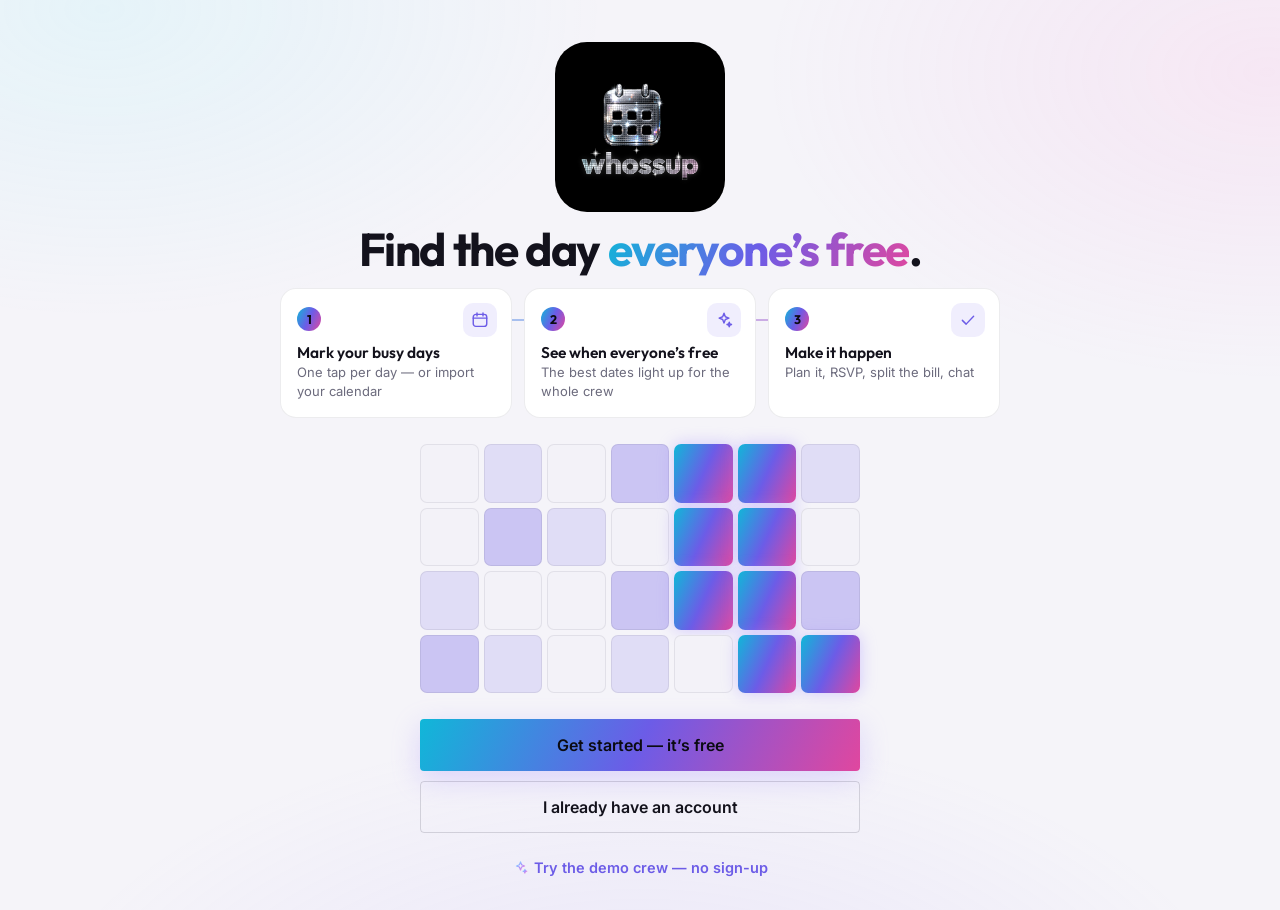
==== commit 995130ea: "Rename app to Whossup: new wordmark logo, OG image, copy, storage keys, URLs Co-Authored-By: Claude " ====
--- a/index.html
+++ b/index.html
@@ -3,10 +3,10 @@
 <head>
 <meta charset="utf-8">
 <meta name="viewport" content="width=device-width, initial-scale=1, viewport-fit=cover">
-<title>CrewCal — find the day everyone’s free</title>
-<meta name="description" content="Your crew marks their busy days. CrewCal shows the dates that work for everyone — then helps you plan the trip, split the bill and chat in one place.">
+<title>Whossup — find the day everyone’s free</title>
+<meta name="description" content="Your crew marks their busy days. Whossup shows the dates that work for everyone — then helps you plan the trip, split the bill and chat in one place.">
 <meta name="theme-color" content="#07070b">
-<meta property="og:title" content="CrewCal — find the day everyone’s free">
+<meta property="og:title" content="Whossup — find the day everyone’s free">
 <meta property="og:description" content="Shared availability, AI trip ideas and bill splitting for your group of friends.">
 <meta property="og:image" content="img/og.png">
 <meta property="og:type" content="website">
@@ -17,20 +17,20 @@
 <meta name="apple-mobile-web-app-capable" content="yes">
 <meta name="mobile-web-app-capable" content="yes">
 <meta name="apple-mobile-web-app-status-bar-style" content="black-translucent">
-<meta name="apple-mobile-web-app-title" content="CrewCal">
+<meta name="apple-mobile-web-app-title" content="Whossup">
 <link rel="preconnect" href="https://fonts.googleapis.com">
 <link rel="preconnect" href="https://fonts.gstatic.com" crossorigin>
 <link href="https://fonts.googleapis.com/css2?family=Inter:wght@400;500;600;700&family=Outfit:wght@400;500;600;700&family=DM+Mono:wght@500&display=swap" rel="stylesheet">
 <link rel="stylesheet" href="css/app.css">
-<script>try{var t=localStorage.getItem('crewcal-theme');if(t&&t!=='auto')document.documentElement.setAttribute('data-theme',t);}catch(e){}</script>
+<script>try{var t=localStorage.getItem('whossup-theme');if(t&&t!=='auto')document.documentElement.setAttribute('data-theme',t);}catch(e){}</script>
 </head>
 <body>
 <svg width="0" height="0" style="position:absolute" aria-hidden="true"><defs>
   <linearGradient id="iris-g" x1="0" y1="0" x2="1" y2="1"><stop offset="0" stop-color="#7ef2ff"/><stop offset=".5" stop-color="#a58fff"/><stop offset="1" stop-color="#ff8bd5"/></linearGradient>
 </defs></svg>
-<div id="app"><div class="boot"><img class="boot-logo" src="img/mark.png" alt="CrewCal" width="88" height="88"></div></div>
+<div id="app"><div class="boot"><img class="boot-logo" src="img/mark.png" alt="Whossup" width="88" height="88"></div></div>
 <div id="sheets"></div>
-<noscript><p style="padding:24px;text-align:center">CrewCal needs JavaScript to run.</p></noscript>
+<noscript><p style="padding:24px;text-align:center">Whossup needs JavaScript to run.</p></noscript>
 <script src="lib/supabase.js"></script>
 <script type="module" src="js/app.js"></script>
 </body>
--- a/css/app.css
+++ b/css/app.css
@@ -1,4 +1,4 @@
-/* CrewCal — design system
+/* Whossup — design system
    Dark-first. Chrome + iridescent accents echo the disco-ball mark. */
 
 :root {
@@ -333,10 +333,44 @@
 @keyframes pop { from { transform: scale(.4); opacity: 0; } }
 .welcome-cta { display: flex; flex-direction: column; gap: 10px; }
 .demo-link { display: inline-flex; align-items: center; gap: 6px; justify-content: center; margin-top: 6px; font-weight: 600; font-size: 14.5px; padding: 8px; }
-.welcome-feats { list-style: none; padding: 0; margin: 28px 0 0; display: grid; gap: 10px; text-align: left; }
-.welcome-feats li { display: flex; gap: 12px; align-items: center; padding: 12px 14px; background: var(--surface); border: 1px solid var(--line); border-radius: var(--r-s); color: var(--text2); font-size: 14px; }
-.welcome-feats .ic { color: var(--accent); }
-.welcome-feats b { color: var(--text); }
+/* How it works: three numbered steps joined by a rail */
+.welcome-steps { list-style: none; padding: 0; margin: 4px auto 26px; display: grid; gap: 10px; text-align: left; position: relative; max-width: 400px; }
+.welcome-steps::before { content: ''; position: absolute; left: 21px; top: 26px; bottom: 26px; width: 2px; background: var(--iris); opacity: .45; border-radius: 1px; }
+.wstep { position: relative; display: flex; align-items: center; gap: 12px; padding: 12px 14px 12px 10px; background: var(--surface); border: 1px solid var(--line); border-radius: 16px; animation: stepin .45s backwards cubic-bezier(.2,.9,.3,1.1); }
+@keyframes stepin { from { opacity: 0; transform: translateY(8px); } }
+.wstep-n { width: 24px; height: 24px; border-radius: 50%; flex-shrink: 0; display: flex; align-items: center; justify-content: center; font: 700 12.5px var(--display); background: var(--iris); color: #0b0b12; box-shadow: 0 0 0 4px var(--bg); position: relative; }
+.wstep-ic { width: 34px; height: 34px; border-radius: 10px; flex-shrink: 0; display: flex; align-items: center; justify-content: center; background: var(--accent-bg); color: var(--accent); }
+.wstep-txt { display: flex; flex-direction: column; min-width: 0; }
+.wstep-txt b { font-family: var(--display); font-size: 15.5px; font-weight: 600; color: var(--text); }
+.wstep-txt span { font-size: 13px; color: var(--muted); }
+@media (min-width: 760px) {
+  .welcome-in { max-width: 720px; }
+  .welcome-steps { max-width: none; grid-template-columns: repeat(3, 1fr); gap: 12px; }
+  .welcome-steps::before { left: 40px; right: 40px; top: 31px; bottom: auto; width: auto; height: 2px; }
+  .wstep { flex-direction: column; align-items: flex-start; padding: 18px 16px 16px; gap: 10px; }
+  .wstep-n { box-shadow: 0 0 0 5px var(--surface); }
+  .wstep-ic { position: absolute; top: 14px; right: 14px; }
+  .welcome-cta, .hero-grid { max-width: 440px; margin-left: auto; margin-right: auto; }
+}
+
+/* Hover: a soft glow so the pointer target is obvious (mouse/trackpad only) */
+@media (hover: hover) and (pointer: fine) {
+  .btn, .chip, .iconbtn, .seg > button, .nav-i, .crew-switch, .best-row, .win, .action, .link-card, .menu-i, .crew-row, .rs, .rsvp-big button, .avail-toggle button, .demo-link {
+    transition: transform .15s, background .15s, box-shadow .2s, border-color .2s, color .15s, filter .2s;
+  }
+  .btn:hover:not(:disabled) { box-shadow: 0 0 0 1px var(--line2), 0 6px 22px color-mix(in srgb, var(--accent) 28%, transparent); transform: translateY(-1px); }
+  .btn.primary:hover:not(:disabled) { box-shadow: 0 0 0 3px var(--accent-bg), 0 8px 26px color-mix(in srgb, var(--accent) 40%, transparent); }
+  .btn.iris:hover:not(:disabled) { filter: brightness(1.07) saturate(1.1); box-shadow: 0 0 0 3px color-mix(in srgb, var(--accent) 22%, transparent), 0 10px 34px rgba(165,143,255,.55), 0 0 44px rgba(126,242,255,.25); }
+  .btn.ghost:hover:not(:disabled) { border-color: var(--accent); background: var(--accent-bg); color: var(--text); box-shadow: 0 0 0 3px var(--accent-bg), 0 6px 22px color-mix(in srgb, var(--accent) 22%, transparent); }
+  .btn.soft:hover:not(:disabled) { box-shadow: 0 0 0 1px color-mix(in srgb, var(--accent) 45%, transparent), 0 6px 20px color-mix(in srgb, var(--accent) 28%, transparent); }
+  .btn.danger:hover:not(:disabled) { box-shadow: 0 0 0 3px var(--no-bg), 0 8px 24px color-mix(in srgb, var(--no) 40%, transparent); }
+  .chip:hover, .iconbtn:hover, .crew-switch:hover { border-color: color-mix(in srgb, var(--accent) 55%, transparent); box-shadow: 0 0 14px color-mix(in srgb, var(--accent) 22%, transparent); }
+  .action:hover, .link-card:hover, .crew-row:hover, .win:hover, .best-row:hover { box-shadow: 0 0 0 1px color-mix(in srgb, var(--accent) 35%, transparent), 0 6px 20px color-mix(in srgb, var(--accent) 16%, transparent); }
+  .rs:hover, .rsvp-big button:hover, .avail-toggle button:hover { border-color: var(--accent); box-shadow: 0 0 12px color-mix(in srgb, var(--accent) 30%, transparent); }
+  .demo-link:hover { filter: drop-shadow(0 0 8px color-mix(in srgb, var(--accent) 60%, transparent)); }
+  .ev-card:hover, .res-card:hover { border-color: color-mix(in srgb, var(--accent) 40%, transparent); box-shadow: 0 8px 28px color-mix(in srgb, var(--accent) 14%, transparent); }
+  .cell:hover:not(.past) { box-shadow: 0 0 0 1.5px color-mix(in srgb, var(--accent) 60%, transparent), 0 0 16px color-mix(in srgb, var(--accent) 25%, transparent); }
+}
 .invite-note { margin-top: 16px; display: flex; gap: 8px; align-items: center; justify-content: center; color: var(--accent); font-weight: 600; font-size: 14px; }
 
 /* ── Calendar ─────────────────────────────────────────────── */
@@ -642,3 +676,13 @@
 @media (prefers-reduced-motion: reduce) {
   *, *::before, *::after { animation-duration: .001ms !important; animation-iteration-count: 1 !important; transition-duration: .001ms !important; }
 }
+
+/* Phones: steps already tell the story, keep the call-to-action above the fold */
+@media (max-width: 759px) {
+  .hero-grid { display: none; }
+  .welcome-logo { width: min(200px, 50vw); }
+  .welcome-steps { gap: 8px; margin-bottom: 22px; }
+  .wstep { padding: 10px 12px 10px 9px; gap: 10px; }
+  .wstep-ic { display: none; }
+  .welcome-steps::before { left: 20px; }
+}
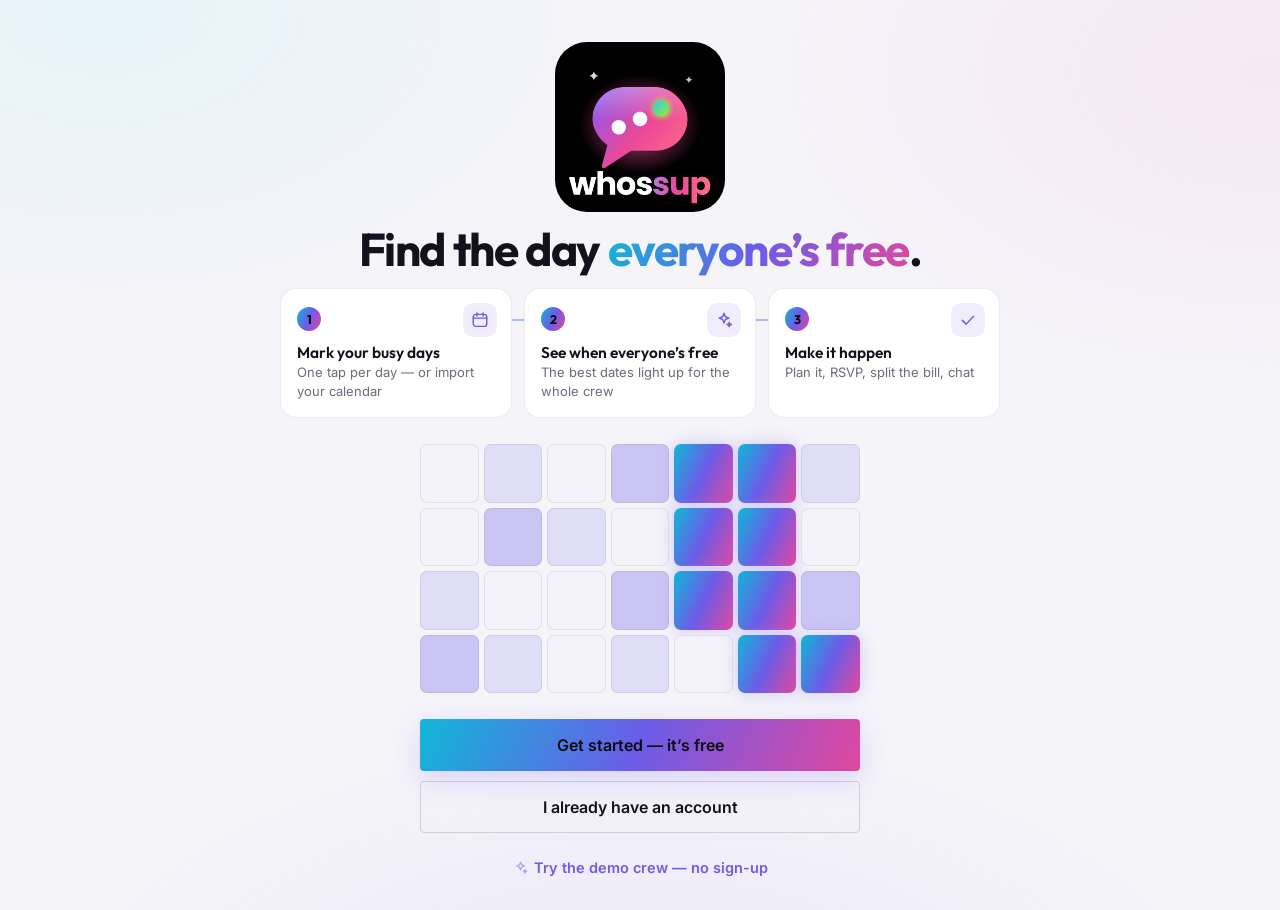
==== commit 80cc4b14: "New Whossup logo: chat-bubble mark, icons, favicons, welcome logo, OG image - scripts/brand.py gener" ====
--- a/index.html
+++ b/index.html
@@ -6,14 +6,17 @@
 <title>Whossup — find the day everyone’s free</title>
 <meta name="description" content="Your crew marks their busy days. Whossup shows the dates that work for everyone — then helps you plan the trip, split the bill and chat in one place.">
 <meta name="theme-color" content="#07070b">
+<meta property="og:site_name" content="Whossup">
 <meta property="og:title" content="Whossup — find the day everyone’s free">
 <meta property="og:description" content="Shared availability, AI trip ideas and bill splitting for your group of friends.">
 <meta property="og:image" content="img/og.png">
 <meta property="og:type" content="website">
 <meta name="twitter:card" content="summary_large_image">
 <link rel="manifest" href="manifest.json">
+<link rel="icon" type="image/png" sizes="32x32" href="img/favicon-32.png">
+<link rel="icon" type="image/png" sizes="48x48" href="img/favicon-48.png">
 <link rel="icon" type="image/png" sizes="192x192" href="img/icon-192.png">
-<link rel="apple-touch-icon" href="img/icon-192.png">
+<link rel="apple-touch-icon" sizes="180x180" href="img/apple-touch-icon.png">
 <meta name="apple-mobile-web-app-capable" content="yes">
 <meta name="mobile-web-app-capable" content="yes">
 <meta name="apple-mobile-web-app-status-bar-style" content="black-translucent">
--- a/css/app.css
+++ b/css/app.css
@@ -200,7 +200,8 @@
   .rail { display: flex; flex-direction: column; width: 248px; flex-shrink: 0; padding: 18px 14px; border-right: 1px solid var(--line); background: var(--bg2); gap: 14px; }
   .rail-logo { display: flex; align-items: center; gap: 10px; padding: 0 6px 6px; }
   .rail-logo img { border-radius: 10px; }
-  .wordmark { font-family: var(--display); font-weight: 600; font-size: 22px; letter-spacing: -.02em; background: var(--chrome); -webkit-background-clip: text; background-clip: text; color: transparent; }
+  .wordmark { font-family: var(--display); font-weight: 700; font-size: 22px; letter-spacing: -.02em; color: var(--text); }
+  .wm-sup { background: linear-gradient(90deg, #a78bfa, #ec4899 55%, #fb7185); -webkit-background-clip: text; background-clip: text; color: transparent; }
   .rail-crew { max-width: none; width: 100%; justify-content: flex-start; }
   .rail-crew .crew-n { flex: 1; text-align: left; }
   .rail-nav { display: flex; flex-direction: column; gap: 2px; }
@@ -320,7 +321,7 @@
 
 .welcome { align-items: flex-start; }
 .welcome-in { position: relative; width: 100%; max-width: 460px; margin: 0 auto; text-align: center; padding-top: 2vh; }
-.welcome-logo { width: min(240px, 58vw); height: auto; display: block; margin: -10px auto -18px; mix-blend-mode: screen; }
+.welcome-logo { width: min(220px, 54vw); height: auto; display: block; margin: -14px auto 6px; mix-blend-mode: screen; }
 :root[data-theme="light"] .welcome-logo { mix-blend-mode: normal; border-radius: 32px; width: min(170px, 44vw); margin: 0 auto 14px; }
 @media (prefers-color-scheme: light) { :root:not([data-theme="dark"]) .welcome-logo { mix-blend-mode: normal; border-radius: 32px; width: min(170px, 44vw); margin: 0 auto 14px; } }
 .welcome-h { font-size: clamp(32px, 8.4vw, 46px); line-height: 1.04; letter-spacing: -.03em; margin-bottom: 14px; font-weight: 700; }
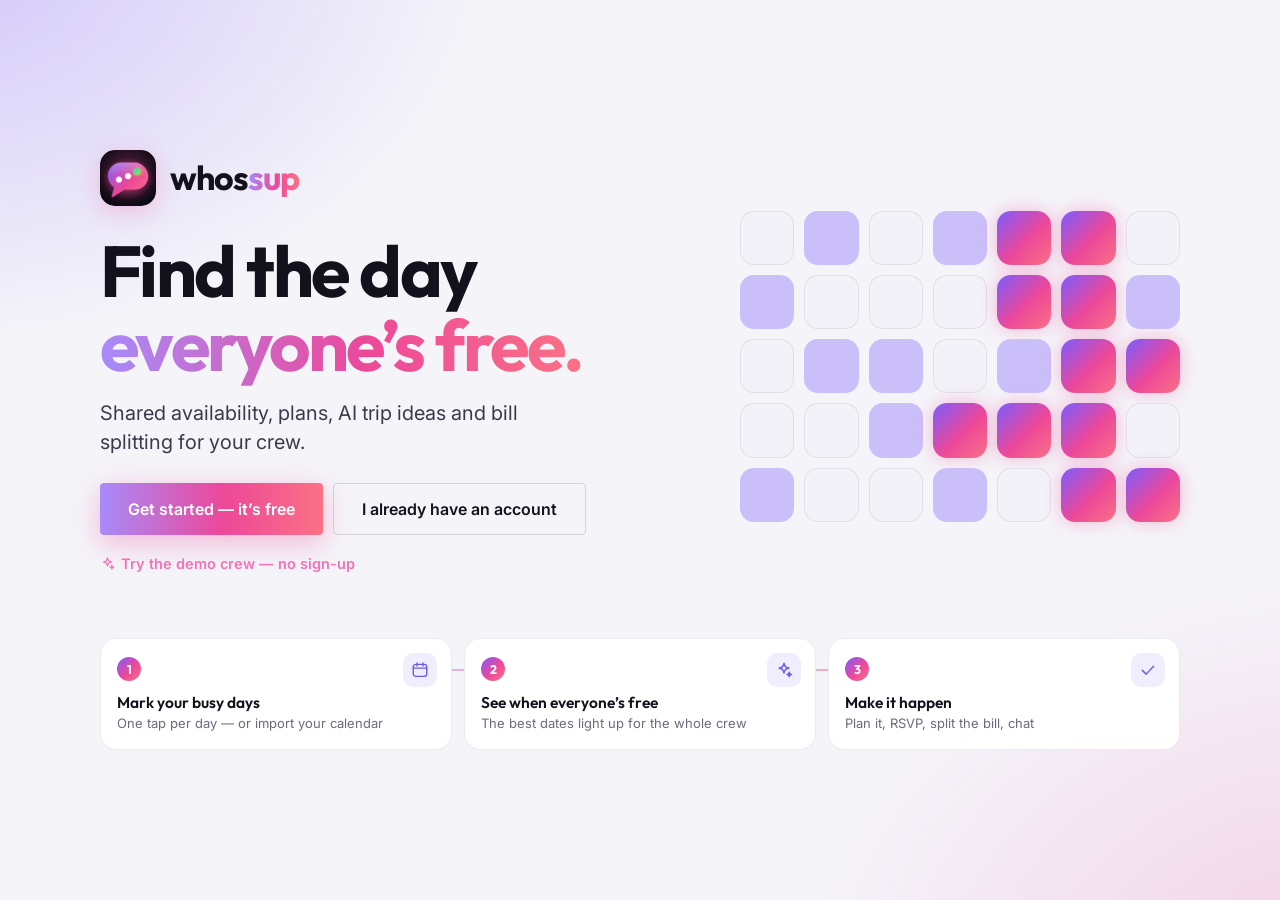
==== commit cee56101: "Serve the site on whossup.app CNAME for GitHub Pages; absolute og:image/og:url and canonical link.  " ====
--- a/index.html
+++ b/index.html
@@ -9,7 +9,9 @@
 <meta property="og:site_name" content="Whossup">
 <meta property="og:title" content="Whossup — find the day everyone’s free">
 <meta property="og:description" content="Shared availability, AI trip ideas and bill splitting for your group of friends.">
-<meta property="og:image" content="img/og.png">
+<meta property="og:image" content="https://whossup.app/img/og.png">
+<meta property="og:url" content="https://whossup.app/">
+<link rel="canonical" href="https://whossup.app/">
 <meta property="og:type" content="website">
 <meta name="twitter:card" content="summary_large_image">
 <link rel="manifest" href="manifest.json">
--- a/css/app.css
+++ b/css/app.css
@@ -12,6 +12,8 @@
   --warn: #ffc56b; --warn-bg: rgba(255,197,107,.13);
   --iris: linear-gradient(115deg, #7ef2ff 0%, #a58fff 48%, #ff8bd5 100%);
   --iris-soft: linear-gradient(115deg, rgba(126,242,255,.16), rgba(165,143,255,.16) 50%, rgba(255,139,213,.16));
+  --disco: linear-gradient(90deg, #a78bfa 0%, #ec4899 55%, #fb7185 100%);
+  --disco-diag: linear-gradient(135deg, #7c5cff 0%, #ec4899 55%, #fb7185 100%);
   --chrome: linear-gradient(180deg, #ffffff 0%, #d4d6de 42%, #8d909b 58%, #eceef3 100%);
   --shadow: 0 12px 40px rgba(0,0,0,.5), 0 2px 8px rgba(0,0,0,.35);
   --shadow-s: 0 1px 2px rgba(0,0,0,.4);
@@ -319,39 +321,50 @@
 .sent { text-align: center; display: flex; flex-direction: column; gap: 12px; align-items: center; }
 .sent-ic { width: 64px; height: 64px; border-radius: 20px; background: var(--iris-soft); color: var(--accent); display: flex; align-items: center; justify-content: center; }
 
-.welcome { align-items: flex-start; }
-.welcome-in { position: relative; width: 100%; max-width: 460px; margin: 0 auto; text-align: center; padding-top: 2vh; }
-.welcome-logo { width: min(220px, 54vw); height: auto; display: block; margin: -14px auto 6px; mix-blend-mode: screen; }
-:root[data-theme="light"] .welcome-logo { mix-blend-mode: normal; border-radius: 32px; width: min(170px, 44vw); margin: 0 auto 14px; }
-@media (prefers-color-scheme: light) { :root:not([data-theme="dark"]) .welcome-logo { mix-blend-mode: normal; border-radius: 32px; width: min(170px, 44vw); margin: 0 auto 14px; } }
-.welcome-h { font-size: clamp(32px, 8.4vw, 46px); line-height: 1.04; letter-spacing: -.03em; margin-bottom: 14px; font-weight: 700; }
-.welcome-p { color: var(--text2); font-size: 16px; max-width: 400px; margin: 0 auto 22px; }
-.hero-grid { display: grid; grid-template-columns: repeat(7, 1fr); gap: 5px; max-width: 290px; margin: 0 auto 26px; }
-.hg { aspect-ratio: 1; border-radius: 7px; background: var(--surface2); border: 1px solid var(--line); animation: pop .5s backwards cubic-bezier(.2,.9,.3,1.3); }
+.welcome { align-items: center; }
+.welcome .onb-glow { background:
+  radial-gradient(45% 45% at 10% 10%, rgba(124,92,255,.30), transparent 70%),
+  radial-gradient(45% 50% at 90% 95%, rgba(236,72,153,.22), transparent 70%); }
+.welcome-in { position: relative; width: 100%; max-width: 1080px; margin: 0 auto; }
+.welcome-hero { display: grid; gap: 28px; align-items: center; }
+.welcome-copy { min-width: 0; }
+.brand-row { display: flex; align-items: center; gap: 14px; margin-bottom: 28px; }
+.brand-mark { width: 56px; height: 56px; border-radius: 15px; box-shadow: 0 6px 24px rgba(236,72,153,.25); }
+.brand-name { font: 700 34px/1 var(--display); letter-spacing: -.03em; color: var(--text); }
+.wm-sup, .disco-text { background: var(--disco); -webkit-background-clip: text; background-clip: text; color: transparent; }
+.welcome-h { font-size: clamp(40px, 10.5vw, 72px); line-height: 1.02; letter-spacing: -.035em; margin-bottom: 18px; font-weight: 700; }
+.welcome-p { color: var(--text2); font-size: clamp(16px, 4.2vw, 20px); line-height: 1.45; max-width: 460px; margin: 0 0 26px; }
+.btn.disco { background: var(--disco); color: #fff; border: 0; box-shadow: 0 8px 28px rgba(236,72,153,.35); }
+.hero-grid { display: grid; grid-template-columns: repeat(7, 1fr); gap: 8px; width: 100%; max-width: 330px; }
+.hg { aspect-ratio: 1; border-radius: 10px; background: var(--surface2); border: 1px solid var(--line); animation: pop .5s backwards cubic-bezier(.2,.9,.3,1.3); }
 .hg.some { background: color-mix(in srgb, var(--accent) 14%, var(--surface2)); }
-.hg.most { background: color-mix(in srgb, var(--accent) 30%, var(--surface2)); }
-.hg.all { background: var(--iris); border: 0; box-shadow: 0 0 16px rgba(165,143,255,.45); }
+.hg.most { background: color-mix(in srgb, #7c5cff 34%, var(--surface2)); border-color: transparent; }
+.hg.all { background: var(--disco-diag); border: 0; box-shadow: 0 0 18px rgba(236,72,153,.35); }
 @keyframes pop { from { transform: scale(.4); opacity: 0; } }
-.welcome-cta { display: flex; flex-direction: column; gap: 10px; }
-.demo-link { display: inline-flex; align-items: center; gap: 6px; justify-content: center; margin-top: 6px; font-weight: 600; font-size: 14.5px; padding: 8px; }
+.welcome-cta { display: flex; flex-direction: column; gap: 10px; max-width: 440px; }
+.demo-link { display: inline-flex; align-items: center; gap: 6px; margin-top: 10px; font-weight: 600; font-size: 14.5px; padding: 8px 0; color: #f472b6; }
 /* How it works: three numbered steps joined by a rail */
-.welcome-steps { list-style: none; padding: 0; margin: 4px auto 26px; display: grid; gap: 10px; text-align: left; position: relative; max-width: 400px; }
-.welcome-steps::before { content: ''; position: absolute; left: 21px; top: 26px; bottom: 26px; width: 2px; background: var(--iris); opacity: .45; border-radius: 1px; }
+.welcome-steps { list-style: none; padding: 0; margin: 36px 0 0; display: grid; gap: 10px; text-align: left; position: relative; max-width: 400px; }
+.welcome-steps::before { content: ''; position: absolute; left: 21px; top: 26px; bottom: 26px; width: 2px; background: var(--disco); opacity: .45; border-radius: 1px; }
 .wstep { position: relative; display: flex; align-items: center; gap: 12px; padding: 12px 14px 12px 10px; background: var(--surface); border: 1px solid var(--line); border-radius: 16px; animation: stepin .45s backwards cubic-bezier(.2,.9,.3,1.1); }
 @keyframes stepin { from { opacity: 0; transform: translateY(8px); } }
-.wstep-n { width: 24px; height: 24px; border-radius: 50%; flex-shrink: 0; display: flex; align-items: center; justify-content: center; font: 700 12.5px var(--display); background: var(--iris); color: #0b0b12; box-shadow: 0 0 0 4px var(--bg); position: relative; }
+.wstep-n { width: 24px; height: 24px; border-radius: 50%; flex-shrink: 0; display: flex; align-items: center; justify-content: center; font: 700 12.5px var(--display); background: var(--disco-diag); color: #fff; box-shadow: 0 0 0 4px var(--bg); position: relative; }
 .wstep-ic { width: 34px; height: 34px; border-radius: 10px; flex-shrink: 0; display: flex; align-items: center; justify-content: center; background: var(--accent-bg); color: var(--accent); }
 .wstep-txt { display: flex; flex-direction: column; min-width: 0; }
 .wstep-txt b { font-family: var(--display); font-size: 15.5px; font-weight: 600; color: var(--text); }
 .wstep-txt span { font-size: 13px; color: var(--muted); }
 @media (min-width: 760px) {
-  .welcome-in { max-width: 720px; }
-  .welcome-steps { max-width: none; grid-template-columns: repeat(3, 1fr); gap: 12px; }
+  .onb.welcome { padding: 48px 56px; }
+  .welcome-hero { grid-template-columns: minmax(0, 1.25fr) minmax(0, 1fr); gap: 56px; }
+  .welcome-cta { flex-direction: row; max-width: none; }
+  .welcome-cta .btn { flex: none; width: auto; height: auto; padding-left: 28px; padding-right: 28px; }
+  .hero-grid { max-width: 440px; gap: 10px; justify-self: end; }
+  .hg { border-radius: 14px; }
+  .welcome-steps { max-width: none; grid-template-columns: repeat(3, 1fr); gap: 12px; margin-top: 56px; }
   .welcome-steps::before { left: 40px; right: 40px; top: 31px; bottom: auto; width: auto; height: 2px; }
   .wstep { flex-direction: column; align-items: flex-start; padding: 18px 16px 16px; gap: 10px; }
   .wstep-n { box-shadow: 0 0 0 5px var(--surface); }
   .wstep-ic { position: absolute; top: 14px; right: 14px; }
-  .welcome-cta, .hero-grid { max-width: 440px; margin-left: auto; margin-right: auto; }
 }
 
 /* Hover: a soft glow so the pointer target is obvious (mouse/trackpad only) */
@@ -401,6 +414,8 @@
 .cell.past { opacity: .42; }
 .cell.past.out { opacity: .2; }
 .cell.most { background: color-mix(in srgb, var(--accent) 12%, var(--surface2)); }
+.cell.flash { animation: cellflash .35s cubic-bezier(.2,.9,.3,1.4); }
+@keyframes cellflash { 40% { transform: scale(.9); } }
 .cell.all { background: linear-gradient(var(--surface2), var(--surface2)) padding-box, var(--iris) border-box; box-shadow: 0 0 18px -6px rgba(165,143,255,.6); }
 .cell.all::before { content: ''; position: absolute; inset: 0; background: var(--iris-soft); pointer-events: none; }
 .cell.mine { background: repeating-linear-gradient(135deg, var(--no-bg) 0 5px, transparent 5px 10px), var(--surface2); border-color: color-mix(in srgb, var(--no) 40%, transparent); box-shadow: none; }
@@ -680,8 +695,12 @@
 
 /* Phones: steps already tell the story, keep the call-to-action above the fold */
 @media (max-width: 759px) {
-  .hero-grid { display: none; }
-  .welcome-logo { width: min(200px, 50vw); }
+  .brand-row { margin-bottom: 22px; }
+  .brand-mark { width: 46px; height: 46px; border-radius: 13px; }
+  .brand-name { font-size: 28px; }
+  .welcome-cta .btn { width: 100%; height: auto; }
+  .hero-grid { max-width: none; gap: 6px; margin-top: 4px; }
+  .hg { border-radius: 8px; }
   .welcome-steps { gap: 8px; margin-bottom: 22px; }
   .wstep { padding: 10px 12px 10px 9px; gap: 10px; }
   .wstep-ic { display: none; }
